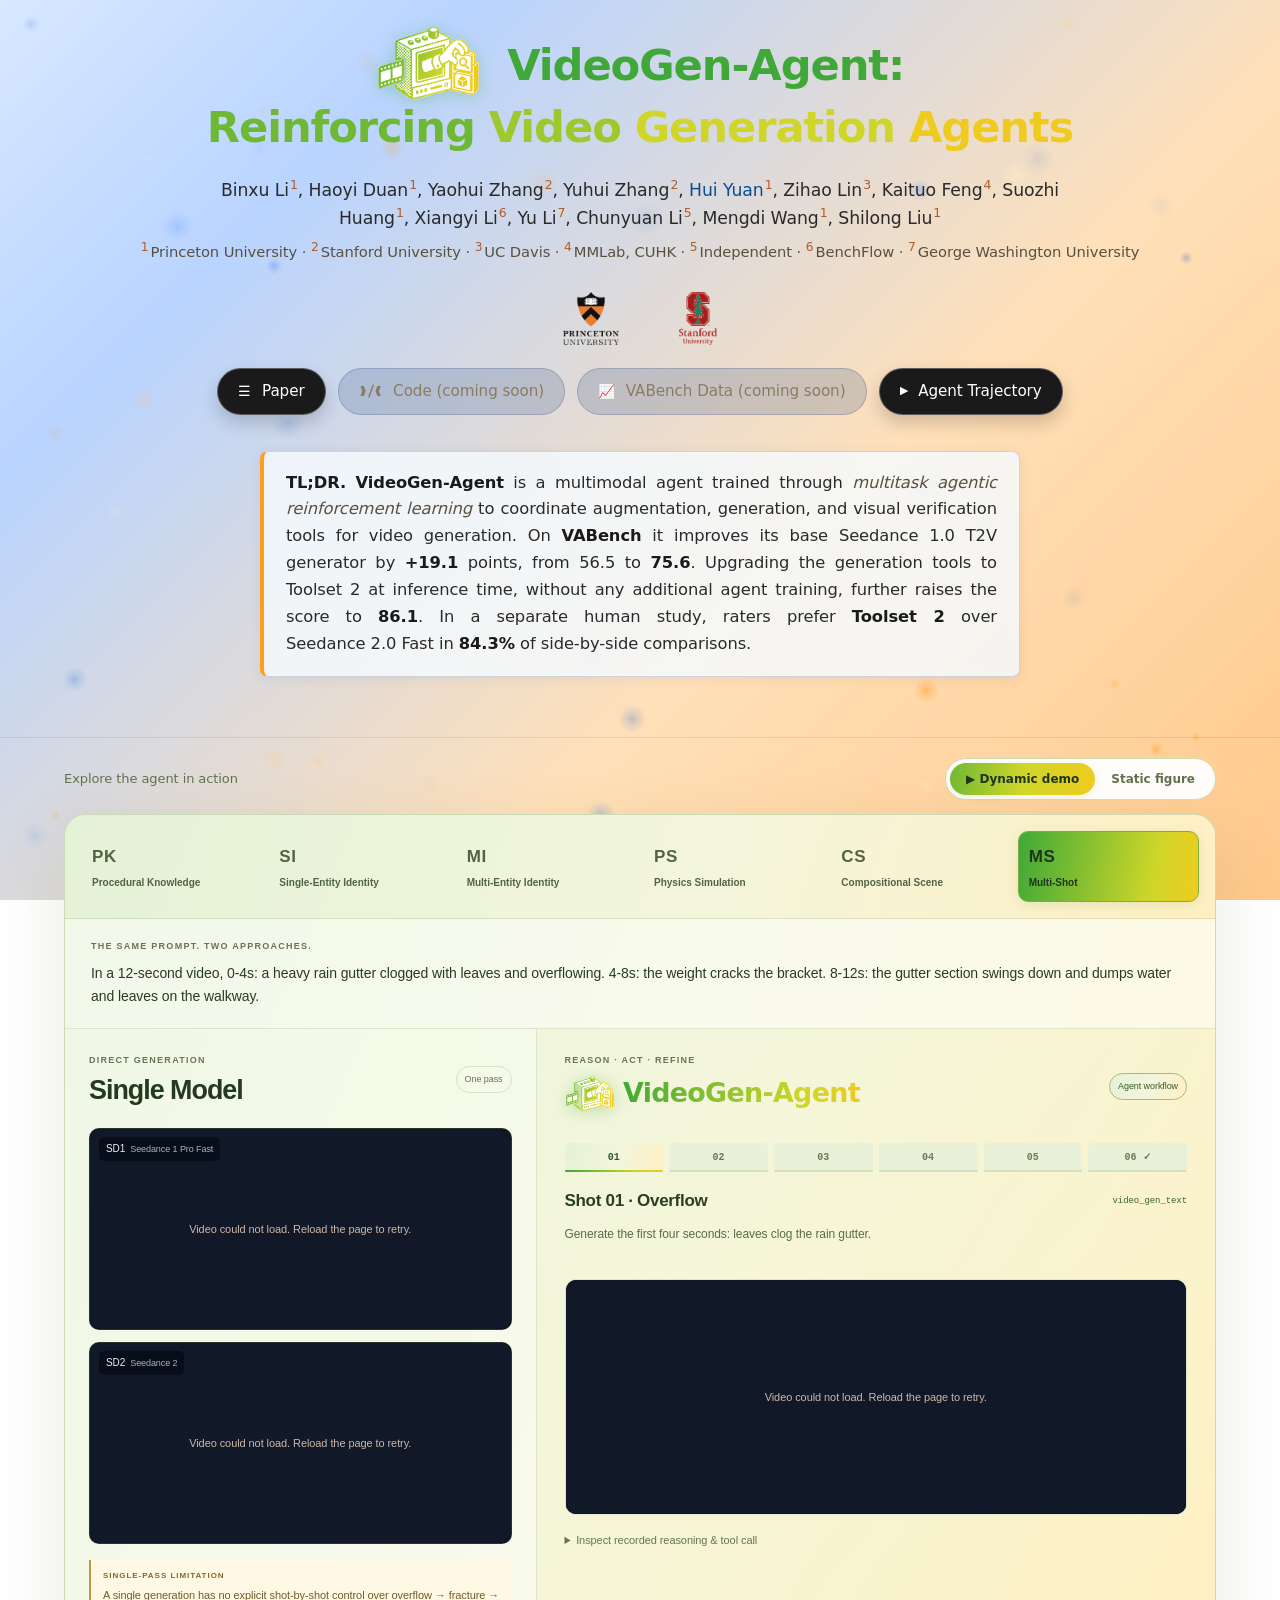
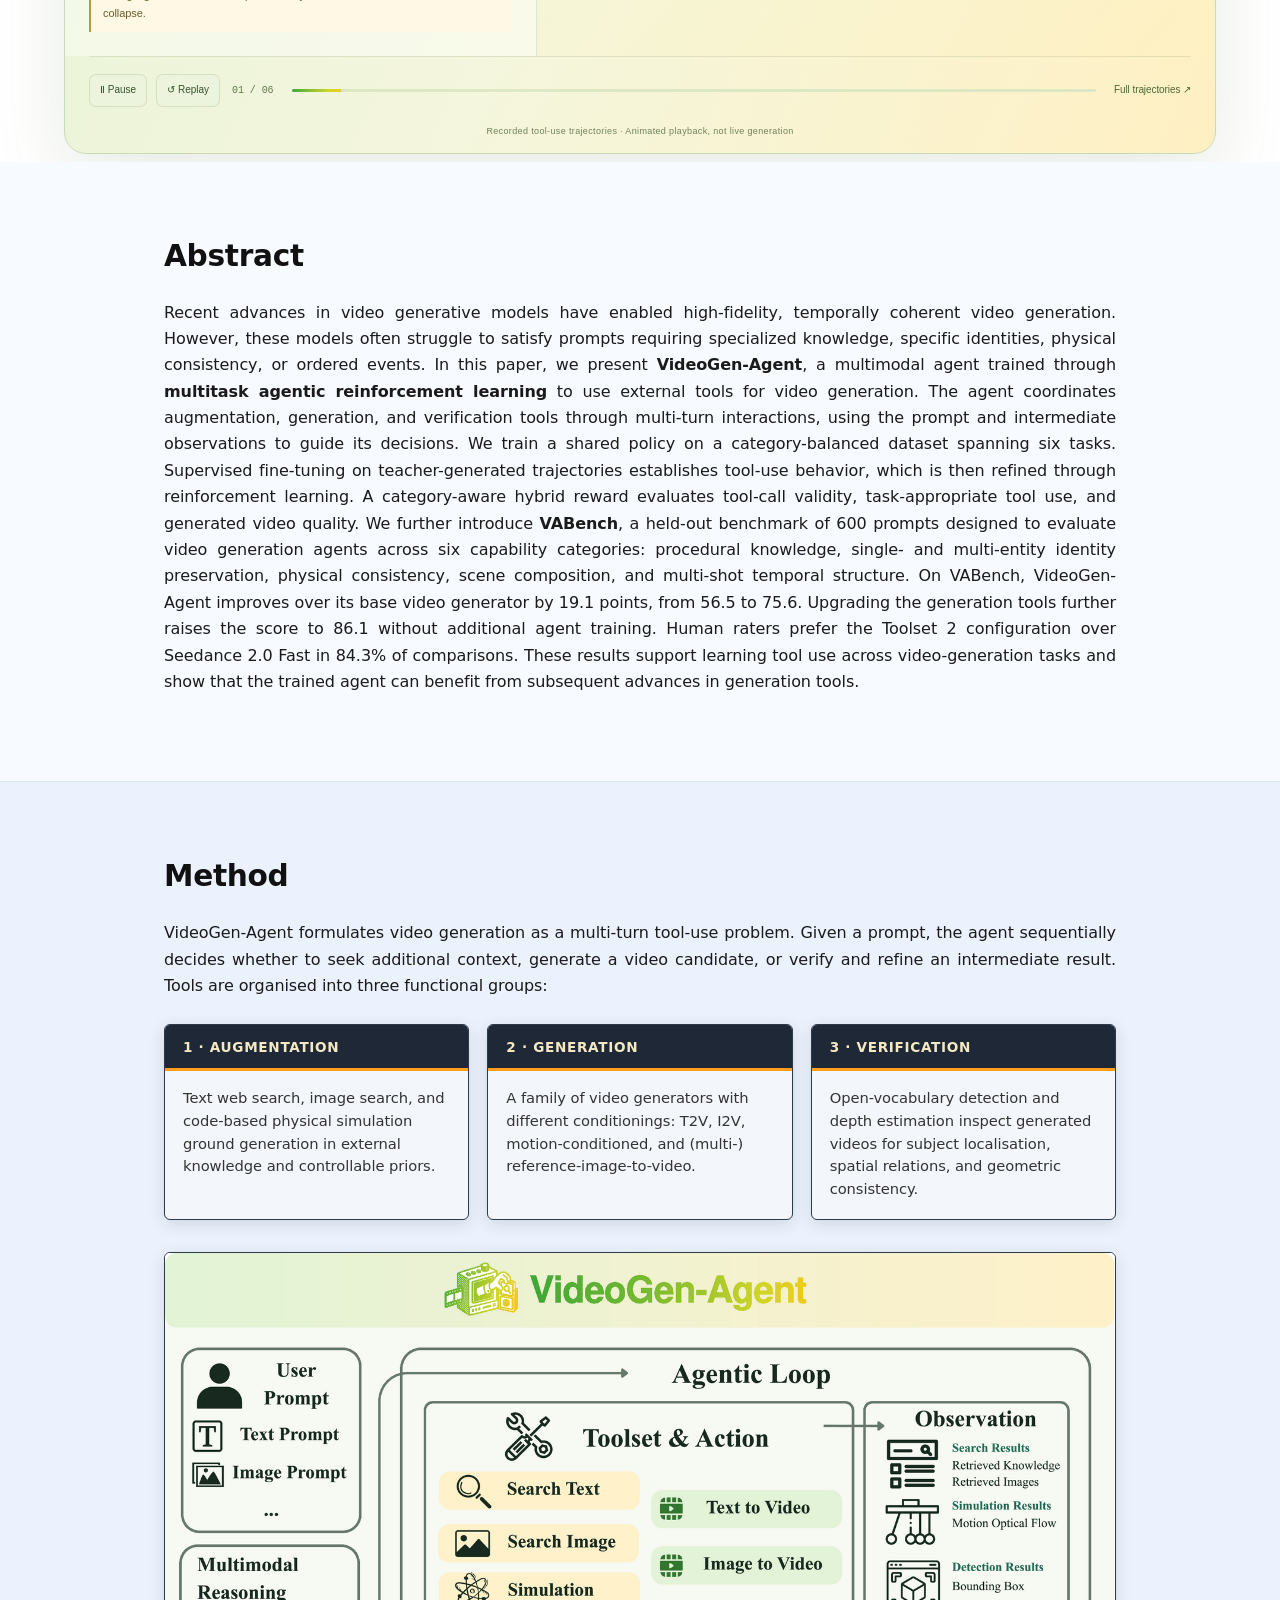
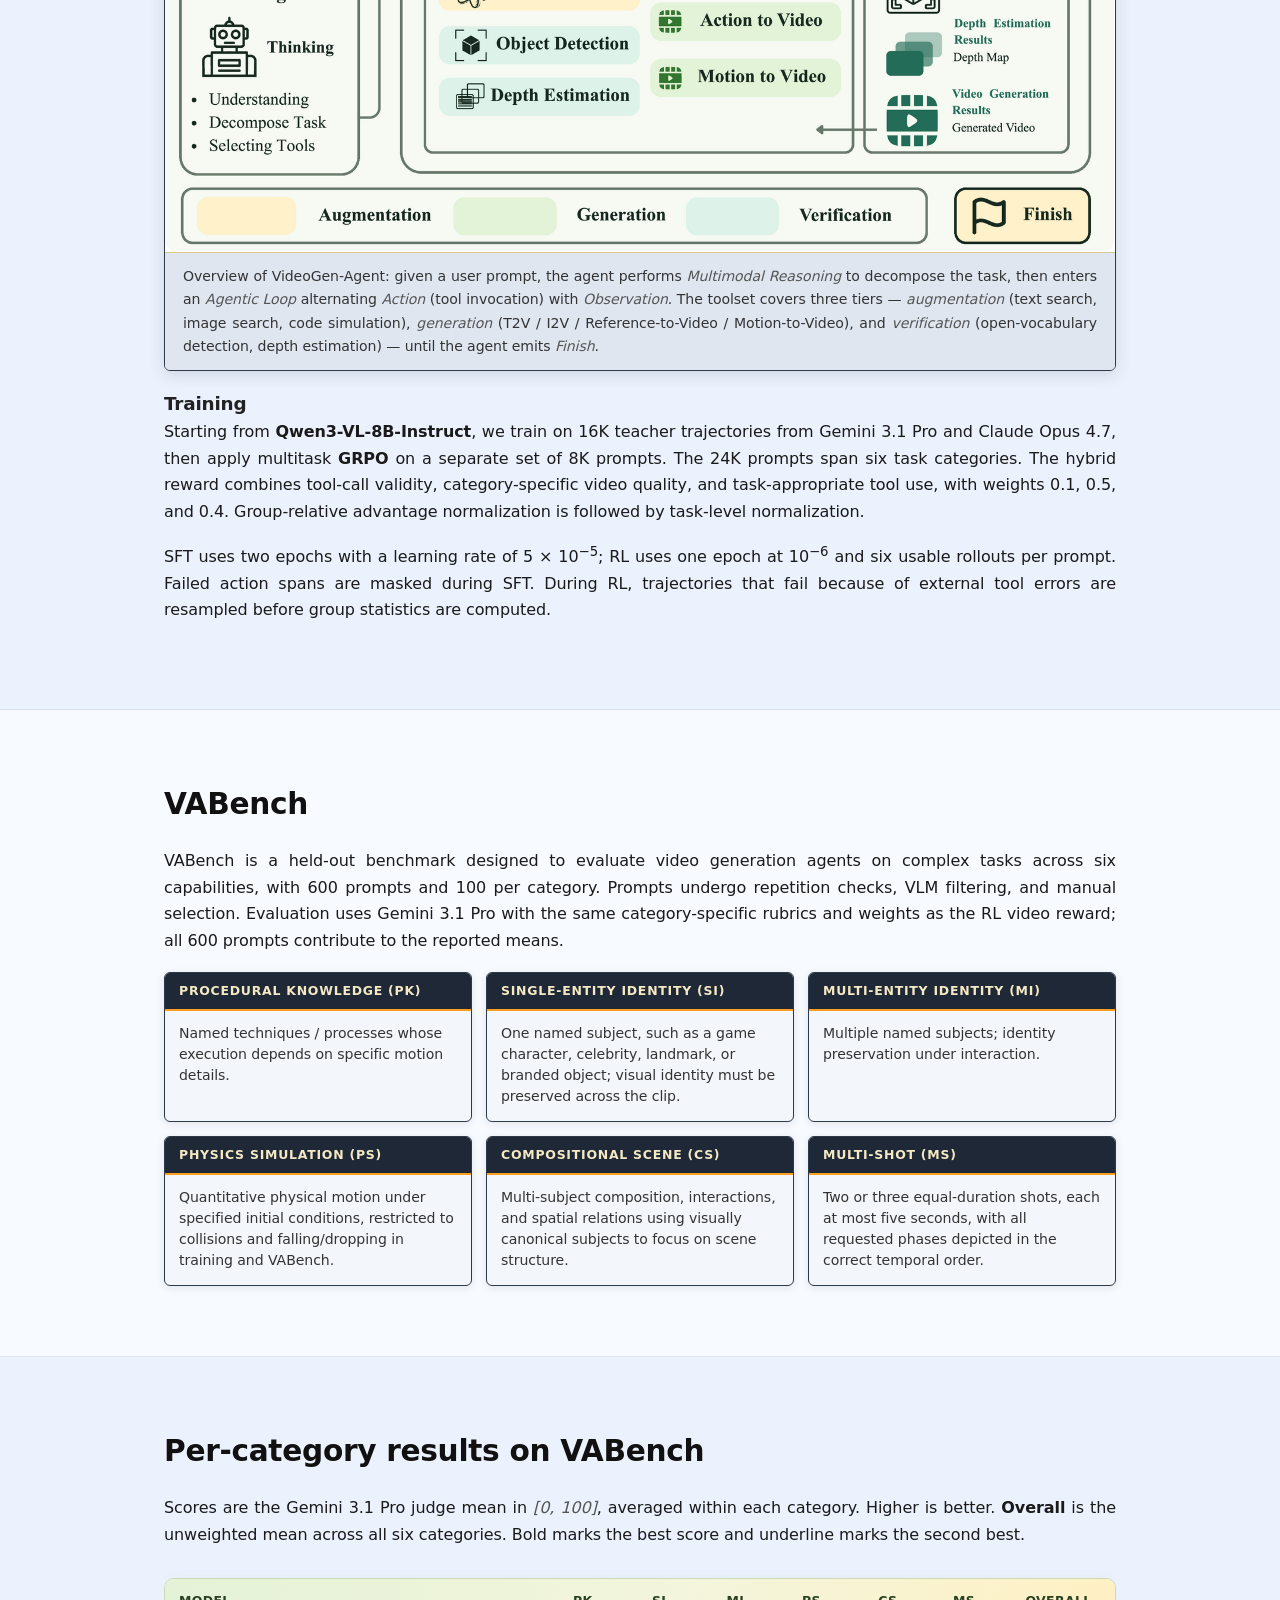
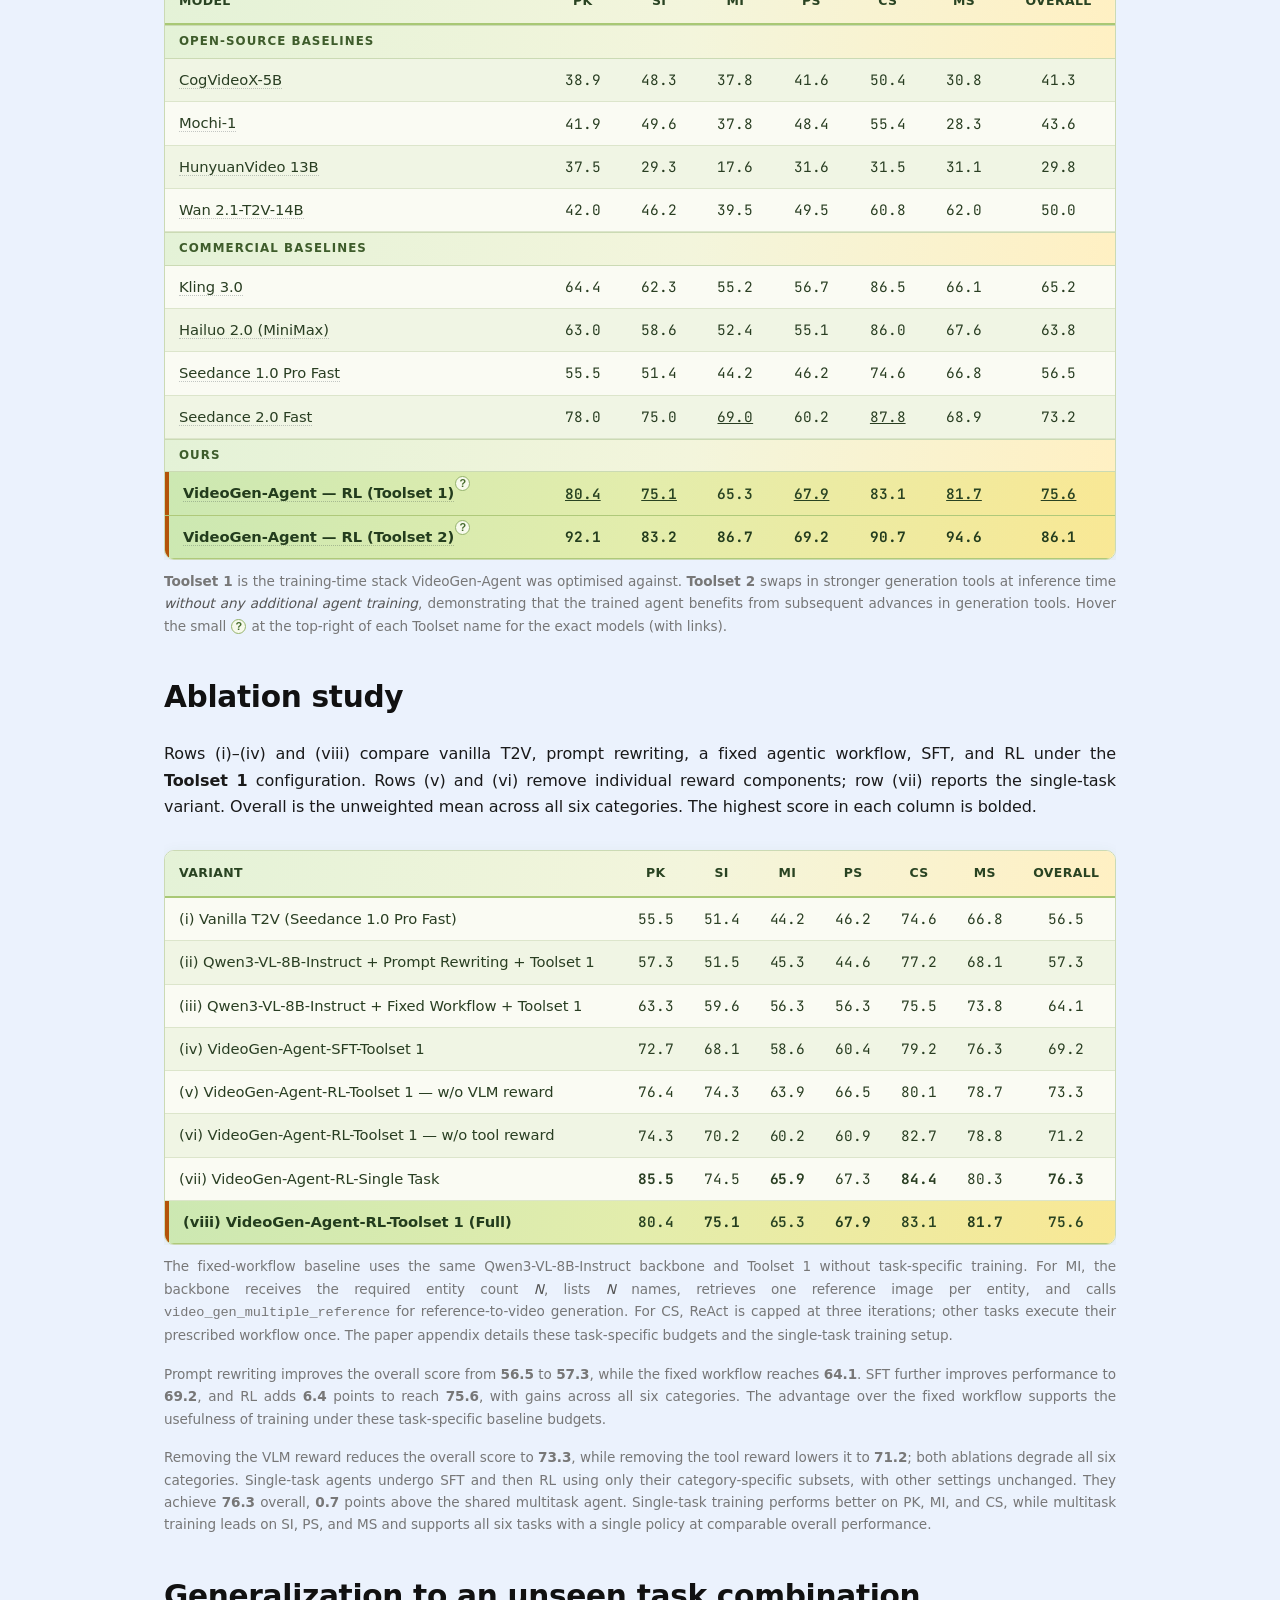
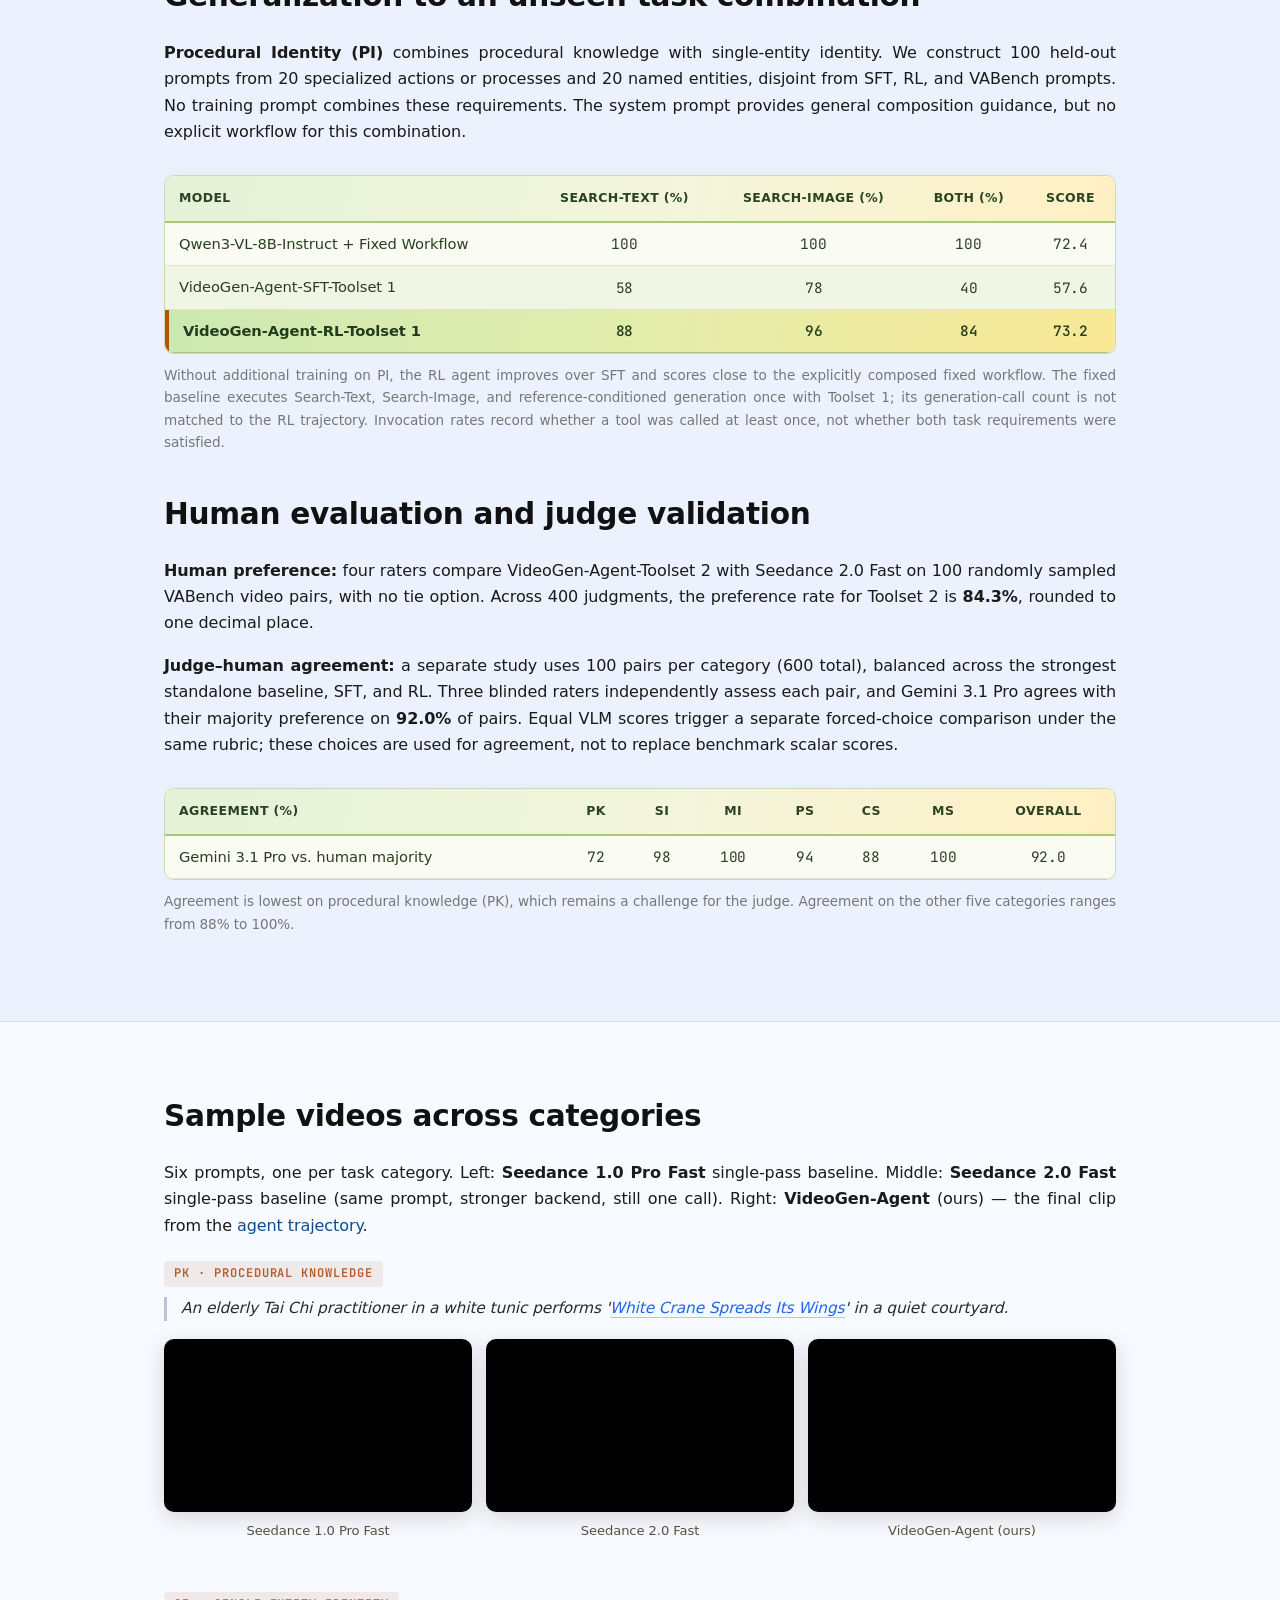
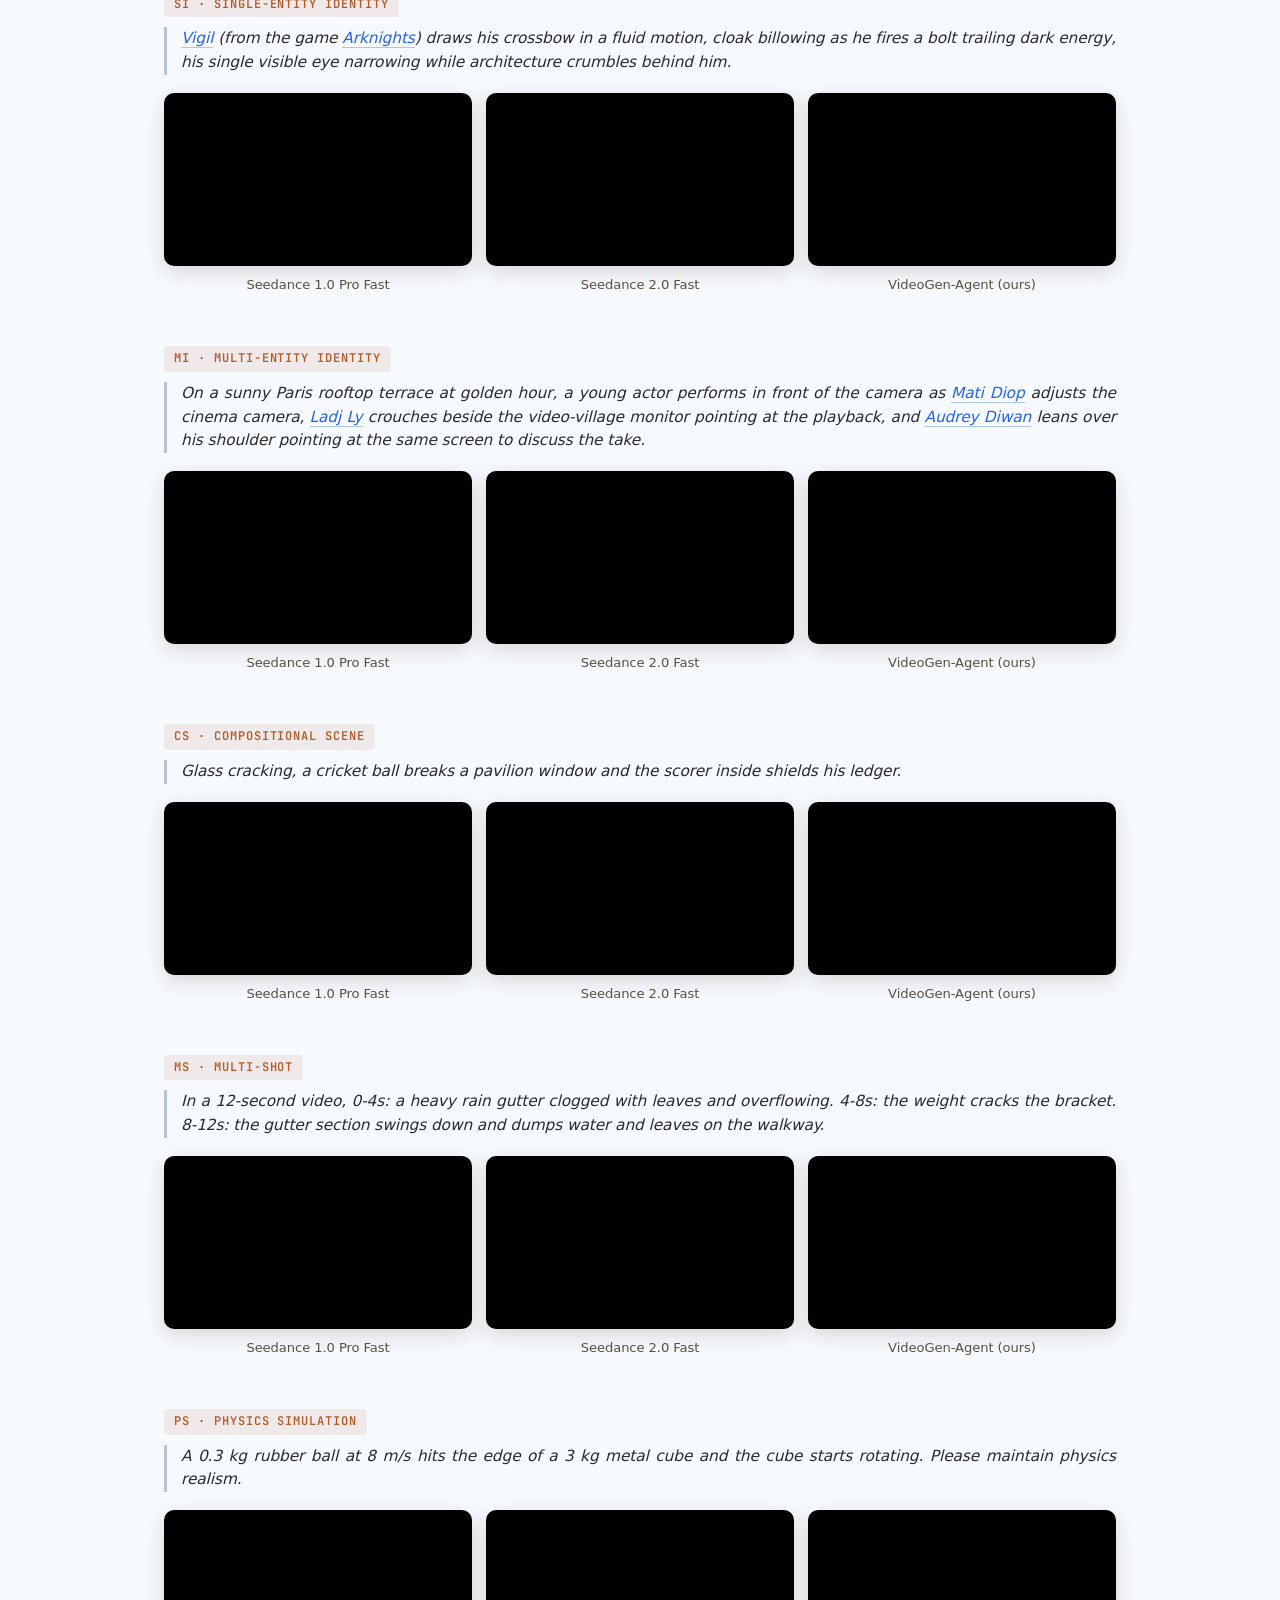
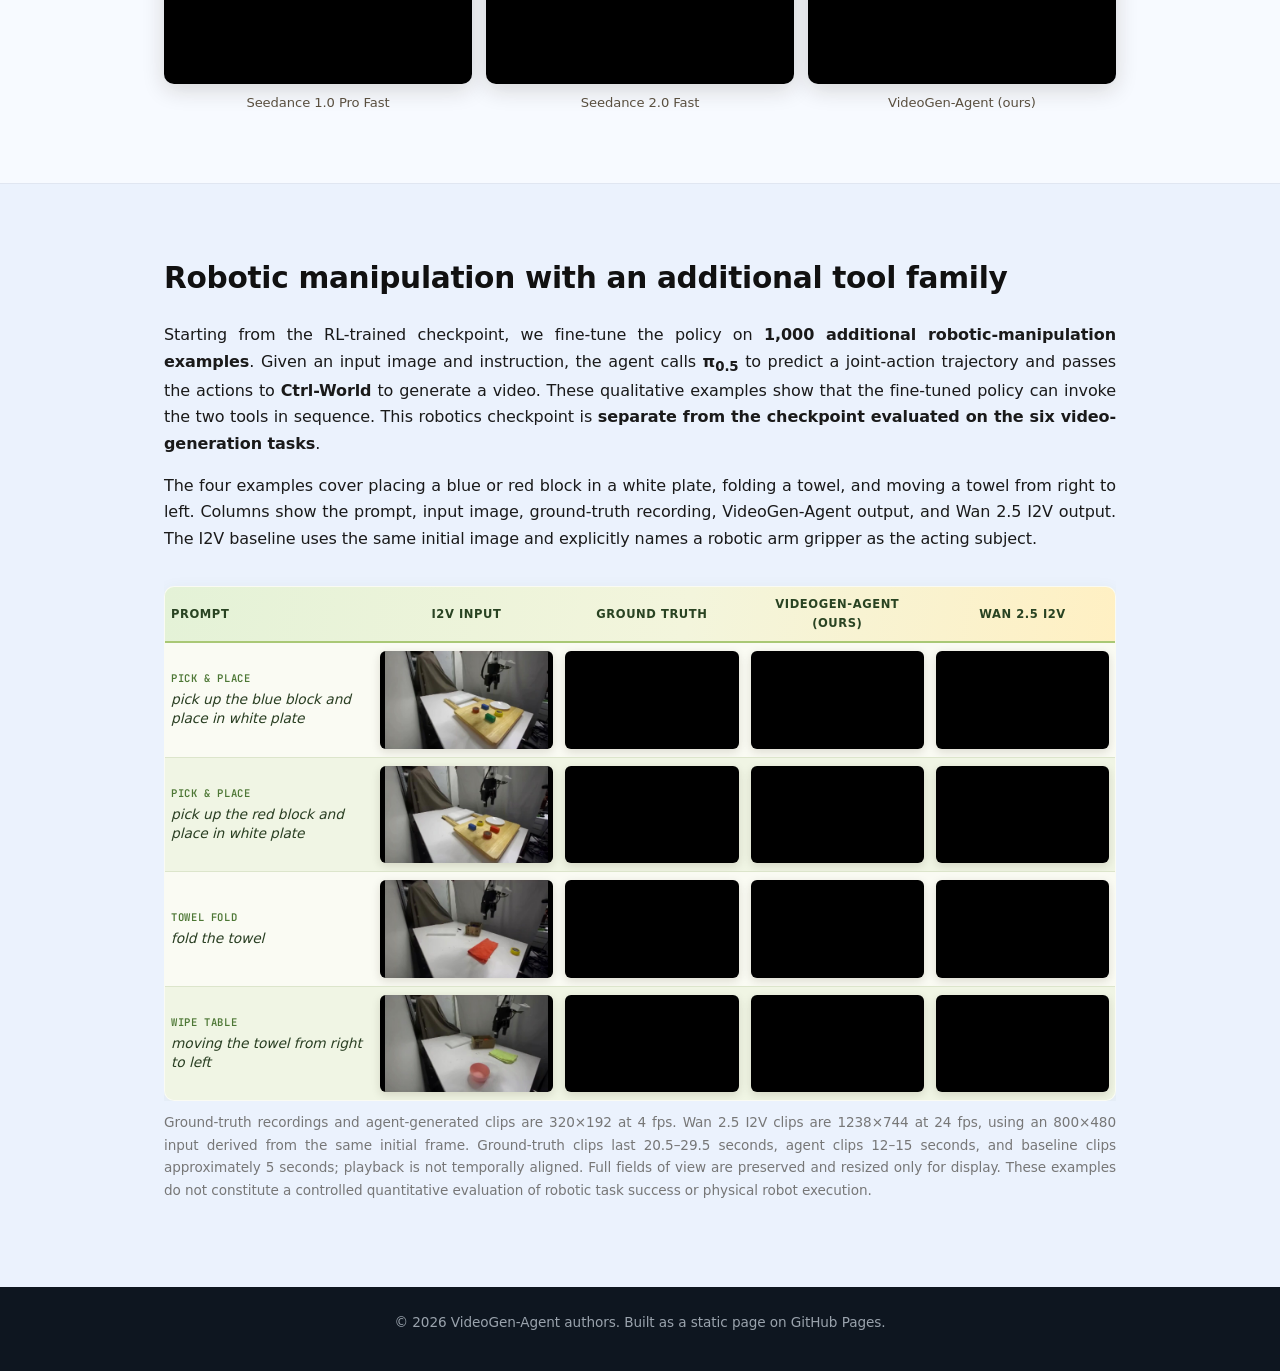
==== index.html @ 7acc80dd "Correct Toolset 2 human preference description" ====
<!DOCTYPE html>
<html lang="en">
<head>
<meta charset="UTF-8" />
<meta name="viewport" content="width=device-width, initial-scale=1" />
<title>VideoGen-Agent: Reinforcing Video Generation Agents</title>
<meta name="description" content="VideoGen-Agent: an agentic reinforcement-learning framework for video generation that performs multi-step reasoning and tool use to ground every aspect of synthesis." />
<link rel="preconnect" href="https://api.fontshare.com" />
<link rel="preconnect" href="https://fonts.googleapis.com" />
<link rel="preconnect" href="https://fonts.gstatic.com" crossorigin />
<link href="https://api.fontshare.com/v2/css?f[]=satoshi@300,400,500,700,900&display=swap" rel="stylesheet" />
<link href="https://fonts.googleapis.com/css2?family=JetBrains+Mono:wght@400;500&display=swap" rel="stylesheet" />
<link rel="stylesheet" href="css/style.css?v=green-yellow-tables-v1" />
<link rel="icon" type="image/svg+xml" href="images/logo.svg" />
<link rel="icon" type="image/png" sizes="32x32"  href="images/favicon-32.png" />
<link rel="icon" type="image/png" sizes="16x16"  href="images/favicon-16.png" />
<link rel="apple-touch-icon" sizes="180x180"     href="apple-touch-icon.png" />
<link rel="shortcut icon" href="favicon.ico" />
<link rel="stylesheet" href="css/trajectory-demo.css?v=green-yellow-v2">
<script src="js/demo-data.js" defer></script>
<script src="js/trajectory-demo.js?v=green-yellow-v2" defer></script>
</head>
<body>
<canvas id="bg-particles" aria-hidden="true"></canvas>

<header class="hero">
  <div class="container">
    <h1 class="title">
      <img class="brand-mark" src="images/logo.svg" alt="VideoGen-Agent logo" />
      <span class="title-w1">VideoGen-Agent:</span><br />
      <span class="title-w2">Reinforcing</span>
      <span class="title-w3">Video</span>
      <span class="title-w4">Generation</span>
      <span class="title-w5">Agents</span>
    </h1>
    <p class="authors">
      Binxu Li<sup>1</sup>, Haoyi Duan<sup>1</sup>, Yaohui Zhang<sup>2</sup>,
      Yuhui Zhang<sup>2</sup>, <a href="https://hhhhuiyuan.github.io/" target="_blank" rel="noopener">Hui Yuan</a><sup>1</sup>,
      Zihao Lin<sup>3</sup>, Kaituo Feng<sup>4</sup>, Suozhi Huang<sup>1</sup>,
      Xiangyi Li<sup>6</sup>, Yu Li<sup>7</sup>, Chunyuan Li<sup>5</sup>,
      Mengdi Wang<sup>1</sup>, Shilong Liu<sup>1</sup>
    </p>
    <p class="affiliations">
      <sup>1</sup>Princeton University&nbsp;&middot;
      <sup>2</sup>Stanford University&nbsp;&middot;
      <sup>3</sup>UC&nbsp;Davis&nbsp;&middot;
      <sup>4</sup>MMLab, CUHK&nbsp;&middot;
      <sup>5</sup>Independent&nbsp;&middot;
      <sup>6</sup>BenchFlow&nbsp;&middot;
      <sup>7</sup>George Washington University
    </p>
    <div class="affil-logos affil-logos-inline">
      <img src="images/logos/princeton_new.png"  alt="Princeton University" />
      <img src="images/logos/stanford_new.png"   alt="Stanford University" />
    </div>
    <div class="links">
      <a class="btn" href="https://arxiv.org/pdf/2609.24997" target="_blank" rel="noopener">
        <span class="icon">&#9776;</span>&nbsp;Paper
      </a>
      <a class="btn disabled" href="#" title="Code — coming soon" aria-disabled="true">
        <span class="icon">&#10097;&#47;&#10096;</span>&nbsp;Code&nbsp;(coming soon)
      </a>
      <a class="btn disabled" href="#" title="VABench dataset — coming soon" aria-disabled="true">
        <span class="icon">&#128200;</span>&nbsp;VABench Data&nbsp;(coming soon)
      </a>
      <a class="btn" href="workflows.html" target="_blank" rel="noopener">
        <span class="icon">&#9654;</span>&nbsp;Agent Trajectory
      </a>
    </div>
    <p class="tldr">
      <strong>TL;DR.</strong> <strong>VideoGen-Agent</strong> is a multimodal
      agent trained through <em>multitask agentic reinforcement learning</em>
      to coordinate augmentation, generation, and visual verification tools for
      video generation. On <strong>VABench</strong> it improves its base
      Seedance&nbsp;1.0 T2V generator by <strong>+19.1</strong> points, from
      56.5 to <strong>75.6</strong>. Upgrading the generation tools to Toolset&nbsp;2
      at inference time, without any additional agent training, further raises the
      score to <strong>86.1</strong>. In a separate human study, raters prefer
      <strong>Toolset&nbsp;2</strong> over Seedance&nbsp;2.0&nbsp;Fast in
      <strong>84.3%</strong> of side-by-side comparisons.
    </p>
  </div>
</header>

<main>

<!-- Teaser: switchable between the animated MS-#5125 agent-loop composite
     (dynamic, default) and the paper's pre-abstract static figure. -->
<div class="teaser-wrap">
  <div class="container">
    <div class="demo-mode-bar"><span>Explore the agent in action</span><div role="group" aria-label="Demo view"><button type="button" data-demo-mode="dynamic" aria-pressed="true">▶ Dynamic demo</button><button type="button" data-demo-mode="static" aria-pressed="false">Static figure</button></div></div>

    <div class="teaser-media" data-mode="dynamic">
      <section id="trajectory-demo" class="trajectory-demo" aria-label="Interactive comparison of Single Model and VideoGen-Agent">
        <nav class="demo-tabs" aria-label="Choose a task"></nav>
        <div class="demo-prompt"><span class="demo-eyebrow">THE SAME PROMPT. TWO APPROACHES.</span><p id="demo-prompt-text"></p></div>
        <div class="demo-comparison">
          <section class="demo-baseline"><header class="demo-column-head"><div><span class="demo-eyebrow">DIRECT GENERATION</span><h2>Single Model</h2></div><span class="demo-pill">One pass</span></header><div id="demo-baseline-videos"></div><p class="demo-critique" id="demo-critique"></p></section>
          <section class="demo-agent"><header class="demo-column-head"><div><span class="demo-eyebrow">REASON · ACT · REFINE</span><h2 class="agent-brand-h"><img class="brand-mark" src="images/logo.svg" alt="" /><span class="title-w1">VideoGen-Agent</span></h2></div><span class="demo-pill demo-live">Agent workflow</span></header><div class="demo-step-nav" aria-label="Trajectory steps"></div><div id="demo-step-stage"></div></section>
        </div>
        <footer class="demo-controls"><div class="demo-transport"><button type="button" id="demo-play">Pause</button><button type="button" id="demo-replay">↺ Replay</button><span id="demo-position"></span></div><div class="demo-track" role="progressbar" aria-label="Trajectory progress" aria-valuemin="0" aria-valuemax="100"><span></span></div><a href="workflows.html" target="_blank" rel="noopener">Full trajectories ↗</a></footer>
        <p class="demo-caption">Recorded tool-use trajectories · Animated playback, not live generation</p>
      </section>
      <noscript><p>Enable JavaScript for the interactive demo, or <a href="workflows.html">view all six recorded workflows</a>.</p></noscript>

      <!-- Static view: latest four-column paper figure, including its own header. -->
      <div class="teaser-static">
        <img src="images/demo-green-yellow-v2.png"
             alt="Six task examples comparing User Prompt, Single Model, Agentic Tool Use, and VideoGen-Agent"
             class="teaser-img" />
      </div>
    </div>
  </div>
</div>



<!-- ────────────────────────────────── ABSTRACT ────────────────────────────────── -->
<section id="abstract" class="block">
  <div class="container">
    <h2>Abstract</h2>
    <p>Recent advances in video generative models have enabled high-fidelity, temporally coherent video generation. However, these models often struggle to satisfy prompts requiring specialized knowledge, specific identities, physical consistency, or ordered events. In this paper, we present <strong>VideoGen-Agent</strong>, a multimodal agent trained through <strong>multitask agentic reinforcement learning</strong> to use external tools for video generation. The agent coordinates augmentation, generation, and verification tools through multi-turn interactions, using the prompt and intermediate observations to guide its decisions. We train a shared policy on a category-balanced dataset spanning six tasks. Supervised fine-tuning on teacher-generated trajectories establishes tool-use behavior, which is then refined through reinforcement learning. A category-aware hybrid reward evaluates tool-call validity, task-appropriate tool use, and generated video quality. We further introduce <strong>VABench</strong>, a held-out benchmark of 600 prompts designed to evaluate video generation agents across six capability categories: procedural knowledge, single- and multi-entity identity preservation, physical consistency, scene composition, and multi-shot temporal structure. On VABench, VideoGen-Agent improves over its base video generator by 19.1 points, from 56.5 to 75.6. Upgrading the generation tools further raises the score to 86.1 without additional agent training. Human raters prefer the Toolset&nbsp;2 configuration over Seedance&nbsp;2.0&nbsp;Fast in 84.3% of comparisons. These results support learning tool use across video-generation tasks and show that the trained agent can benefit from subsequent advances in generation tools.</p>
  </div>
</section>

<!-- ────────────────────────────────── METHOD ────────────────────────────────── -->
<section id="method" class="block alt">
  <div class="container">
    <h2>Method</h2>
    <p>
      VideoGen-Agent formulates video generation as a multi-turn tool-use problem. Given a
      prompt, the agent sequentially decides whether to seek additional context, generate
      a video candidate, or verify and refine an intermediate result. Tools are organised
      into three functional groups:
    </p>
    <div class="tool-groups">
      <div class="tg-card">
        <h3>1 &middot; Augmentation</h3>
        <p>
          Text web search, image search, and code-based physical simulation ground
          generation in external knowledge and controllable priors.
        </p>
      </div>
      <div class="tg-card">
        <h3>2 &middot; Generation</h3>
        <p>
          A family of video generators with different conditionings: T2V, I2V,
          motion-conditioned, and (multi-) reference-image-to-video.
        </p>
      </div>
      <div class="tg-card">
        <h3>3 &middot; Verification</h3>
        <p>
          Open-vocabulary detection and depth estimation inspect generated
          videos for subject localisation, spatial relations, and geometric
          consistency.
        </p>
      </div>
    </div>
    <figure class="method-figure">
      <img src="images/main_fig.png" alt="VideoGen-Agent framework overview" />
      <figcaption>Overview of VideoGen-Agent: given a user prompt, the agent performs <em>Multimodal Reasoning</em> to decompose the task, then enters an <em>Agentic Loop</em> alternating <em>Action</em> (tool invocation) with <em>Observation</em>. The toolset covers three tiers — <em>augmentation</em> (text search, image search, code simulation), <em>generation</em> (T2V / I2V / Reference-to-Video / Motion-to-Video), and <em>verification</em> (open-vocabulary detection, depth estimation) — until the agent emits <em>Finish</em>.</figcaption>
    </figure>
    <h3>Training</h3>
    <p>Starting from <strong>Qwen3-VL-8B-Instruct</strong>, we train on 16K teacher trajectories from Gemini&nbsp;3.1&nbsp;Pro and Claude&nbsp;Opus&nbsp;4.7, then apply multitask <strong>GRPO</strong> on a separate set of 8K prompts. The 24K prompts span six task categories. The hybrid reward combines tool-call validity, category-specific video quality, and task-appropriate tool use, with weights 0.1, 0.5, and 0.4. Group-relative advantage normalization is followed by task-level normalization.</p>
    <p>SFT uses two epochs with a learning rate of 5&nbsp;&times;&nbsp;10<sup>&minus;5</sup>; RL uses one epoch at 10<sup>&minus;6</sup> and six usable rollouts per prompt. Failed action spans are masked during SFT. During RL, trajectories that fail because of external tool errors are resampled before group statistics are computed.</p>
  </div>
</section>

<!-- ────────────────────────────────── VABENCH ────────────────────────────────── -->
<section id="benchmark" class="block">
  <div class="container">
    <h2>VABench</h2>
    <p>VABench is a held-out benchmark designed to evaluate video generation agents on complex tasks across six capabilities, with 600 prompts and 100 per category. Prompts undergo repetition checks, VLM filtering, and manual selection. Evaluation uses Gemini&nbsp;3.1&nbsp;Pro with the same category-specific rubrics and weights as the RL video reward; all 600 prompts contribute to the reported means.</p>
    <div class="cat-grid">
      <div class="cat-card"><h3>Procedural Knowledge (PK)</h3><p>Named techniques / processes whose execution depends on specific motion details.</p></div>
      <div class="cat-card"><h3>Single-Entity Identity (SI)</h3><p>One named subject, such as a game character, celebrity, landmark, or branded object; visual identity must be preserved across the clip.</p></div>
      <div class="cat-card"><h3>Multi-Entity Identity (MI)</h3><p>Multiple named subjects; identity preservation under interaction.</p></div>
      <div class="cat-card"><h3>Physics Simulation (PS)</h3><p>Quantitative physical motion under specified initial conditions, restricted to collisions and falling/dropping in training and VABench.</p></div>
      <div class="cat-card"><h3>Compositional Scene (CS)</h3><p>Multi-subject composition, interactions, and spatial relations using visually canonical subjects to focus on scene structure.</p></div>
      <div class="cat-card"><h3>Multi-Shot (MS)</h3><p>Two or three equal-duration shots, each at most five seconds, with all requested phases depicted in the correct temporal order.</p></div>
    </div>
  </div>
</section>

<!-- ────────────────────────────────── RESULTS ────────────────────────────────── -->
<section id="results" class="block alt">
  <div class="container">
    <h2>Per-category results on VABench</h2>
    <p>Scores are the Gemini&nbsp;3.1&nbsp;Pro judge mean in <em>[0, 100]</em>, averaged within each category. Higher is better. <strong>Overall</strong> is the unweighted mean across all six categories. Bold marks the best score and underline marks the second best.</p>
    <div class="table-wrap">
      <table class="results">
        <thead>
          <tr>
            <th>Model</th>
            <th>PK</th>
            <th>SI</th>
            <th>MI</th>
            <th>PS</th>
            <th>CS</th>
            <th>MS</th>
            <th>Overall</th>
          </tr>
        </thead>
        <tbody>
          <tr class="group-head"><td colspan="8">Open-source baselines</td></tr>
          <tr>
            <td><a href="https://huggingface.co/THUDM/CogVideoX-5b" target="_blank" rel="noopener">CogVideoX-5B</a></td><td>38.9</td><td>48.3</td><td>37.8</td><td>41.6</td><td>50.4</td><td>30.8</td><td>41.3</td>
          </tr>
          <tr>
            <td><a href="https://huggingface.co/genmo/mochi-1-preview" target="_blank" rel="noopener">Mochi-1</a></td><td>41.9</td><td>49.6</td><td>37.8</td><td>48.4</td><td>55.4</td><td>28.3</td><td>43.6</td>
          </tr>
          <tr>
            <td><a href="https://huggingface.co/tencent/HunyuanVideo" target="_blank" rel="noopener">HunyuanVideo&nbsp;13B</a></td><td>37.5</td><td>29.3</td><td>17.6</td><td>31.6</td><td>31.5</td><td>31.1</td><td>29.8</td>
          </tr>
          <tr>
            <td><a href="https://huggingface.co/Wan-AI/Wan2.1-T2V-14B" target="_blank" rel="noopener">Wan 2.1-T2V-14B</a></td><td>42.0</td><td>46.2</td><td>39.5</td><td>49.5</td><td>60.8</td><td>62.0</td><td>50.0</td>
          </tr>
          <tr class="group-head"><td colspan="8">Commercial baselines</td></tr>
          <tr>
            <td><a href="https://kling.kuaishou.com/en" target="_blank" rel="noopener">Kling 3.0</a></td><td>64.4</td><td>62.3</td><td>55.2</td><td>56.7</td><td>86.5</td><td>66.1</td><td>65.2</td>
          </tr>
          <tr>
            <td><a href="https://hailuoai.video/" target="_blank" rel="noopener">Hailuo 2.0 (MiniMax)</a></td><td>63.0</td><td>58.6</td><td>52.4</td><td>55.1</td><td>86.0</td><td>67.6</td><td>63.8</td>
          </tr>
          <tr>
            <td><a href="https://www.volcengine.com/product/doubao" target="_blank" rel="noopener">Seedance&nbsp;1.0 Pro Fast</a></td><td>55.5</td><td>51.4</td><td>44.2</td><td>46.2</td><td>74.6</td><td>66.8</td><td>56.5</td>
          </tr>
          <tr>
            <td><a href="https://www.volcengine.com/product/doubao" target="_blank" rel="noopener">Seedance&nbsp;2.0 Fast</a></td><td>78.0</td><td>75.0</td><td><u>69.0</u></td><td>60.2</td><td><u>87.8</u></td><td>68.9</td><td>73.2</td>
          </tr>
          <tr class="group-head"><td colspan="8">Ours</td></tr>
          <tr class="ours">
            <td>
              <span class="toolset-cell">
                <a href="https://github.com/AndyCA111/VideoGen_Agent" target="_blank" rel="noopener"><strong>VideoGen-Agent — RL&nbsp;(Toolset&nbsp;1)</strong></a><span class="qhelp"><span class="qhelp-badge" tabindex="0" role="button" aria-label="Toolset 1 models">?</span><span class="qhelp-body" role="tooltip"><span class="qhelp-title">Toolset 1 &mdash; models used</span><ul><li><span class="qk">T2V&nbsp;/&nbsp;I2V</span><a href="https://www.volcengine.com/product/doubao/seedance" target="_blank" rel="noopener">Seedance&nbsp;1.0&nbsp;Pro&nbsp;Fast</a></li><li><span class="qk">Motion-to-Video</span><a href="https://huggingface.co/Wan-AI/Wan2.1-VACE-1.3B" target="_blank" rel="noopener">Wan2.1-VACE-1.3B</a></li><li><span class="qk">Ref-to-Video</span><a href="https://huggingface.co/Wan-AI/Wan2.1-VACE-1.3B" target="_blank" rel="noopener">Wan2.1-VACE-1.3B</a></li><li><span class="qk">Text search</span><span>Bing Search</span></li><li><span class="qk">Image search</span><span>Bing Image Search</span></li><li><span class="qk">Physics sim</span><span>Custom physics simulator</span></li><li><span class="qk">Detection</span><a href="https://github.com/IDEA-Research/GroundingDINO" target="_blank" rel="noopener">Grounding&nbsp;DINO&nbsp;1.5</a></li><li><span class="qk">Depth</span><a href="https://github.com/DepthAnything/Depth-Anything-V2" target="_blank" rel="noopener">Depth&nbsp;Anything&nbsp;V2 (ViT-L)</a></li></ul></span></span>
              </span>
            </td>
            <td><u>80.4</u></td><td><u>75.1</u></td><td>65.3</td><td><u>67.9</u></td><td>83.1</td><td><u>81.7</u></td><td><u>75.6</u></td>
          </tr>
          <tr class="ours">
            <td>
              <span class="toolset-cell">
                <a href="https://github.com/AndyCA111/VideoGen_Agent" target="_blank" rel="noopener"><strong>VideoGen-Agent — RL&nbsp;(Toolset&nbsp;2)</strong></a><span class="qhelp"><span class="qhelp-badge" tabindex="0" role="button" aria-label="Toolset 2 models">?</span><span class="qhelp-body" role="tooltip"><span class="qhelp-title">Toolset 2 &mdash; models used</span><ul><li><span class="qk">T2V&nbsp;/&nbsp;I2V</span><a href="https://www.volcengine.com/product/doubao/seedance" target="_blank" rel="noopener">Seedance&nbsp;2.0&nbsp;Fast</a></li><li><span class="qk">Ref-to-Video</span><a href="https://www.volcengine.com/product/doubao/seedance" target="_blank" rel="noopener">Seedance&nbsp;2.0&nbsp;Fast (R2V)</a></li><li><span class="qk">Motion-to-Video</span><a href="https://huggingface.co/Wan-AI/Wan2.1-VACE-14B" target="_blank" rel="noopener">Wan2.1-VACE-14B</a></li><li><span class="qk">Text search</span><span>Bing Search</span></li><li><span class="qk">Image search</span><span>Bing Image Search</span></li><li><span class="qk">Physics sim</span><span>Custom physics simulator</span></li><li><span class="qk">Detection</span><a href="https://github.com/IDEA-Research/GroundingDINO" target="_blank" rel="noopener">Grounding&nbsp;DINO&nbsp;1.5</a></li><li><span class="qk">Depth</span><a href="https://github.com/DepthAnything/Depth-Anything-V2" target="_blank" rel="noopener">Depth&nbsp;Anything&nbsp;V2 (ViT-L)</a></li></ul></span></span>
              </span>
            </td>
            <td><strong>92.1</strong></td><td><strong>83.2</strong></td><td><strong>86.7</strong></td><td><strong>69.2</strong></td><td><strong>90.7</strong></td><td><strong>94.6</strong></td><td><strong>86.1</strong></td>
          </tr>
        </tbody>
      </table>
    </div>
    <p class="note"><strong>Toolset&nbsp;1</strong> is the training-time stack VideoGen-Agent was optimised against. <strong>Toolset&nbsp;2</strong> swaps in stronger generation tools at inference time <em>without any additional agent training</em>, demonstrating that the trained agent benefits from subsequent advances in generation tools. Hover the small <span class="qhelp-badge-inline">?</span> at the top-right of each Toolset name for the exact models (with links).</p>

    <h2 style="margin-top:36px;">Ablation study</h2>
    <p>Rows (i)&ndash;(iv) and (viii) compare vanilla T2V, prompt rewriting, a fixed agentic workflow, SFT, and RL under the <strong>Toolset&nbsp;1</strong> configuration. Rows (v) and (vi) remove individual reward components; row (vii) reports the single-task variant. Overall is the unweighted mean across all six categories. The highest score in each column is bolded.</p>
    <div class="table-wrap">
      <table class="results">
        <thead>
          <tr>
            <th>Variant</th>
            <th>PK</th>
            <th>SI</th>
            <th>MI</th>
            <th>PS</th>
            <th>CS</th>
            <th>MS</th>
            <th>Overall</th>
          </tr>
        </thead>
        <tbody>
          <tr>
            <td>(i) Vanilla T2V (Seedance&nbsp;1.0 Pro Fast)</td><td>55.5</td><td>51.4</td><td>44.2</td><td>46.2</td><td>74.6</td><td>66.8</td><td>56.5</td>
          </tr>
          <tr>
            <td>(ii) Qwen3-VL-8B-Instruct + Prompt Rewriting + Toolset&nbsp;1</td><td>57.3</td><td>51.5</td><td>45.3</td><td>44.6</td><td>77.2</td><td>68.1</td><td>57.3</td>
          </tr>
          <tr>
            <td>(iii) Qwen3-VL-8B-Instruct + Fixed Workflow + Toolset&nbsp;1</td><td>63.3</td><td>59.6</td><td>56.3</td><td>56.3</td><td>75.5</td><td>73.8</td><td>64.1</td>
          </tr>
          <tr>
            <td>(iv) VideoGen-Agent-SFT-Toolset&nbsp;1</td><td>72.7</td><td>68.1</td><td>58.6</td><td>60.4</td><td>79.2</td><td>76.3</td><td>69.2</td>
          </tr>
          <tr>
            <td>(v) VideoGen-Agent-RL-Toolset&nbsp;1 &mdash; w/o VLM reward</td><td>76.4</td><td>74.3</td><td>63.9</td><td>66.5</td><td>80.1</td><td>78.7</td><td>73.3</td>
          </tr>
          <tr>
            <td>(vi) VideoGen-Agent-RL-Toolset&nbsp;1 &mdash; w/o tool reward</td><td>74.3</td><td>70.2</td><td>60.2</td><td>60.9</td><td>82.7</td><td>78.8</td><td>71.2</td>
          </tr>
          <tr>
            <td>(vii) VideoGen-Agent-RL-Single Task</td><td><strong>85.5</strong></td><td>74.5</td><td><strong>65.9</strong></td><td>67.3</td><td><strong>84.4</strong></td><td>80.3</td><td><strong>76.3</strong></td>
          </tr>
          <tr class="ours">
            <td>(viii) <strong>VideoGen-Agent-RL-Toolset&nbsp;1 (Full)</strong></td><td>80.4</td><td><strong>75.1</strong></td><td>65.3</td><td><strong>67.9</strong></td><td>83.1</td><td><strong>81.7</strong></td><td>75.6</td>
          </tr>
        </tbody>
      </table>
    </div>
    <p class="note">The fixed-workflow baseline uses the same Qwen3-VL-8B-Instruct backbone and Toolset&nbsp;1 without task-specific training. For MI, the backbone receives the required entity count <em>N</em>, lists <em>N</em> names, retrieves one reference image per entity, and calls <code>video_gen_multiple_reference</code> for reference-to-video generation. For CS, ReAct is capped at three iterations; other tasks execute their prescribed workflow once. The paper appendix details these task-specific budgets and the single-task training setup.</p>
    <p class="note">Prompt rewriting improves the overall score from <strong>56.5</strong> to <strong>57.3</strong>, while the fixed workflow reaches <strong>64.1</strong>. SFT further improves performance to <strong>69.2</strong>, and RL adds <strong>6.4</strong> points to reach <strong>75.6</strong>, with gains across all six categories. The advantage over the fixed workflow supports the usefulness of training under these task-specific baseline budgets.</p>
    <p class="note">Removing the VLM reward reduces the overall score to <strong>73.3</strong>, while removing the tool reward lowers it to <strong>71.2</strong>; both ablations degrade all six categories. Single-task agents undergo SFT and then RL using only their category-specific subsets, with other settings unchanged. They achieve <strong>76.3</strong> overall, <strong>0.7</strong> points above the shared multitask agent. Single-task training performs better on PK, MI, and CS, while multitask training leads on SI, PS, and MS and supports all six tasks with a single policy at comparable overall performance.</p>
    <h2 style="margin-top:36px;">Generalization to an unseen task combination</h2>
    <p><strong>Procedural Identity (PI)</strong> combines procedural knowledge with single-entity identity. We construct 100 held-out prompts from 20 specialized actions or processes and 20 named entities, disjoint from SFT, RL, and VABench prompts. No training prompt combines these requirements. The system prompt provides general composition guidance, but no explicit workflow for this combination.</p>
    <div class="table-wrap">
      <table class="results" aria-label="Procedural Identity results">
        <thead><tr><th>Model</th><th>Search-Text (%)</th><th>Search-Image (%)</th><th>Both (%)</th><th>Score</th></tr></thead>
        <tbody>
          <tr><td>Qwen3-VL-8B-Instruct + Fixed Workflow</td><td>100</td><td>100</td><td>100</td><td>72.4</td></tr>
          <tr><td>VideoGen-Agent-SFT-Toolset&nbsp;1</td><td>58</td><td>78</td><td>40</td><td>57.6</td></tr>
          <tr class="ours"><td>VideoGen-Agent-RL-Toolset&nbsp;1</td><td>88</td><td>96</td><td>84</td><td>73.2</td></tr>
        </tbody>
      </table>
    </div>
    <p class="note">Without additional training on PI, the RL agent improves over SFT and scores close to the explicitly composed fixed workflow. The fixed baseline executes Search-Text, Search-Image, and reference-conditioned generation once with Toolset&nbsp;1; its generation-call count is not matched to the RL trajectory. Invocation rates record whether a tool was called at least once, not whether both task requirements were satisfied.</p>

    <h2 style="margin-top:36px;">Human evaluation and judge validation</h2>
    <p><strong>Human preference:</strong> four raters compare VideoGen-Agent-Toolset&nbsp;2 with Seedance&nbsp;2.0&nbsp;Fast on 100 randomly sampled VABench video pairs, with no tie option. Across 400 judgments, the preference rate for Toolset&nbsp;2 is <strong>84.3%</strong>, rounded to one decimal place.</p>
    <p><strong>Judge&ndash;human agreement:</strong> a separate study uses 100 pairs per category (600 total), balanced across the strongest standalone baseline, SFT, and RL. Three blinded raters independently assess each pair, and Gemini&nbsp;3.1&nbsp;Pro agrees with their majority preference on <strong>92.0%</strong> of pairs. Equal VLM scores trigger a separate forced-choice comparison under the same rubric; these choices are used for agreement, not to replace benchmark scalar scores.</p>
    <div class="table-wrap">
      <table class="results" aria-label="Judge-human agreement">
        <thead><tr><th>Agreement (%)</th><th>PK</th><th>SI</th><th>MI</th><th>PS</th><th>CS</th><th>MS</th><th>Overall</th></tr></thead>
        <tbody><tr><td>Gemini&nbsp;3.1&nbsp;Pro vs. human majority</td><td>72</td><td>98</td><td>100</td><td>94</td><td>88</td><td>100</td><td>92.0</td></tr></tbody>
      </table>
    </div>
    <p class="note">Agreement is lowest on procedural knowledge (PK), which remains a challenge for the judge. Agreement on the other five categories ranges from 88% to 100%.</p>

  </div>
</section>

<!-- ────────────────────────────────── GALLERY ────────────────────────────────── -->
<section id="gallery" class="block">
  <div class="container">
    <h2>Sample videos across categories</h2>
    <p>Six prompts, one per task category. Left: <strong>Seedance 1.0 Pro Fast</strong> single-pass baseline. Middle: <strong>Seedance 2.0 Fast</strong> single-pass baseline (same prompt, stronger backend, still one call). Right: <strong>VideoGen-Agent</strong> (ours) — the final clip from the <a href="workflows.html" target="_blank" rel="noopener">agent trajectory</a>.</p>

    <div class="vid-stack">

      <div class="vid-block">
        <div class="vid-cat">PK &middot; Procedural Knowledge</div>
        <p class="prompt">An elderly Tai Chi practitioner in a white tunic performs '<a href="https://en.wikipedia.org/wiki/24-form_tai_chi_chuan" target="_blank" rel="noopener">White Crane Spreads Its Wings</a>' in a quiet courtyard.</p>
        <div class="vid-triple">
          <figure>
            <video src="videos/seedance_baselines/kp_1.mp4" autoplay loop muted playsinline></video>
            <figcaption>Seedance 1.0 Pro Fast</figcaption>
          </figure>
          <figure>
            <video src="videos/seedance_baselines/kp_1_sd2.mp4" autoplay loop muted playsinline></video>
            <figcaption>Seedance 2.0 Fast</figcaption>
          </figure>
          <figure>
            <video src="test_videos_v2/seedance2_agent_kp1.mp4" autoplay loop muted playsinline></video>
            <figcaption>VideoGen-Agent (ours)</figcaption>
          </figure>
        </div>
      </div>

      <div class="vid-block">
        <div class="vid-cat">SI &middot; Single-Entity Identity</div>
        <p class="prompt"><a href="https://arknights.fandom.com/wiki/Vigil" target="_blank" rel="noopener">Vigil</a> (from the game <a href="https://www.arknights.global/" target="_blank" rel="noopener">Arknights</a>) draws his crossbow in a fluid motion, cloak billowing as he fires a bolt trailing dark energy, his single visible eye narrowing while architecture crumbles behind him.</p>
        <div class="vid-triple">
          <figure>
            <video src="videos/seedance_baselines/vks_3472.mp4" autoplay loop muted playsinline></video>
            <figcaption>Seedance 1.0 Pro Fast</figcaption>
          </figure>
          <figure>
            <video src="videos/seedance_baselines/vks_3472_sd2.mp4" autoplay loop muted playsinline></video>
            <figcaption>Seedance 2.0 Fast</figcaption>
          </figure>
          <figure>
            <video src="test_videos_vks/v5_compare/agent_r2v/3472.mp4" autoplay loop muted playsinline></video>
            <figcaption>VideoGen-Agent (ours)</figcaption>
          </figure>
        </div>
      </div>

      <div class="vid-block">
        <div class="vid-cat">MI &middot; Multi-Entity Identity</div>
        <p class="prompt">On a sunny Paris rooftop terrace at golden hour, a young actor performs in front of the camera as <a href="https://en.wikipedia.org/wiki/Mati_Diop" target="_blank" rel="noopener">Mati Diop</a> adjusts the cinema camera, <a href="https://en.wikipedia.org/wiki/Ladj_Ly" target="_blank" rel="noopener">Ladj Ly</a> crouches beside the video-village monitor pointing at the playback, and <a href="https://en.wikipedia.org/wiki/Audrey_Diwan" target="_blank" rel="noopener">Audrey Diwan</a> leans over his shoulder pointing at the same screen to discuss the take.</p>
        <div class="vid-triple">
          <figure>
            <video src="videos/seedance_baselines/vkm_10004.mp4" autoplay loop muted playsinline></video>
            <figcaption>Seedance 1.0 Pro Fast</figcaption>
          </figure>
          <figure>
            <video src="videos/seedance_baselines/vkm_10004_sd2.mp4" autoplay loop muted playsinline></video>
            <figcaption>Seedance 2.0 Fast</figcaption>
          </figure>
          <figure>
            <video src="videos/agent_seedance2/vkm_10004.mp4" autoplay loop muted playsinline></video>
            <figcaption>VideoGen-Agent (ours)</figcaption>
          </figure>
        </div>
      </div>

      <div class="vid-block">
        <div class="vid-cat">CS &middot; Compositional Scene</div>
        <p class="prompt">Glass cracking, a cricket ball breaks a pavilion window and the scorer inside shields his ledger.</p>
        <div class="vid-triple">
          <figure>
            <video src="test_videos_dino/cricket_direct.mp4" autoplay loop muted playsinline></video>
            <figcaption>Seedance 1.0 Pro Fast</figcaption>
          </figure>
          <figure>
            <video src="videos/seedance_baselines/cs_1125_sd2.mp4" autoplay loop muted playsinline></video>
            <figcaption>Seedance 2.0 Fast</figcaption>
          </figure>
          <figure>
            <video src="test_videos_dino/cricket_refined.mp4" autoplay loop muted playsinline></video>
            <figcaption>VideoGen-Agent (ours)</figcaption>
          </figure>
        </div>
      </div>

      <div class="vid-block">
        <div class="vid-cat">MS &middot; Multi-Shot</div>
        <p class="prompt">In a 12-second video, 0-4s: a heavy rain gutter clogged with leaves and overflowing. 4-8s: the weight cracks the bracket. 8-12s: the gutter section swings down and dumps water and leaves on the walkway.</p>
        <div class="vid-triple">
          <figure>
            <video src="videos/seedance_baselines/tg_5125.mp4" autoplay loop muted playsinline></video>
            <figcaption>Seedance 1.0 Pro Fast</figcaption>
          </figure>
          <figure>
            <video src="videos/agent_trajectory/ms5125_baseline_sd2.mp4" autoplay loop muted playsinline></video>
            <figcaption>Seedance 2.0 Fast</figcaption>
          </figure>
          <figure>
            <video src="test_videos_tg/seedance2_agent_5125.mp4" autoplay loop muted playsinline></video>
            <figcaption>VideoGen-Agent (ours)</figcaption>
          </figure>
        </div>
      </div>

      <div class="vid-block">
        <div class="vid-cat">PS &middot; Physics Simulation</div>
        <p class="prompt">A 0.3&nbsp;kg rubber ball at 8&nbsp;m/s hits the edge of a 3&nbsp;kg metal cube and the cube starts rotating. Please maintain physics realism.</p>
        <div class="vid-triple">
          <figure>
            <video src="videos/seedance_baselines/ps_10002.mp4" autoplay loop muted playsinline></video>
            <figcaption>Seedance 1.0 Pro Fast</figcaption>
          </figure>
          <figure>
            <video src="videos/seedance_baselines/ps_10002_sd2.mp4" autoplay loop muted playsinline></video>
            <figcaption>Seedance 2.0 Fast</figcaption>
          </figure>
          <figure>
            <video src="test_videos_ps_sim/p785_vace.mp4" autoplay loop muted playsinline></video>
            <figcaption>VideoGen-Agent (ours)</figcaption>
          </figure>
        </div>
      </div>

    </div>
  </div>
</section>

<!-- ────────────────────────────────── ROBOTICS GENERALIZATION ────────────────────────────────── -->
<section id="robotics" class="block alt">
  <div class="container">
    <h2>Robotic manipulation with an additional tool family</h2>
    <p>Starting from the RL-trained checkpoint, we fine-tune the policy on <strong>1,000 additional robotic-manipulation examples</strong>. Given an input image and instruction, the agent calls <strong>&pi;<sub>0.5</sub></strong> to predict a joint-action trajectory and passes the actions to <strong>Ctrl-World</strong> to generate a video. These qualitative examples show that the fine-tuned policy can invoke the two tools in sequence. This robotics checkpoint is <strong>separate from the checkpoint evaluated on the six video-generation tasks</strong>.</p>
    <p>The four examples cover placing a blue or red block in a white plate, folding a towel, and moving a towel from right to left. Columns show the prompt, input image, ground-truth recording, VideoGen-Agent output, and Wan&nbsp;2.5 I2V output. The I2V baseline uses the same initial image and explicitly names a robotic arm gripper as the acting subject.</p>

    <div class="table-wrap">
      <table class="robot-grid">
        <colgroup>
          <col style="width: 22%">
          <col style="width: 19.5%">
          <col style="width: 19.5%">
          <col style="width: 19.5%">
          <col style="width: 19.5%">
        </colgroup>
        <thead>
          <tr>
            <th>Prompt</th>
            <th>I2V input</th>
            <th>Ground truth</th>
            <th>VideoGen-Agent (ours)</th>
            <th>Wan 2.5 I2V</th>
          </tr>
        </thead>
        <tbody>
          <tr>
            <td class="prompt-cell"><span class="cat-tag">Pick &amp; Place</span>pick up the blue block and place in white plate</td>
            <td class="media-cell" data-label="I2V input"><img src="test_videos_robot/pickplace_0_wan_input.jpg" alt=""></td>
            <td class="media-cell" data-label="Ground truth"><video src="test_videos_robot/pickplace_0_gt.mp4" autoplay loop muted playsinline></video></td>
            <td class="media-cell" data-label="VideoGen-Agent"><video src="test_videos_robot/pickplace_0.mp4" autoplay loop muted playsinline></video></td>
            <td class="media-cell" data-label="Wan 2.5 I2V"><video src="test_videos_robot/pickplace_0_wan2.5_i2v.mp4" autoplay loop muted playsinline></video></td>
          </tr>
          <tr>
            <td class="prompt-cell"><span class="cat-tag">Pick &amp; Place</span>pick up the red block and place in white plate</td>
            <td class="media-cell" data-label="I2V input"><img src="test_videos_robot/pickplace_1_wan_input.jpg" alt=""></td>
            <td class="media-cell" data-label="Ground truth"><video src="test_videos_robot/pickplace_1_gt.mp4" autoplay loop muted playsinline></video></td>
            <td class="media-cell" data-label="VideoGen-Agent"><video src="test_videos_robot/pickplace_1.mp4" autoplay loop muted playsinline></video></td>
            <td class="media-cell" data-label="Wan 2.5 I2V"><video src="test_videos_robot/pickplace_1_wan2.5_i2v.mp4" autoplay loop muted playsinline></video></td>
          </tr>
          <tr>
            <td class="prompt-cell"><span class="cat-tag">Towel Fold</span>fold the towel</td>
            <td class="media-cell" data-label="I2V input"><img src="test_videos_robot/towel_fold_0_wan_input.jpg" alt=""></td>
            <td class="media-cell" data-label="Ground truth"><video src="test_videos_robot/towel_fold_0_gt.mp4" autoplay loop muted playsinline></video></td>
            <td class="media-cell" data-label="VideoGen-Agent"><video src="test_videos_robot/towel_fold_0.mp4" autoplay loop muted playsinline></video></td>
            <td class="media-cell" data-label="Wan 2.5 I2V"><video src="test_videos_robot/towel_fold_0_wan2.5_i2v.mp4" autoplay loop muted playsinline></video></td>
          </tr>
          <tr>
            <td class="prompt-cell"><span class="cat-tag">Wipe Table</span>moving the towel from right to left</td>
            <td class="media-cell" data-label="I2V input"><img src="test_videos_robot/wipe_table_0_wan_input.jpg" alt=""></td>
            <td class="media-cell" data-label="Ground truth"><video src="test_videos_robot/wipe_table_0_gt.mp4" autoplay loop muted playsinline></video></td>
            <td class="media-cell" data-label="VideoGen-Agent"><video src="test_videos_robot/wipe_table_0.mp4" autoplay loop muted playsinline></video></td>
            <td class="media-cell" data-label="Wan 2.5 I2V"><video src="test_videos_robot/wipe_table_0_wan2.5_i2v.mp4" autoplay loop muted playsinline></video></td>
          </tr>
        </tbody>
      </table>
    </div>

    <p class="note">Ground-truth recordings and agent-generated clips are 320&times;192 at 4&nbsp;fps. Wan&nbsp;2.5 I2V clips are 1238&times;744 at 24&nbsp;fps, using an 800&times;480 input derived from the same initial frame. Ground-truth clips last 20.5&ndash;29.5 seconds, agent clips 12&ndash;15 seconds, and baseline clips approximately 5 seconds; playback is not temporally aligned. Full fields of view are preserved and resized only for display. These examples do not constitute a controlled quantitative evaluation of robotic task success or physical robot execution.</p>
  </div>
</section>

</main>

<footer>
  <div class="container">
    <p>&copy; 2026 VideoGen-Agent authors. Built as a static page on GitHub Pages.</p>
  </div>
</footer>

<script src="js/particles.js?v=1" defer></script>
<script src="js/qhelp.js?v=2" defer></script>
</body>
</html>
---- css/style.css ----
/* ─────────────────────────────── reset / base ─────────────────────────────── */
* { box-sizing: border-box; margin: 0; padding: 0; }

html { scroll-behavior: smooth; }

body {
  font-family: "Satoshi", -apple-system, BlinkMacSystemFont, "Segoe UI", "Inter", system-ui, sans-serif;
  font-weight: 400;
  line-height: 1.65;
  color: #1a1a1a;
  letter-spacing: -0.005em;
  /* Sky-blue → sunset-orange diagonal gradient (with a soft warm mid-tone). */
  background:
    linear-gradient(135deg,
      #d8e8ff  0%,
      #b9d4ff 22%,
      #ffe0b9 62%,
      #ffc98a 100%);
  background-attachment: fixed;
  min-height: 100vh;
  -webkit-font-smoothing: antialiased;
  -moz-osx-font-smoothing: grayscale;
  position: relative;
}

/* Particle canvas sits fixed behind all content but above the gradient. */
#bg-particles {
  position: fixed;
  inset: 0;
  width: 100vw;
  height: 100vh;
  z-index: 0;
  pointer-events: none;
}
body > *:not(#bg-particles) { position: relative; z-index: 1; }

.container {
  max-width: 1080px;
  margin: 0 auto;
  padding: 0 24px;
}

a { color: #0c4d92; text-decoration: none; transition: color .15s ease; }
a:hover { color: #1466b8; text-decoration: underline; }

h1, h2, h3 { font-weight: 700; letter-spacing: -0.01em; }
h2 { font-size: 1.85rem; margin-bottom: 1.2rem; color: #111; }
h3 { font-size: 1.15rem; color: #222; }

p { margin-bottom: 1rem; }

em { color: #555; }

/* ─────────────────────────────── HERO (cream / paper) ─────────────────────────────── */
.hero {
  /* transparent — body gradient shows through */
  background: transparent;
  border-bottom: 1px solid rgba(30, 60, 120, 0.10);
  padding: 24px 0 60px;      /* tighter top so logos sit near the very top */
}

.hero .container { text-align: center; }

/* Brand mark: pixel-tool-picker icon (1241×916, ~1.35:1) sitting inline to
   the LEFT of the first title line ("VideoGen-Agent:"). Height tracks the
   title's font-size via em so it scales automatically across breakpoints. */
.brand-mark {
  display: inline-block;
  height: 1.8em;
  width: auto;
  vertical-align: -0.5em;       /* align to text baseline of the H1 */
  margin: 0 0.28em 0 0;
  filter: drop-shadow(0 2px 8px rgba(63, 168, 56, 0.30));
}

.title {
  font-size: 2.7rem;
  line-height: 1.18;
  font-weight: 700;
  letter-spacing: -0.025em;
  margin-bottom: 22px;
  color: #1a1a1a;                     /* fallback if per-word spans somehow miss */
}

/* Per-word colors match the paper's title 5-stop green→yellow gradient
   (TechReport.tex lines 282–286: titlegA..titlegE) */
.title .title-w1 { color: #3FA838; }   /* deep green   (VideoGen-Agent:) */
.title .title-w2 { color: #6FB833; }   /* yellow-green (Reinforcing) */
.title .title-w3 { color: #9FC72E; }   /* chartreuse   (Video) */
.title .title-w4 { color: #CFD629; }   /* lime-yellow  (Generation) */
.title .title-w5 { color: #F0CB1F; }   /* warm yellow  (Agents) */

/* Keep legacy .highlight rule harmless in case any other page still uses it */
.title .highlight { color: #3FA838; }

.authors {
  font-size: 1.08rem;
  color: #2a2a2a;
  margin: 0 auto 6px;
  line-height: 1.55;
  max-width: 860px;              /* narrower than title's ~1080px container */
}
.authors sup { font-size: 0.72em; color: #b15c2a; font-weight: 500; padding-left: 1px; }

.affiliations {
  font-size: 0.92rem;
  color: #5a5040;
  margin-bottom: 28px;
  line-height: 1.55;
}
.affiliations sup { color: #b15c2a; font-weight: 500; padding-right: 2px; }

.links {
  display: flex; gap: 12px; flex-wrap: wrap; justify-content: center;
  margin-bottom: 36px;
}

.btn {
  display: inline-flex; align-items: center; gap: 6px;
  padding: 10px 20px;
  border-radius: 999px;
  background: #1a1a1a;
  color: #fff;
  font-weight: 500;
  font-size: 0.95rem;
  transition: background .15s ease, transform .15s ease;
  border: 1px solid rgba(255,255,255,0.28);
  box-shadow: 0 8px 18px rgba(0,0,0,0.18);
}
.btn:hover { background: #000; text-decoration: none; transform: translateY(-1px); }
.btn .icon { font-family: "JetBrains Mono", monospace; font-size: 0.9em; }
.btn.disabled {
  background: rgba(30, 60, 120, 0.18); color: #8a7c63; border-color: rgba(30, 60, 120, 0.22);
  cursor: not-allowed; pointer-events: none;
  box-shadow: none;
}

.tldr {
  max-width: 760px;
  margin: 0 auto;
  font-size: 1.02rem;
  color: #2a2a2a;
  background: rgba(245, 249, 253, 0.85);
  border: 1px solid rgba(30, 60, 120, 0.18);
  border-left: 4px solid #ff9d1c;
  padding: 18px 22px;
  text-align: left;
  border-radius: 8px;
  backdrop-filter: blur(6px);
  box-shadow: 0 2px 12px rgba(30, 60, 120, 0.08);
}
.tldr strong { color: #1a1a1a; }
.tldr em { color: #5a5040; }

/* ─────────────────────────────── BLOCKS ─────────────────────────────── */
.block {
  padding: 70px 0;
  border-bottom: 1px solid rgba(30, 60, 120, 0.10);
  background: rgba(247, 250, 255, 0.94);      /* nearly-solid cool white */
  backdrop-filter: blur(10px);
}
.block.alt { background: rgba(234, 242, 253, 0.94); }
.block:last-of-type { border-bottom: none; }

/* Content-block containers (Abstract → Robotics → Footer) match the teaser image width */
.block .container,
footer .container {
  max-width: 1000px;                /* aligns with .teaser-wrap .container above */
}

/* Justified body text (both sides aligned) inside content blocks + hero TL;DR */
.block p,
.block li,
.method-figure figcaption,
.case-figure figcaption,
.tldr {
  text-align: justify;
  text-justify: inter-word;
  hyphens: auto;
  -webkit-hyphens: auto;
}
/* Center-align stays for the hero header (title / authors / buttons / affil logos)
   — but TL;DR gets justified two-side alignment like the rest of the body prose. */
.hero .container,
.hero .container p { text-align: center; }
.hero .container p.tldr {
  text-align: justify;
  text-justify: inter-word;
  hyphens: auto;
  -webkit-hyphens: auto;
}
/* Table cells and gallery captions stay centered */
table.results td, table.results th,
.vid-cat, .vid-pair figcaption,
.cat-card p, .tg-card p { text-align: initial; }
.cat-card p, .tg-card p { text-align: left; }

/* ─────────────────────────────── AFFILIATION LOGOS (above title) ─────────────────────────────── */
.affil-logos {
  display: flex;
  align-items: center;
  justify-content: center;
  flex-wrap: wrap;
  gap: 42px;
  margin: 0 0 22px;
  padding: 0 12px;
}
/* Wide variant: sits outside .container so it can be broader than the title */
.affil-logos.affil-logos-wide {
  max-width: 1600px;             /* ~50% wider than .container (1080px) and wider than the abstract block */
  margin: 0 auto 30px;
  padding: 0 24px;               /* slim padding so the logos really breathe out */
  gap: 110px;                    /* much larger inter-logo spacing so the row spreads out */
  justify-content: space-around; /* distribute logos across the wide row instead of clumping */
}
/* Inline variant: sits between authors/affiliations and the buttons row */
.affil-logos.affil-logos-inline {
  gap: 60px;
  margin: 6px auto 22px;
}
.affil-logos.affil-logos-inline img {
  height: 54px;
  max-width: 220px;
}
.affil-logos img {
  height: 72px;
  width: auto;
  max-width: 340px;              /* raised for wide banner logos like CUHK (5.7:1 AR) */
  object-fit: contain;
  opacity: 0.92;
  transition: opacity 0.15s ease, transform 0.15s ease;
}
.affil-logos img:hover {
  opacity: 1;
  transform: translateY(-2px);
}
@media (max-width: 900px) {
  .affil-logos { gap: 28px; }
  .affil-logos.affil-logos-wide { gap: 48px; }
  .affil-logos img { height: 56px; max-width: 240px; }
}
@media (max-width: 700px) {
  .affil-logos { gap: 20px; }
  .affil-logos.affil-logos-wide { gap: 30px; }
  .affil-logos img { height: 44px; max-width: 180px; }
}

/* ─────────────────────────────── TEASER (transparent, floats on gradient) ─────────────────────────────── */
.teaser-wrap {
  padding: 20px 0 8px;
}
.teaser-wrap .container {
  max-width: 1000px;          /* slightly narrower than main container (1080px) to match Abstract text column */
  margin: 0 auto;
  padding: 0 24px;
}
.teaser-img {
  display: block;
  width: 100%;
  height: auto;
  background: transparent;    /* PNG is already alpha; leave the page gradient behind */
  border: none;
  border-radius: 0;
  box-shadow: none;
}

/* One tiny icon button that swaps between the dynamic and static teaser views. */
.teaser-wrap .container { position: relative; }
.teaser-switch {
  position: absolute;
  top: 4px;
  right: 24px;
  width: 34px;
  height: 34px;
  padding: 0;
  display: inline-flex;
  align-items: center;
  justify-content: center;
  color: #4a5568;
  background: rgba(255, 255, 255, 0.9);
  border: 1px solid rgba(30, 60, 120, 0.22);
  border-radius: 50%;
  cursor: pointer;
  box-shadow: 0 2px 6px rgba(20, 30, 55, 0.10);
  transition: color 120ms ease, background 120ms ease, transform 160ms ease;
  z-index: 3;
}
.teaser-switch:hover {
  color: #1e2836;
  background: #ffffff;
}
.teaser-switch:active { transform: rotate(180deg); }
.teaser-switch svg { display: block; }

/* Only one of the two views is rendered, controlled by data-mode. */
.teaser-media[data-mode="dynamic"] .teaser-static { display: none; }
.teaser-media[data-mode="static"]  .teaser-video  { display: none; }
.teaser-video {
  display: block;
  width: 100%;
  height: auto;
  background: transparent;   /* video is transparent-bg WebM VP9 alpha */
  border-radius: 0;
  box-shadow: none;
}

/* 3-column titles sitting above the teaser image, aligned to the raster columns.
   Column proportions (measured from demo.png at 2525×1207 after cropping the
   old raster titles): User Prompt ≈ 0..500 (19.8 %), Tool Use ≈ 500..1370
   (34.5 %), Generated Video ≈ 1370..2525 (45.7 %). */
.teaser-cols {
  display: grid;
  grid-template-columns: 19.8% 34.5% 45.7%;
  align-items: end;
  margin: 0 0 10px;
  padding: 0;
  color: #1e2836;
}
.teaser-col {
  font-family: "Satoshi", -apple-system, BlinkMacSystemFont, sans-serif;
  font-weight: 700;
  font-size: 1.02rem;
  line-height: 1.25;
  text-align: center;
  letter-spacing: -0.005em;
  padding: 0 4px;
}
.teaser-col .teaser-sub {
  font-weight: 400;
  font-size: 0.82rem;
  color: rgba(30, 40, 55, 0.65);
  margin-left: 4px;
  letter-spacing: 0;
}
@media (max-width: 720px) {
  .teaser-col { font-size: 0.85rem; }
  .teaser-col .teaser-sub { display: block; font-size: 0.72rem; margin-left: 0; }
}

/* ─────────────────────────────── METHOD: tool groups ─────────────────────────────── */
/* Same design language as the results table:
   ivory body, dark-slate outline + shadow, dark title bar, orange-amber accent */
.tool-groups {
  display: grid;
  grid-template-columns: repeat(3, 1fr);
  gap: 18px;
  margin: 24px 0 32px;
}

.tg-card {
  background: #f3f6fb;                    /* cool ivory (was HELM ivory) */
  border: 1px solid #2c3a4a;              /* dark slate outline */
  border-radius: 6px;
  padding: 0;                             /* padding pushed into inner elements */
  transition: transform .15s ease, box-shadow .15s ease;
  box-shadow: 0 4px 16px rgba(30, 40, 55, 0.14);
  overflow: hidden;
  position: relative;
}
.tg-card:hover { transform: translateY(-2px); box-shadow: 0 6px 18px rgba(30, 40, 55, 0.20); }
.tg-card h3 {
  background: #1e2836;                    /* dark slate header (matches thead) */
  color: #f5e9c4;                         /* warm cream text */
  font-size: 0.85rem;
  font-weight: 600;
  letter-spacing: 0.05em;
  text-transform: uppercase;
  margin: 0;
  padding: 11px 18px 10px;
  border-bottom: 3px solid #ff9d1c;       /* HF-orange accent stripe */
}
.tg-card p {
  font-size: 0.92rem;
  color: #333;
  margin: 0;
  padding: 16px 18px 18px;
  line-height: 1.55;
}

.method-figure {
  margin: 30px 0 18px;
  background: #f3f6fb;
  border: 1px solid #2c3a4a;
  border-radius: 6px;
  overflow: hidden;
  box-shadow: 0 4px 16px rgba(30, 40, 55, 0.14);
}
.method-figure img { width: 100%; height: auto; display: block; background: #fff; }
.method-figure figcaption {
  font-size: 0.88rem;
  color: #333;
  padding: 12px 18px;
  background: #dfe6f0;                    /* matches group-head strip */
  border-top: 1px solid #d9c98a;
}

/* ─────────────────────────────── BENCHMARK: 6 cats grid ─────────────────────────────── */
.cat-grid {
  display: grid;
  grid-template-columns: repeat(3, 1fr);
  gap: 14px;
  margin-top: 18px;
}

.cat-card {
  background: #f3f6fb;
  border: 1px solid #2c3a4a;
  border-radius: 6px;
  padding: 0;
  overflow: hidden;
  box-shadow: 0 2px 8px rgba(30, 40, 55, 0.10);
  transition: transform .15s ease, box-shadow .15s ease;
}
.cat-card:hover { transform: translateY(-2px); box-shadow: 0 4px 14px rgba(30, 40, 55, 0.18); }
.cat-card h3 {
  background: #1e2836;
  color: #f5e9c4;
  font-size: 0.78rem;
  font-weight: 600;
  letter-spacing: 0.06em;
  text-transform: uppercase;
  margin: 0;
  padding: 8px 14px 7px;
  border-bottom: 2px solid #ff9d1c;
}
.cat-card p {
  font-size: 0.88rem;
  color: #333;
  margin: 0;
  padding: 12px 14px 14px;
  line-height: 1.5;
}

/* ─────────────────────────────── RESULTS TABLE ─────────────────────────────── */
.table-wrap { overflow-x: auto; }

/* Results table — Terminal-Bench + HELM inspired:
   dark slate header (high contrast), ivory body (warm not white),
   monospace numbers, orange-amber "Ours" accent (HF-style). */
table.results {
  width: 100%;
  border-collapse: separate;
  border-spacing: 0;
  font-size: 0.92rem;
  background: #f3f6fb;                  /* cool ivory */
  border: 1px solid #2c3a4a;            /* dark slate outline (matches header) */
  border-radius: 6px;
  overflow: hidden;
  margin-top: 14px;
  box-shadow: 0 4px 16px rgba(30, 40, 55, 0.14);
}
table.results thead {
  background: #1e2836;                  /* Terminal-Bench-style dark slate */
}
table.results thead th {
  color: #f5e9c4;                       /* warm cream text on dark header */
  font-weight: 600;
  letter-spacing: 0.03em;
  text-transform: uppercase;
  font-size: 0.78rem;
  padding-top: 12px;
  padding-bottom: 12px;
  border-bottom: none;
}
table.results th, table.results td {
  padding: 9px 14px;
  text-align: center;
  border-bottom: 1px solid rgba(44, 58, 74, 0.10);
}
table.results td:first-child, table.results th:first-child { text-align: left; }

/* Numbers monospace (JetBrains Mono already loaded on the site) — every td EXCEPT the first (model-name) column */
table.results tbody td:not(:first-child) {
  font-family: "JetBrains Mono", ui-monospace, "SF Mono", Menlo, monospace;
  font-variant-numeric: tabular-nums;
  font-size: 0.90rem;
  color: #1b2432;
}

/* Very subtle alternating stripes so long tables stay readable */
table.results tbody tr:nth-child(odd) td { background: rgba(247, 250, 255, 0.95); }
table.results tbody tr:nth-child(even) td { background: rgba(234, 242, 253, 0.85); }

/* Hover: subtle dark tint */
table.results tbody tr:hover td { background: rgba(44, 58, 74, 0.06); }

/* Group-head — Stanford-HELM style small-caps burgundy label */
table.results tr.group-head td,
table.results tr.group-head:hover td {
  background: #dfe6f0;
  font-size: 0.74rem;
  text-transform: uppercase;
  letter-spacing: 0.09em;
  color: #8b3a1f;                       /* burgundy label */
  text-align: left;
  font-weight: 700;
  padding: 6px 14px;
  border-bottom: 1px solid #d9c98a;
  border-top: 1px solid #d9c98a;
  font-family: inherit;
}
table.results tr.muted td { color: #7a7060; font-style: italic; }

/* ─────────────────── Toolset help badge (?) + hover panel ─────────────────── */

/* Cell that hosts both the label anchor and the top-right ? badge */
.toolset-cell {
  display: inline-block;
  position: relative;
  padding-right: 14px;                /* room so the badge doesn't overlap text */
}

/* Wrapper that anchors the badge and, on hover, reveals the panel */
.qhelp {
  position: absolute;
  top: -6px;
  right: -2px;
  line-height: 1;
}

/* The circled question-mark badge — top-right superscript */
.qhelp-badge,
.qhelp-badge-inline {
  display: inline-flex;
  align-items: center;
  justify-content: center;
  width: 15px;
  height: 15px;
  border-radius: 50%;
  border: 1px solid rgba(30, 60, 120, 0.55);
  background: rgba(247, 250, 255, 0.95);
  color: rgba(30, 60, 120, 0.85);
  font-family: -apple-system, BlinkMacSystemFont, "Segoe UI", sans-serif;
  font-size: 0.68rem;
  font-weight: 700;
  line-height: 1;
  cursor: help;
  user-select: none;
  transition: color .12s, border-color .12s, background .12s, transform .12s;
}
.qhelp-badge:hover,
.qhelp-badge:focus,
.qhelp:hover .qhelp-badge {
  color: #fff;
  border-color: #0c4d92;
  background: #0c4d92;
  outline: none;
  transform: scale(1.10);
}

/* Small in-text version (used in the note paragraph, no wrapper) */
.qhelp-badge-inline { vertical-align: 1px; margin: 0 1px; }

/* The hover panel — position:fixed so it escapes the table's overflow:hidden.
   JS in index.html positions it near the badge on hover. */
.qhelp-body {
  position: fixed;
  min-width: 300px;
  max-width: 380px;
  padding: 12px 14px;
  background: #1e2836;
  color: #f6faff;
  border-radius: 10px;
  box-shadow: 0 8px 26px rgba(0, 0, 0, 0.32);
  font-family: -apple-system, BlinkMacSystemFont, "Segoe UI", sans-serif;
  font-size: 0.80rem;
  line-height: 1.55;
  text-align: left;
  font-weight: 400;
  opacity: 0;
  visibility: hidden;
  pointer-events: none;
  transition: opacity .12s ease, visibility .12s ease;
  z-index: 1000;
  /* JS sets left/top to badge coords on hover */
  left: 0; top: 0;
}
/* Only the JS-added .on class shows the panel — without it the pure CSS
   :hover rule would flash the panel at the viewport top-left corner
   (its default position:fixed origin) before the JS could reposition it. */
.qhelp-body.on {
  opacity: 1;
  visibility: visible;
  pointer-events: auto;
}
.qhelp-body::before {
  content: "";
  position: absolute;
  right: 14px;
  top: -6px;
  border: 6px solid transparent;
  border-bottom-color: #1e2836;
}

/* Title strip inside the panel */
.qhelp-title {
  display: block;
  font-size: 0.72rem;
  font-weight: 700;
  text-transform: uppercase;
  letter-spacing: 0.10em;
  color: #ffb454;
  margin-bottom: 8px;
}

.qhelp-body ul {
  list-style: none;
  margin: 0;
  padding: 0;
}
.qhelp-body li {
  display: grid;
  grid-template-columns: 96px 1fr;
  gap: 10px;
  padding: 4px 0;
  border-bottom: 1px solid rgba(255, 255, 255, 0.08);
}
.qhelp-body li:last-child { border-bottom: none; }
.qhelp-body .qk {
  color: #9ac5ff;
  font-size: 0.72rem;
  font-weight: 500;
  align-self: center;
}
.qhelp-body a {
  color: #ffb454;
  text-decoration: none;
  border-bottom: 1px dotted rgba(255, 180, 84, 0.45);
}
.qhelp-body a:hover { color: #ffd08a; border-bottom-style: solid; }
.qhelp-body .qval-plain { color: rgba(246, 250, 255, 0.65); font-style: italic; }

/* "Ours" row — HF-orange / amber accent, bold contrast */
table.results tr.ours td,
table.results tr.ours:hover td {
  background: linear-gradient(180deg, #ffb454 0%, #ff9d1c 100%);   /* HF-orange amber */
  color: #2b1500;
  border-bottom-color: #d97706;
  font-weight: 600;
}
table.results tr.ours td strong { color: #1a0a00; }
table.results tr.ours td:first-child { color: #1a0a00; }

/* Search-target links inside gallery prompts (named entities the agent looks up) */
.vid-block .prompt a {
  color: #2563eb;                            /* clean modern blue on cream */
  text-decoration: none;
  border-bottom: 1px solid rgba(37, 99, 235, 0.35);
  transition: color 0.15s ease, border-bottom-color 0.15s ease;
}
.vid-block .prompt a:hover {
  color: #1d4ed8;                            /* slightly darker on hover */
  border-bottom-color: #1d4ed8;
  text-decoration: none;
}

/* Model-name links inside results table: subtle underline-on-hover, inherit row color */
table.results td a {
  color: inherit;
  text-decoration: none;
  border-bottom: 1px dotted rgba(30, 40, 55, 0.25);
  transition: border-bottom-color 0.15s ease, color 0.15s ease;
}
table.results td a:hover {
  color: #0c4d92;
  border-bottom-color: #0c4d92;
  text-decoration: none;
}
table.results tr.ours td a:hover {
  color: #1a0a00;
  border-bottom-color: #7a3a00;
}
/* Add a subtle left-edge marker on Ours row */
table.results tr.ours td:first-child {
  box-shadow: inset 4px 0 0 #b45309;
  padding-left: 18px;
}

p.note { font-size: 0.85rem; color: #777; margin-top: 10px; }

/* ─────────────────────────────── GALLERY ─────────────────────────────── */
/* GALLERY — no card panel; cat badge + prompt as plain text, then 2 videos side-by-side. */
.vid-stack {
  display: flex;
  flex-direction: column;
  gap: 48px;
  margin-top: 20px;
}

.vid-block { /* no bg, no border — just a stacking container */ }

.vid-cat {
  display: inline-block;
  font-family: "JetBrains Mono", monospace;
  font-size: 0.75rem;
  font-weight: 600;
  text-transform: uppercase;
  letter-spacing: 0.08em;
  color: #b15c2a;
  background: rgba(177, 92, 42, 0.10);
  padding: 3px 10px;
  border-radius: 4px;
  margin-bottom: 10px;
}

.vid-block .prompt {
  font-size: 0.96rem;
  color: #2a2a2a;
  font-style: italic;
  margin-bottom: 18px;
  padding-left: 14px;
  border-left: 3px solid rgba(30, 60, 120, 0.28);
  line-height: 1.55;
}

.vid-pair {
  display: grid;
  grid-template-columns: 1fr 1fr;
  gap: 18px;
}

/* 3-column variant for GT / agentic / baseline triplets (robotics section). */
.vid-triple {
  display: grid;
  grid-template-columns: 1fr 1fr 1fr;
  gap: 14px;
}
.vid-triple figure { margin: 0; }
.vid-triple video {
  width: 100%;
  display: block;
  border-radius: 10px;
  background: #000;
  aspect-ratio: 16 / 9;
  object-fit: contain;
  box-shadow: 0 6px 22px rgba(40, 26, 8, 0.16);
}
.vid-triple figcaption {
  font-size: 0.82rem;
  color: #5a5040;
  text-align: center;
  margin-top: 8px;
  font-weight: 500;
}

/* Compact robotics table: prompt | I2V input | GT | agentic | I2V baseline. */
table.robot-grid {
  width: 100%;
  border-collapse: collapse;
  margin-top: 18px;
  font-size: 0.88rem;
  table-layout: fixed;
}
.robot-grid th, .robot-grid td {
  padding: 8px 6px;
  border-bottom: 1px solid rgba(30, 60, 120, 0.18);
  vertical-align: middle;
}
.robot-grid thead th {
  text-align: center;
  font-weight: 600;
  color: #5a5040;
  font-size: 0.72rem;
  letter-spacing: 0.05em;
  text-transform: uppercase;
  background: rgba(233, 241, 251, 0.55);
  border-bottom: 1.5px solid rgba(30, 60, 120, 0.30);
}
.robot-grid th:first-child, .robot-grid td:first-child { text-align: left; }
.robot-grid td.prompt-cell {
  font-style: italic;
  font-size: 0.86rem;
  color: #2a2a2a;
  line-height: 1.4;
  padding-right: 10px;
}
.robot-grid td.prompt-cell .cat-tag {
  display: block;
  font-family: "JetBrains Mono", monospace;
  font-style: normal;
  font-size: 0.66rem;
  font-weight: 600;
  text-transform: uppercase;
  letter-spacing: 0.06em;
  color: #b15c2a;
  margin-bottom: 4px;
}
.robot-grid td.media-cell { text-align: center; }
.robot-grid video,
.robot-grid img {
  width: 100%;
  aspect-ratio: 16 / 9;
  object-fit: contain;
  background: #000;
  border-radius: 6px;
  display: block;
  box-shadow: 0 3px 10px rgba(40, 26, 8, 0.14);
}
@media (max-width: 700px) {
  .robot-grid, .robot-grid thead, .robot-grid tbody, .robot-grid th, .robot-grid td, .robot-grid tr {
    display: block;
  }
  .robot-grid thead { display: none; }
  .robot-grid tr {
    margin-bottom: 24px;
    border-bottom: 1px solid rgba(30, 60, 120, 0.18);
    padding-bottom: 14px;
  }
  .robot-grid td { border: none; padding: 6px 0; }
  .robot-grid td.media-cell::before {
    content: attr(data-label);
    display: block;
    font-size: 0.72rem;
    font-weight: 600;
    text-transform: uppercase;
    letter-spacing: 0.05em;
    color: #5a5040;
    margin-bottom: 4px;
  }
}

/* 4-column variant: GT | agentic | I2V input image | I2V output video (robotics). */
.vid-quad {
  display: grid;
  grid-template-columns: 1fr 1fr 1fr 1fr;
  gap: 12px;
}
.vid-quad figure { margin: 0; }
.vid-quad video,
.vid-quad img {
  width: 100%;
  display: block;
  border-radius: 10px;
  background: #000;
  aspect-ratio: 16 / 9;
  object-fit: contain;
  box-shadow: 0 6px 22px rgba(40, 26, 8, 0.16);
}
.vid-quad figcaption {
  font-size: 0.80rem;
  color: #5a5040;
  text-align: center;
  margin-top: 8px;
  font-weight: 500;
}

.vid-pair figure {
  margin: 0;
  /* The "white panel" is now the video itself — no surrounding card. */
}

.vid-pair video {
  width: 100%;
  display: block;
  border-radius: 10px;
  background: #000;
  aspect-ratio: 16 / 9;
  /* contain = no crop; native-ratio difference becomes black bars,
     but the visible video frame is identical 16:9 for every cell.    */
  object-fit: contain;
  box-shadow: 0 6px 22px rgba(40, 26, 8, 0.16);
}

.vid-pair figcaption {
  font-size: 0.84rem;
  color: #5a5040;
  text-align: center;
  margin-top: 8px;
  font-weight: 500;
}

/* ─────────────────────────────── TRAJECTORY ─────────────────────────────── */
.traj-grid {
  display: grid;
  grid-template-columns: repeat(2, 1fr);
  gap: 18px;
  margin-top: 20px;
}

.traj-card {
  background: #f6fafd;
  border: 1px solid rgba(30, 60, 120, 0.18);
  border-radius: 10px;
  padding: 18px 18px 16px;
}

.traj-cat {
  display: inline-block;
  font-family: "JetBrains Mono", monospace;
  font-size: 0.74rem;
  font-weight: 600;
  text-transform: uppercase;
  letter-spacing: 0.06em;
  color: #b15c2a;
  background: rgba(177, 92, 42, 0.10);
  padding: 3px 9px;
  border-radius: 4px;
  margin-bottom: 10px;
}

.trajectory {
  background: #0e1620;
  color: #d4dae3;
  padding: 16px 18px;
  border-radius: 8px;
  font-family: "JetBrains Mono", monospace;
  font-size: 0.76rem;
  line-height: 1.65;
  overflow-x: auto;
  white-space: pre;
  margin: 0;
}

/* ─────────────────────────────── BIBTEX ─────────────────────────────── */
.bibtex {
  background: #f3f5f8;
  border: 1px solid #e6e8eb;
  padding: 18px 22px;
  border-radius: 8px;
  font-family: "JetBrains Mono", monospace;
  font-size: 0.85rem;
  line-height: 1.55;
  color: #1a1a1a;
  overflow-x: auto;
}

/* ─────────────────────────────── FOOTER ─────────────────────────────── */
footer {
  background: #0e1620;
  color: #9aa3ad;
  text-align: center;
  padding: 24px 0;
  font-size: 0.85rem;
}
footer a { color: #b9c6da; }

/* ─────────────────────────────── RESPONSIVE ─────────────────────────────── */
@media (max-width: 900px) {
  .title { font-size: 2.1rem; }
  h2 { font-size: 1.55rem; }
  .tool-groups, .cat-grid, .traj-grid { grid-template-columns: 1fr; }
  .vid-pair { grid-template-columns: 1fr; }
  .vid-triple { grid-template-columns: 1fr; }
  .vid-quad { grid-template-columns: 1fr 1fr; }
  .block { padding: 50px 0; }
  .hero { padding: 60px 0 40px; }
}
@media (max-width: 540px) {
  .title { font-size: 1.7rem; }
  .container { padding: 0 16px; }
  .btn { padding: 9px 14px; font-size: 0.88rem; }
}

/* Paper-aligned green-yellow tables: results, ablation, and robotics. */
:root {
  --table-gradient: linear-gradient(100deg, #e4f2d7 0%, #f3f5dc 55%, #fff0c3 100%);
  --table-highlight: linear-gradient(100deg, #cce8b2 0%, #e3edac 50%, #f9e895 100%);
  --table-ink: #293e22;
  --table-line: #cbdab4;
}
table.results, table.robot-grid {
  background: #fafbf3;
  color: var(--table-ink);
  border: 1px solid var(--table-line);
  border-radius: 10px;
  overflow: hidden;
  box-shadow: 0 4px 16px #466b2714;
}
table.results thead, table.robot-grid thead { background: var(--table-gradient); }
table.results thead th, table.robot-grid thead th {
  background: transparent;
  color: #294322;
  border-bottom: 2px solid #a9c875;
}
table.results th, table.results td, .robot-grid th, .robot-grid td { border-bottom-color: #dce5cb; }
table.results tbody td:not(:first-child) { color: var(--table-ink); }
table.results tbody tr:nth-child(odd) td { background: #fafbf3; }
table.results tbody tr:nth-child(even) td { background: #f0f5e4; }
table.results tbody tr:hover td { background: #e6efce; }
table.results tbody tr.group-head td, table.results tbody tr.group-head:hover td {
  background: var(--table-gradient);
  color: #3e5c2b;
  border-color: var(--table-line);
}
table.results tbody tr.ours { background: var(--table-highlight); }
table.results tbody tr.ours:hover { background: linear-gradient(100deg,#c1e2a2,#dce899 50%,#f5df7c); }
table.results tbody tr.ours td, table.results tbody tr.ours:hover td {
  background: transparent;
  color: #294322;
  border-bottom-color: #afc97a;
}
table.results tbody tr.ours td strong, table.results tbody tr.ours td:first-child { color: #233c1d; }
table.results td a:hover, table.results tr.ours td a:hover { color: #356c28; border-bottom-color: #629444; }
.robot-grid tbody tr:nth-child(odd) { background: #fafbf3; }
.robot-grid tbody tr:nth-child(even) { background: #f0f5e4; }
.robot-grid td.prompt-cell { color: var(--table-ink); }
.robot-grid td.prompt-cell .cat-tag { color: #4d7735; }
.qhelp-badge, .qhelp-badge-inline { background: #f7faec; color: #466b2e; border-color: #95b36c; }
.qhelp-badge:hover, .qhelp-badge:focus, .qhelp:hover .qhelp-badge { background: #487833; color: #fff; border-color: #487833; }
.qhelp-body { background: #f4f7e6; color: #304726; border: 1px solid var(--table-line); box-shadow: 0 8px 26px #34531e30; }
.qhelp-body::before { border-bottom-color: #f4f7e6; }
.qhelp-title { color: #41682d; }
.qhelp-body li { border-bottom-color: #d6e1bf; }
.qhelp-body .qk { color: #60754b; }
table.results td .qhelp-body a, .qhelp-body a { color: #3d7129; border-bottom-color: #9aba76; }
table.results td .qhelp-body a:hover, .qhelp-body a:hover { color: #244f1c; }
.qhelp-body .qval-plain { color: #657852; }
@media(max-width:700px) {
  .robot-grid tr { border-bottom-color: var(--table-line); }
  .robot-grid td.media-cell::before { color: #4b6937; }
}
---- css/trajectory-demo.css ----
/* Scoped interactive teaser. No framework or external font dependency. */
.teaser-wrap .container{max-width:1200px}
.demo-mode-bar{display:flex;align-items:center;justify-content:space-between;gap:16px;margin:0 0 14px;font:500 13px/1.4 system-ui,sans-serif;color:#61714e}
.demo-mode-bar>div{display:flex;padding:4px;border:1px solid #cedcb5;border-radius:30px;background:#fffffff0}
.demo-mode-bar button{border:0;background:transparent;color:#61714e;border-radius:24px;padding:9px 16px;cursor:pointer;font:600 12px system-ui,sans-serif}
.demo-mode-bar button[aria-pressed=true]{background:#36652c;color:white;box-shadow:0 2px 8px #17294220}
.teaser-media[data-mode=static] .trajectory-demo{display:none}
.trajectory-demo{--accent:#367b2c;color:#20351d;background:linear-gradient(115deg,#e4f2d7 0%,#f4f6dd 52%,#fff0c3 100%);border:1px solid #cadab7;border-radius:22px;overflow:hidden;box-shadow:0 24px 70px #466b2720;font-family:Inter,-apple-system,BlinkMacSystemFont,"Segoe UI",sans-serif;text-align:left}
.trajectory-demo *{box-sizing:border-box}
.trajectory-demo button{font:inherit;cursor:pointer}
.trajectory-demo button:focus-visible,.trajectory-demo a:focus-visible,.trajectory-demo summary:focus-visible{outline:2px solid var(--accent);outline-offset:4px}
.demo-tabs{display:grid;grid-template-columns:repeat(6,minmax(0,1fr));gap:6px;padding:16px;border-bottom:1px solid #75904a30;background:#e6f3d8}
.demo-tabs button{min-width:0;text-align:left;border:1px solid transparent;border-radius:10px;padding:11px 10px;background:transparent;color:#526344;transition:background .2s,border-color .2s}
.demo-tabs button:hover{background:#edf4de;color:#20351d}
.demo-tabs button[aria-pressed=true]{background:color-mix(in srgb,var(--accent) 12%,transparent);border-color:color-mix(in srgb,var(--accent) 50%,transparent);color:var(--accent)}
.demo-tabs b{font-size:17px;letter-spacing:.04em;display:block;margin-bottom:5px}
.demo-tabs span{display:block;font-size:10px;line-height:1.4;font-weight:550}
.demo-prompt{padding:20px 26px 18px;border-bottom:1px solid #75904a30;min-height:110px}
.demo-eyebrow{display:block;font-size:9px;font-weight:650;letter-spacing:.14em;color:#667653}
.demo-prompt p{margin:8px 0 0;font-size:14px;line-height:1.65;color:#293b24;max-width:100%;font-weight:450}
.demo-comparison{display:grid;grid-template-columns:minmax(0,.82fr) minmax(0,1.18fr)}
.demo-baseline,.demo-agent{min-width:0;padding:24px}
.demo-baseline{background:#f5f8ed;border-right:1px solid #75904a30}
.demo-agent{background:linear-gradient(140deg,#f7f9eb,transparent)}
.demo-column-head{display:flex;justify-content:space-between;gap:8px;align-items:center;margin-bottom:22px}
.trajectory-demo h2{font-family:Inter,-apple-system,BlinkMacSystemFont,"Segoe UI",sans-serif;font-size:clamp(21px,2.1vw,27px);font-weight:650;letter-spacing:-1px;line-height:1.15;margin:7px 0 0;color:#253920;border:0;padding:0;text-transform:none}
.demo-agent h2{color:var(--accent)}
/* Brand-styled VideoGen-Agent heading — matches the site H1 title exactly:
   Satoshi 700 + deep-green #3FA838 + small brand-mark logo to the left. */
.demo-agent h2.agent-brand-h{display:inline-flex;align-items:center;gap:.28em;font-family:"Satoshi",-apple-system,BlinkMacSystemFont,"Segoe UI","Inter",system-ui,sans-serif;font-weight:700;letter-spacing:-.025em;color:#3FA838}
.demo-agent h2.agent-brand-h .brand-mark{display:inline-block;height:1.4em;width:auto;margin:0;filter:drop-shadow(0 2px 8px rgba(63,168,56,.30))}
.demo-agent h2.agent-brand-h .title-w1{color:#3FA838}
.demo-pill{font-size:9px;color:#657453;border:1px solid #80995940;padding:5px 8px;border-radius:20px;white-space:nowrap}
.demo-live{color:var(--accent);border-color:color-mix(in srgb,var(--accent) 28%,transparent)}
.demo-baseline figure{margin:0 0 12px;position:relative;overflow:hidden;border:1px solid #93a56b40;border-radius:10px;background:#080c13}
.demo-baseline video{display:block;width:100%;aspect-ratio:2.1;object-fit:contain;background:#070b11}
.demo-baseline figcaption{position:absolute;top:8px;left:9px;border-radius:5px;padding:4px 7px;background:#080d18d9;color:#e6edf9;font-size:10px;z-index:1}
.demo-baseline figcaption span{color:#a6b2c9;margin-left:5px;font-size:9px}
.demo-missing{aspect-ratio:2.1;display:flex;flex-direction:column;align-items:center;justify-content:center;gap:9px;background:repeating-linear-gradient(135deg,transparent,transparent 12px,#f7f9eb 12px,#f7f9eb 13px);color:#7e8ba1;font-size:11px}
.demo-missing strong{font-size:22px;letter-spacing:.12em;color:#4a586f;font-weight:500}
.demo-critique{border-left:2px solid #b9983f;background:#f7f0d6;color:#6d5d2e;padding:10px 12px;margin:16px 0 0;font-size:11px;line-height:1.6}
.demo-critique::before{content:'SINGLE-PASS LIMITATION';display:block;font-size:8px;letter-spacing:.12em;color:#806929;font-weight:700;margin-bottom:4px}
.demo-step-nav{display:flex;gap:6px;margin-bottom:15px}
.demo-step-nav button{position:relative;flex:1;min-width:0;border:0;border-radius:4px;height:29px;background:#eaf1d9;color:#6a7855;font:600 10px ui-monospace,monospace}
.demo-step-nav button::after{content:'';height:2px;position:absolute;bottom:0;left:0;right:0;background:#75904a30;border-radius:2px}
.demo-step-nav button.done{color:var(--accent)}
.demo-step-nav button.done::after,.demo-step-nav button[aria-current=step]::after{background:var(--accent)}
.demo-step-nav button[aria-current=step]{color:var(--accent);background:color-mix(in srgb,var(--accent) 12%,transparent)}
.demo-stage-inner{animation:demo-enter .45s ease both}
.demo-step-heading{display:flex;align-items:center;justify-content:space-between;gap:8px;margin-bottom:10px}
.demo-step-heading h3{font-size:17px;font-weight:550;letter-spacing:-.3px;margin:0;color:#293e22}
.demo-tool{color:var(--accent);font:9px ui-monospace,monospace;max-width:48%;overflow-wrap:anywhere}
.demo-step-description{font-size:12px;line-height:1.65;color:#596c48;margin:0 0 14px;min-height:40px}
.demo-artifact{border:1px solid #93a56b40;border-radius:11px;overflow:hidden;background:#f7f9ef;position:relative;height:236px;display:flex;align-items:center;justify-content:center}
.demo-artifact video{height:100%;width:100%;object-fit:contain;display:block;background:#070b11}
.demo-artifact .demo-images{width:100%;height:100%;display:flex;gap:6px;padding:10px;align-items:center;justify-content:center}
.demo-images img{width:calc(33.333% - 4px);max-height:100%;object-fit:contain;border-radius:6px;min-width:0}
.demo-images img:only-child{width:100%;height:100%}
.demo-evidence{width:100%;height:100%;padding:18px;overflow:auto;font:11px/1.8 ui-monospace,monospace;color:#3a502f;white-space:pre-wrap;margin:0;background:radial-gradient(ellipse at top right,#e2eebd,transparent 70%)}
.demo-evidence-label{font:9px system-ui,sans-serif;letter-spacing:.15em;color:var(--accent);display:block;margin-bottom:12px}
.demo-trace{margin-top:13px;color:#65774e;font-size:11px}
.demo-trace summary{cursor:pointer;padding:3px 0;width:fit-content}
.demo-trace[open]{padding:12px;background:#ffffffb3;border:1px solid #879f5330;border-radius:8px}
.demo-trace p{font-size:11px;line-height:1.7;margin:10px 0;color:#435937}
.demo-trace pre{font:10px/1.6 ui-monospace,monospace;white-space:pre-wrap;overflow-wrap:anywhere;max-height:150px;overflow:auto;color:#526942}
.demo-controls{background:transparent;color:#37522b;display:flex;align-items:center;gap:18px;margin:0 24px;padding:17px 0;border-top:1px solid #75904a30}
.demo-transport{display:flex;align-items:center;gap:9px;flex-shrink:0}
.demo-transport button{background:#edf4de;border:1px solid #97ad7145;color:#37522b;font-size:10px;padding:7px 10px;border-radius:7px;min-width:55px}
.demo-transport button:hover{background:#e1edc5}
#demo-position{color:#66784f;font:10px ui-monospace,monospace;margin-left:3px}
.demo-track{height:3px;flex:1;background:#dce7c3;border-radius:8px;overflow:hidden}
.demo-track span{display:block;width:0;height:100%;background:var(--accent);box-shadow:0 0 10px var(--accent);transition:width .15s linear}
.demo-controls a{color:#4b6937;font-size:10px;text-decoration:none;white-space:nowrap}
.demo-caption{font-size:9px;letter-spacing:.04em;text-align:center;color:#71825b;margin:0;padding:0 12px 14px}
.demo-media-error{font-size:11px;color:#cdb7a8;text-align:center;padding:12px;position:absolute;inset:0;display:grid;place-content:center;background:#111827}
@keyframes demo-enter{from{opacity:0;transform:translateY(7px)}to{opacity:1;transform:translateY(0)}}
@media(min-width:1000px){.demo-agent{padding-left:28px;padding-right:28px}}
@media(max-width:700px){.teaser-wrap .container{padding:0 12px}.demo-tabs{grid-template-columns:repeat(3,minmax(0,1fr));padding:10px;gap:5px}.demo-tabs button{padding:8px}.demo-tabs b{font-size:14px}.demo-tabs span{font-size:9px}.demo-prompt{padding:16px;min-height:0}.demo-prompt p{font-size:12px}.demo-comparison{grid-template-columns:1fr}.demo-baseline{border-right:0;border-bottom:1px solid #75904a30}.demo-baseline,.demo-agent{padding:18px}.demo-column-head{margin-bottom:15px}#demo-baseline-videos{display:grid;grid-template-columns:repeat(2,minmax(0,1fr));gap:8px}.demo-baseline figure{margin:0}.demo-baseline video,.demo-missing{aspect-ratio:1.5}.demo-baseline figcaption span{display:none}.demo-missing{font-size:9px}.demo-missing strong{font-size:17px}.demo-critique{margin-top:10px}.demo-artifact{height:220px}.demo-controls{margin:0 18px;gap:10px;flex-wrap:wrap}.demo-track{min-width:40px}.demo-controls a{margin-left:auto}.demo-mode-bar{font-size:11px;gap:6px}.demo-mode-bar button{font-size:10px;padding:8px 10px}.demo-mode-bar>span{max-width:100px}.demo-step-description{min-height:0}.demo-tool{font-size:8px}}
@media(prefers-reduced-motion:reduce){.demo-stage-inner{animation:none}.demo-track span{transition:none}}


/* Paper-aligned green-to-yellow palette shared by every task. */
.trajectory-demo{--brand-gradient:linear-gradient(100deg,#3fa838 0%,#6fb833 25%,#9fc72e 50%,#cfd629 75%,#f0cb1f 100%);--soft-gradient:linear-gradient(110deg,#e4f2d7,#f3f5dc 55%,#fff0c3)}
.demo-tabs{background:var(--soft-gradient)}
.demo-tabs button:hover{background:#ffffff80;color:#2b4825}
.demo-tabs button[aria-pressed=true]{background:var(--brand-gradient);color:#20351d;border-color:#7baf3d;box-shadow:0 3px 12px #557e2620}
.demo-prompt{background:#ffffff70}
.demo-baseline{background:#ffffff60}
.demo-agent{background:linear-gradient(135deg,#f1f7dd80,#fff1bf70)}
.demo-mode-bar button[aria-pressed=true]{background:linear-gradient(100deg,#6fb833,#cfd629,#f0cb1f);color:#20351d;box-shadow:0 2px 8px #557e2620}
.demo-agent h2.agent-brand-h .title-w1{background:var(--brand-gradient);background-clip:text;-webkit-background-clip:text;color:transparent;-webkit-text-fill-color:transparent}
.demo-live{color:#395b28;background:var(--soft-gradient);border-color:#a6bc72}
.demo-step-nav button[aria-current=step]{background:var(--soft-gradient);color:#2e5928}
.demo-step-nav button.done::after,.demo-step-nav button[aria-current=step]::after,.demo-track span{background:var(--brand-gradient)}
.demo-track span{box-shadow:0 0 8px #9fc72e50}
.demo-tool,.demo-evidence-label{color:#3a642b}
.demo-transport button:hover{background:var(--soft-gradient)}
.demo-critique{background:#fff8e4;color:#6d5d2e}
.teaser-static{padding:12px;background:#fff;border:1px solid #cedcb5;border-radius:16px;overflow:hidden}
@media(max-width:700px){.teaser-static{padding:6px;border-radius:10px}.demo-agent h2.agent-brand-h{font-size:21px}.demo-live{font-size:8px;padding:4px 6px}}
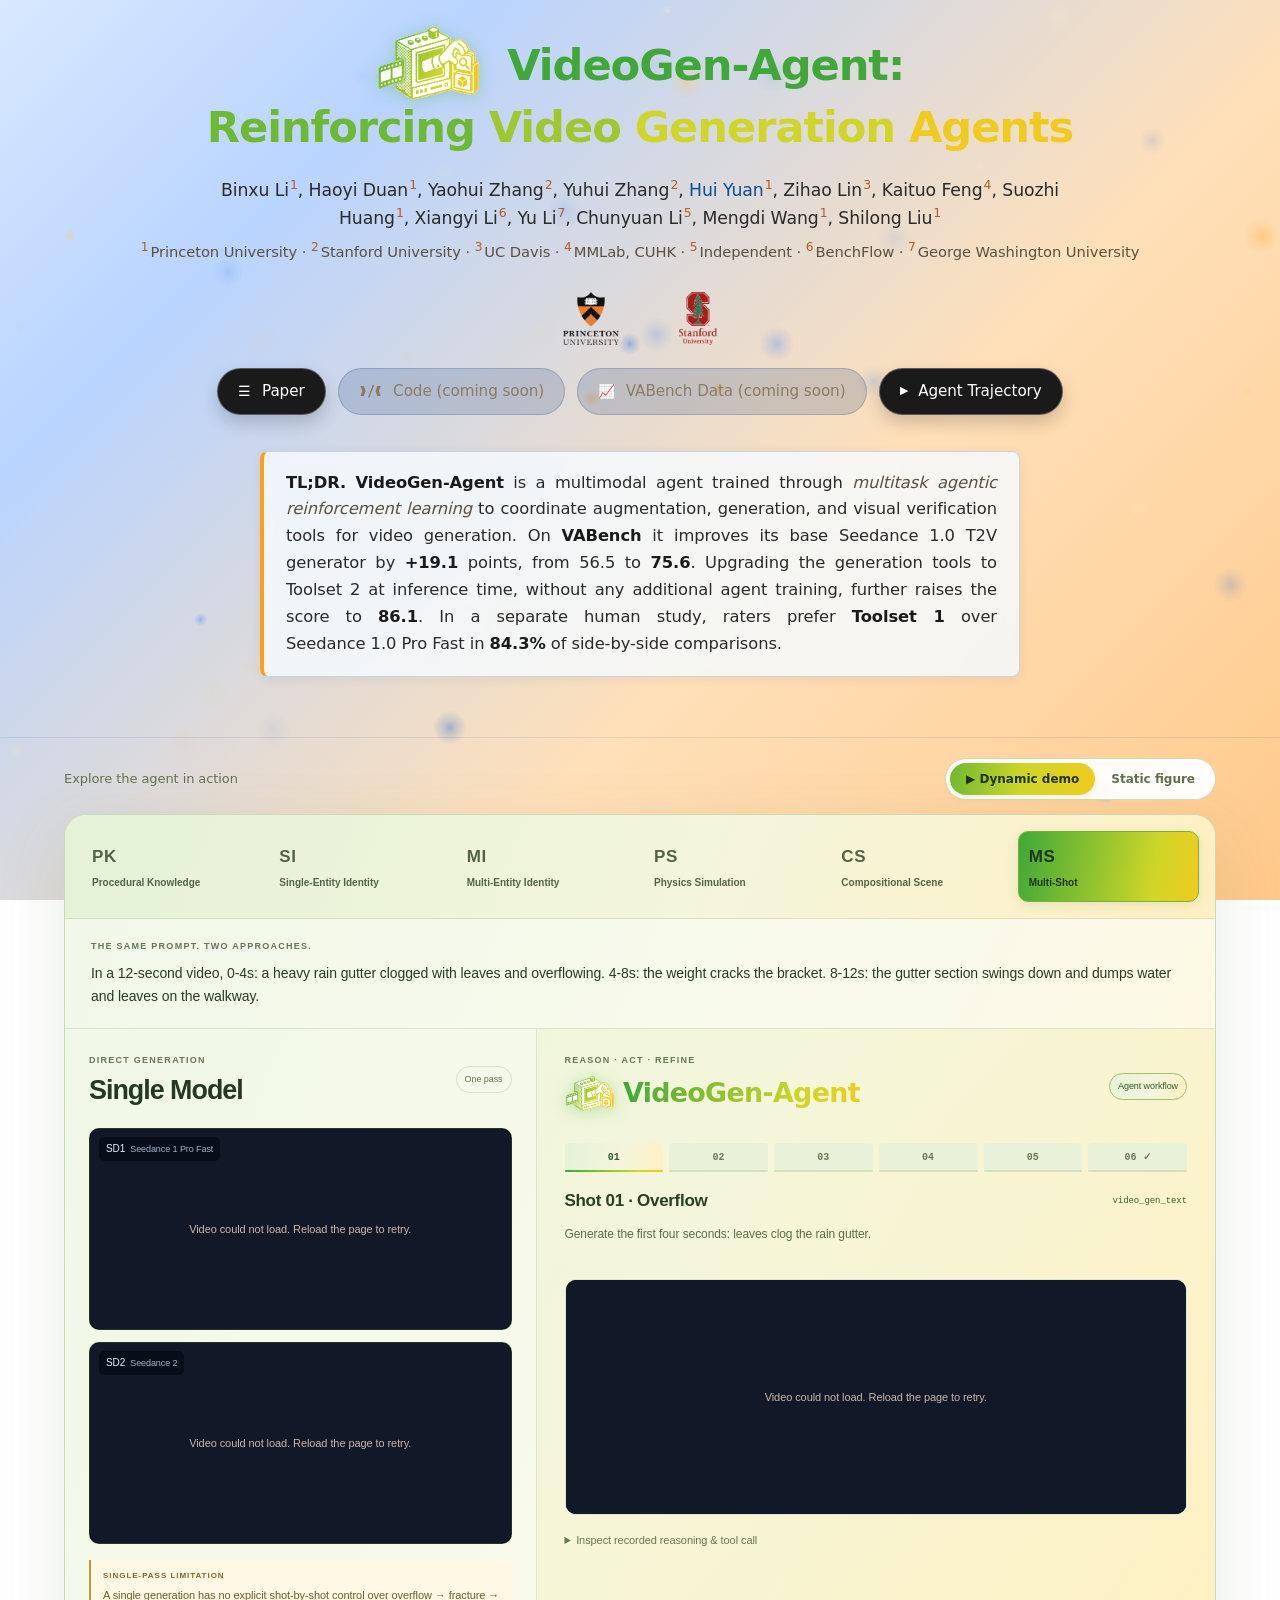
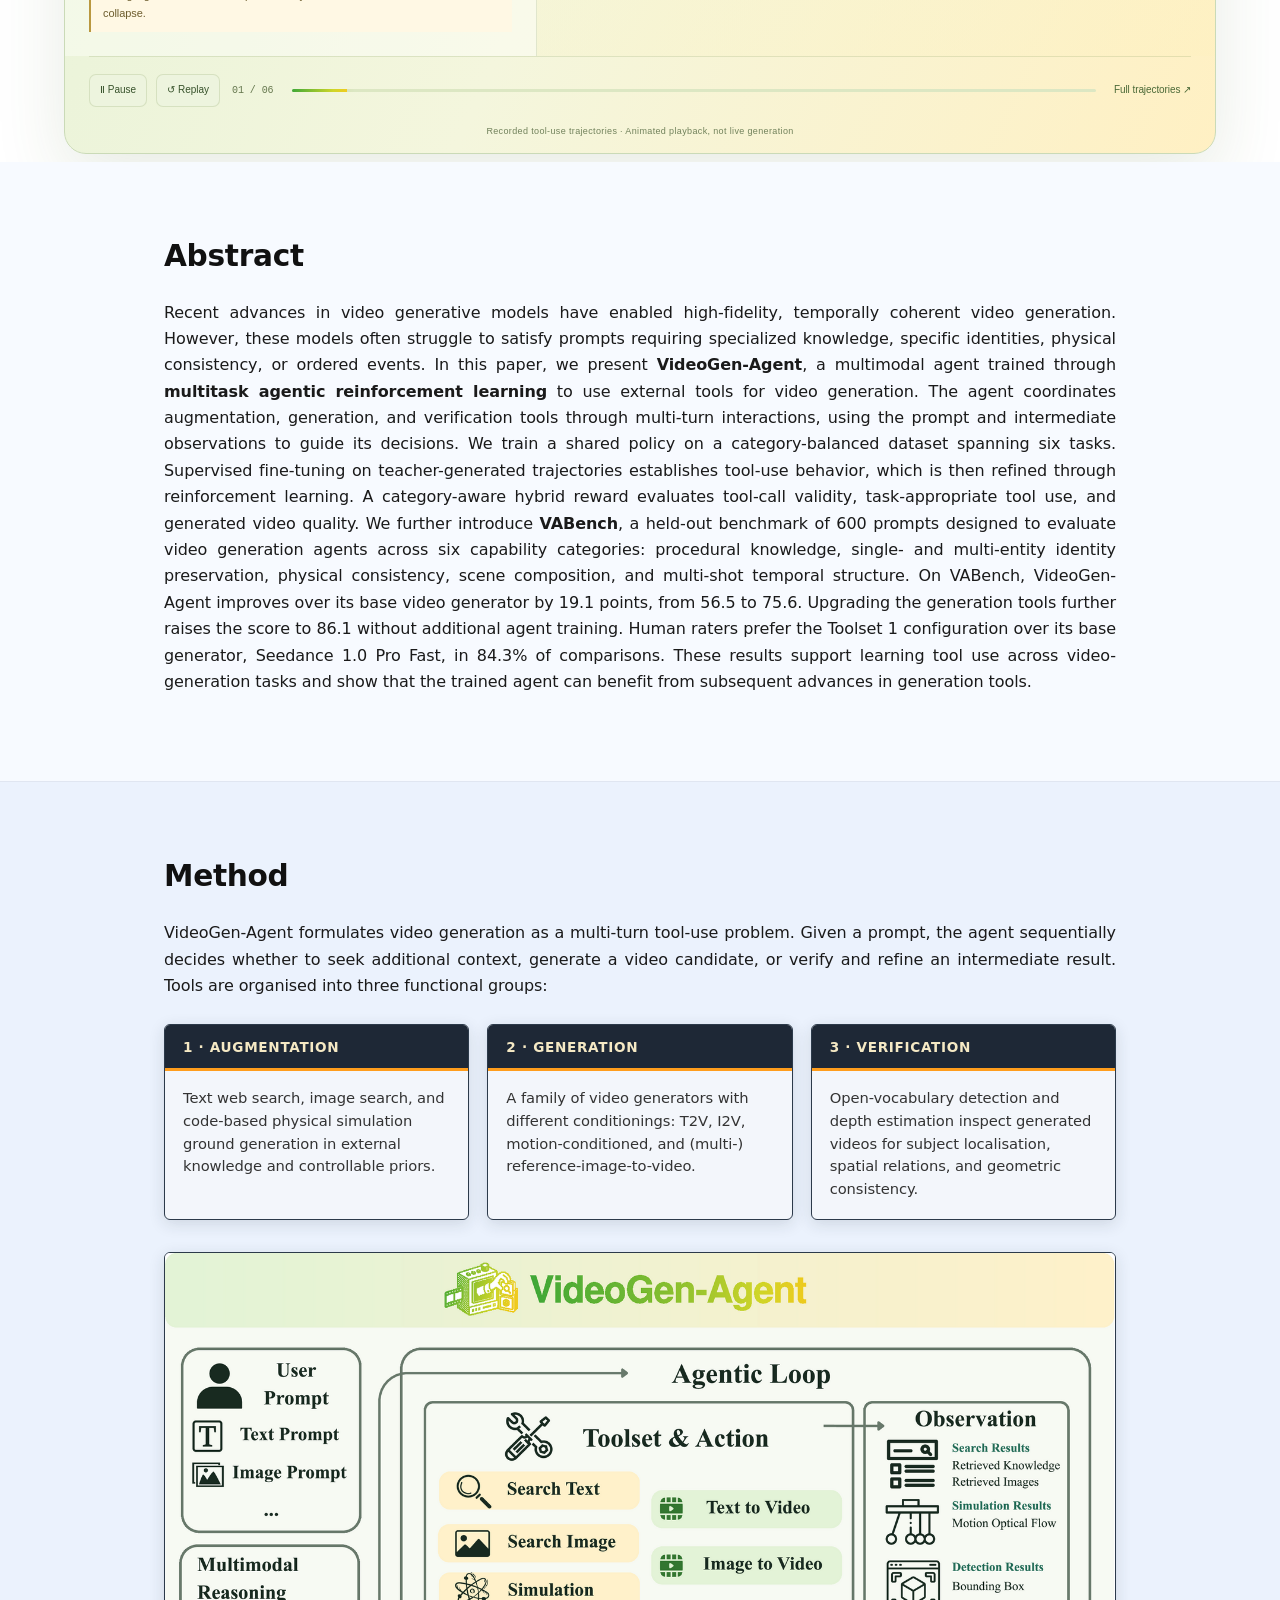
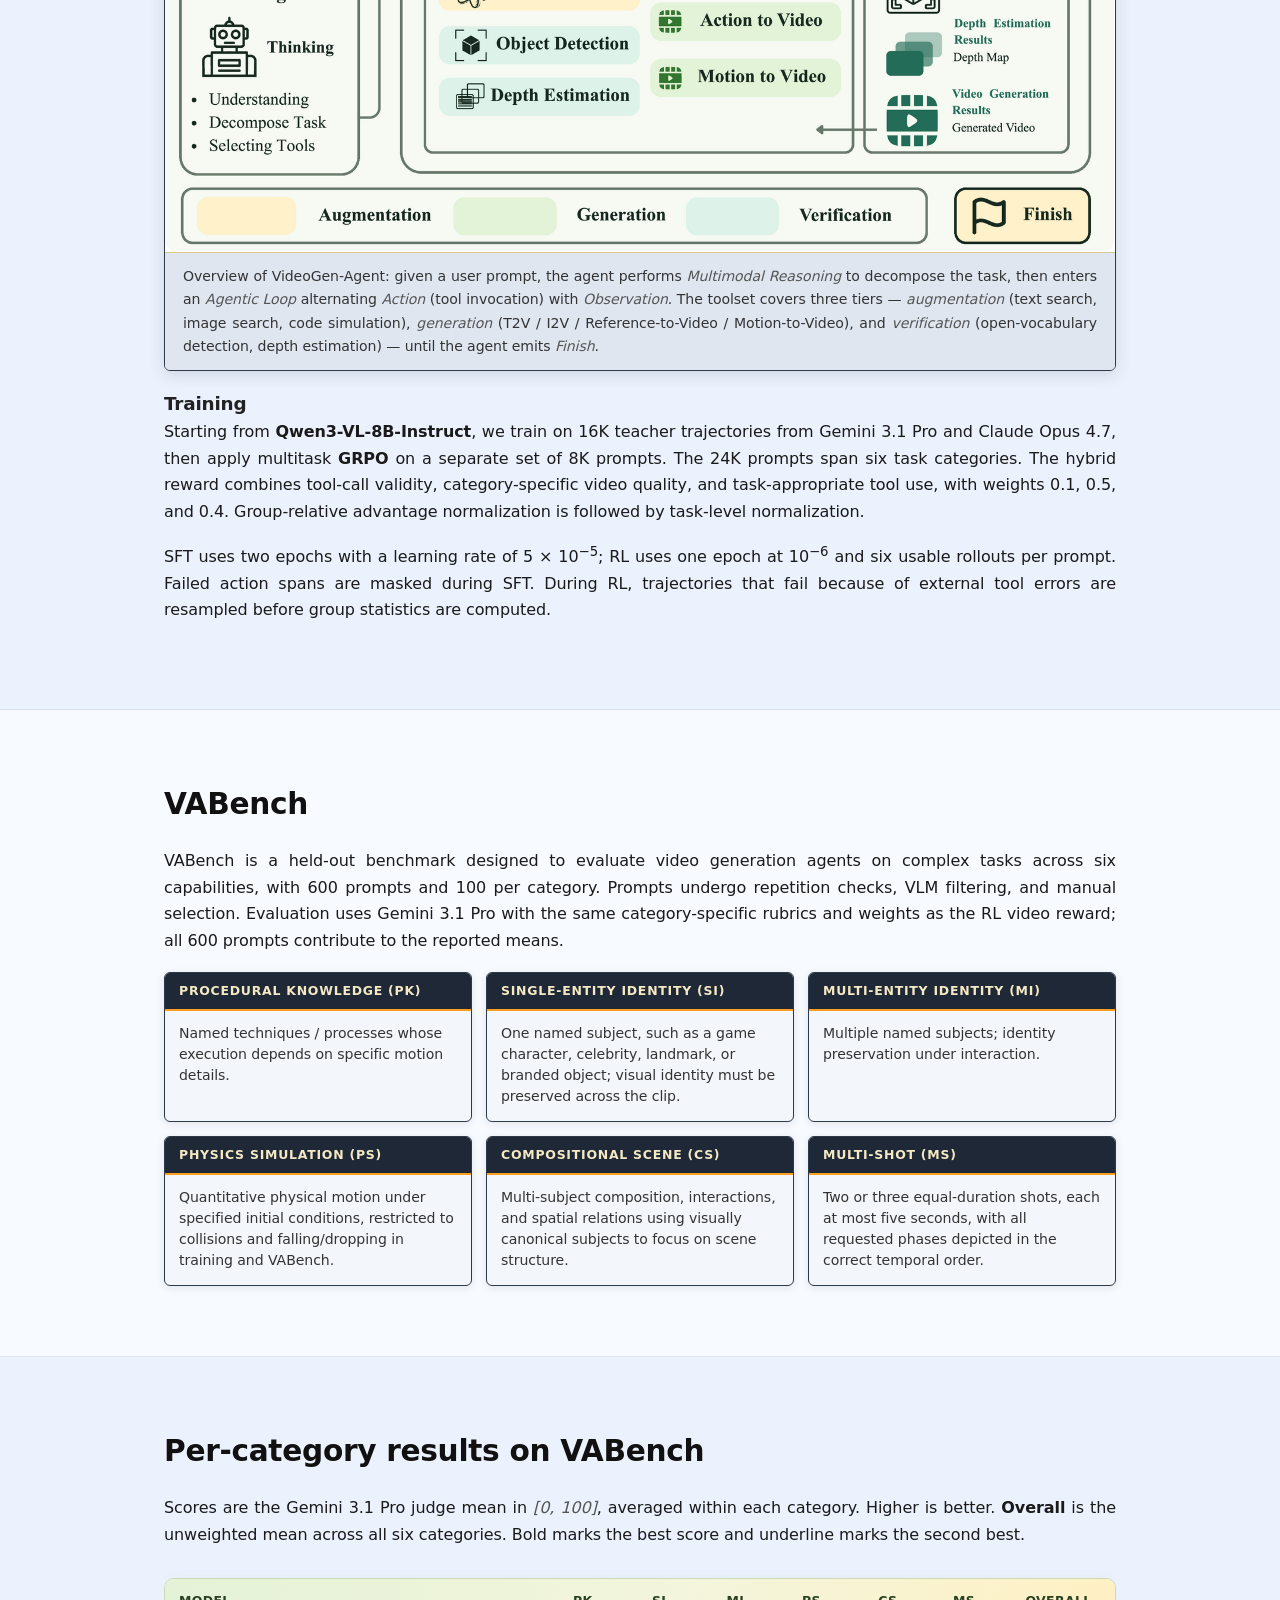
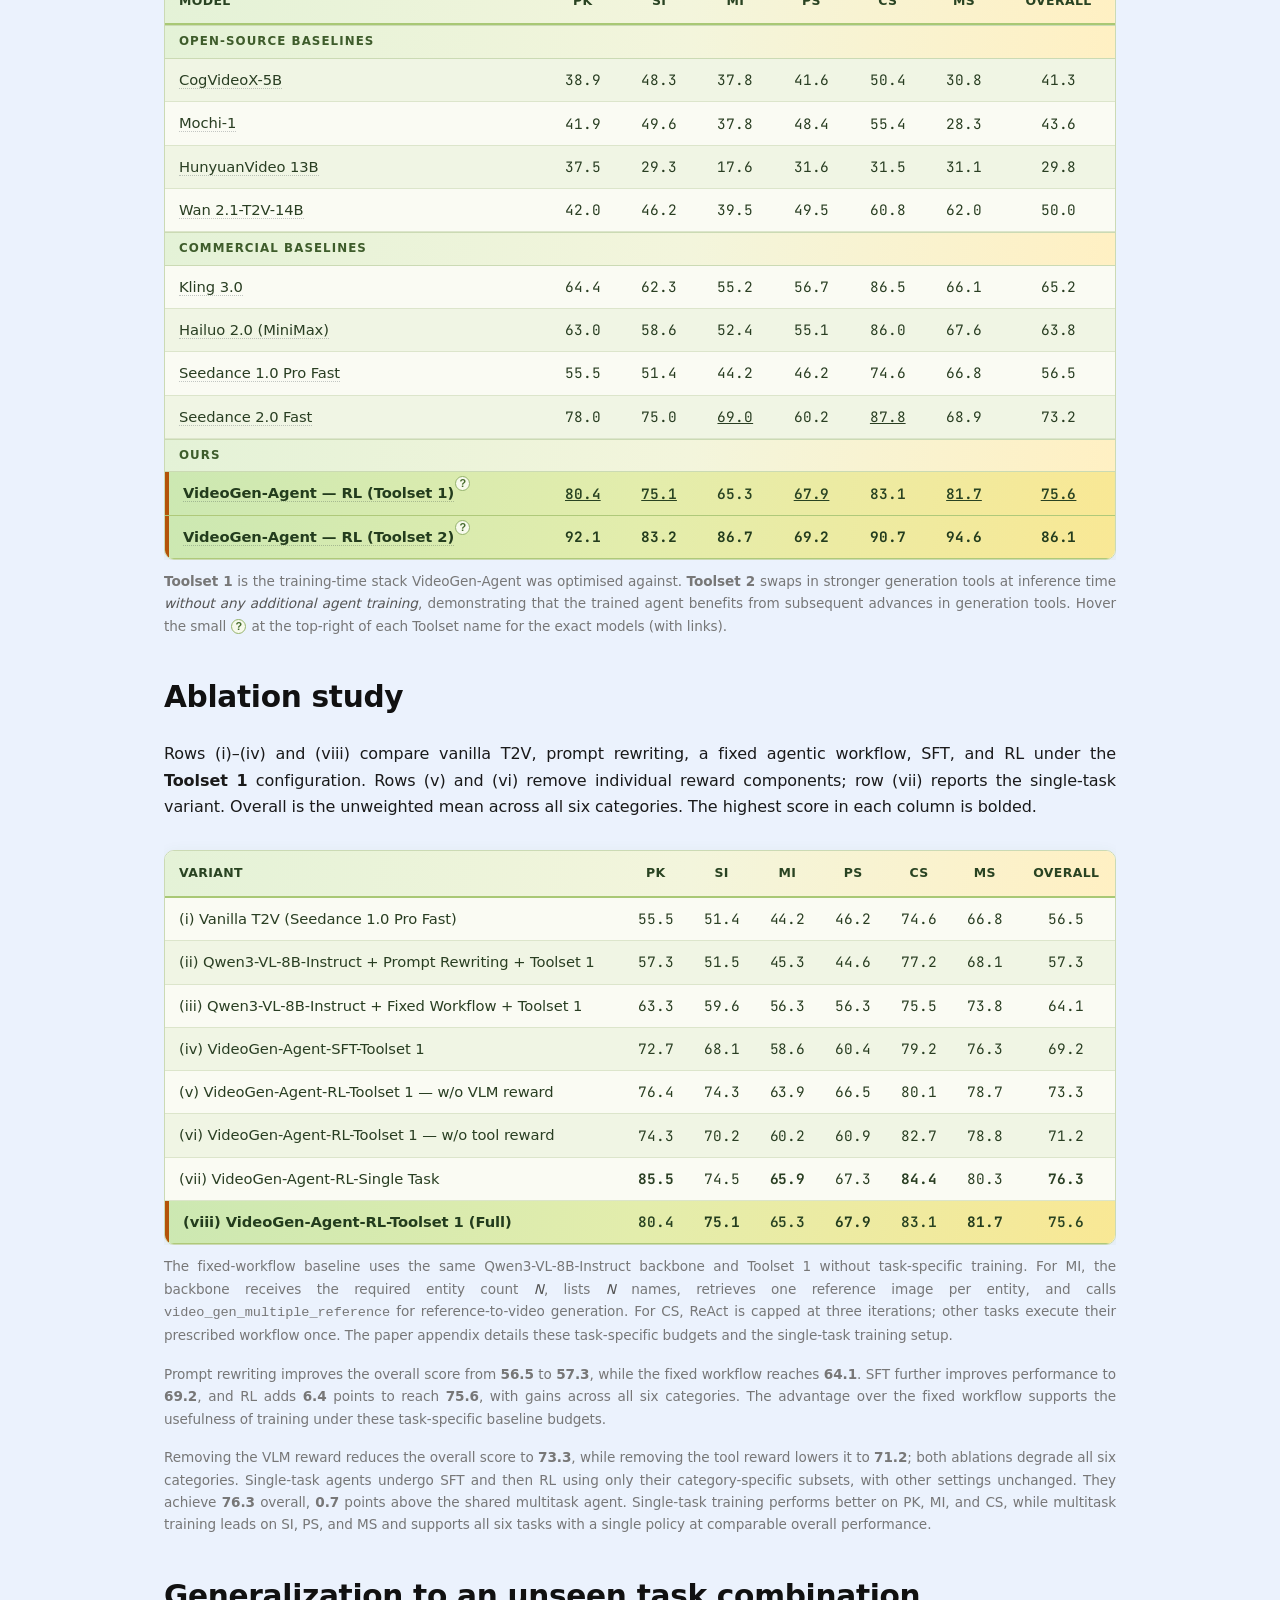
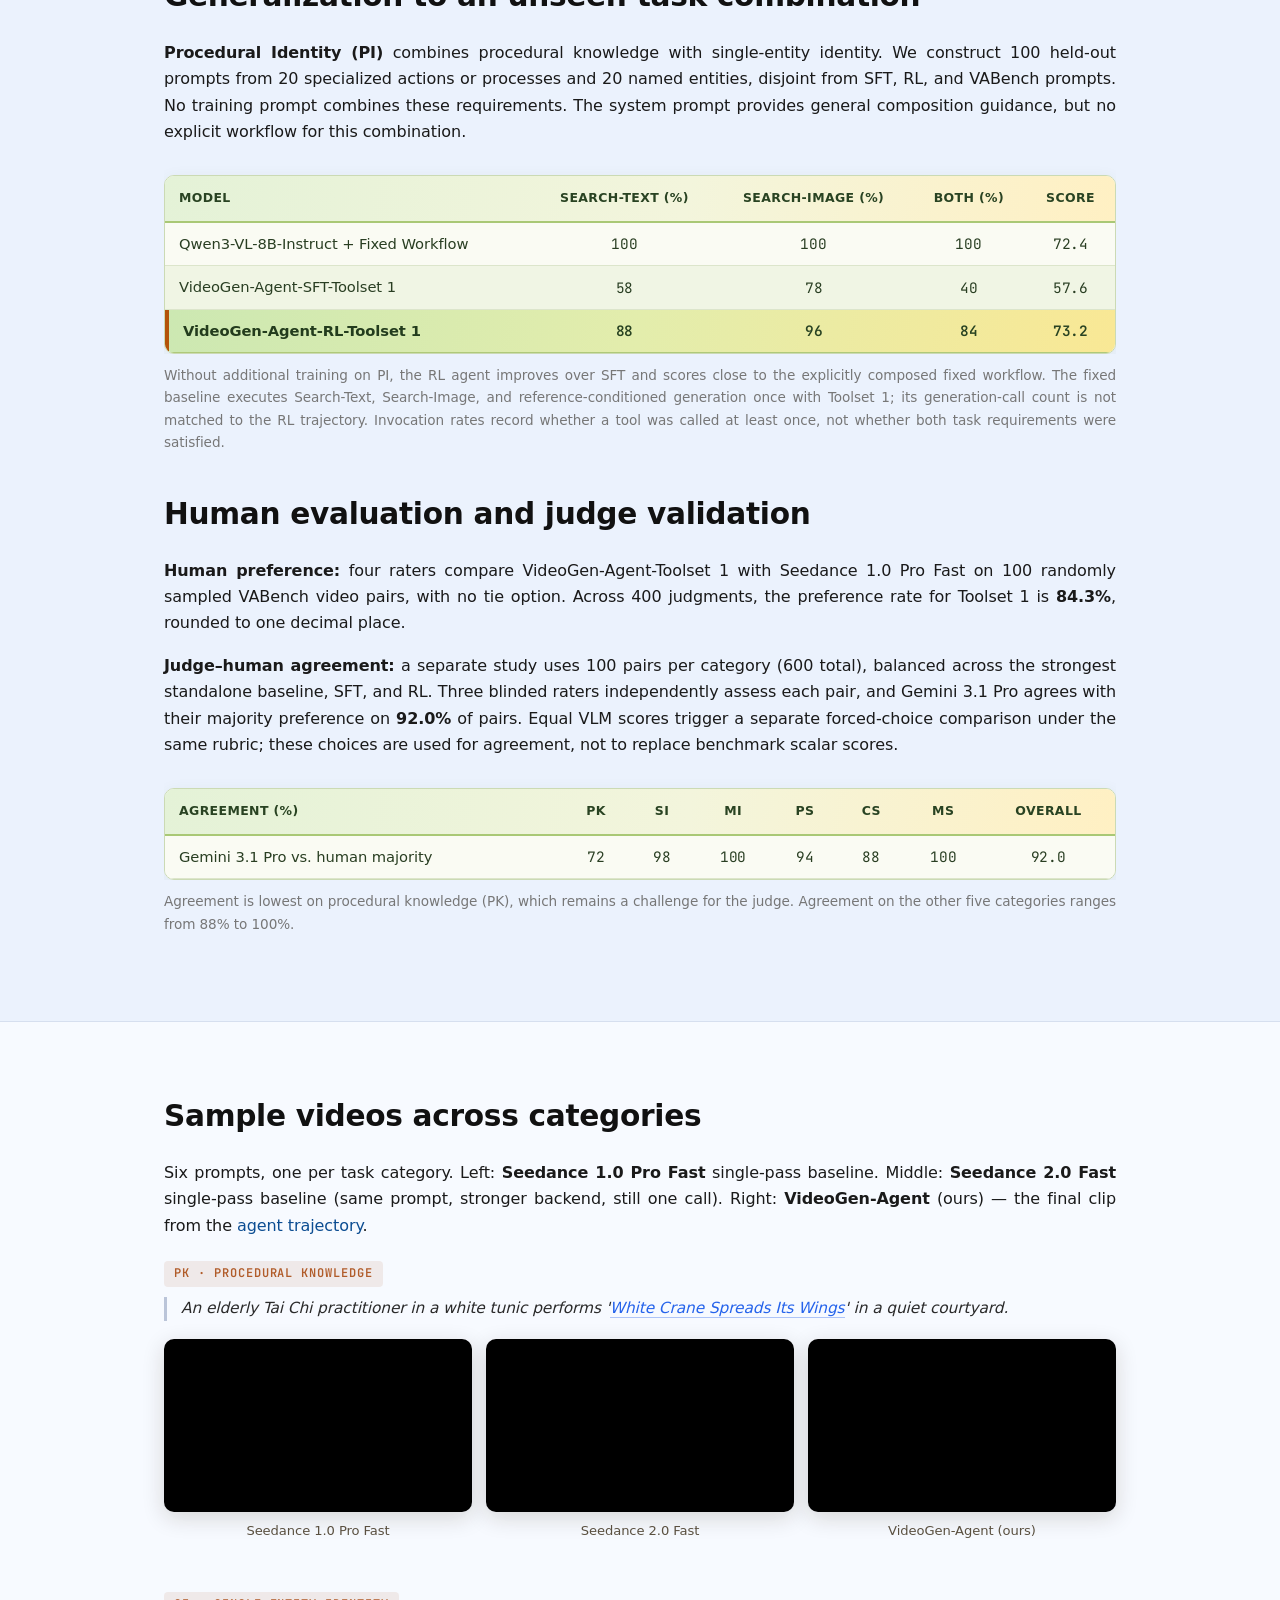
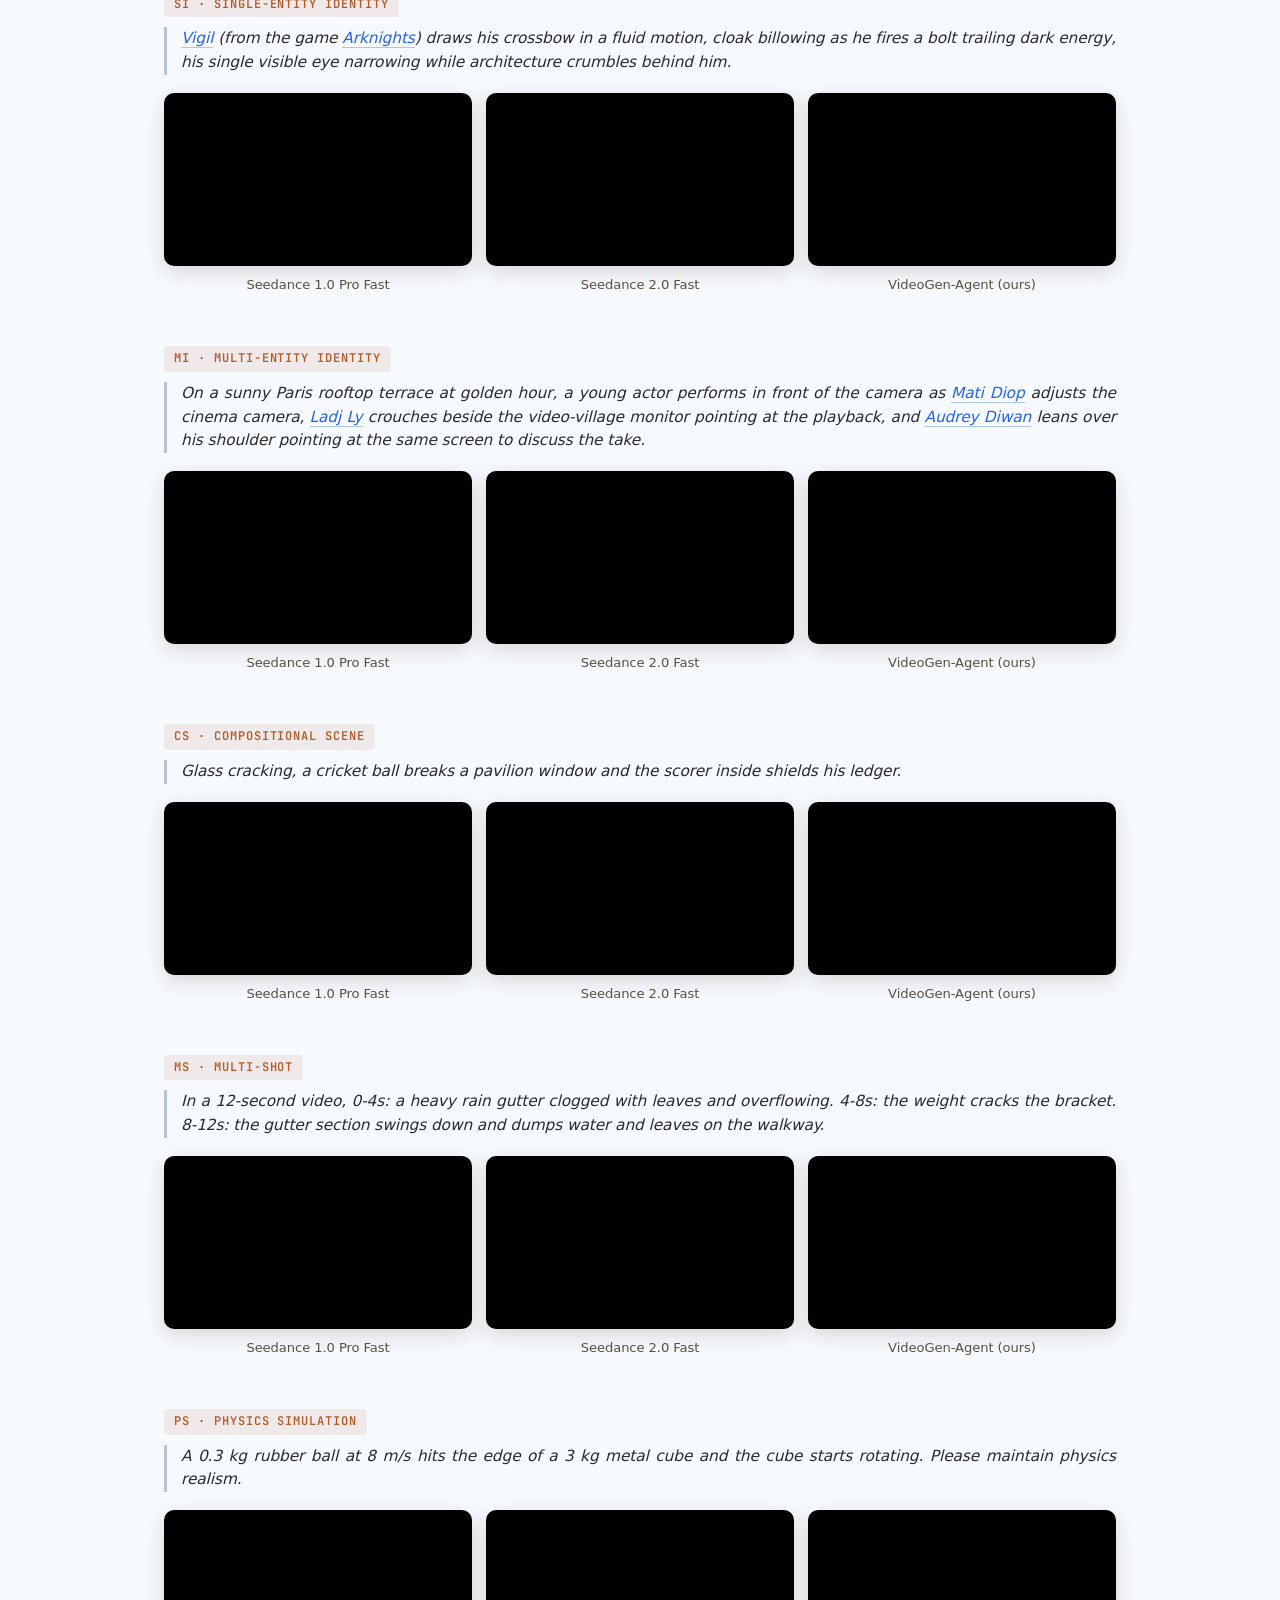
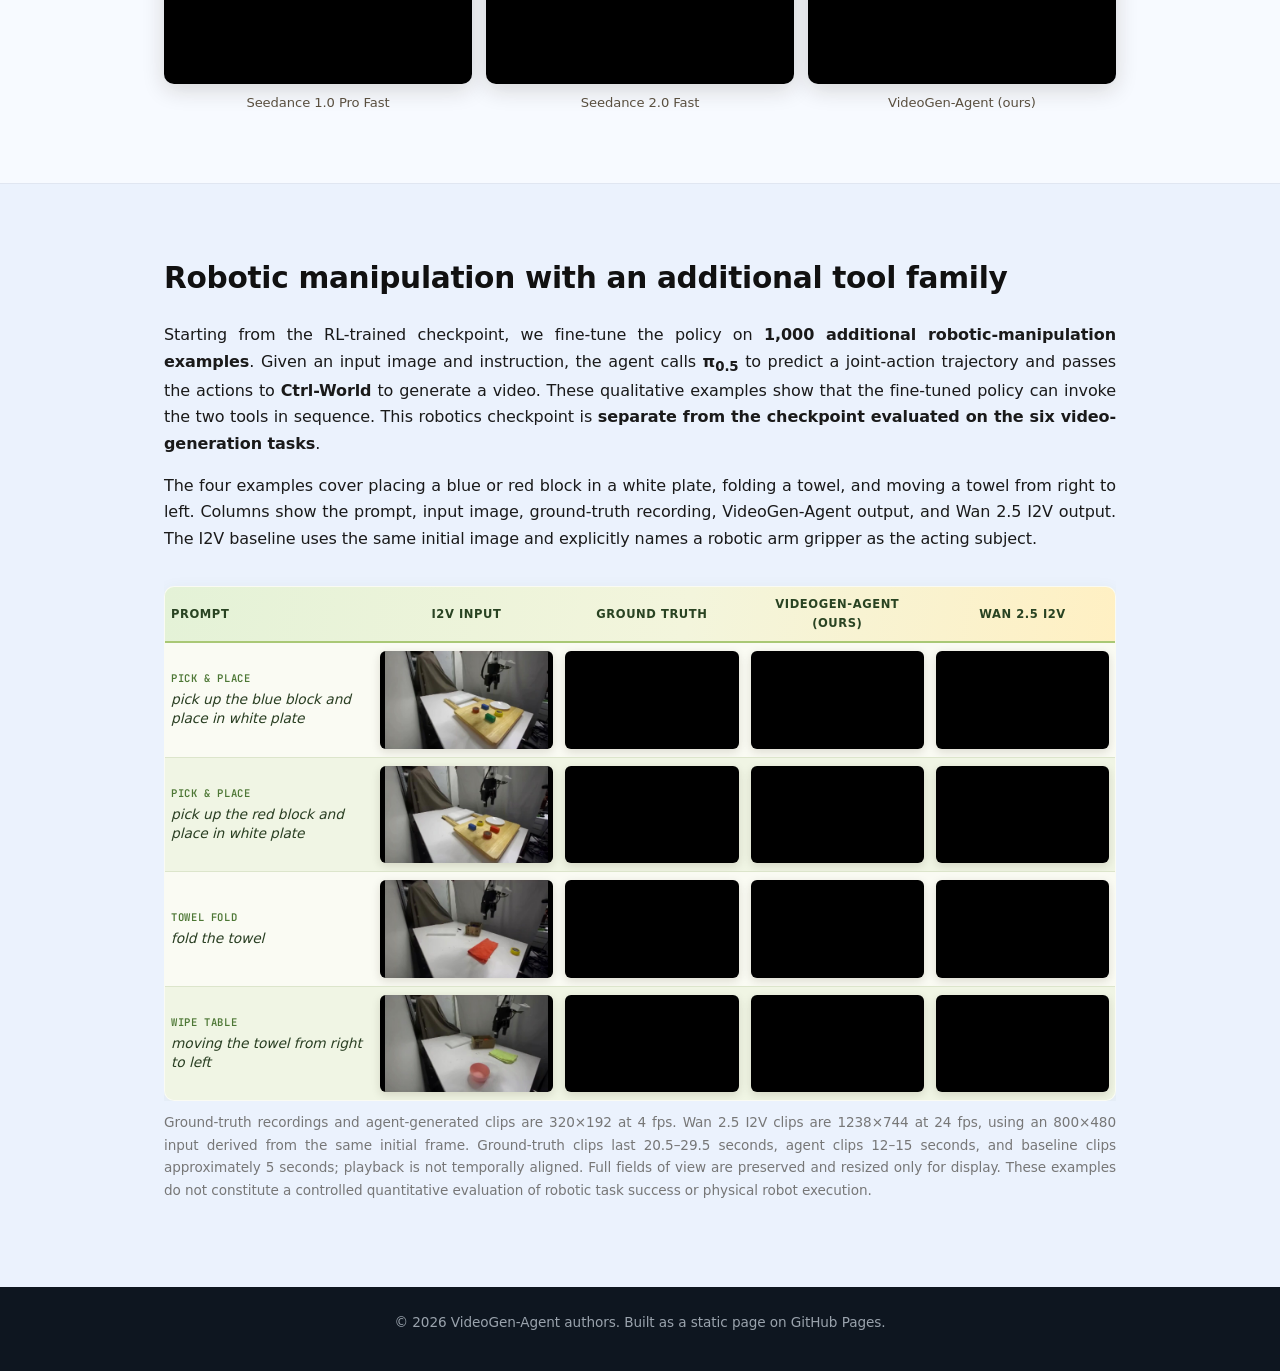
==== commit b63eb226: "Correct human preference comparison to Toolset 1 and Seedance 1.0" ====
--- a/index.html
+++ b/index.html
@@ -76,7 +76,7 @@
       56.5 to <strong>75.6</strong>. Upgrading the generation tools to Toolset&nbsp;2
       at inference time, without any additional agent training, further raises the
       score to <strong>86.1</strong>. In a separate human study, raters prefer
-      <strong>Toolset&nbsp;2</strong> over Seedance&nbsp;2.0&nbsp;Fast in
+      <strong>Toolset&nbsp;1</strong> over Seedance&nbsp;1.0&nbsp;Pro&nbsp;Fast in
       <strong>84.3%</strong> of side-by-side comparisons.
     </p>
   </div>
@@ -119,7 +119,7 @@
 <section id="abstract" class="block">
   <div class="container">
     <h2>Abstract</h2>
-    <p>Recent advances in video generative models have enabled high-fidelity, temporally coherent video generation. However, these models often struggle to satisfy prompts requiring specialized knowledge, specific identities, physical consistency, or ordered events. In this paper, we present <strong>VideoGen-Agent</strong>, a multimodal agent trained through <strong>multitask agentic reinforcement learning</strong> to use external tools for video generation. The agent coordinates augmentation, generation, and verification tools through multi-turn interactions, using the prompt and intermediate observations to guide its decisions. We train a shared policy on a category-balanced dataset spanning six tasks. Supervised fine-tuning on teacher-generated trajectories establishes tool-use behavior, which is then refined through reinforcement learning. A category-aware hybrid reward evaluates tool-call validity, task-appropriate tool use, and generated video quality. We further introduce <strong>VABench</strong>, a held-out benchmark of 600 prompts designed to evaluate video generation agents across six capability categories: procedural knowledge, single- and multi-entity identity preservation, physical consistency, scene composition, and multi-shot temporal structure. On VABench, VideoGen-Agent improves over its base video generator by 19.1 points, from 56.5 to 75.6. Upgrading the generation tools further raises the score to 86.1 without additional agent training. Human raters prefer the Toolset&nbsp;2 configuration over Seedance&nbsp;2.0&nbsp;Fast in 84.3% of comparisons. These results support learning tool use across video-generation tasks and show that the trained agent can benefit from subsequent advances in generation tools.</p>
+    <p>Recent advances in video generative models have enabled high-fidelity, temporally coherent video generation. However, these models often struggle to satisfy prompts requiring specialized knowledge, specific identities, physical consistency, or ordered events. In this paper, we present <strong>VideoGen-Agent</strong>, a multimodal agent trained through <strong>multitask agentic reinforcement learning</strong> to use external tools for video generation. The agent coordinates augmentation, generation, and verification tools through multi-turn interactions, using the prompt and intermediate observations to guide its decisions. We train a shared policy on a category-balanced dataset spanning six tasks. Supervised fine-tuning on teacher-generated trajectories establishes tool-use behavior, which is then refined through reinforcement learning. A category-aware hybrid reward evaluates tool-call validity, task-appropriate tool use, and generated video quality. We further introduce <strong>VABench</strong>, a held-out benchmark of 600 prompts designed to evaluate video generation agents across six capability categories: procedural knowledge, single- and multi-entity identity preservation, physical consistency, scene composition, and multi-shot temporal structure. On VABench, VideoGen-Agent improves over its base video generator by 19.1 points, from 56.5 to 75.6. Upgrading the generation tools further raises the score to 86.1 without additional agent training. Human raters prefer the Toolset&nbsp;1 configuration over its base generator, Seedance&nbsp;1.0&nbsp;Pro&nbsp;Fast, in 84.3% of comparisons. These results support learning tool use across video-generation tasks and show that the trained agent can benefit from subsequent advances in generation tools.</p>
   </div>
 </section>
 
@@ -313,7 +313,7 @@
     <p class="note">Without additional training on PI, the RL agent improves over SFT and scores close to the explicitly composed fixed workflow. The fixed baseline executes Search-Text, Search-Image, and reference-conditioned generation once with Toolset&nbsp;1; its generation-call count is not matched to the RL trajectory. Invocation rates record whether a tool was called at least once, not whether both task requirements were satisfied.</p>
 
     <h2 style="margin-top:36px;">Human evaluation and judge validation</h2>
-    <p><strong>Human preference:</strong> four raters compare VideoGen-Agent-Toolset&nbsp;2 with Seedance&nbsp;2.0&nbsp;Fast on 100 randomly sampled VABench video pairs, with no tie option. Across 400 judgments, the preference rate for Toolset&nbsp;2 is <strong>84.3%</strong>, rounded to one decimal place.</p>
+    <p><strong>Human preference:</strong> four raters compare VideoGen-Agent-Toolset&nbsp;1 with Seedance&nbsp;1.0&nbsp;Pro&nbsp;Fast on 100 randomly sampled VABench video pairs, with no tie option. Across 400 judgments, the preference rate for Toolset&nbsp;1 is <strong>84.3%</strong>, rounded to one decimal place.</p>
     <p><strong>Judge&ndash;human agreement:</strong> a separate study uses 100 pairs per category (600 total), balanced across the strongest standalone baseline, SFT, and RL. Three blinded raters independently assess each pair, and Gemini&nbsp;3.1&nbsp;Pro agrees with their majority preference on <strong>92.0%</strong> of pairs. Equal VLM scores trigger a separate forced-choice comparison under the same rubric; these choices are used for agreement, not to replace benchmark scalar scores.</p>
     <div class="table-wrap">
       <table class="results" aria-label="Judge-human agreement">
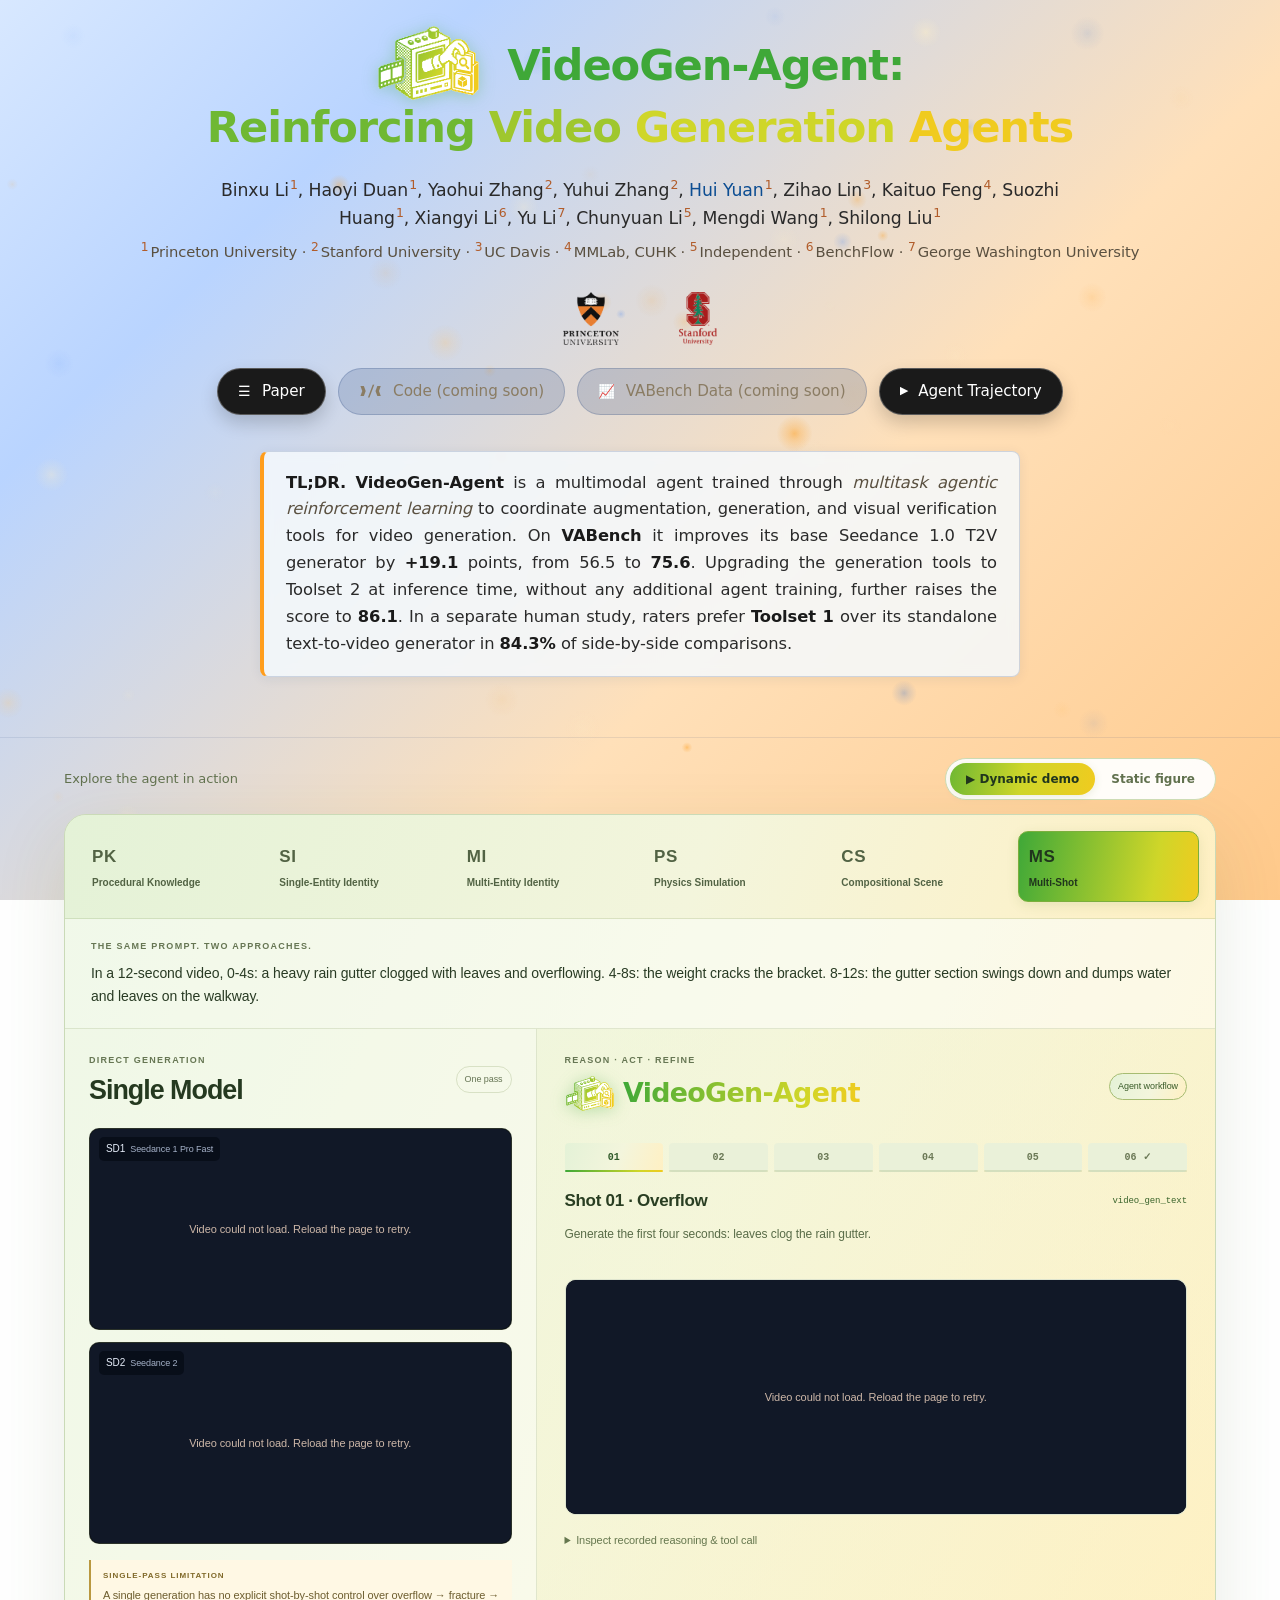
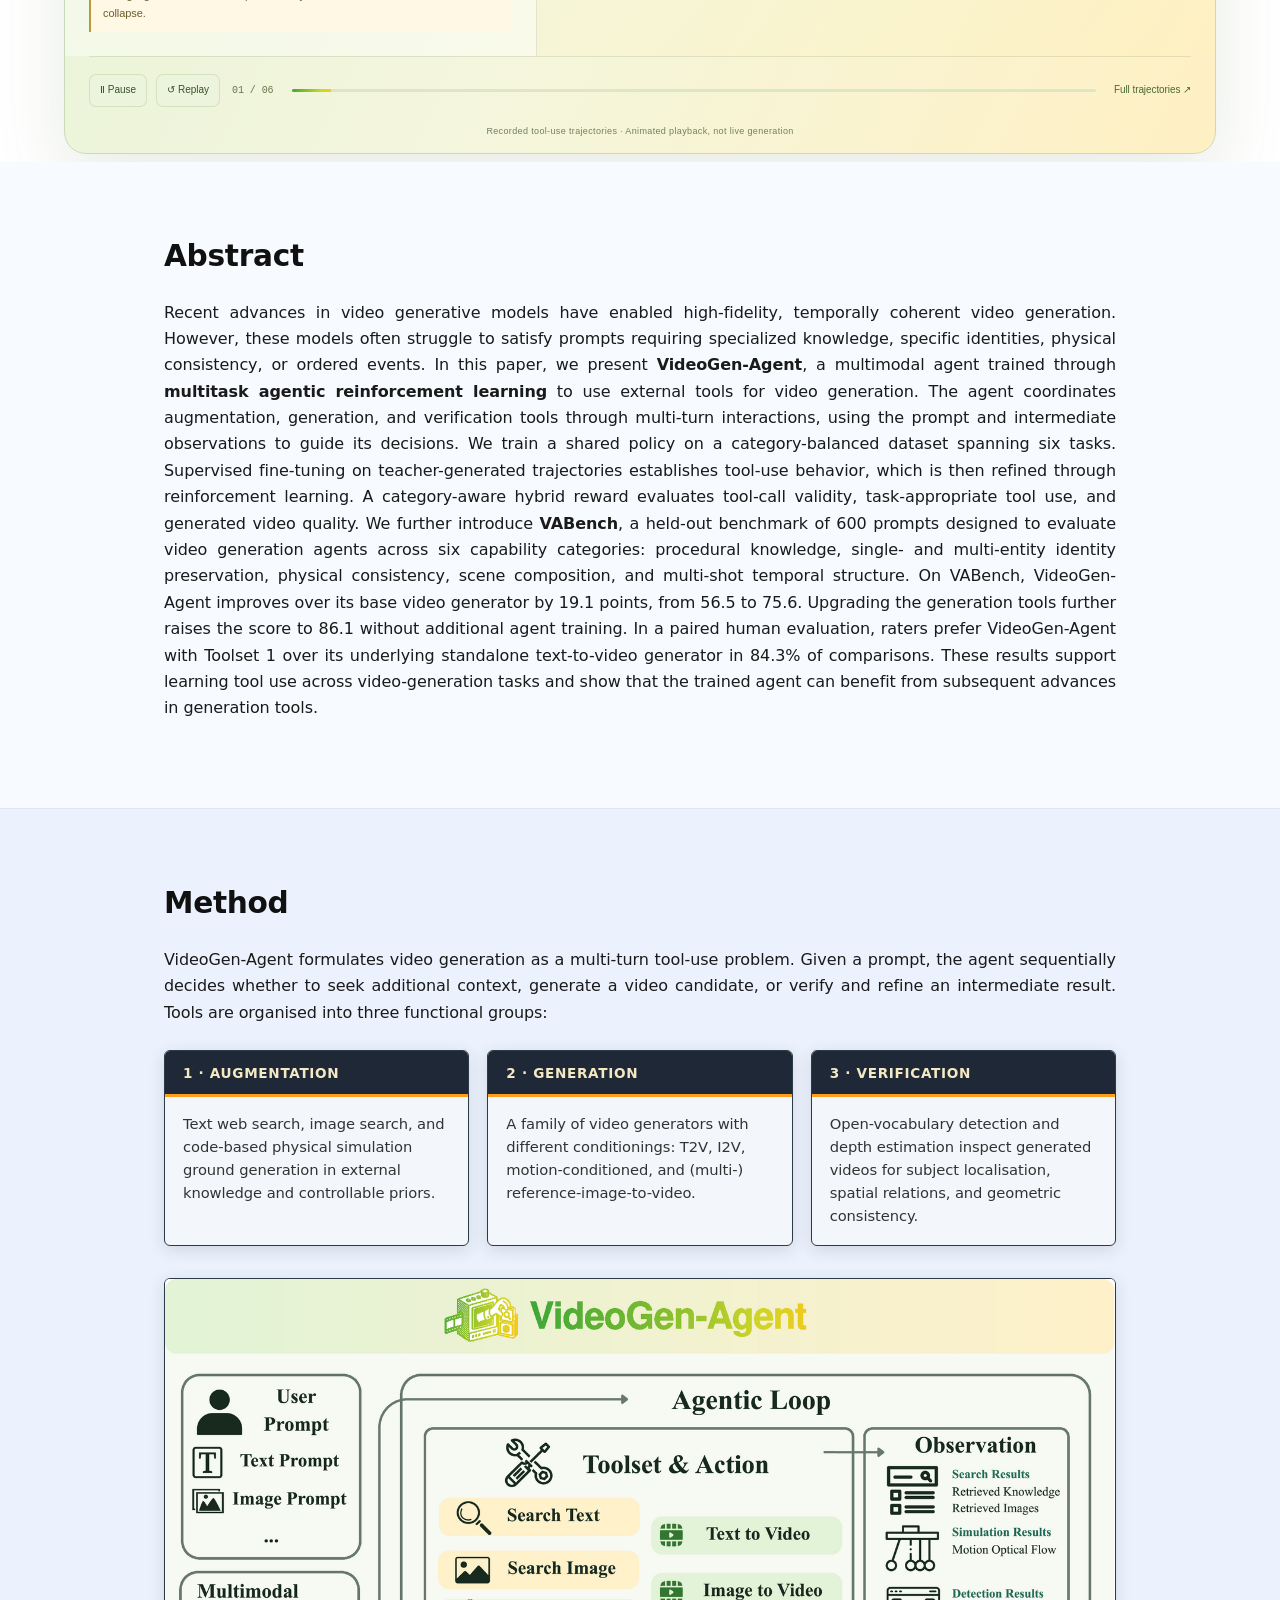
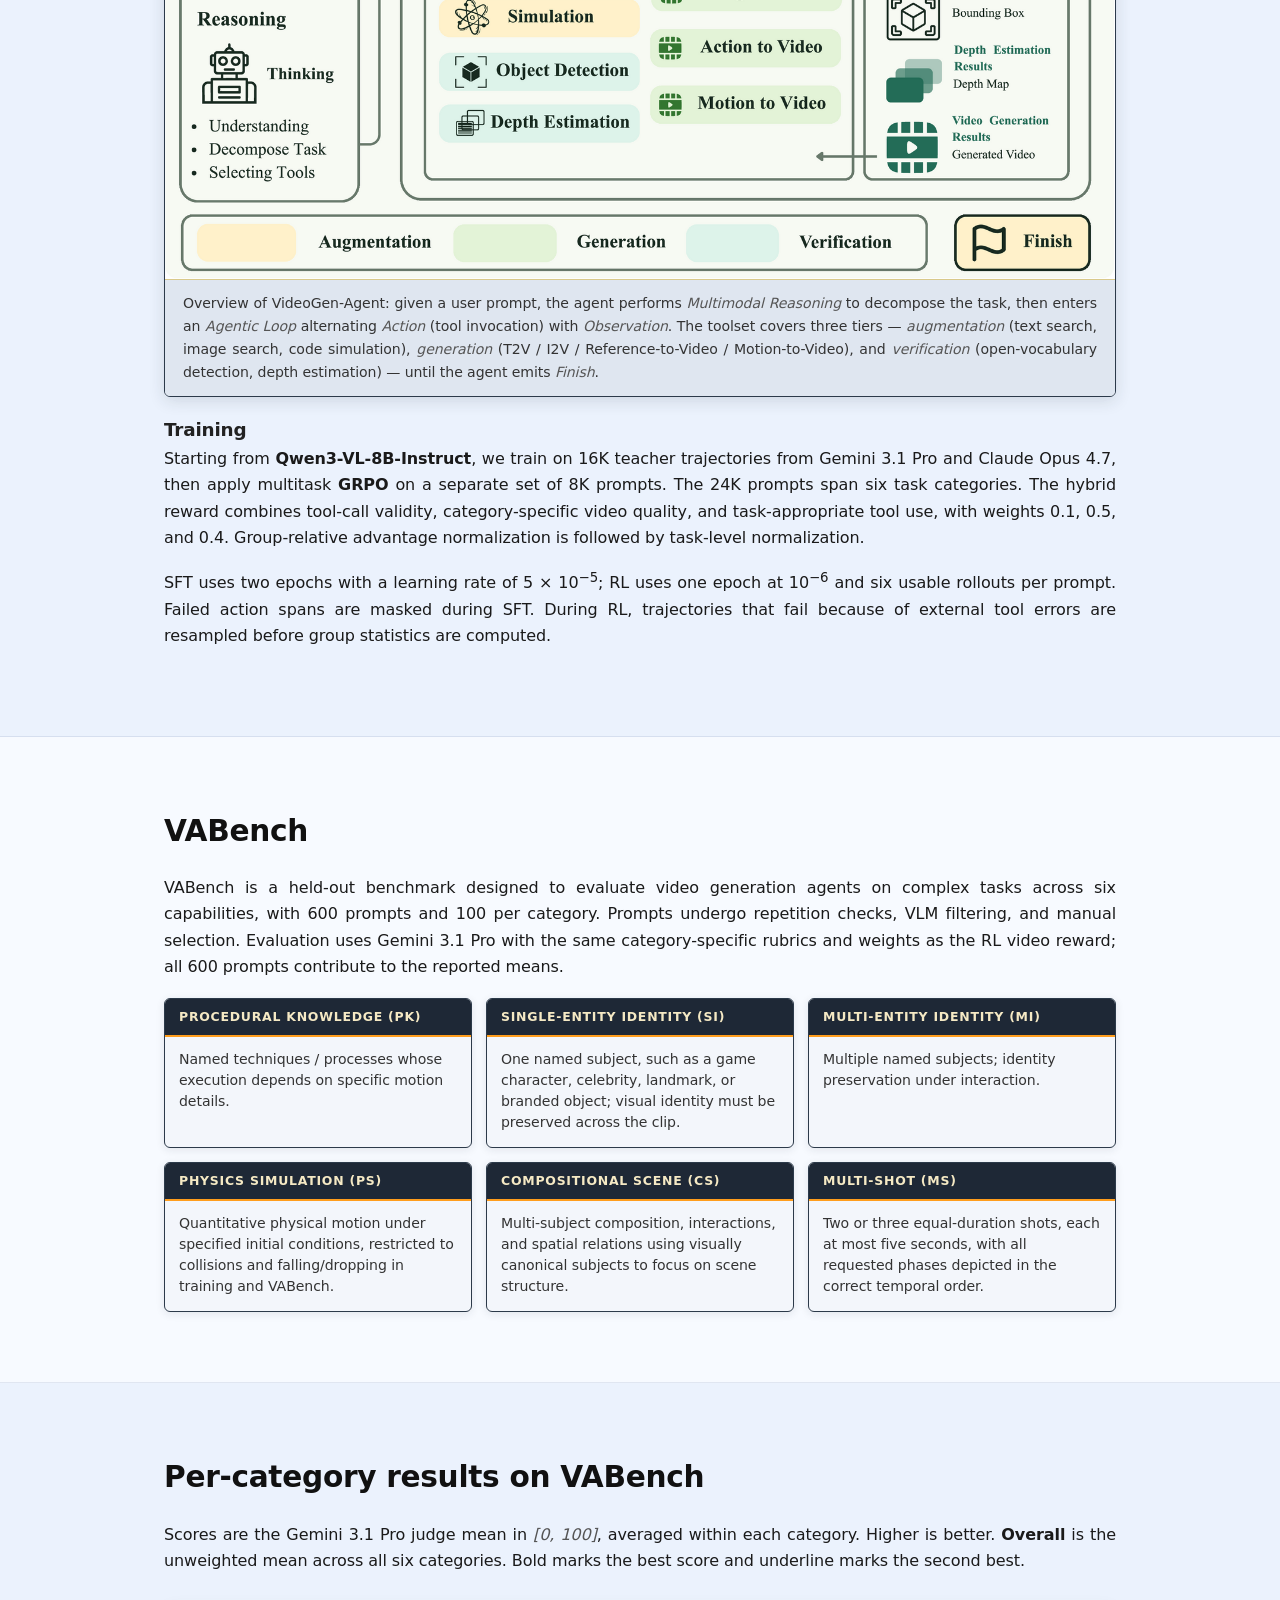
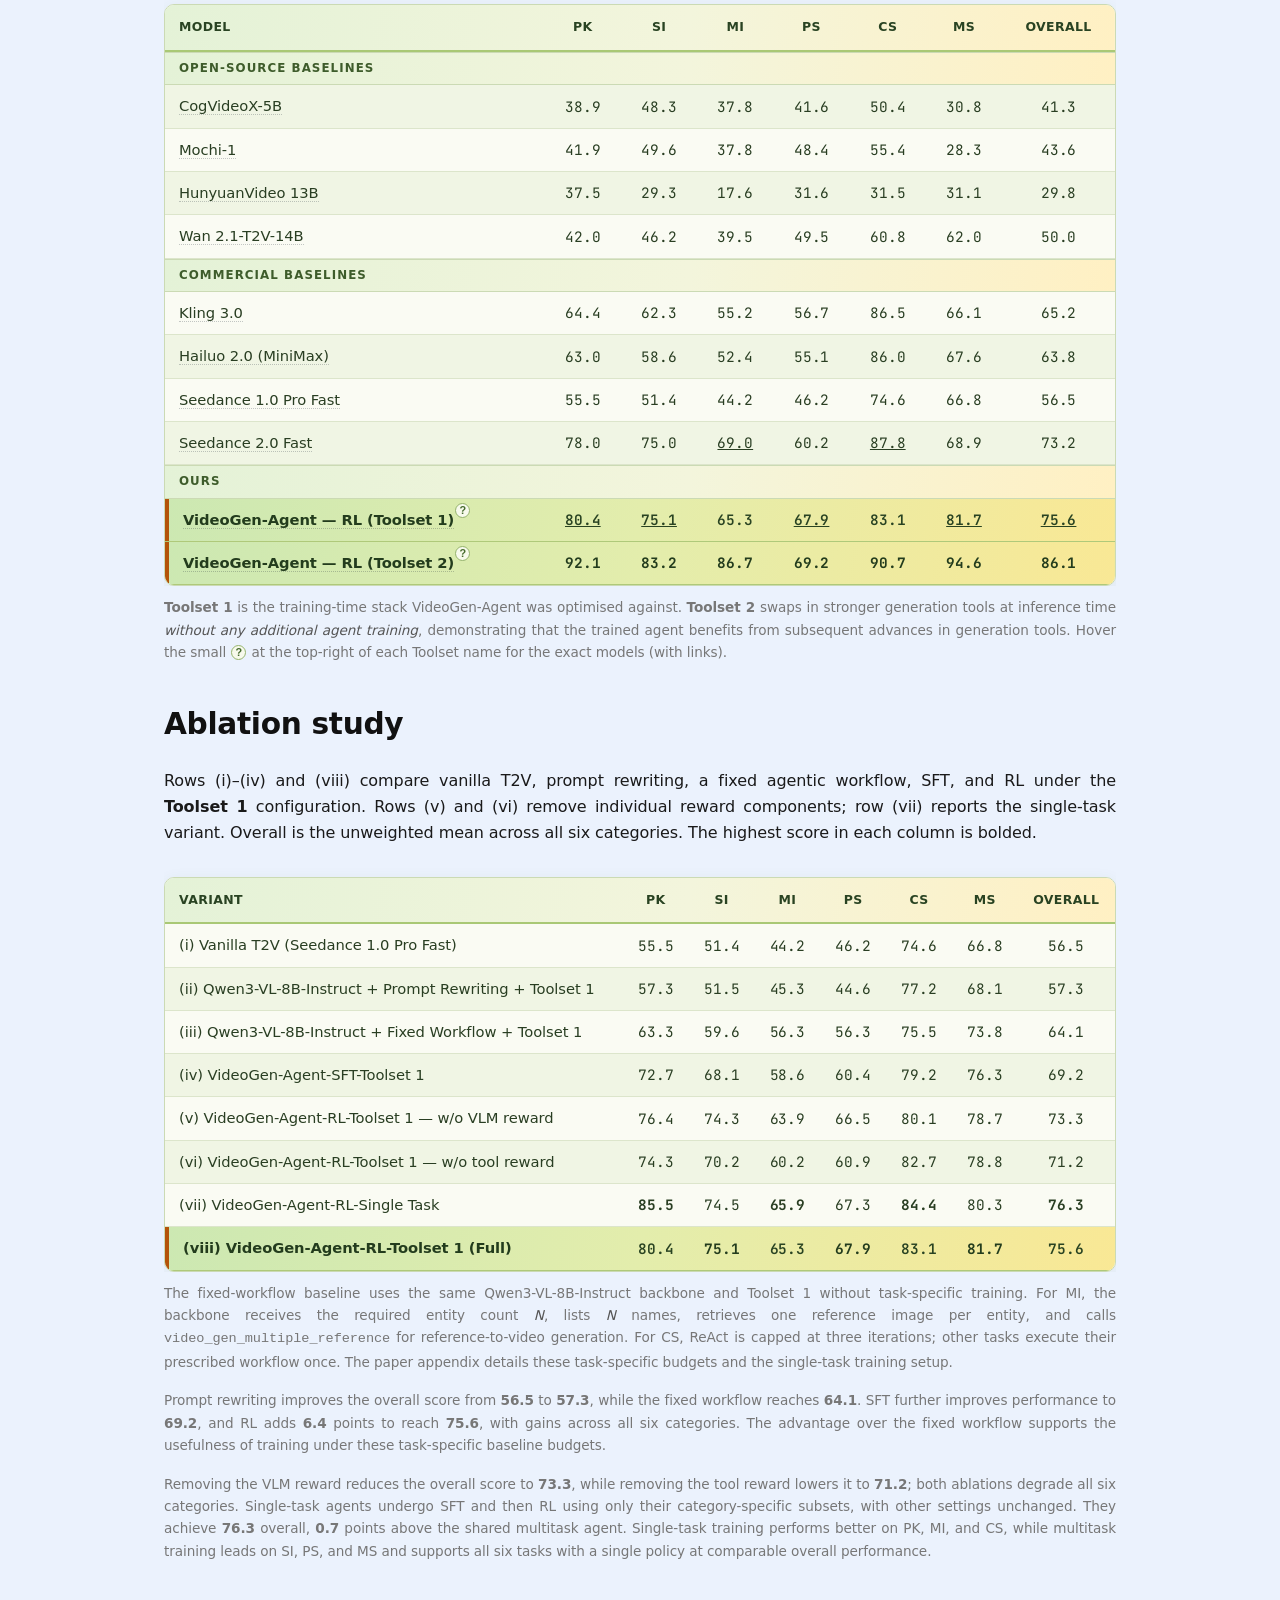
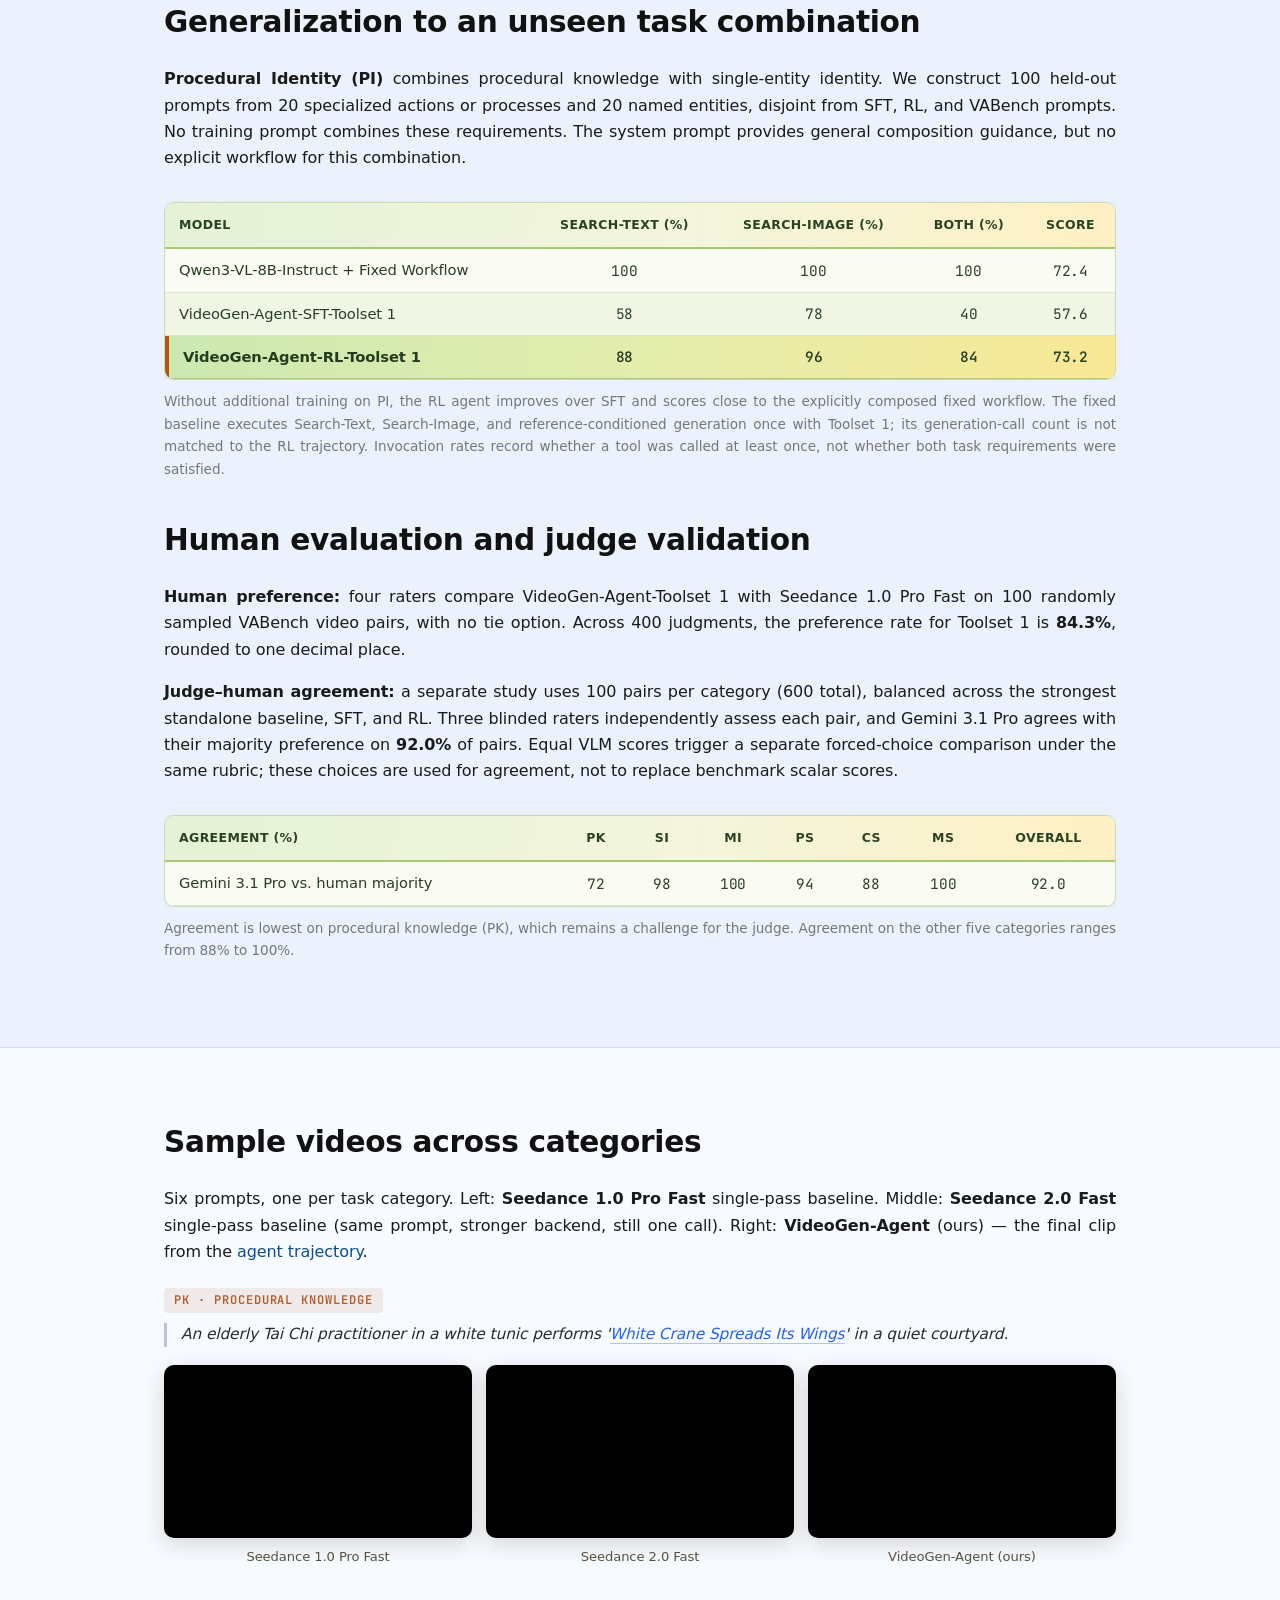
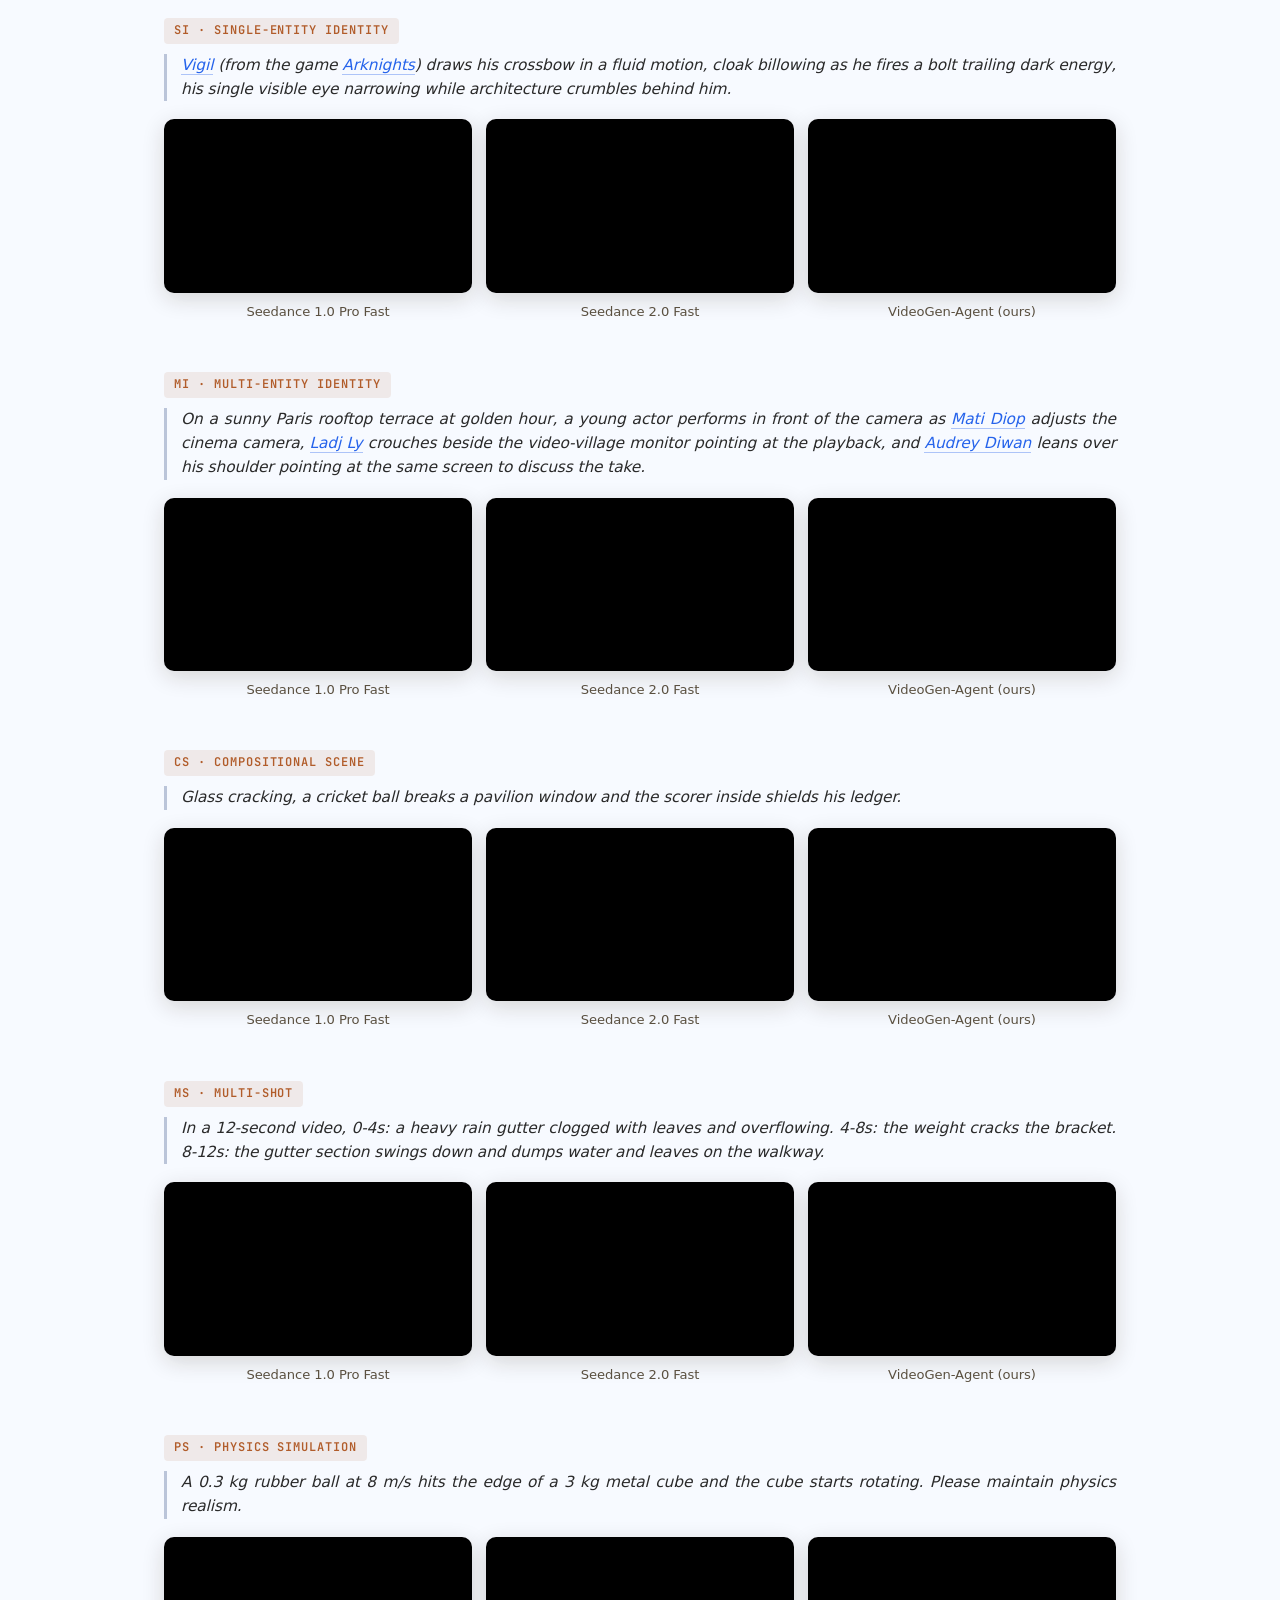
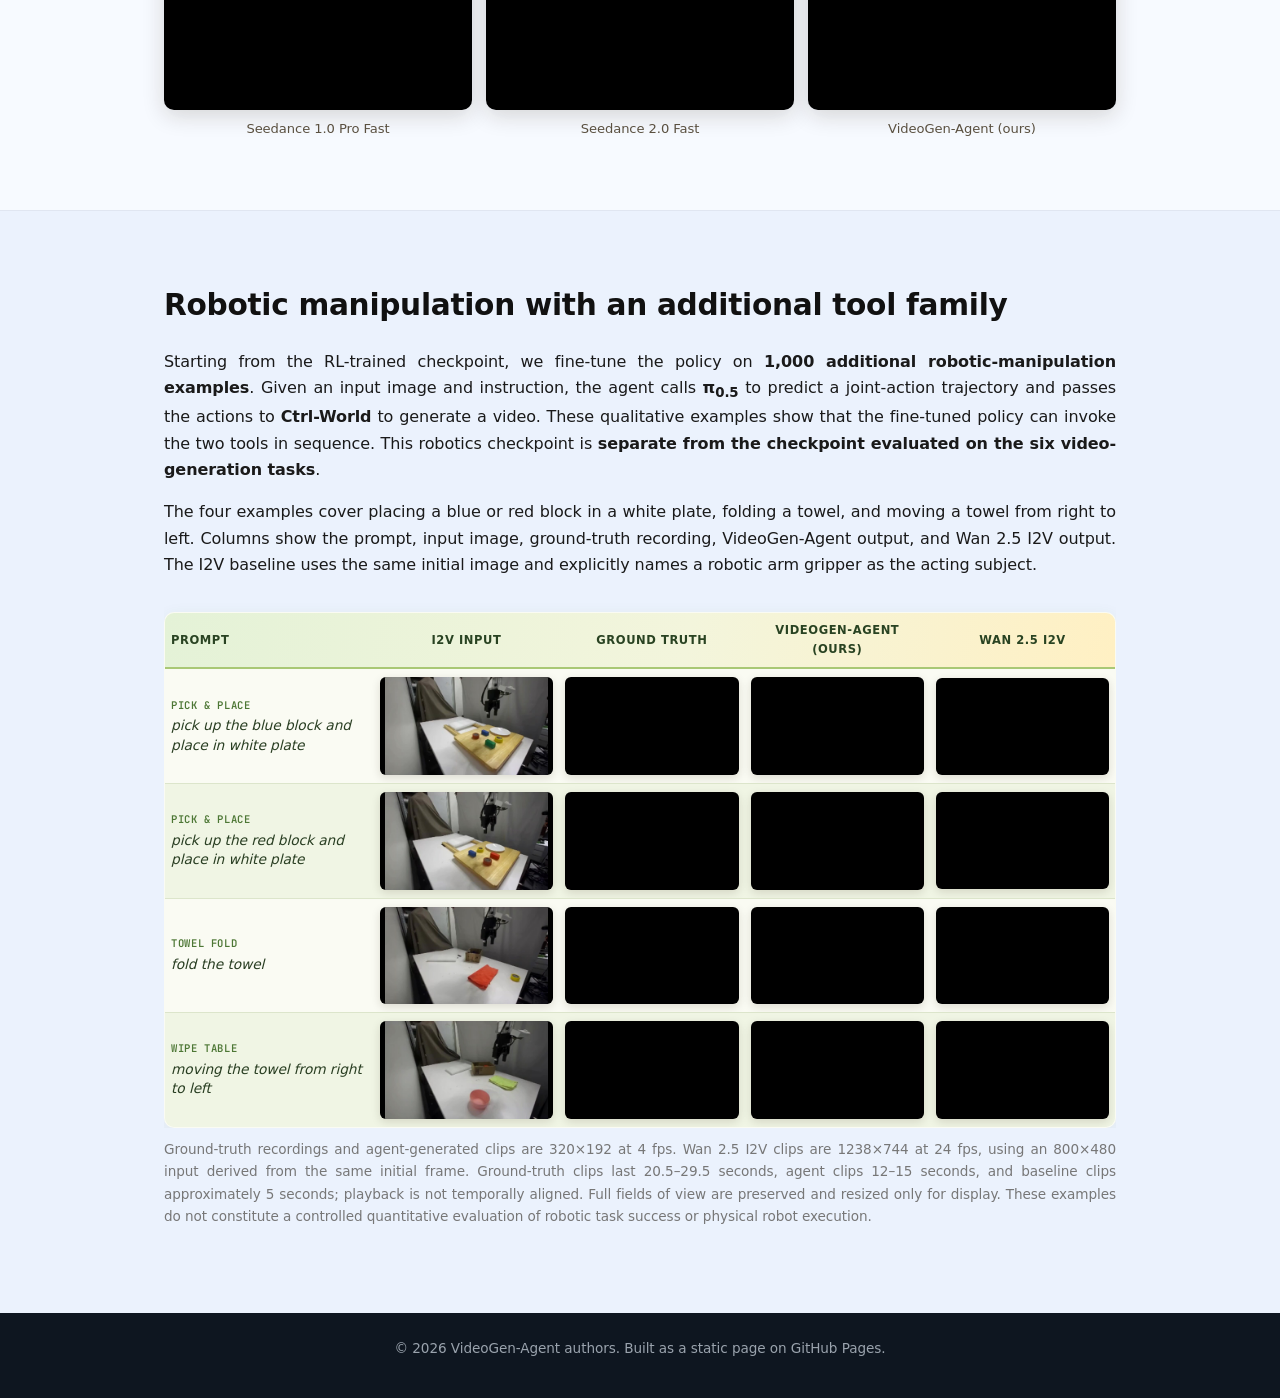
==== commit b5e1b1e2: "Use general T2V description in summary and abstract" ====
--- a/index.html
+++ b/index.html
@@ -76,7 +76,7 @@
       56.5 to <strong>75.6</strong>. Upgrading the generation tools to Toolset&nbsp;2
       at inference time, without any additional agent training, further raises the
       score to <strong>86.1</strong>. In a separate human study, raters prefer
-      <strong>Toolset&nbsp;1</strong> over Seedance&nbsp;1.0&nbsp;Pro&nbsp;Fast in
+      <strong>Toolset&nbsp;1</strong> over its standalone text-to-video generator in
       <strong>84.3%</strong> of side-by-side comparisons.
     </p>
   </div>
@@ -119,7 +119,7 @@
 <section id="abstract" class="block">
   <div class="container">
     <h2>Abstract</h2>
-    <p>Recent advances in video generative models have enabled high-fidelity, temporally coherent video generation. However, these models often struggle to satisfy prompts requiring specialized knowledge, specific identities, physical consistency, or ordered events. In this paper, we present <strong>VideoGen-Agent</strong>, a multimodal agent trained through <strong>multitask agentic reinforcement learning</strong> to use external tools for video generation. The agent coordinates augmentation, generation, and verification tools through multi-turn interactions, using the prompt and intermediate observations to guide its decisions. We train a shared policy on a category-balanced dataset spanning six tasks. Supervised fine-tuning on teacher-generated trajectories establishes tool-use behavior, which is then refined through reinforcement learning. A category-aware hybrid reward evaluates tool-call validity, task-appropriate tool use, and generated video quality. We further introduce <strong>VABench</strong>, a held-out benchmark of 600 prompts designed to evaluate video generation agents across six capability categories: procedural knowledge, single- and multi-entity identity preservation, physical consistency, scene composition, and multi-shot temporal structure. On VABench, VideoGen-Agent improves over its base video generator by 19.1 points, from 56.5 to 75.6. Upgrading the generation tools further raises the score to 86.1 without additional agent training. Human raters prefer the Toolset&nbsp;1 configuration over its base generator, Seedance&nbsp;1.0&nbsp;Pro&nbsp;Fast, in 84.3% of comparisons. These results support learning tool use across video-generation tasks and show that the trained agent can benefit from subsequent advances in generation tools.</p>
+    <p>Recent advances in video generative models have enabled high-fidelity, temporally coherent video generation. However, these models often struggle to satisfy prompts requiring specialized knowledge, specific identities, physical consistency, or ordered events. In this paper, we present <strong>VideoGen-Agent</strong>, a multimodal agent trained through <strong>multitask agentic reinforcement learning</strong> to use external tools for video generation. The agent coordinates augmentation, generation, and verification tools through multi-turn interactions, using the prompt and intermediate observations to guide its decisions. We train a shared policy on a category-balanced dataset spanning six tasks. Supervised fine-tuning on teacher-generated trajectories establishes tool-use behavior, which is then refined through reinforcement learning. A category-aware hybrid reward evaluates tool-call validity, task-appropriate tool use, and generated video quality. We further introduce <strong>VABench</strong>, a held-out benchmark of 600 prompts designed to evaluate video generation agents across six capability categories: procedural knowledge, single- and multi-entity identity preservation, physical consistency, scene composition, and multi-shot temporal structure. On VABench, VideoGen-Agent improves over its base video generator by 19.1 points, from 56.5 to 75.6. Upgrading the generation tools further raises the score to 86.1 without additional agent training. In a paired human evaluation, raters prefer VideoGen-Agent with Toolset&nbsp;1 over its underlying standalone text-to-video generator in 84.3% of comparisons. These results support learning tool use across video-generation tasks and show that the trained agent can benefit from subsequent advances in generation tools.</p>
   </div>
 </section>
 
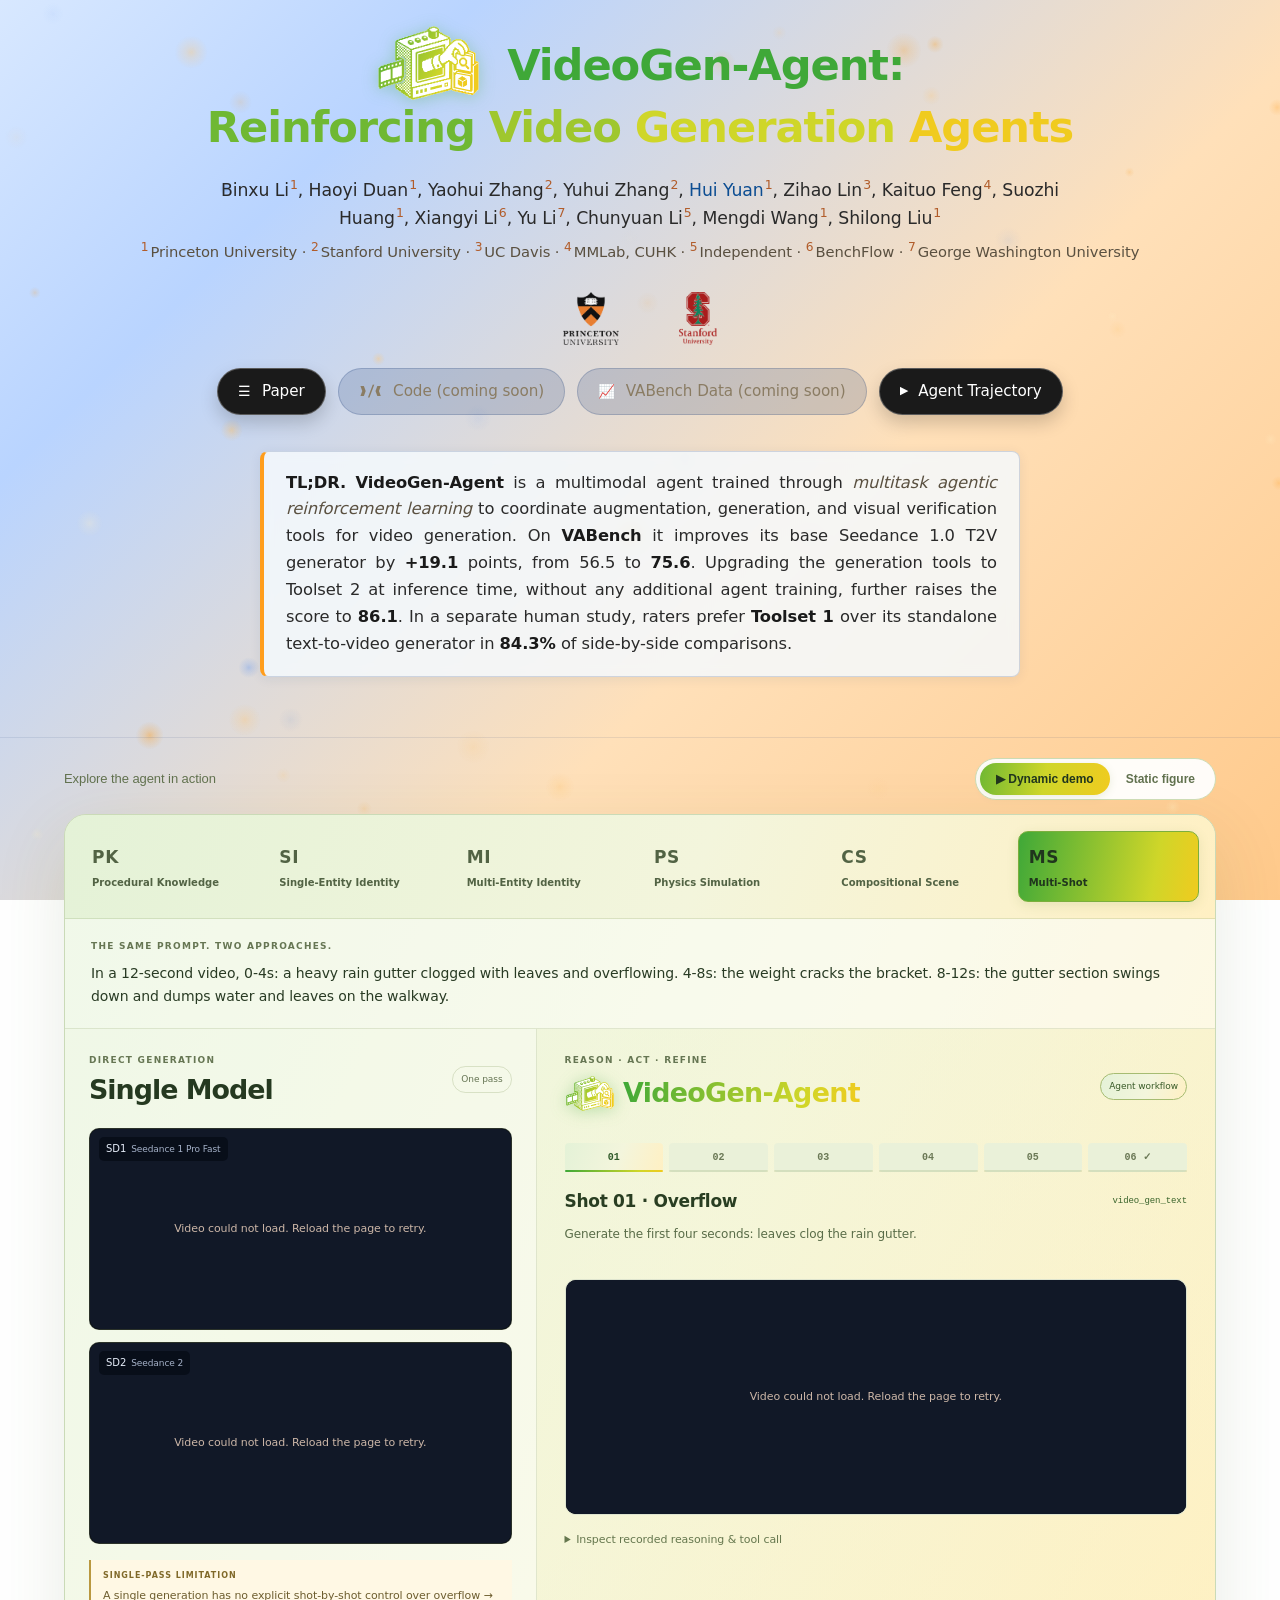
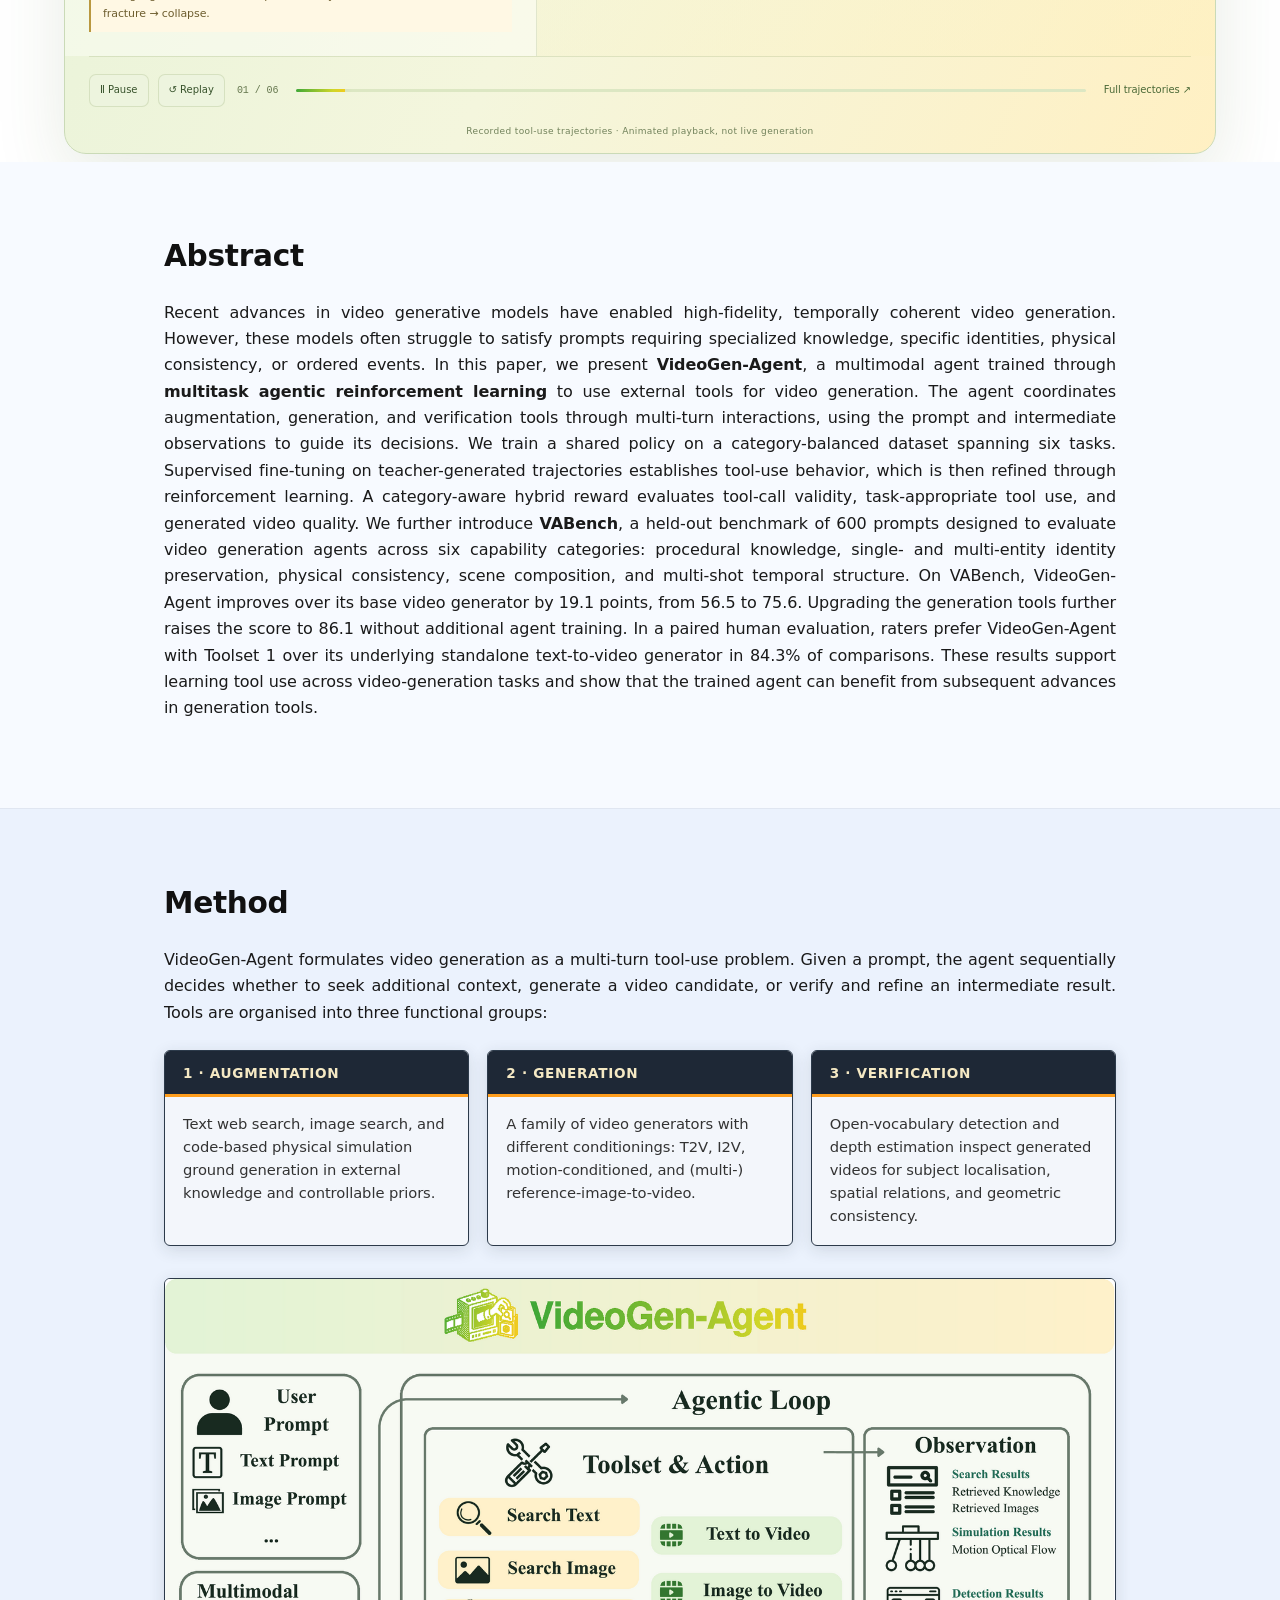
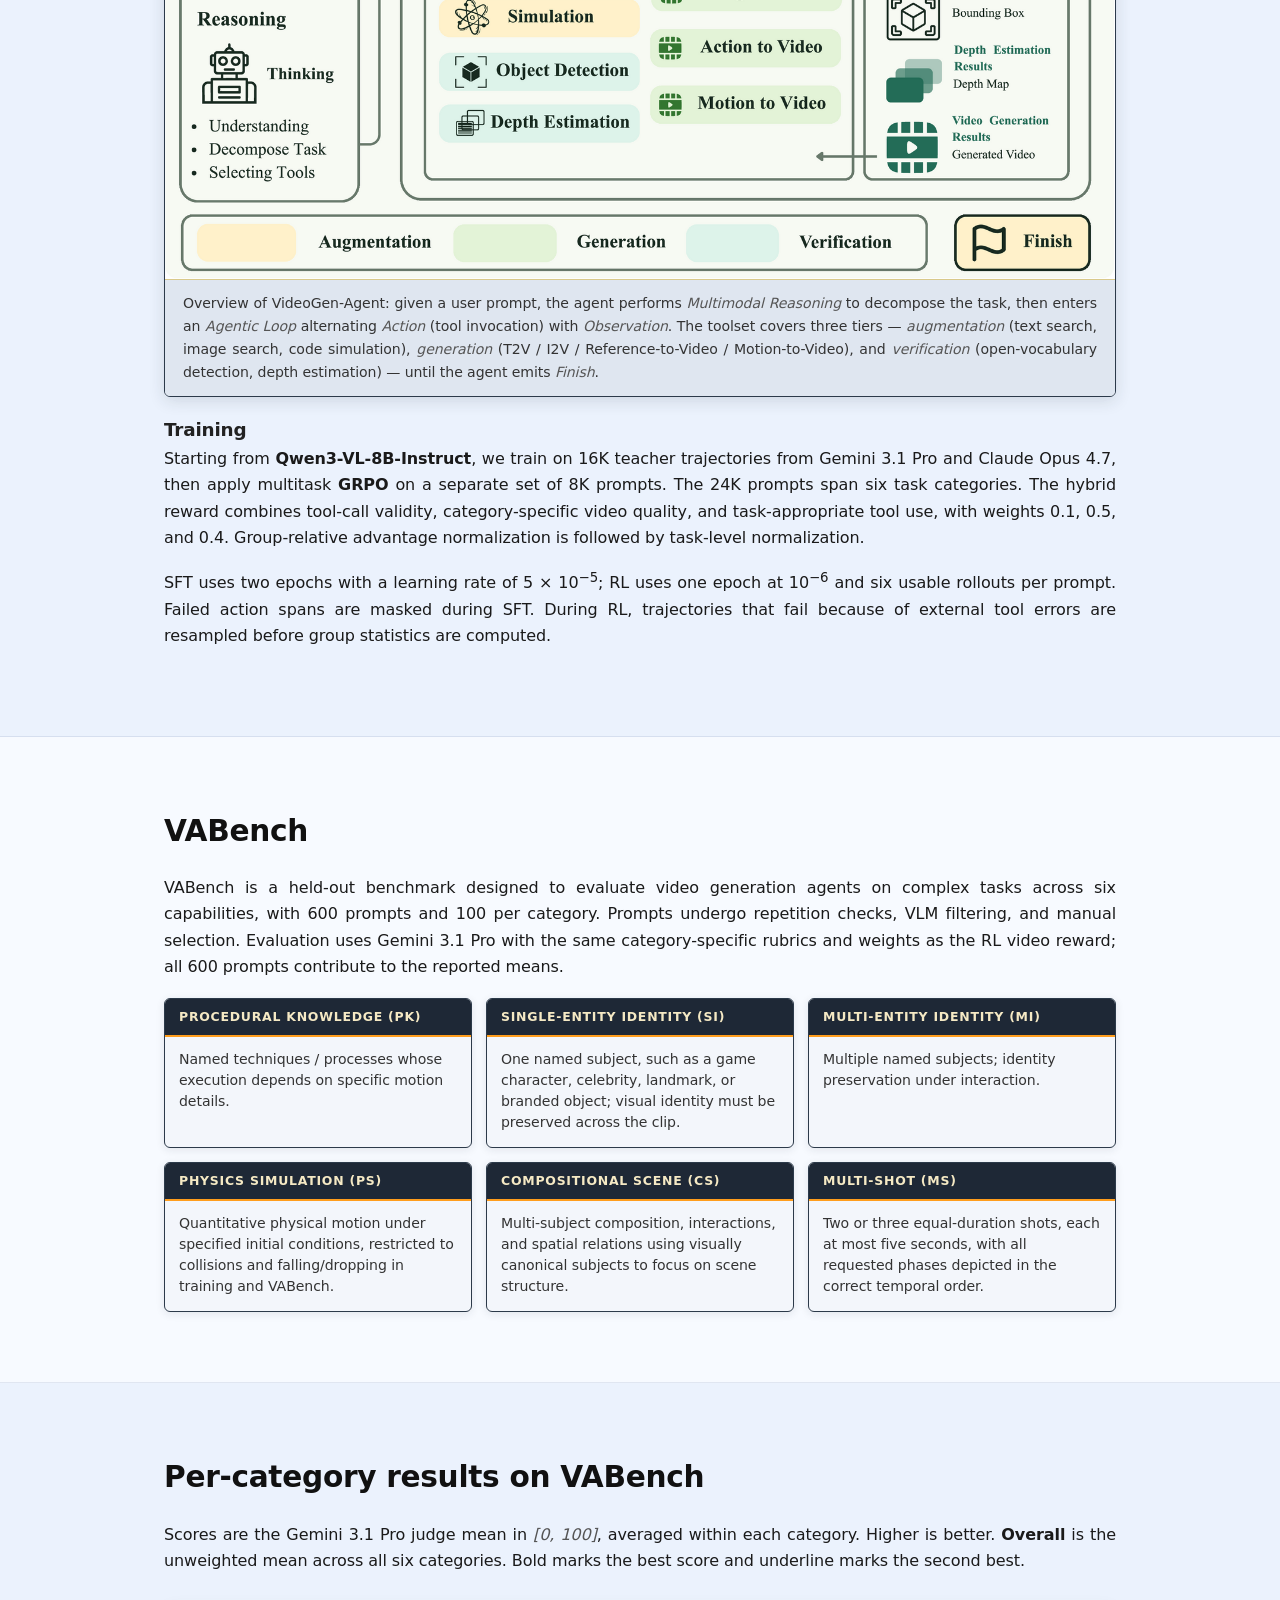
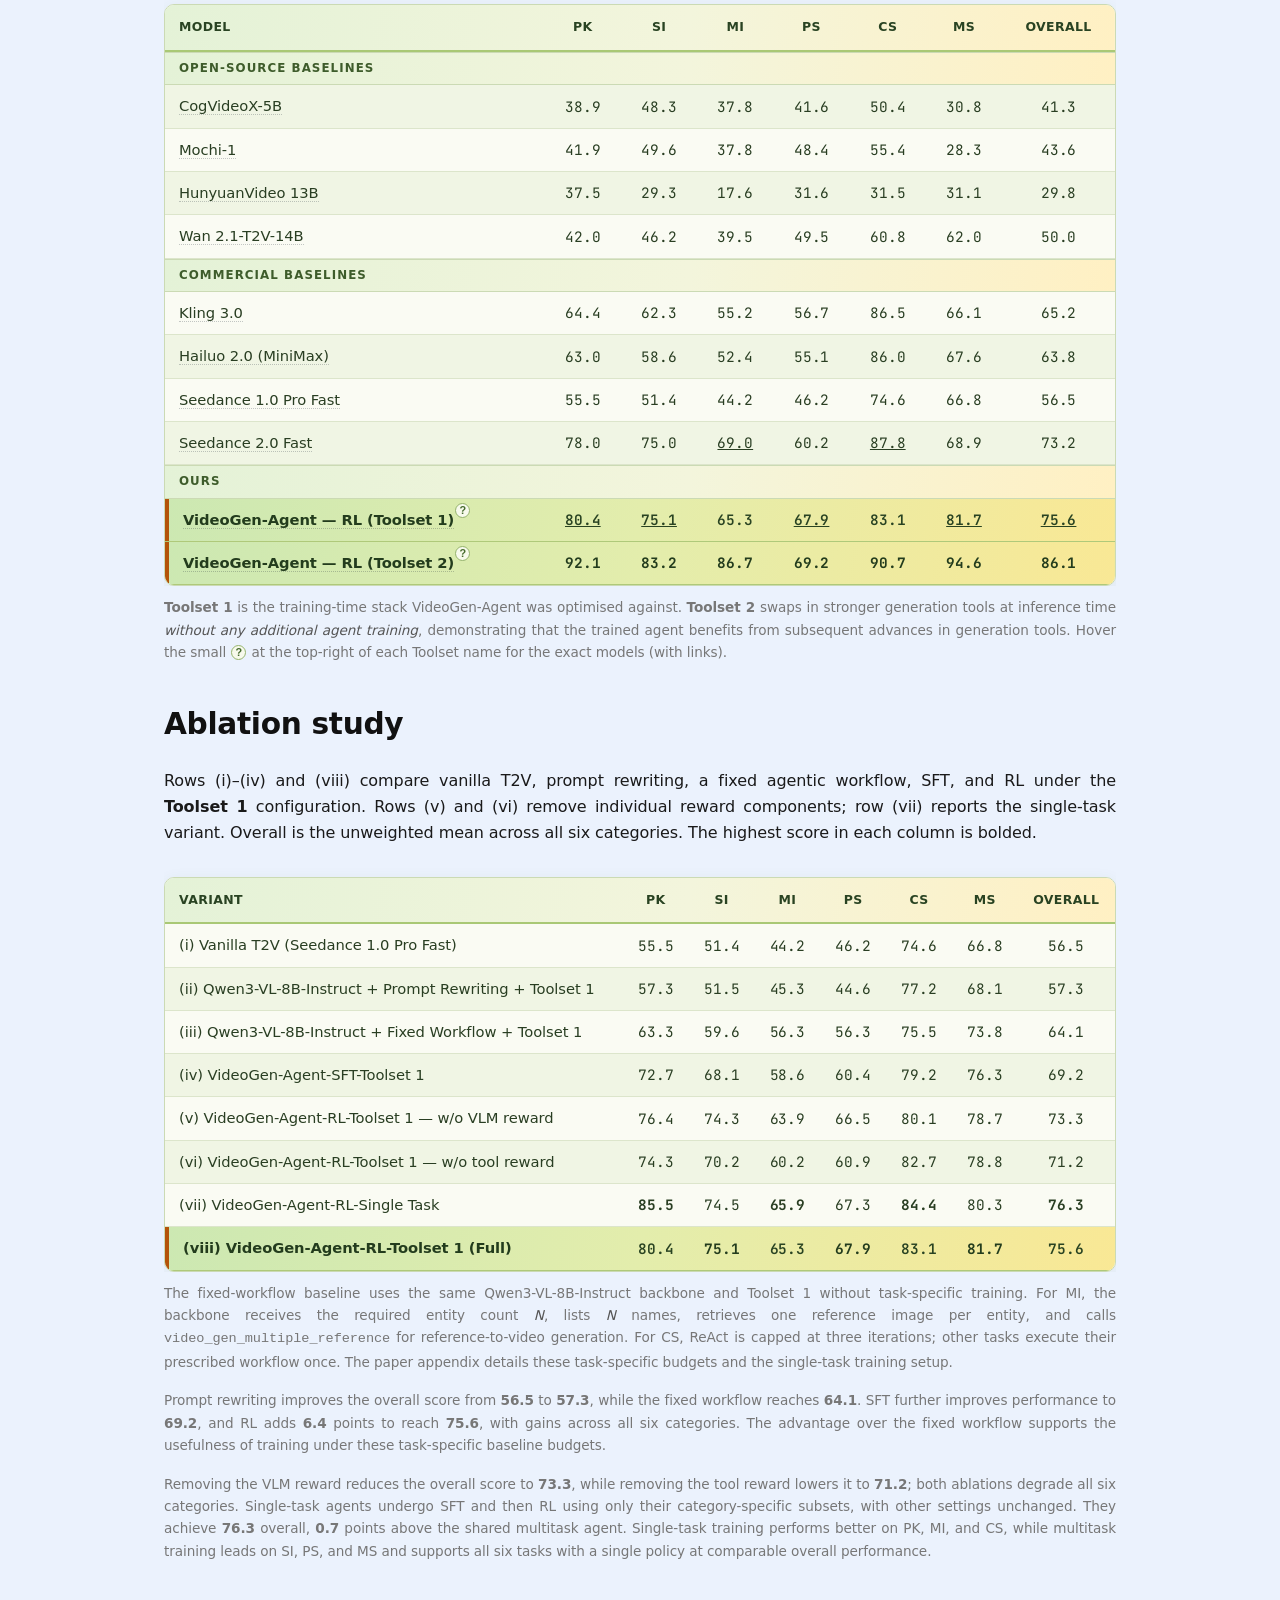
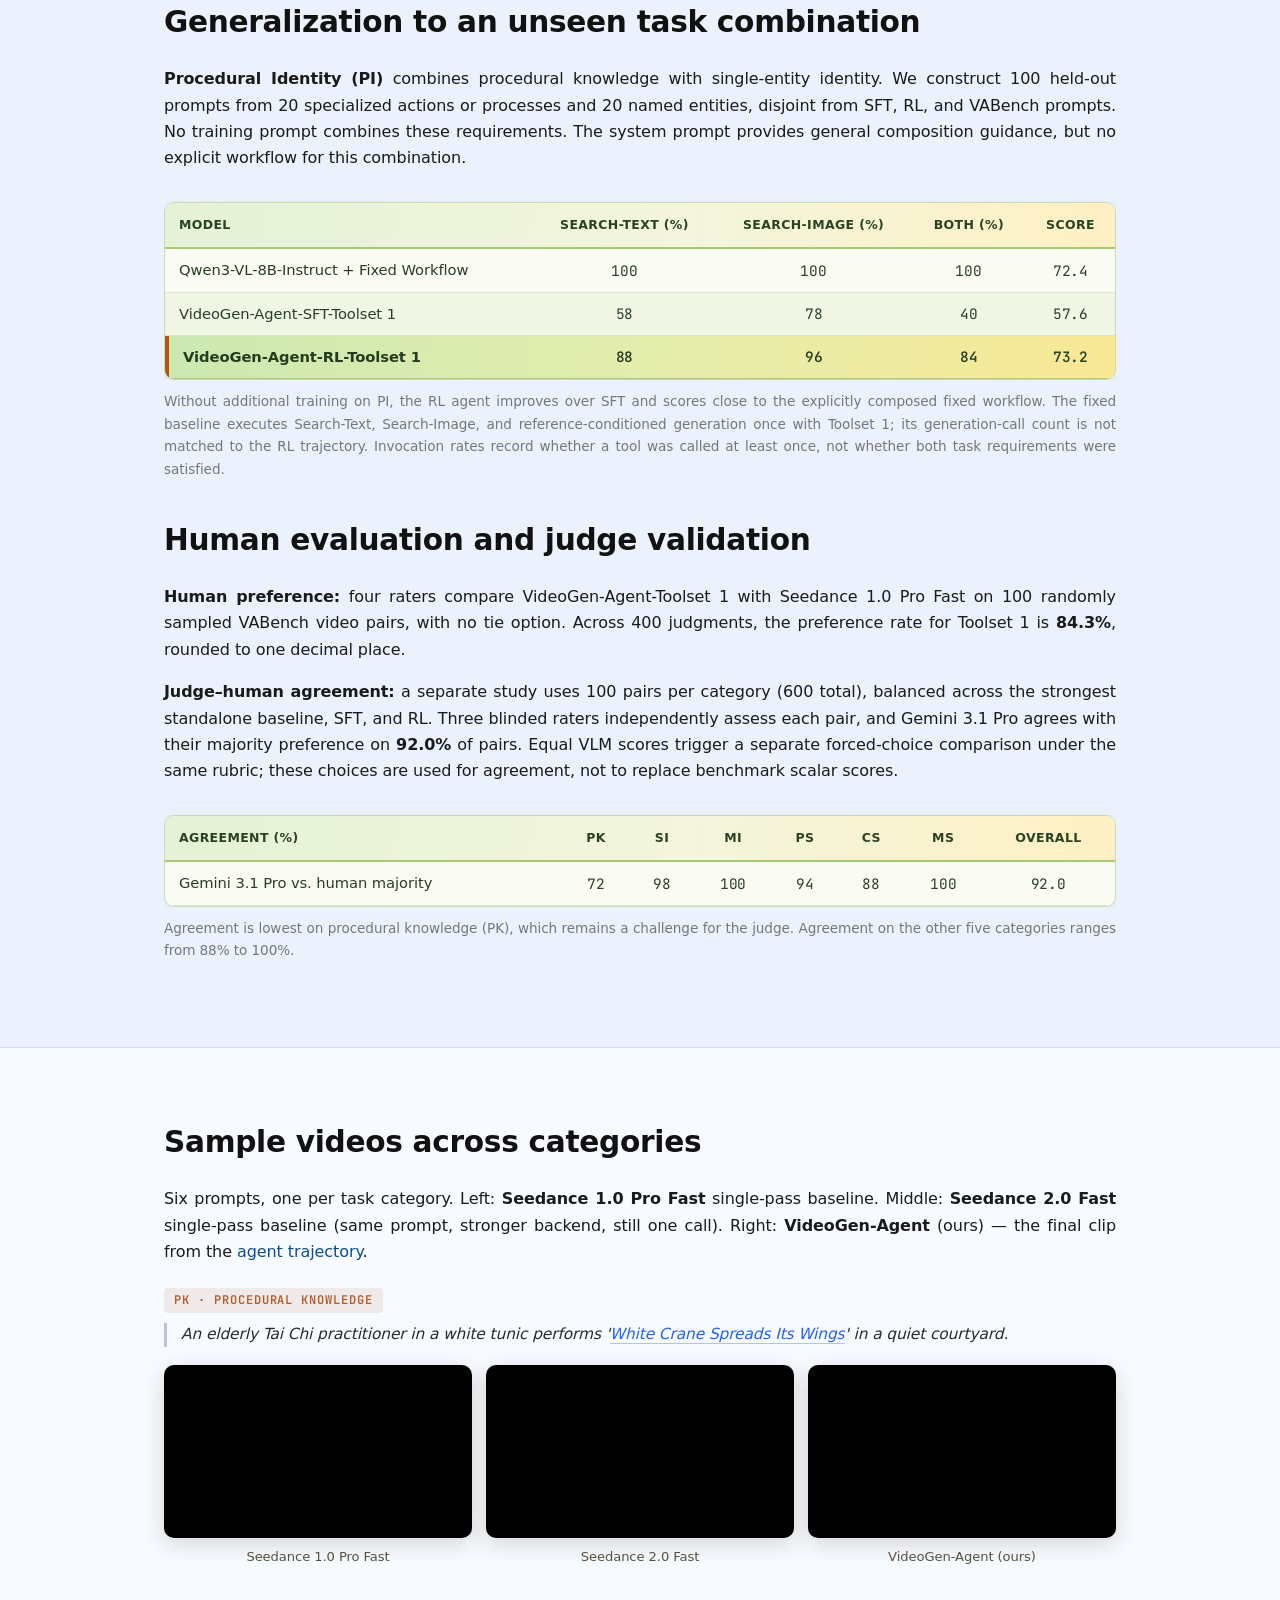
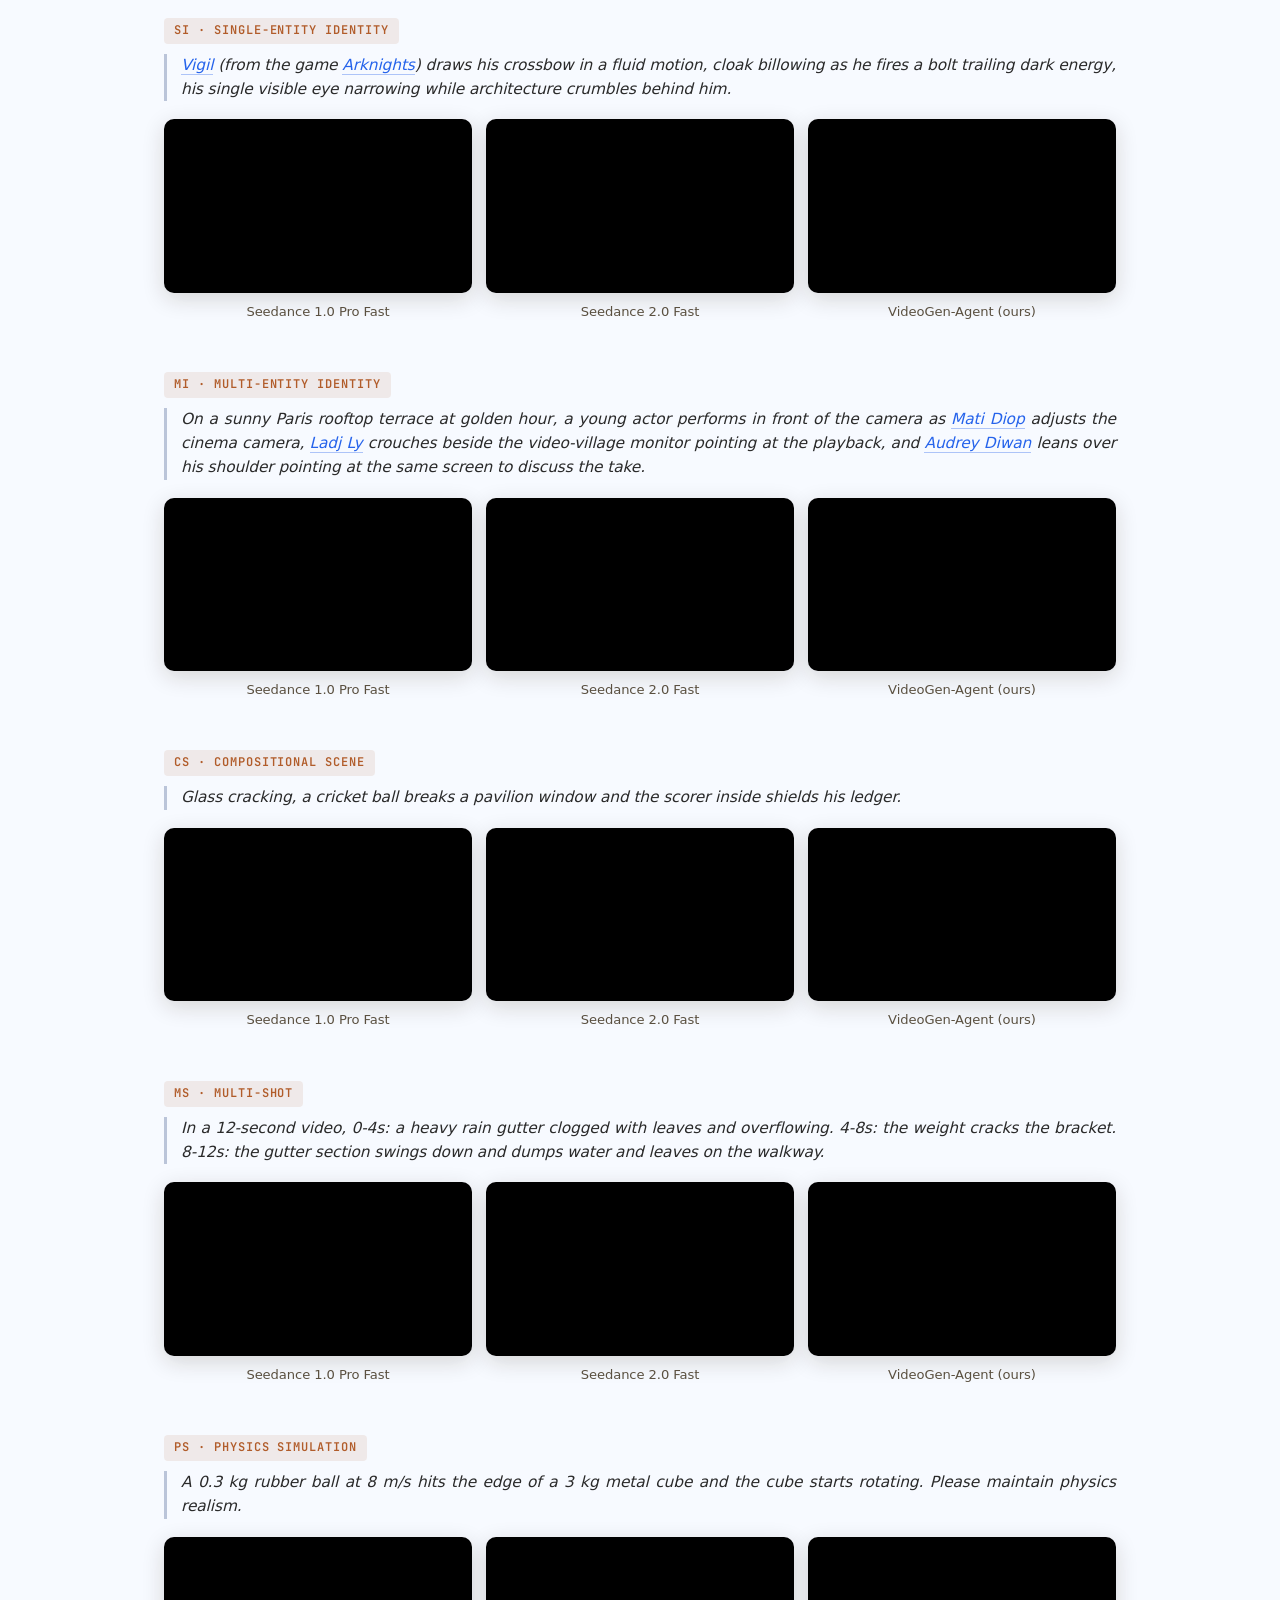
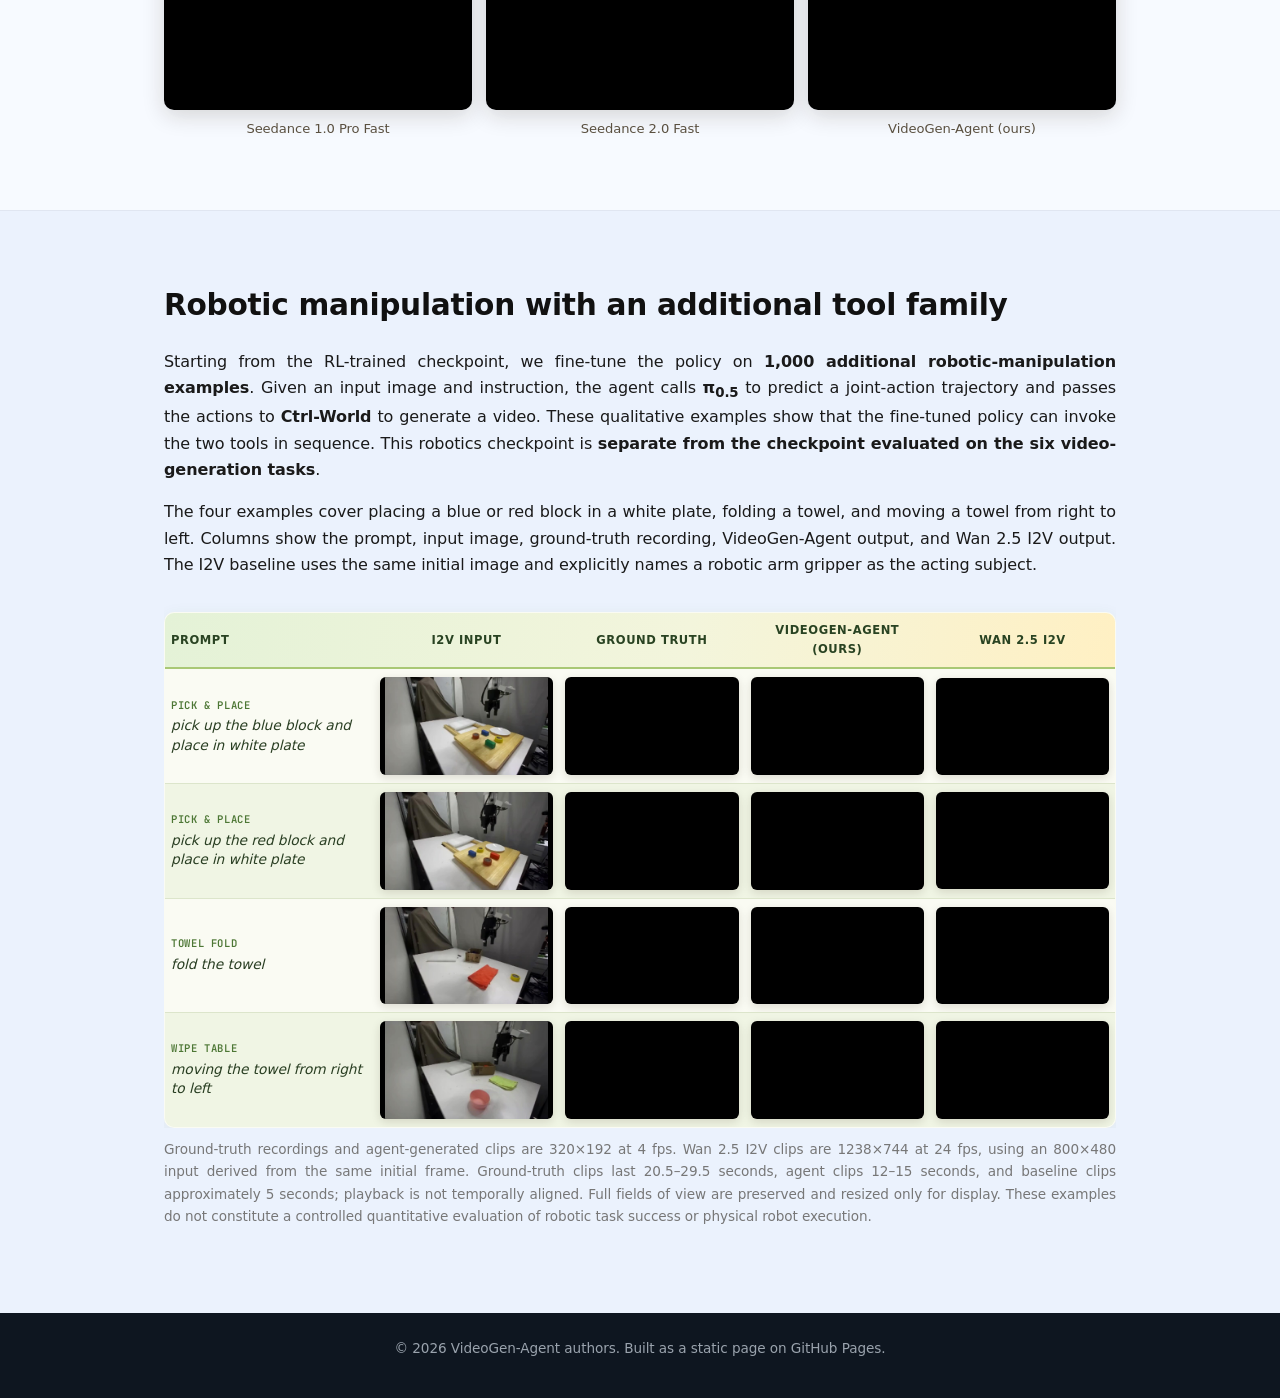
==== commit 63ad8618: "Match interactive demo typography to body font" ====
--- a/index.html
+++ b/index.html
@@ -16,7 +16,7 @@
 <link rel="icon" type="image/png" sizes="16x16"  href="images/favicon-16.png" />
 <link rel="apple-touch-icon" sizes="180x180"     href="apple-touch-icon.png" />
 <link rel="shortcut icon" href="favicon.ico" />
-<link rel="stylesheet" href="css/trajectory-demo.css?v=green-yellow-v2">
+<link rel="stylesheet" href="css/trajectory-demo.css?v=satoshi-v1">
 <script src="js/demo-data.js" defer></script>
 <script src="js/trajectory-demo.js?v=green-yellow-v2" defer></script>
 </head>
--- a/css/trajectory-demo.css
+++ b/css/trajectory-demo.css
@@ -1,11 +1,11 @@
 /* Scoped interactive teaser. No framework or external font dependency. */
 .teaser-wrap .container{max-width:1200px}
-.demo-mode-bar{display:flex;align-items:center;justify-content:space-between;gap:16px;margin:0 0 14px;font:500 13px/1.4 system-ui,sans-serif;color:#61714e}
+.demo-mode-bar{display:flex;align-items:center;justify-content:space-between;gap:16px;margin:0 0 14px;font:500 13px/1.4 "Satoshi",-apple-system,BlinkMacSystemFont,"Segoe UI",sans-serif;color:#61714e}
 .demo-mode-bar>div{display:flex;padding:4px;border:1px solid #cedcb5;border-radius:30px;background:#fffffff0}
-.demo-mode-bar button{border:0;background:transparent;color:#61714e;border-radius:24px;padding:9px 16px;cursor:pointer;font:600 12px system-ui,sans-serif}
+.demo-mode-bar button{border:0;background:transparent;color:#61714e;border-radius:24px;padding:9px 16px;cursor:pointer;font:600 12px "Satoshi",-apple-system,BlinkMacSystemFont,"Segoe UI",sans-serif}
 .demo-mode-bar button[aria-pressed=true]{background:#36652c;color:white;box-shadow:0 2px 8px #17294220}
 .teaser-media[data-mode=static] .trajectory-demo{display:none}
-.trajectory-demo{--accent:#367b2c;color:#20351d;background:linear-gradient(115deg,#e4f2d7 0%,#f4f6dd 52%,#fff0c3 100%);border:1px solid #cadab7;border-radius:22px;overflow:hidden;box-shadow:0 24px 70px #466b2720;font-family:Inter,-apple-system,BlinkMacSystemFont,"Segoe UI",sans-serif;text-align:left}
+.trajectory-demo{--accent:#367b2c;color:#20351d;background:linear-gradient(115deg,#e4f2d7 0%,#f4f6dd 52%,#fff0c3 100%);border:1px solid #cadab7;border-radius:22px;overflow:hidden;box-shadow:0 24px 70px #466b2720;font-family:inherit;text-align:left}
 .trajectory-demo *{box-sizing:border-box}
 .trajectory-demo button{font:inherit;cursor:pointer}
 .trajectory-demo button:focus-visible,.trajectory-demo a:focus-visible,.trajectory-demo summary:focus-visible{outline:2px solid var(--accent);outline-offset:4px}
@@ -23,7 +23,7 @@
 .demo-baseline{background:#f5f8ed;border-right:1px solid #75904a30}
 .demo-agent{background:linear-gradient(140deg,#f7f9eb,transparent)}
 .demo-column-head{display:flex;justify-content:space-between;gap:8px;align-items:center;margin-bottom:22px}
-.trajectory-demo h2{font-family:Inter,-apple-system,BlinkMacSystemFont,"Segoe UI",sans-serif;font-size:clamp(21px,2.1vw,27px);font-weight:650;letter-spacing:-1px;line-height:1.15;margin:7px 0 0;color:#253920;border:0;padding:0;text-transform:none}
+.trajectory-demo h2{font-family:inherit;font-size:clamp(21px,2.1vw,27px);font-weight:650;letter-spacing:-1px;line-height:1.15;margin:7px 0 0;color:#253920;border:0;padding:0;text-transform:none}
 .demo-agent h2{color:var(--accent)}
 /* Brand-styled VideoGen-Agent heading — matches the site H1 title exactly:
    Satoshi 700 + deep-green #3FA838 + small brand-mark logo to the left. */
@@ -57,7 +57,7 @@
 .demo-images img{width:calc(33.333% - 4px);max-height:100%;object-fit:contain;border-radius:6px;min-width:0}
 .demo-images img:only-child{width:100%;height:100%}
 .demo-evidence{width:100%;height:100%;padding:18px;overflow:auto;font:11px/1.8 ui-monospace,monospace;color:#3a502f;white-space:pre-wrap;margin:0;background:radial-gradient(ellipse at top right,#e2eebd,transparent 70%)}
-.demo-evidence-label{font:9px system-ui,sans-serif;letter-spacing:.15em;color:var(--accent);display:block;margin-bottom:12px}
+.demo-evidence-label{font:9px "Satoshi",-apple-system,BlinkMacSystemFont,"Segoe UI",sans-serif;letter-spacing:.15em;color:var(--accent);display:block;margin-bottom:12px}
 .demo-trace{margin-top:13px;color:#65774e;font-size:11px}
 .demo-trace summary{cursor:pointer;padding:3px 0;width:fit-content}
 .demo-trace[open]{padding:12px;background:#ffffffb3;border:1px solid #879f5330;border-radius:8px}
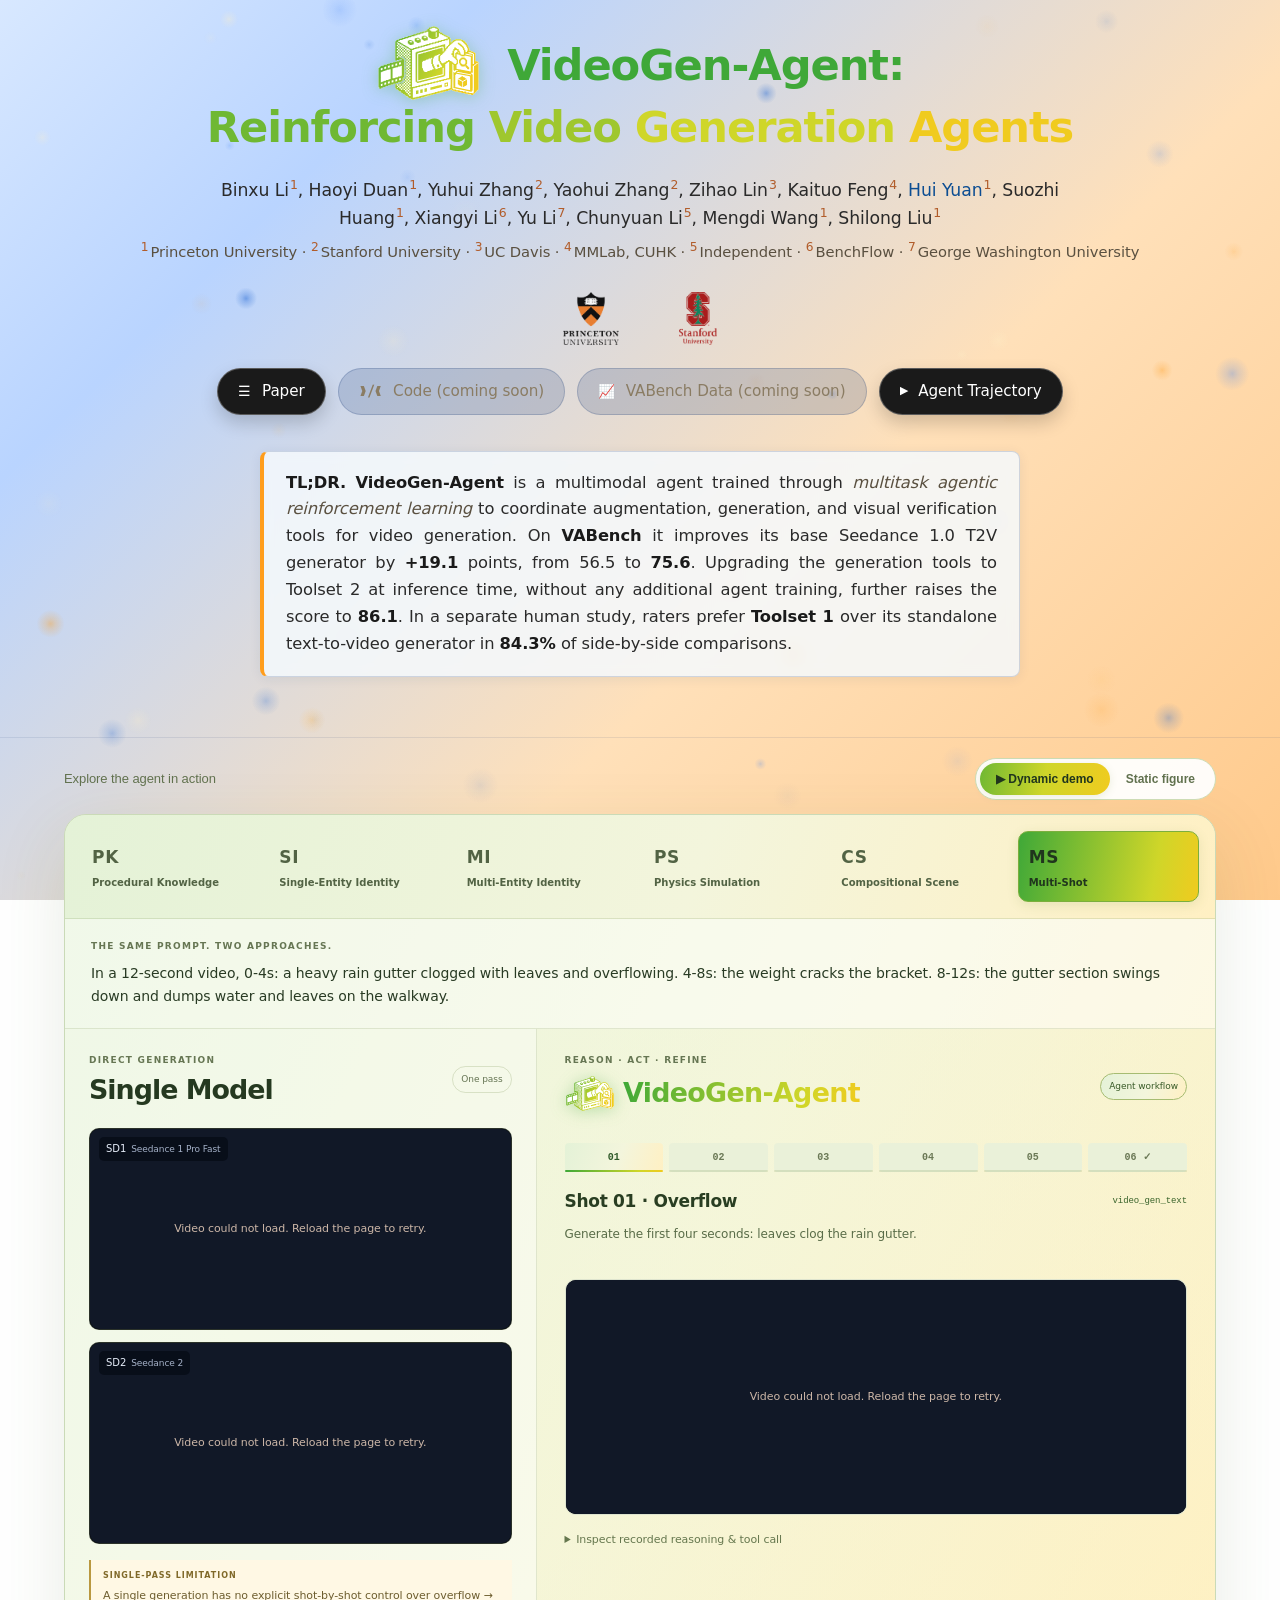
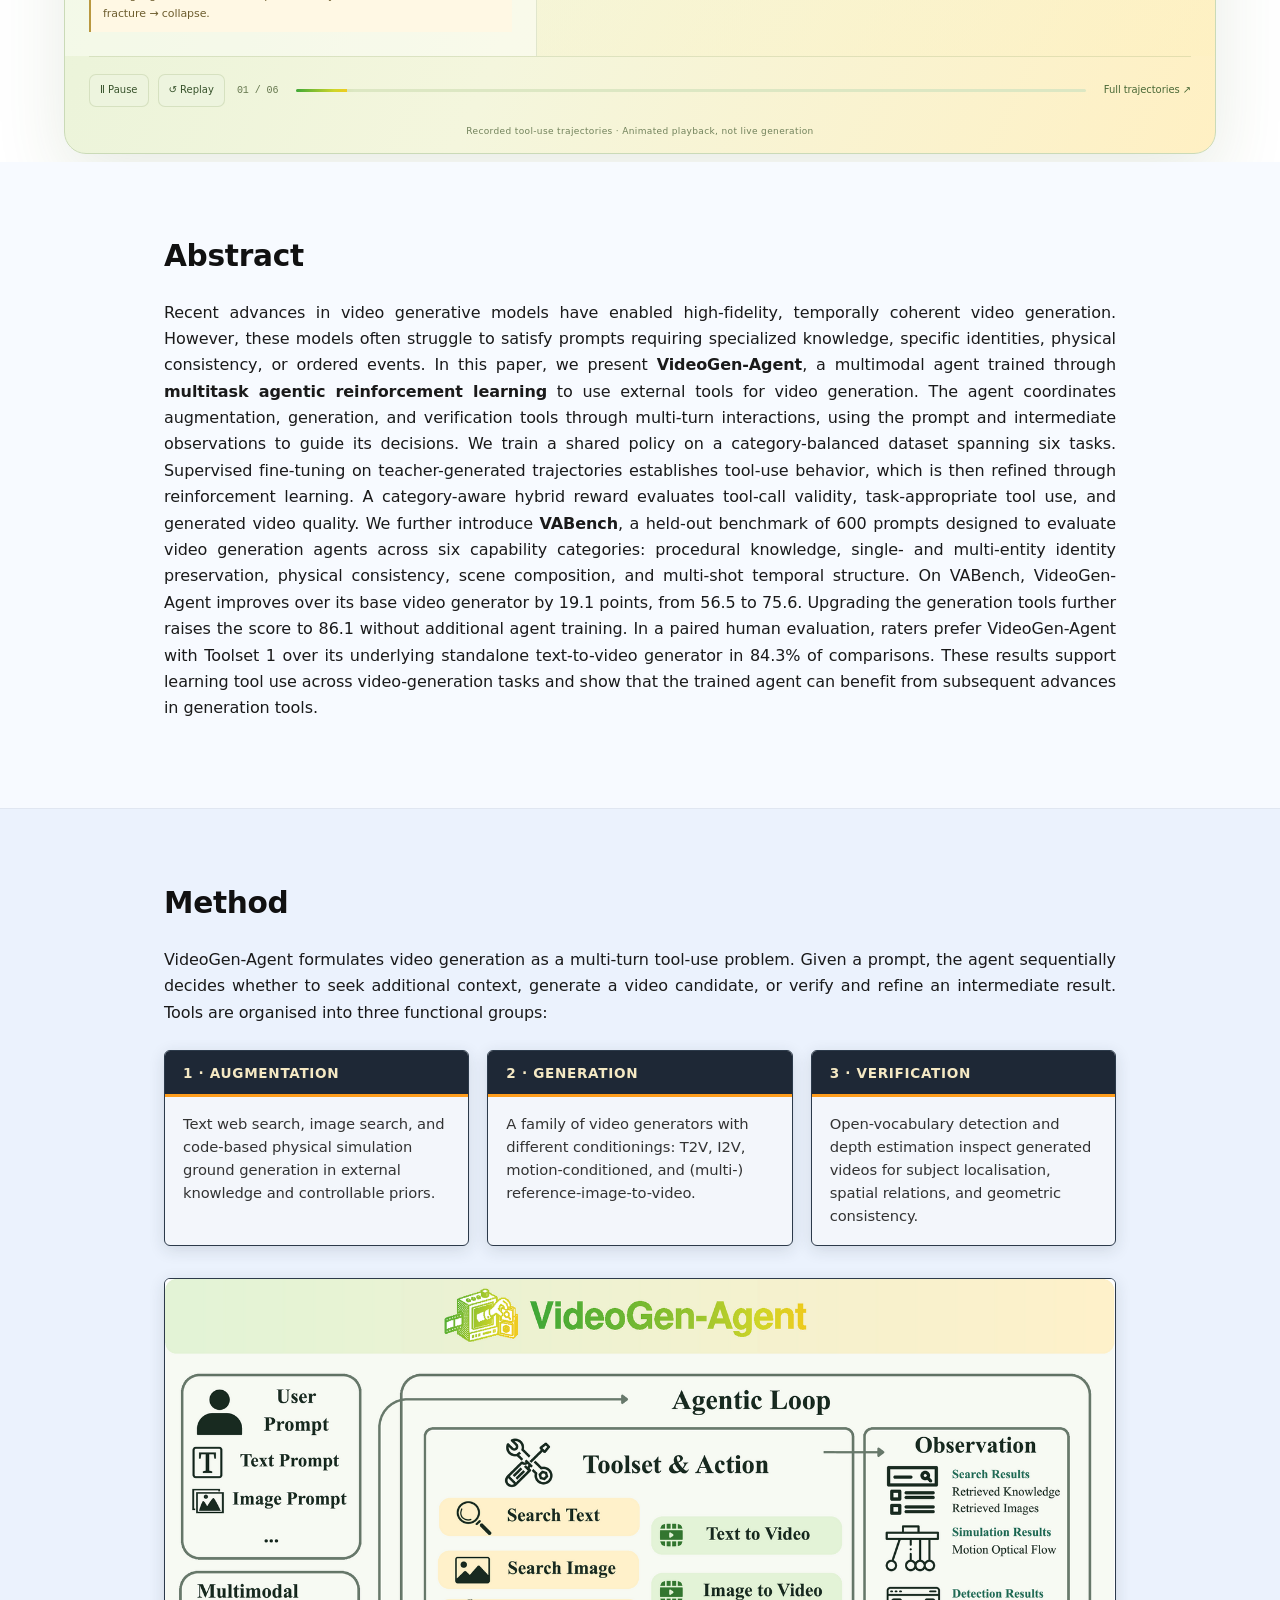
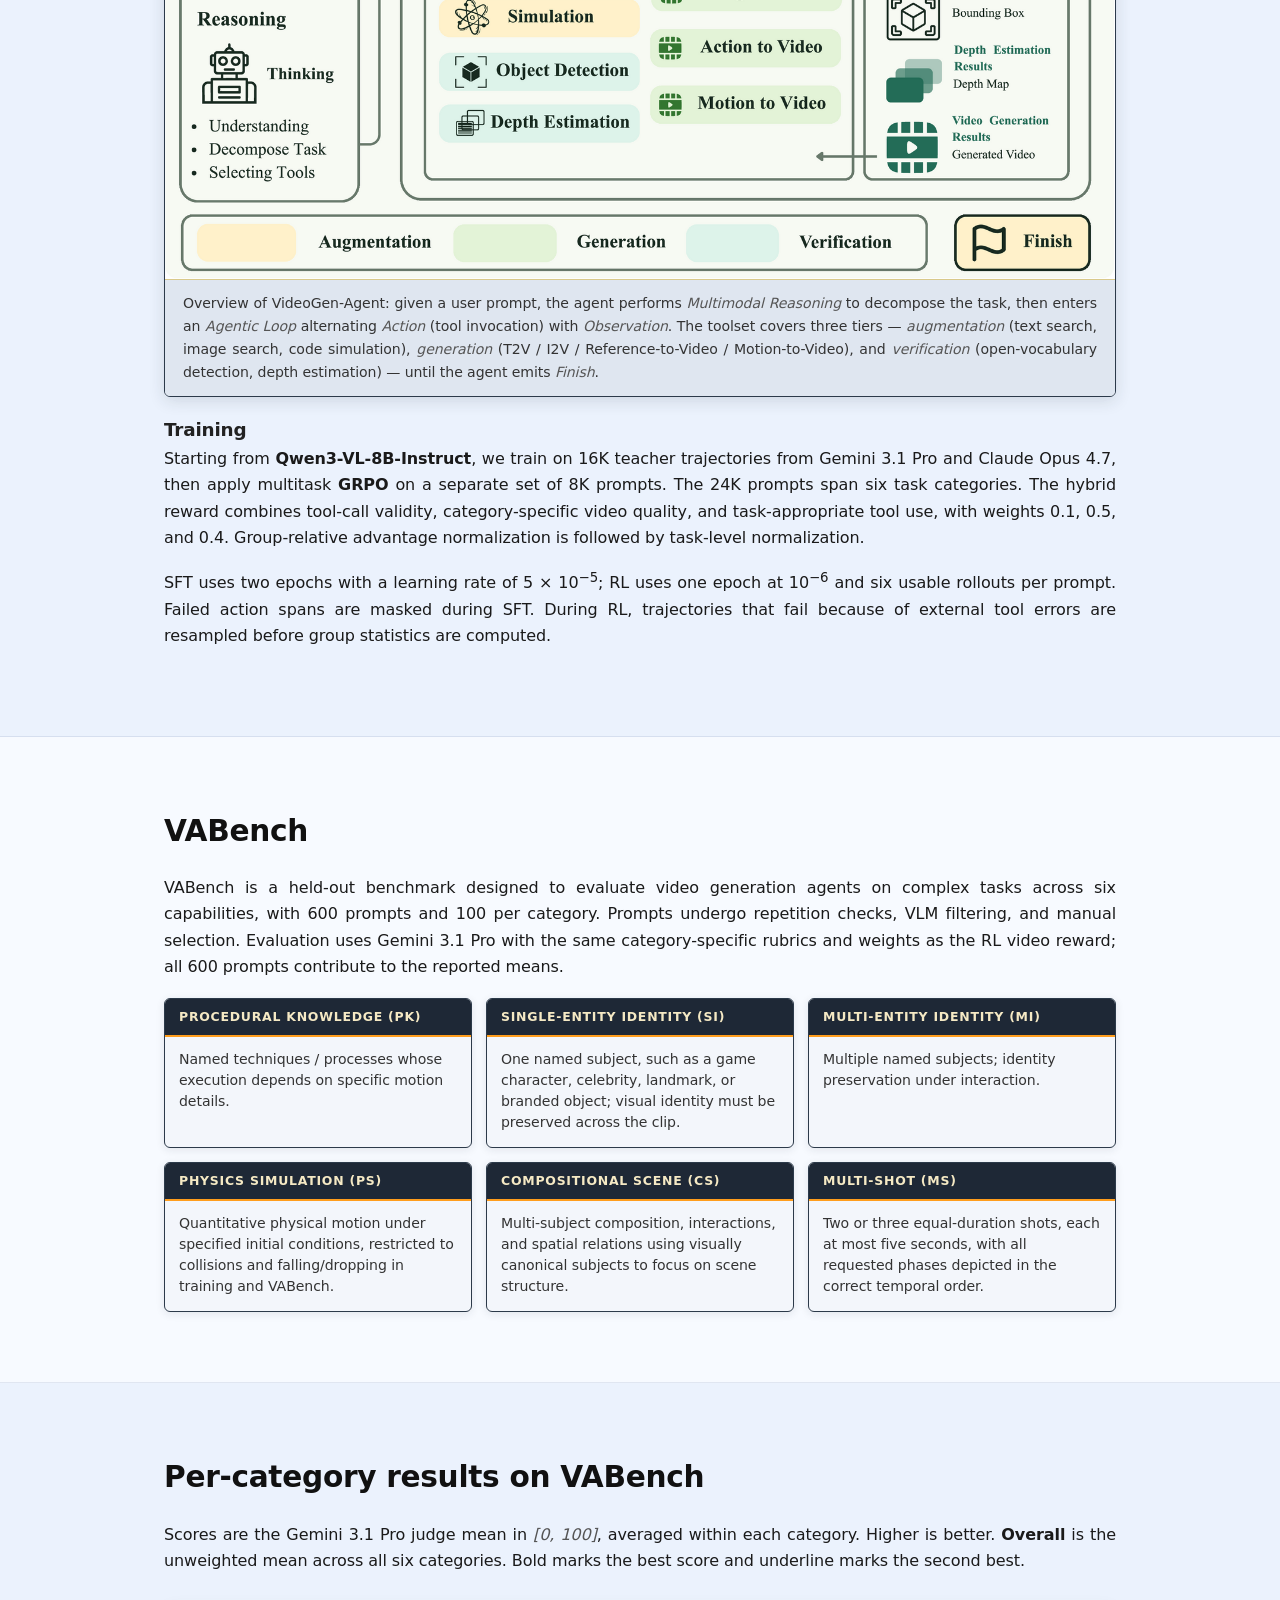
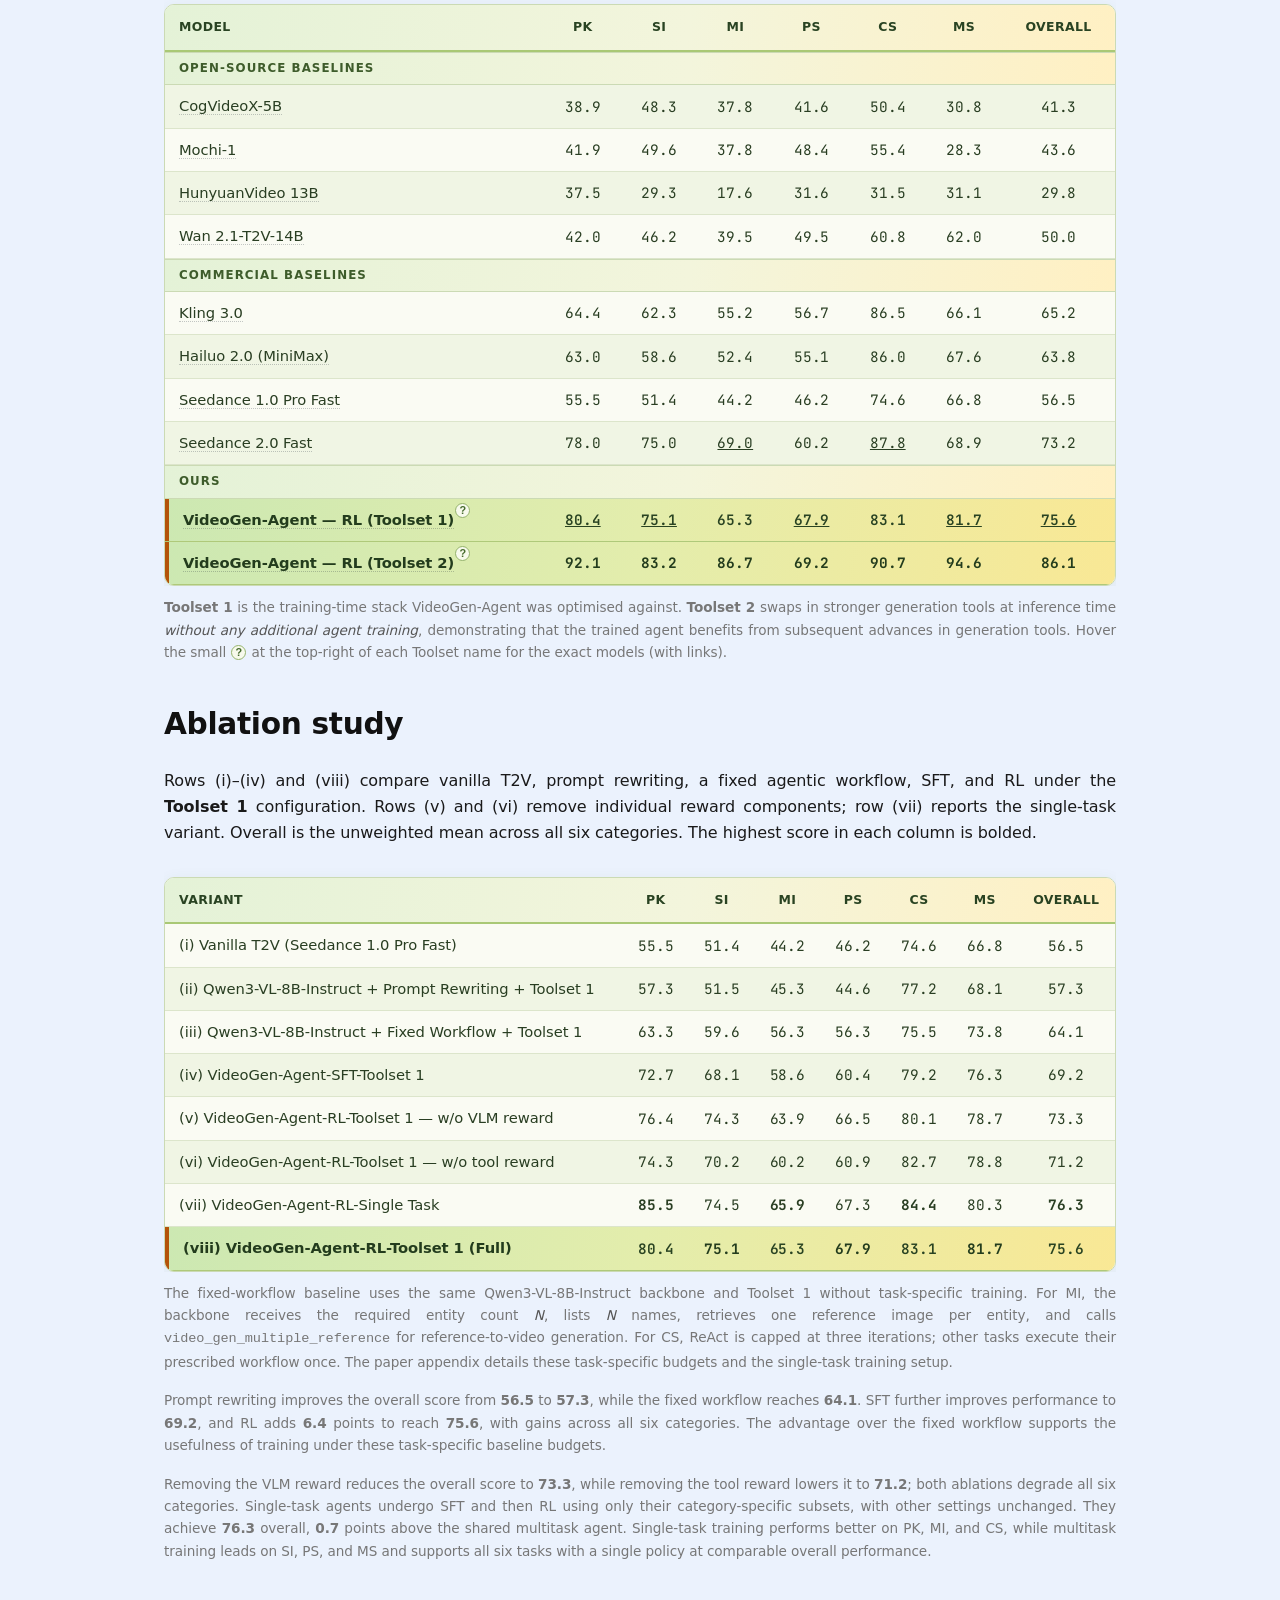
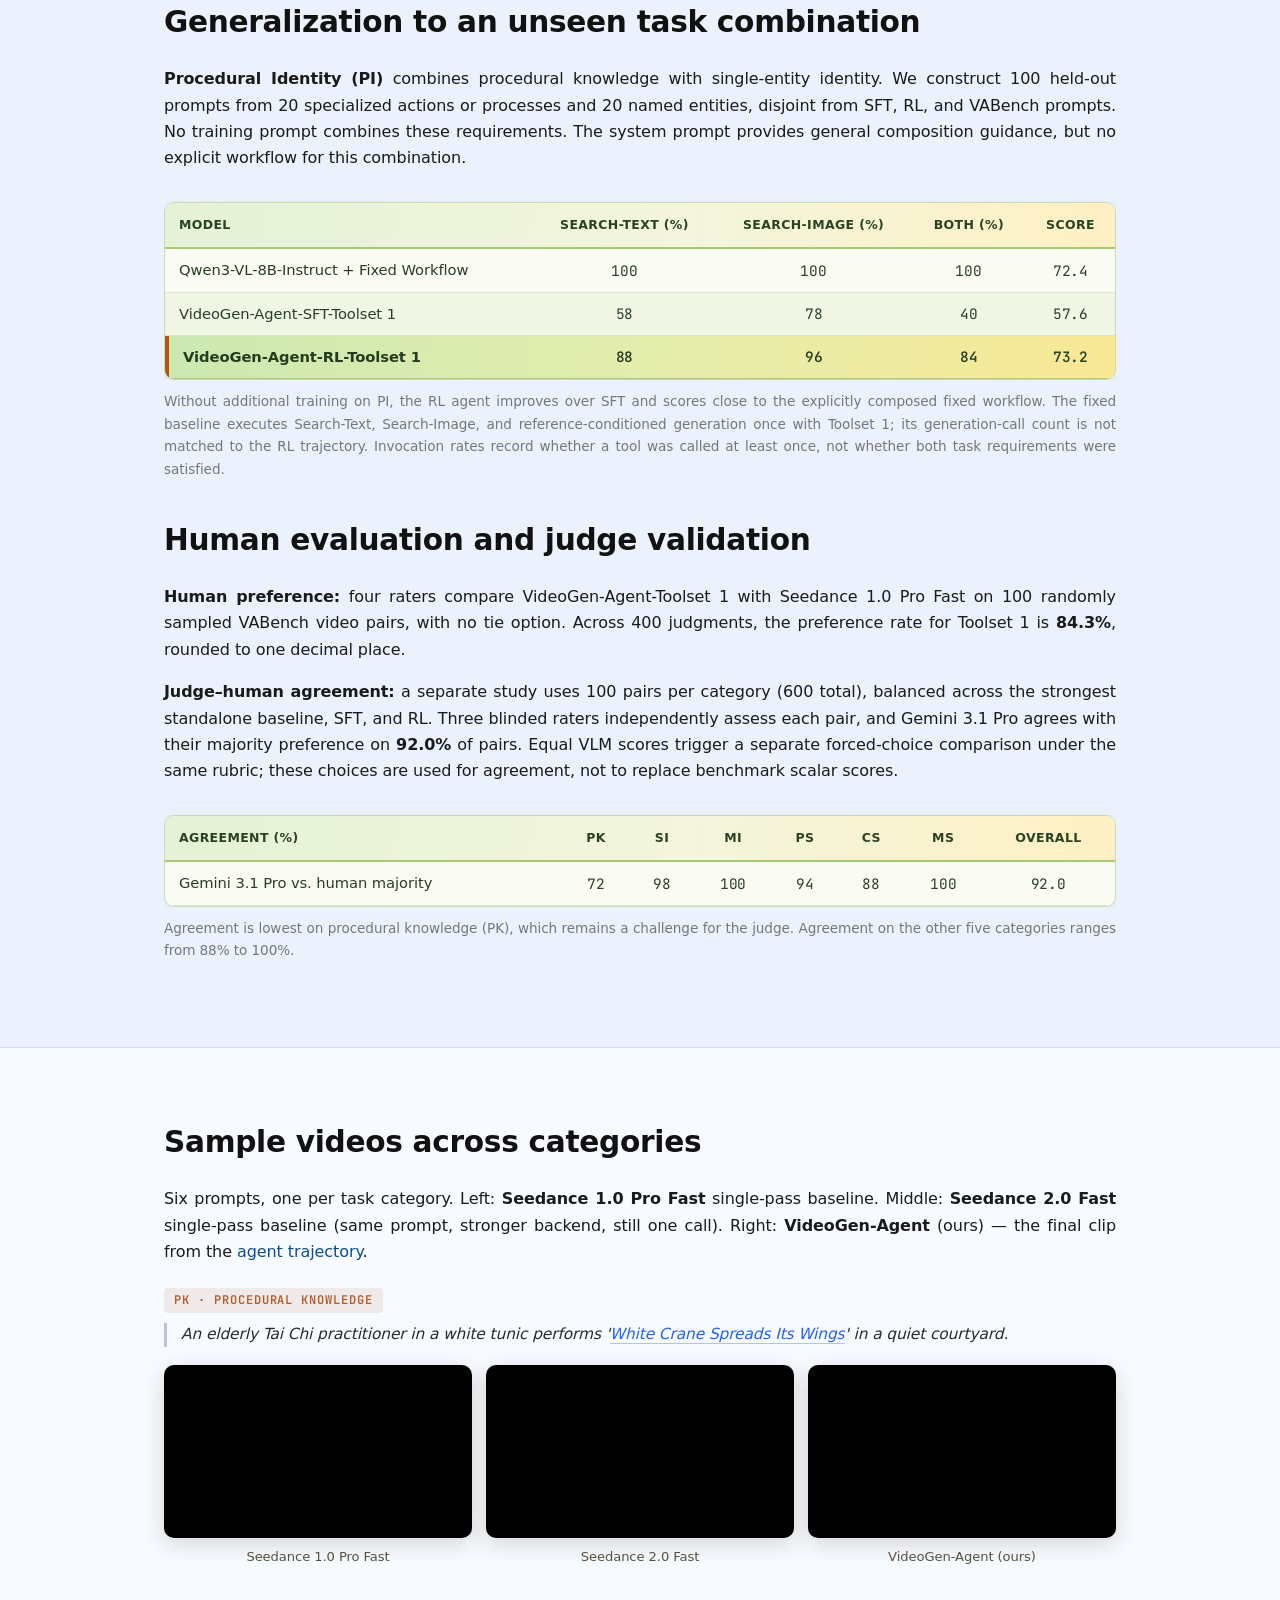
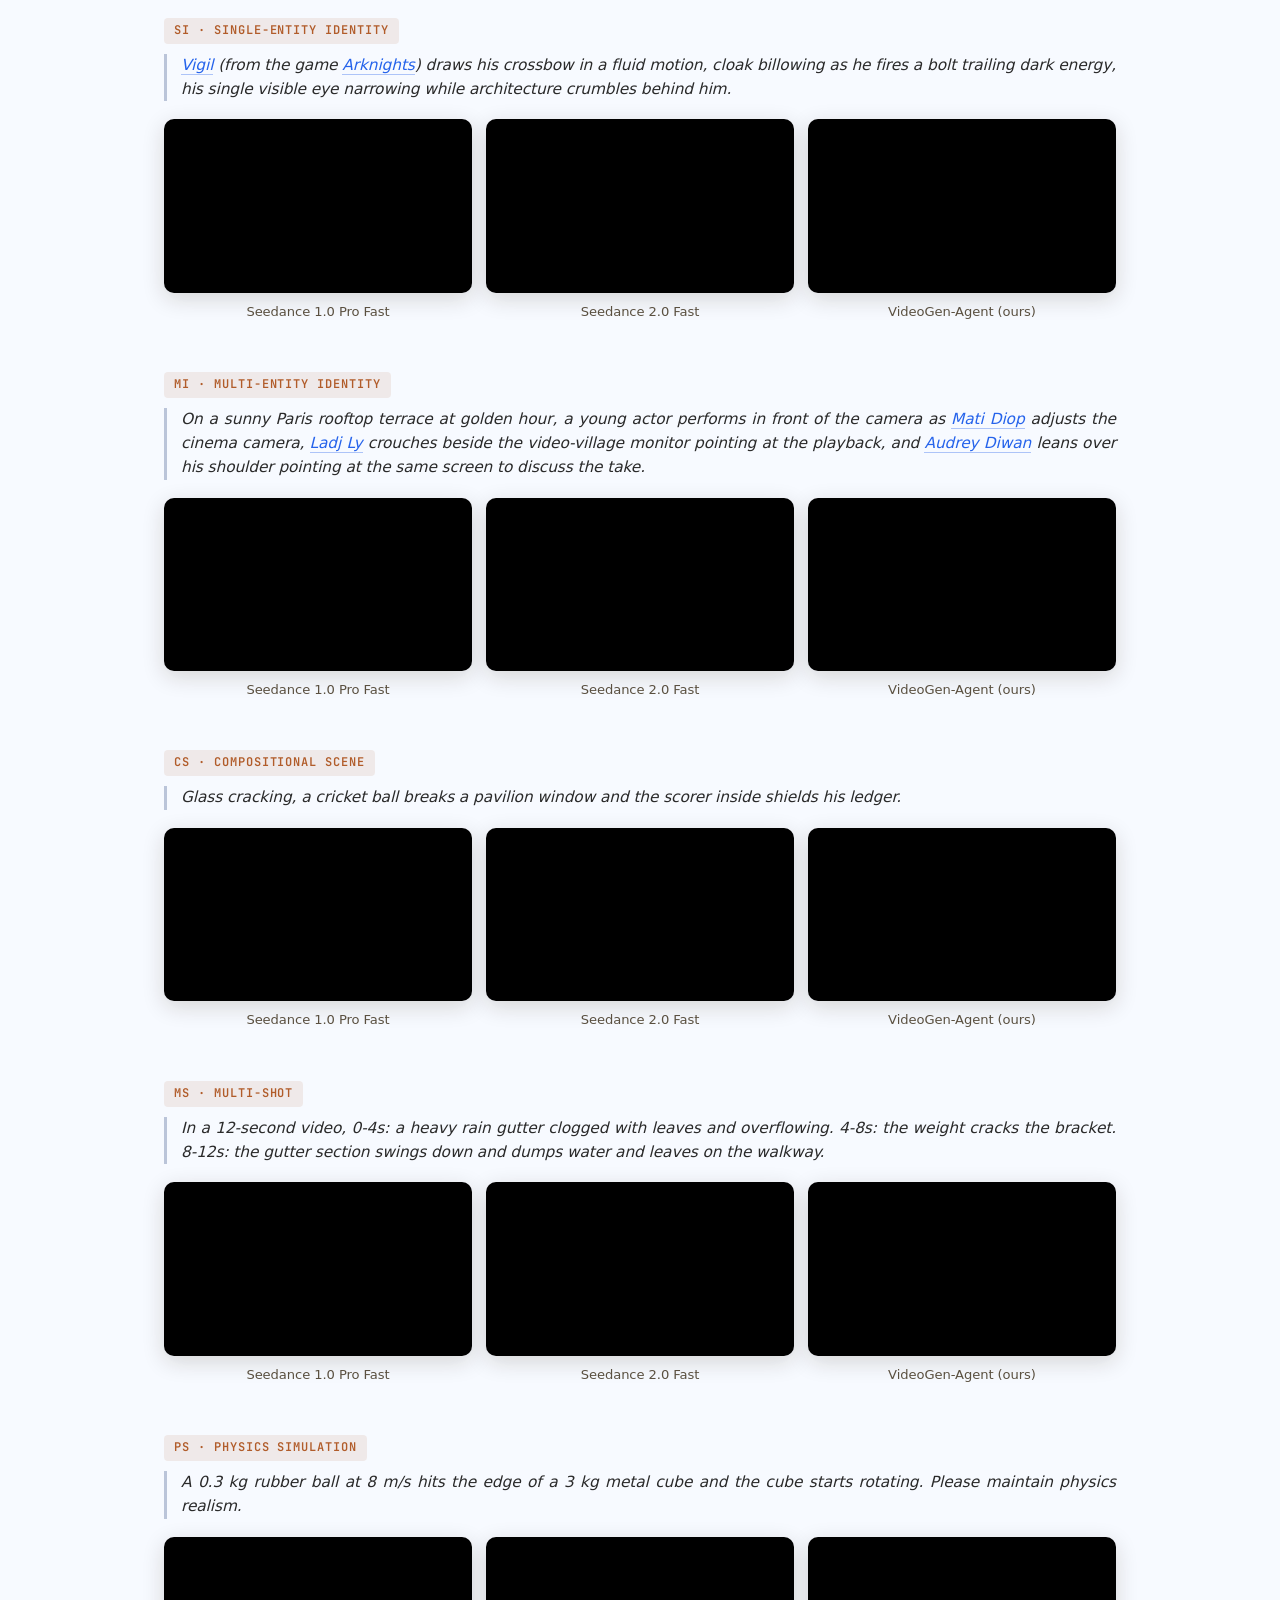
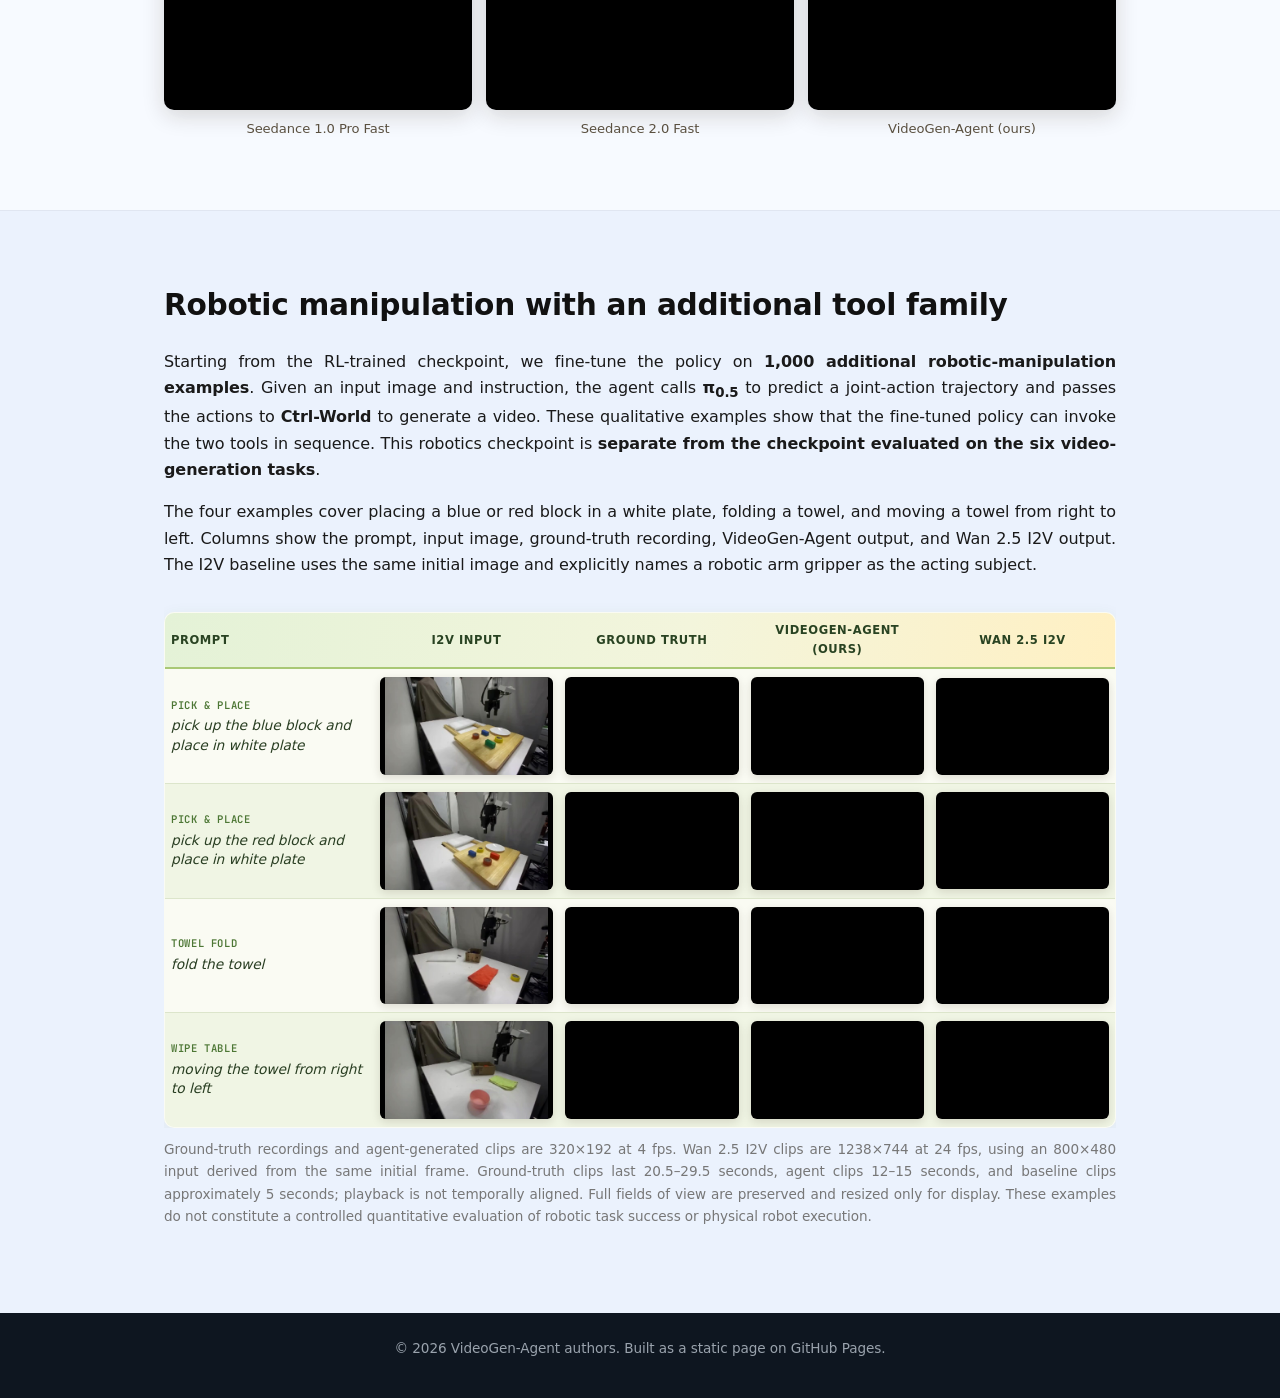
==== commit b3c7f03d: "Update author order to match revised manuscript" ====
--- a/index.html
+++ b/index.html
@@ -34,9 +34,9 @@
       <span class="title-w5">Agents</span>
     </h1>
     <p class="authors">
-      Binxu Li<sup>1</sup>, Haoyi Duan<sup>1</sup>, Yaohui Zhang<sup>2</sup>,
-      Yuhui Zhang<sup>2</sup>, <a href="https://hhhhuiyuan.github.io/" target="_blank" rel="noopener">Hui Yuan</a><sup>1</sup>,
-      Zihao Lin<sup>3</sup>, Kaituo Feng<sup>4</sup>, Suozhi Huang<sup>1</sup>,
+      Binxu Li<sup>1</sup>, Haoyi Duan<sup>1</sup>, Yuhui Zhang<sup>2</sup>,
+      Yaohui Zhang<sup>2</sup>, Zihao Lin<sup>3</sup>, Kaituo Feng<sup>4</sup>,
+      <a href="https://hhhhuiyuan.github.io/" target="_blank" rel="noopener">Hui Yuan</a><sup>1</sup>, Suozhi Huang<sup>1</sup>,
       Xiangyi Li<sup>6</sup>, Yu Li<sup>7</sup>, Chunyuan Li<sup>5</sup>,
       Mengdi Wang<sup>1</sup>, Shilong Liu<sup>1</sup>
     </p>
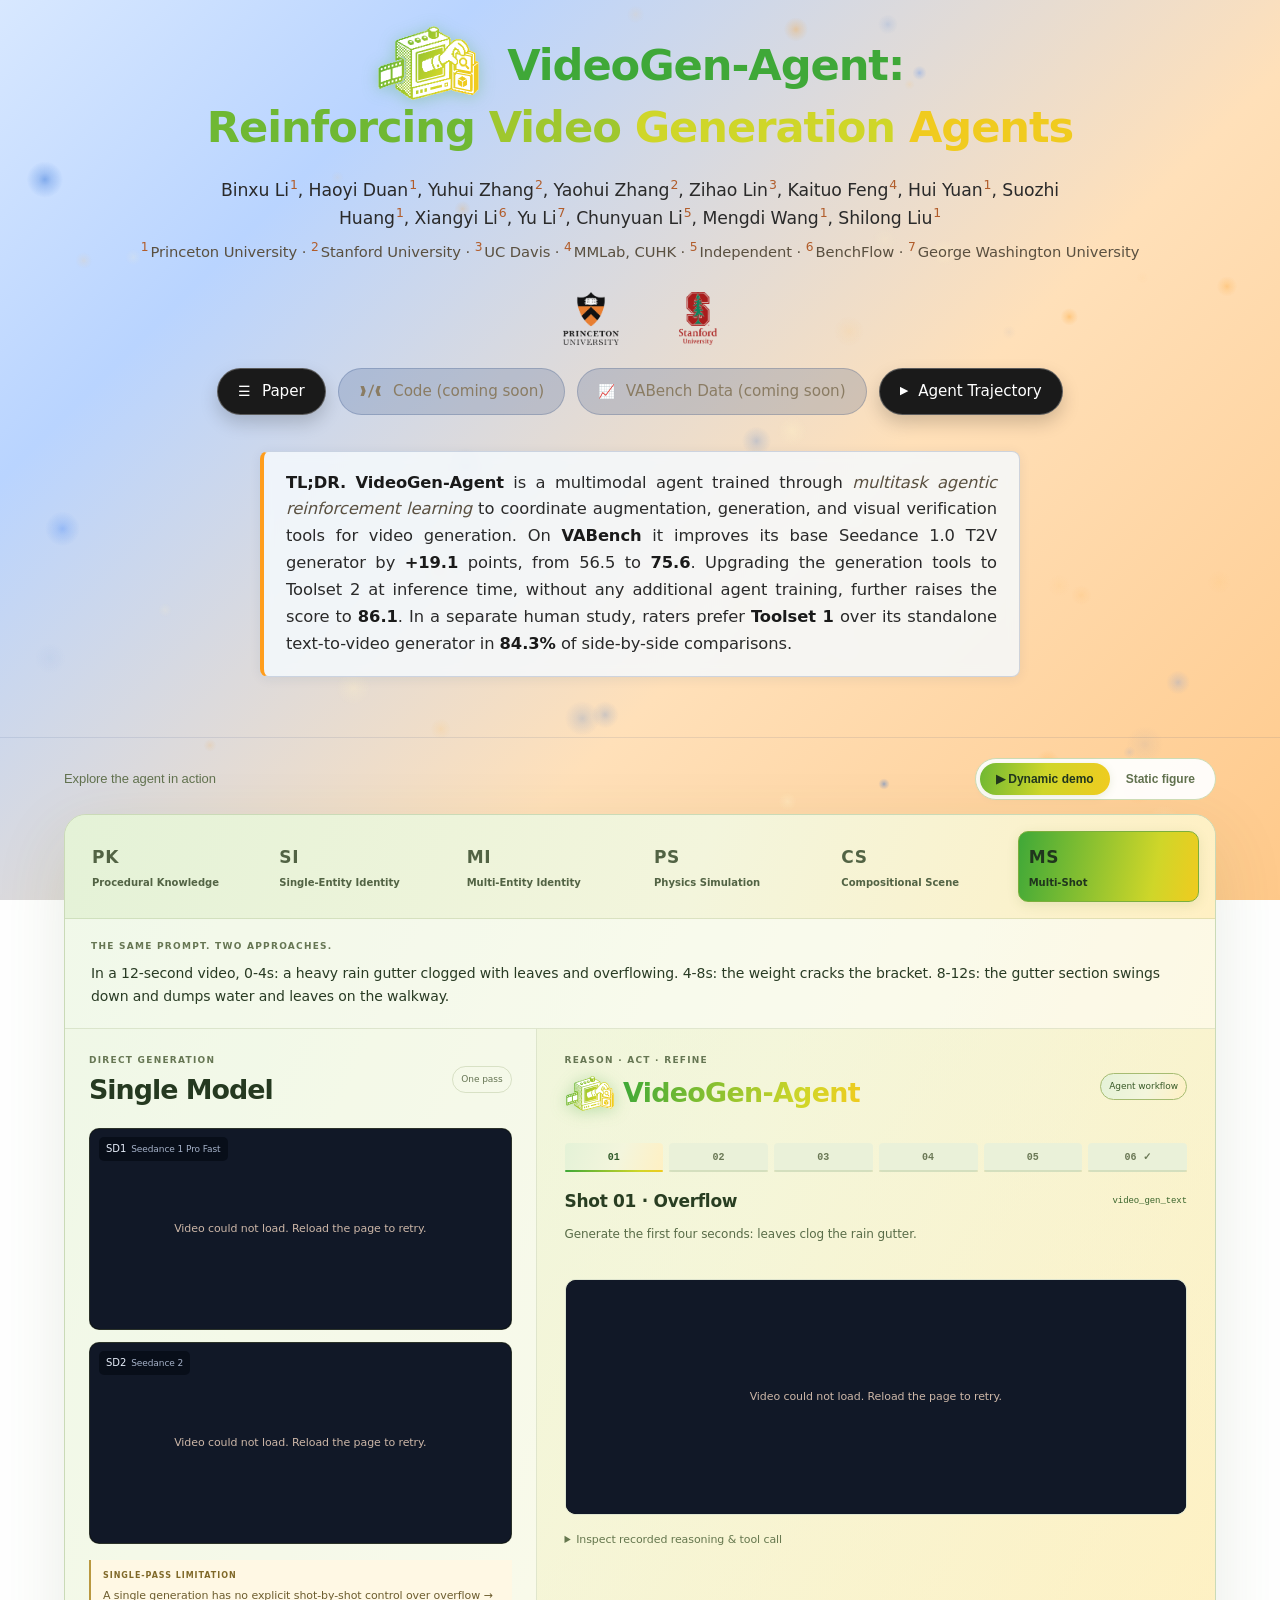
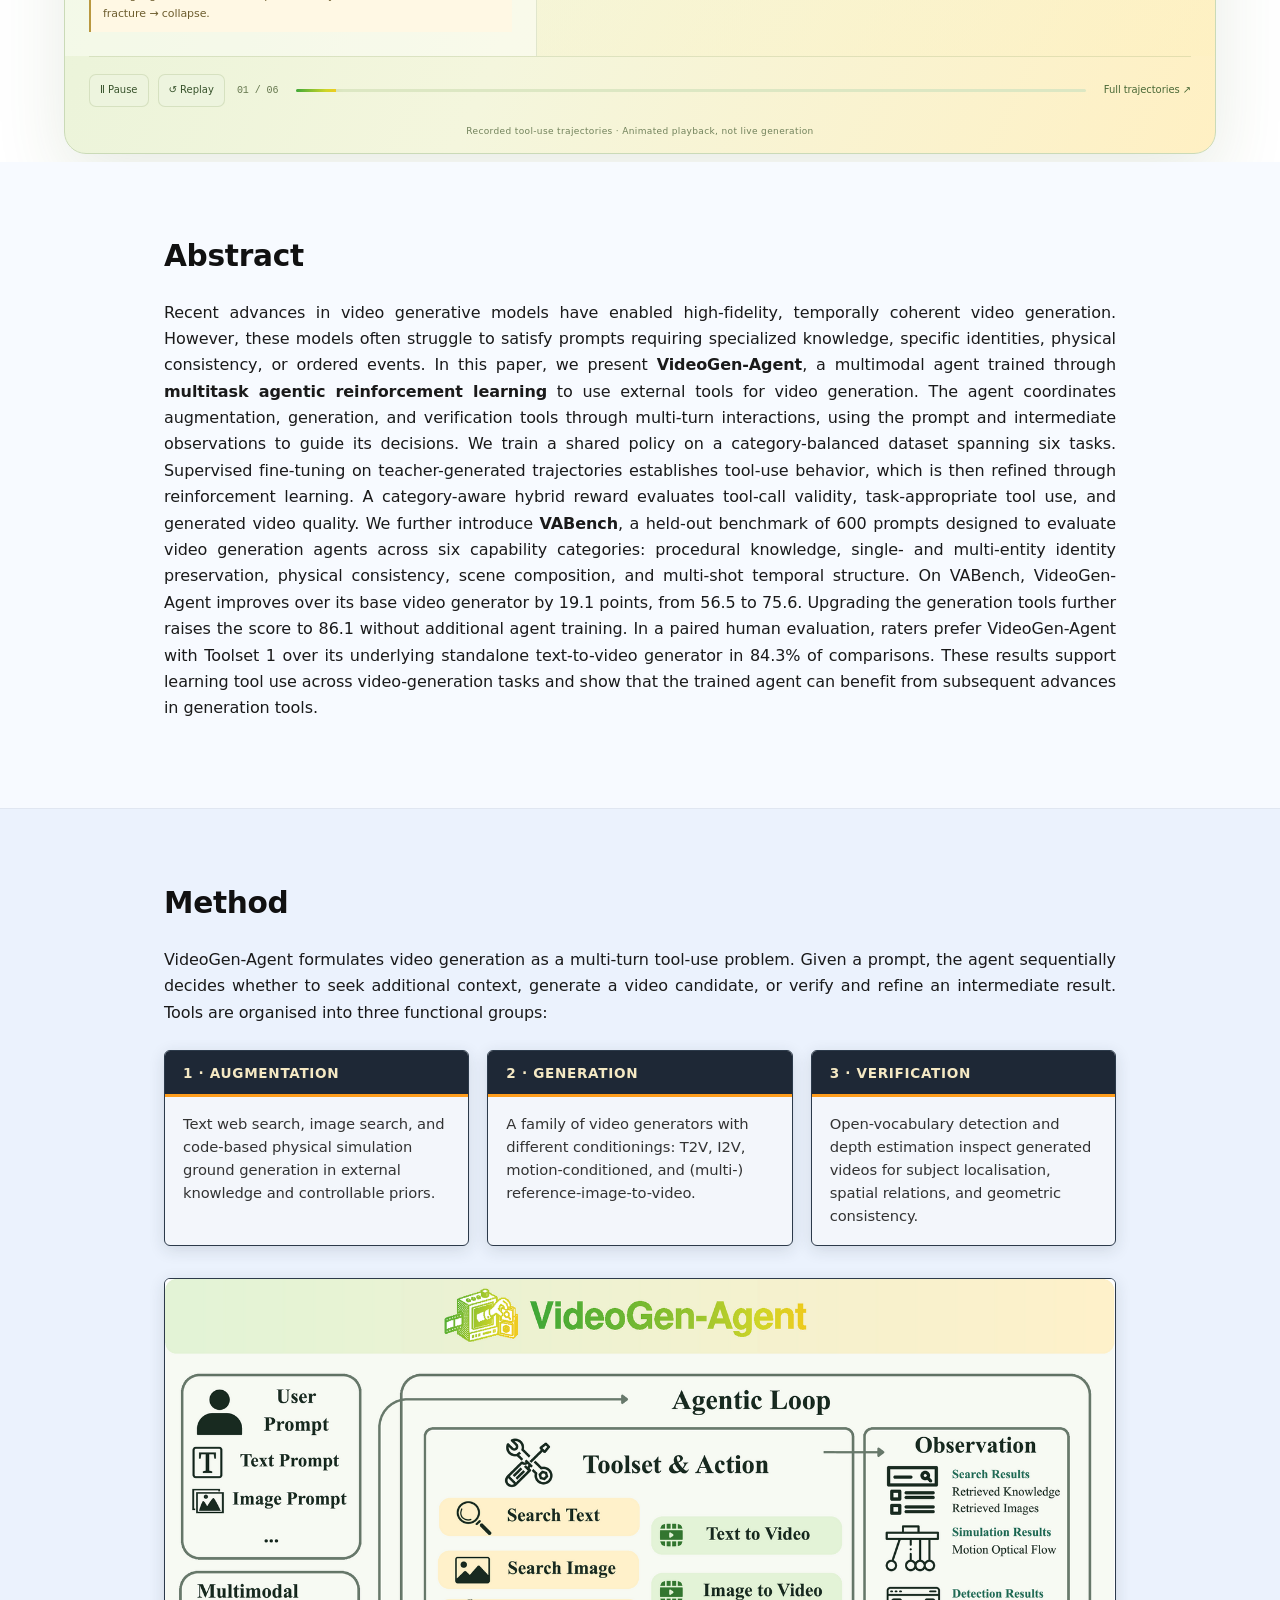
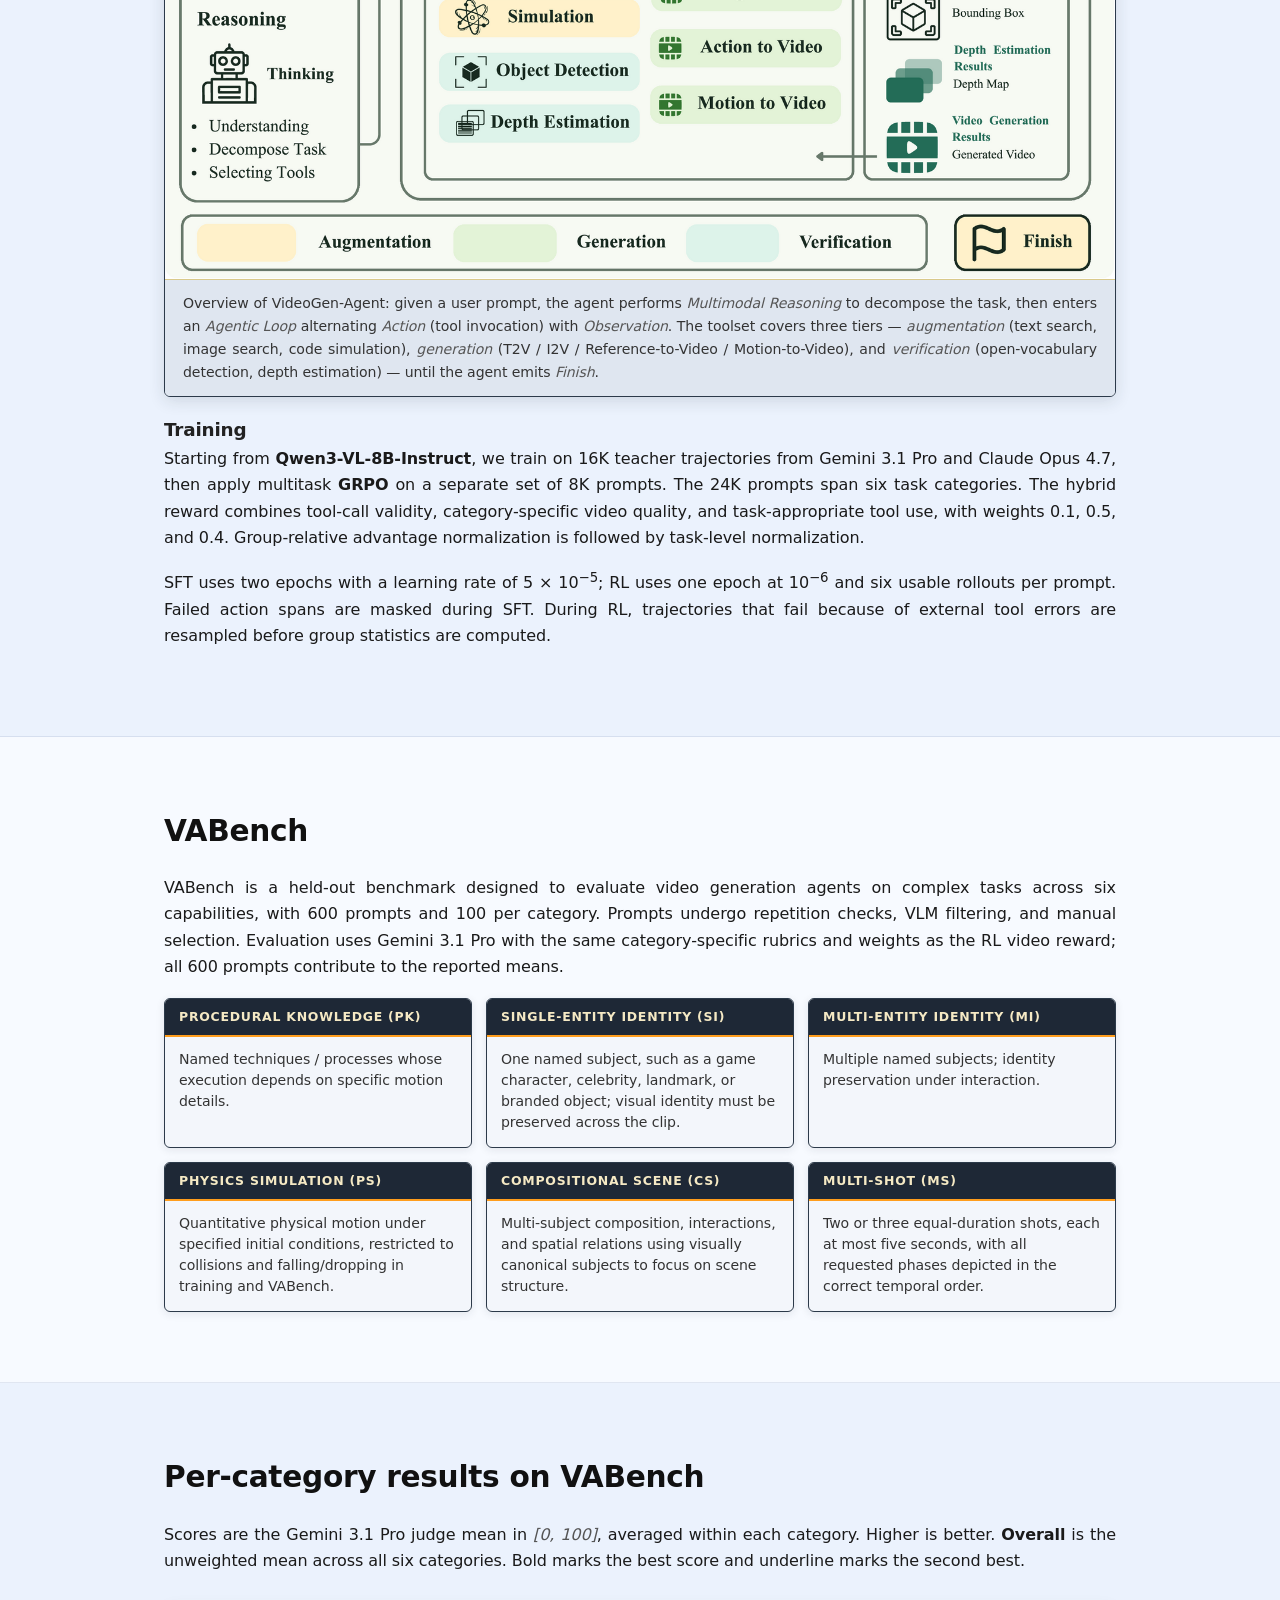
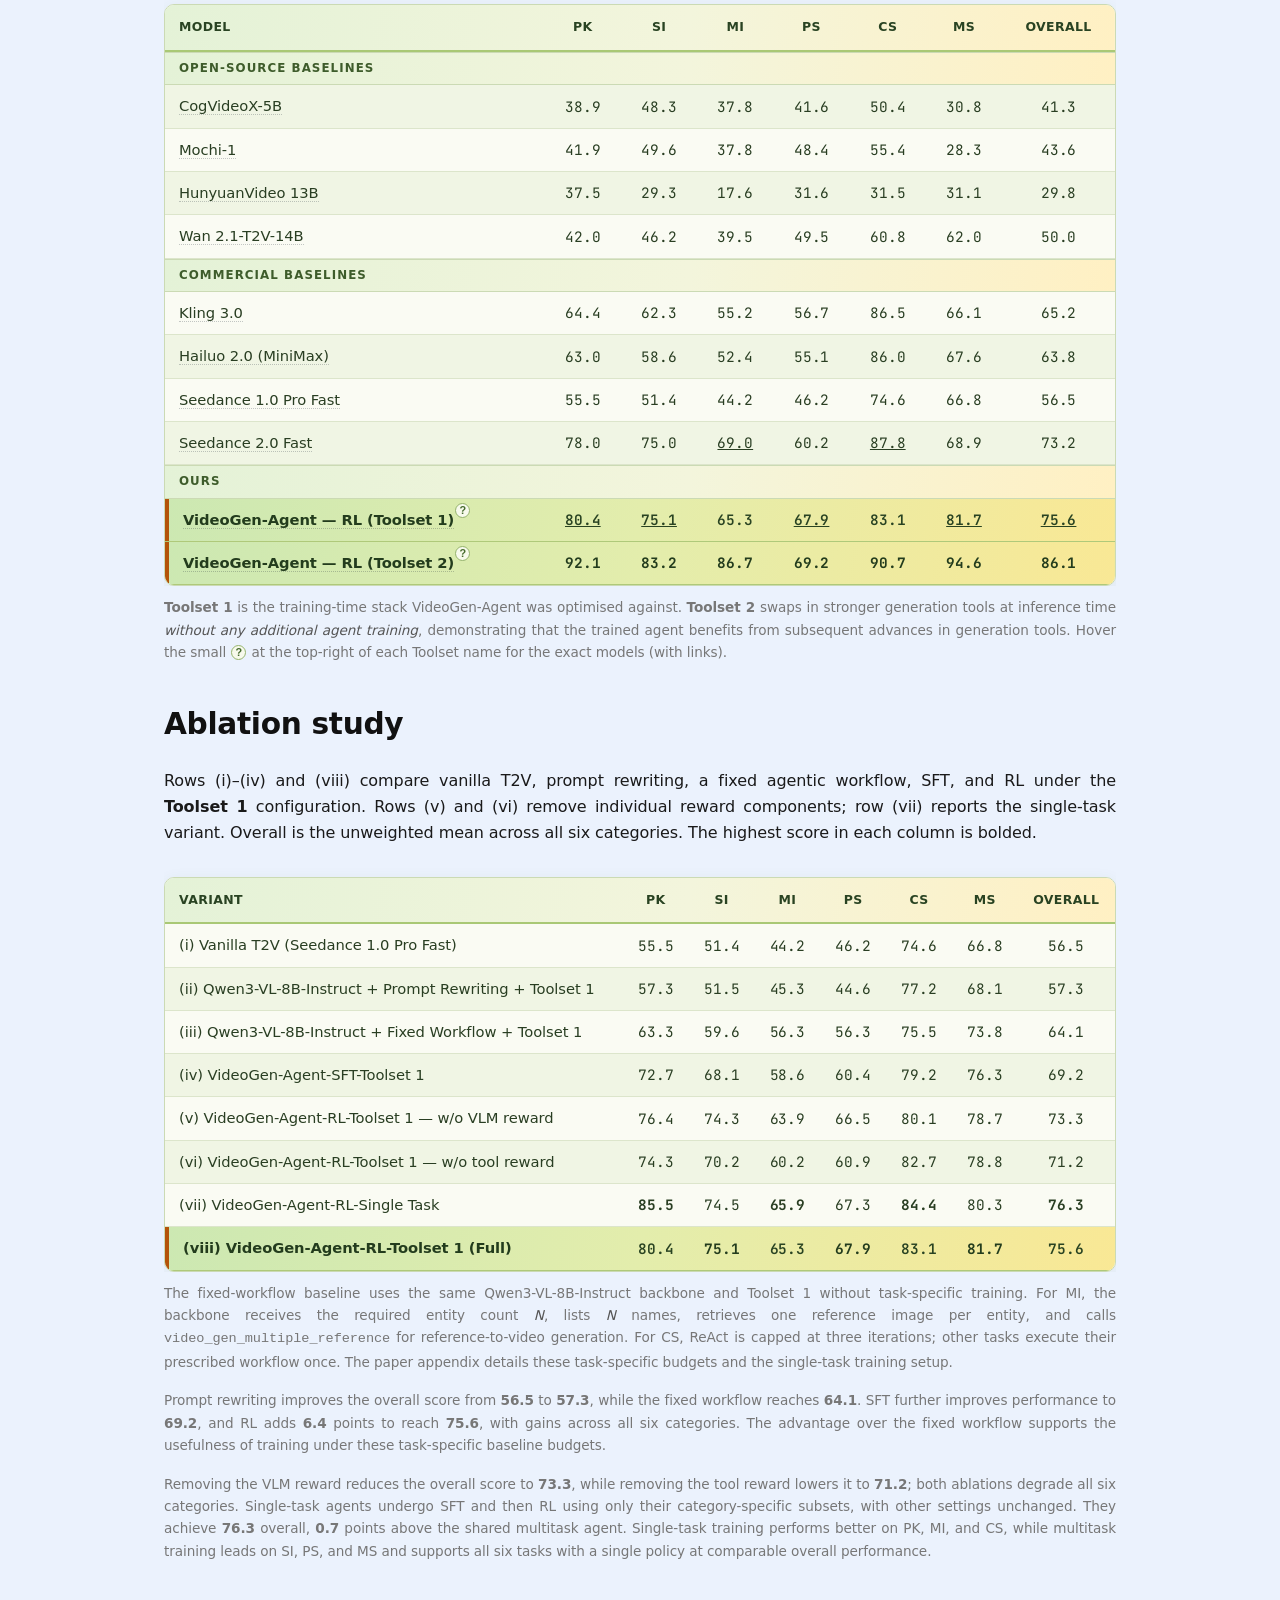
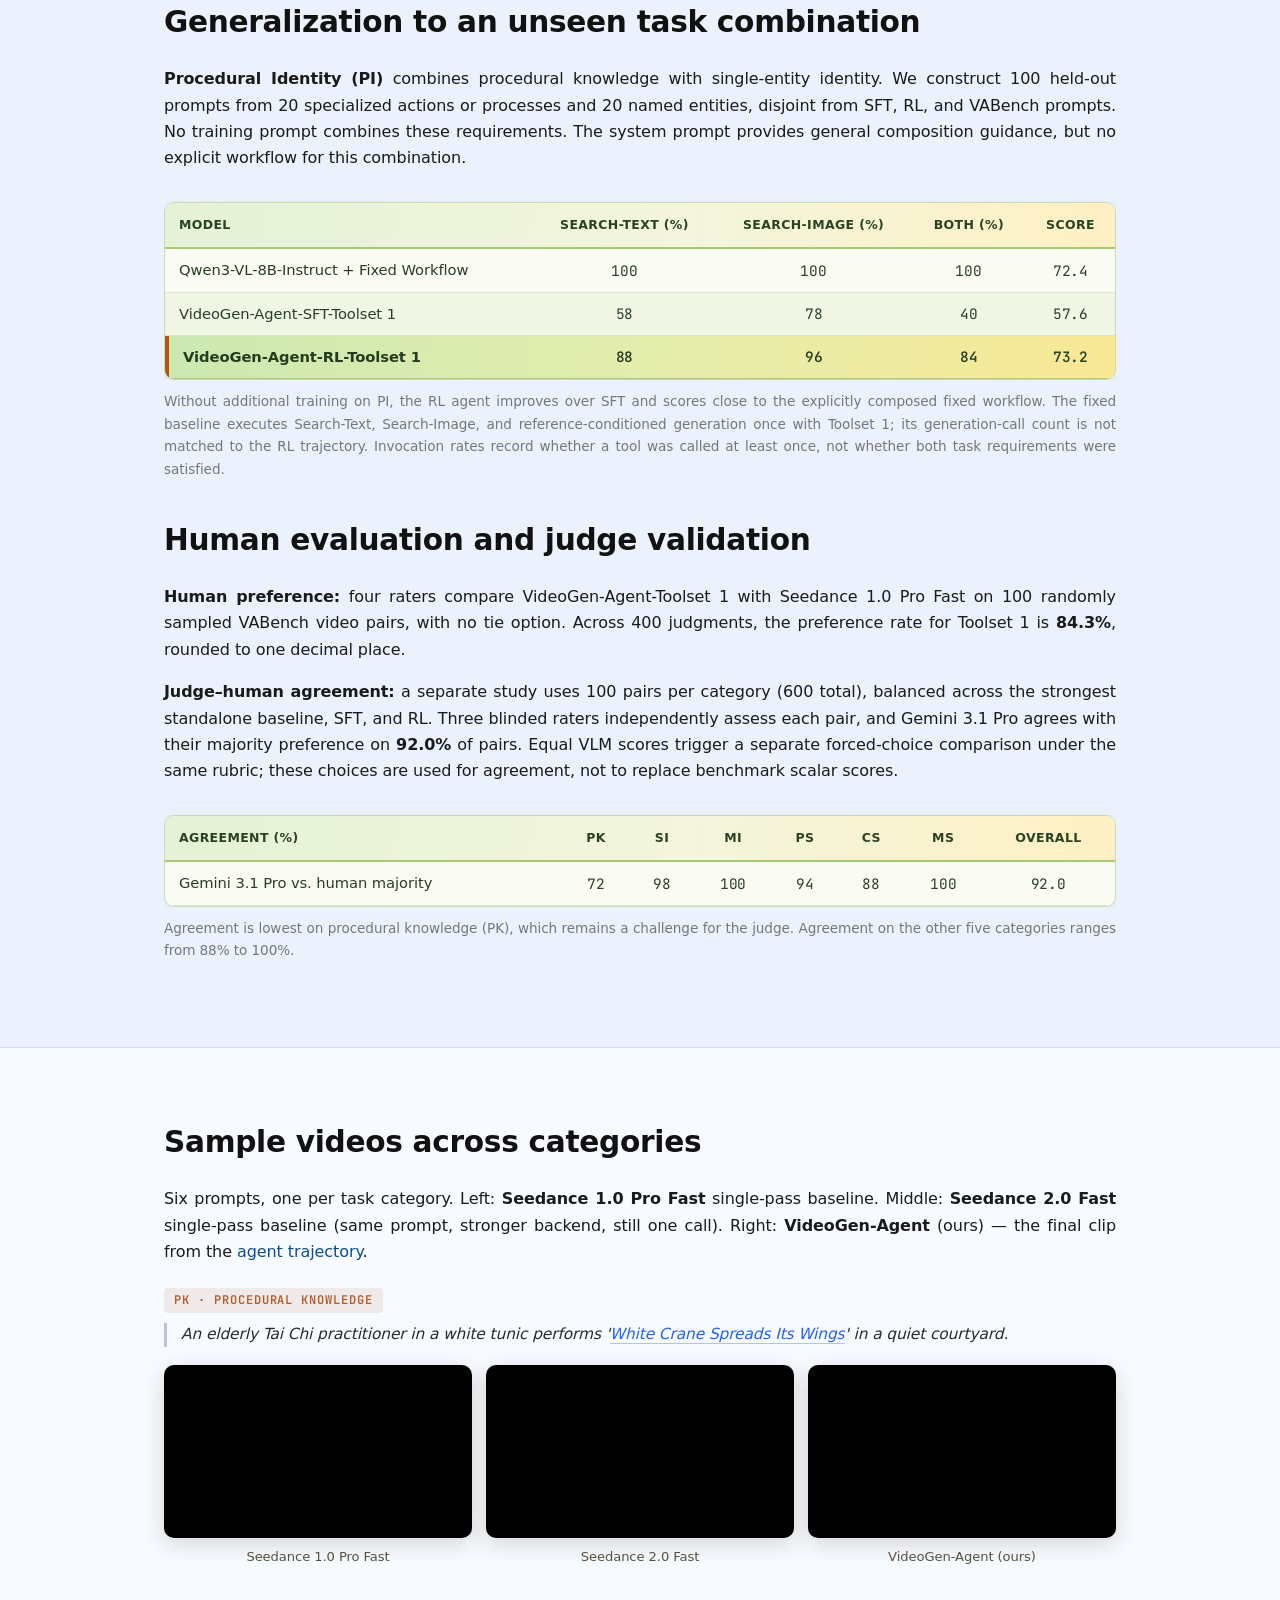
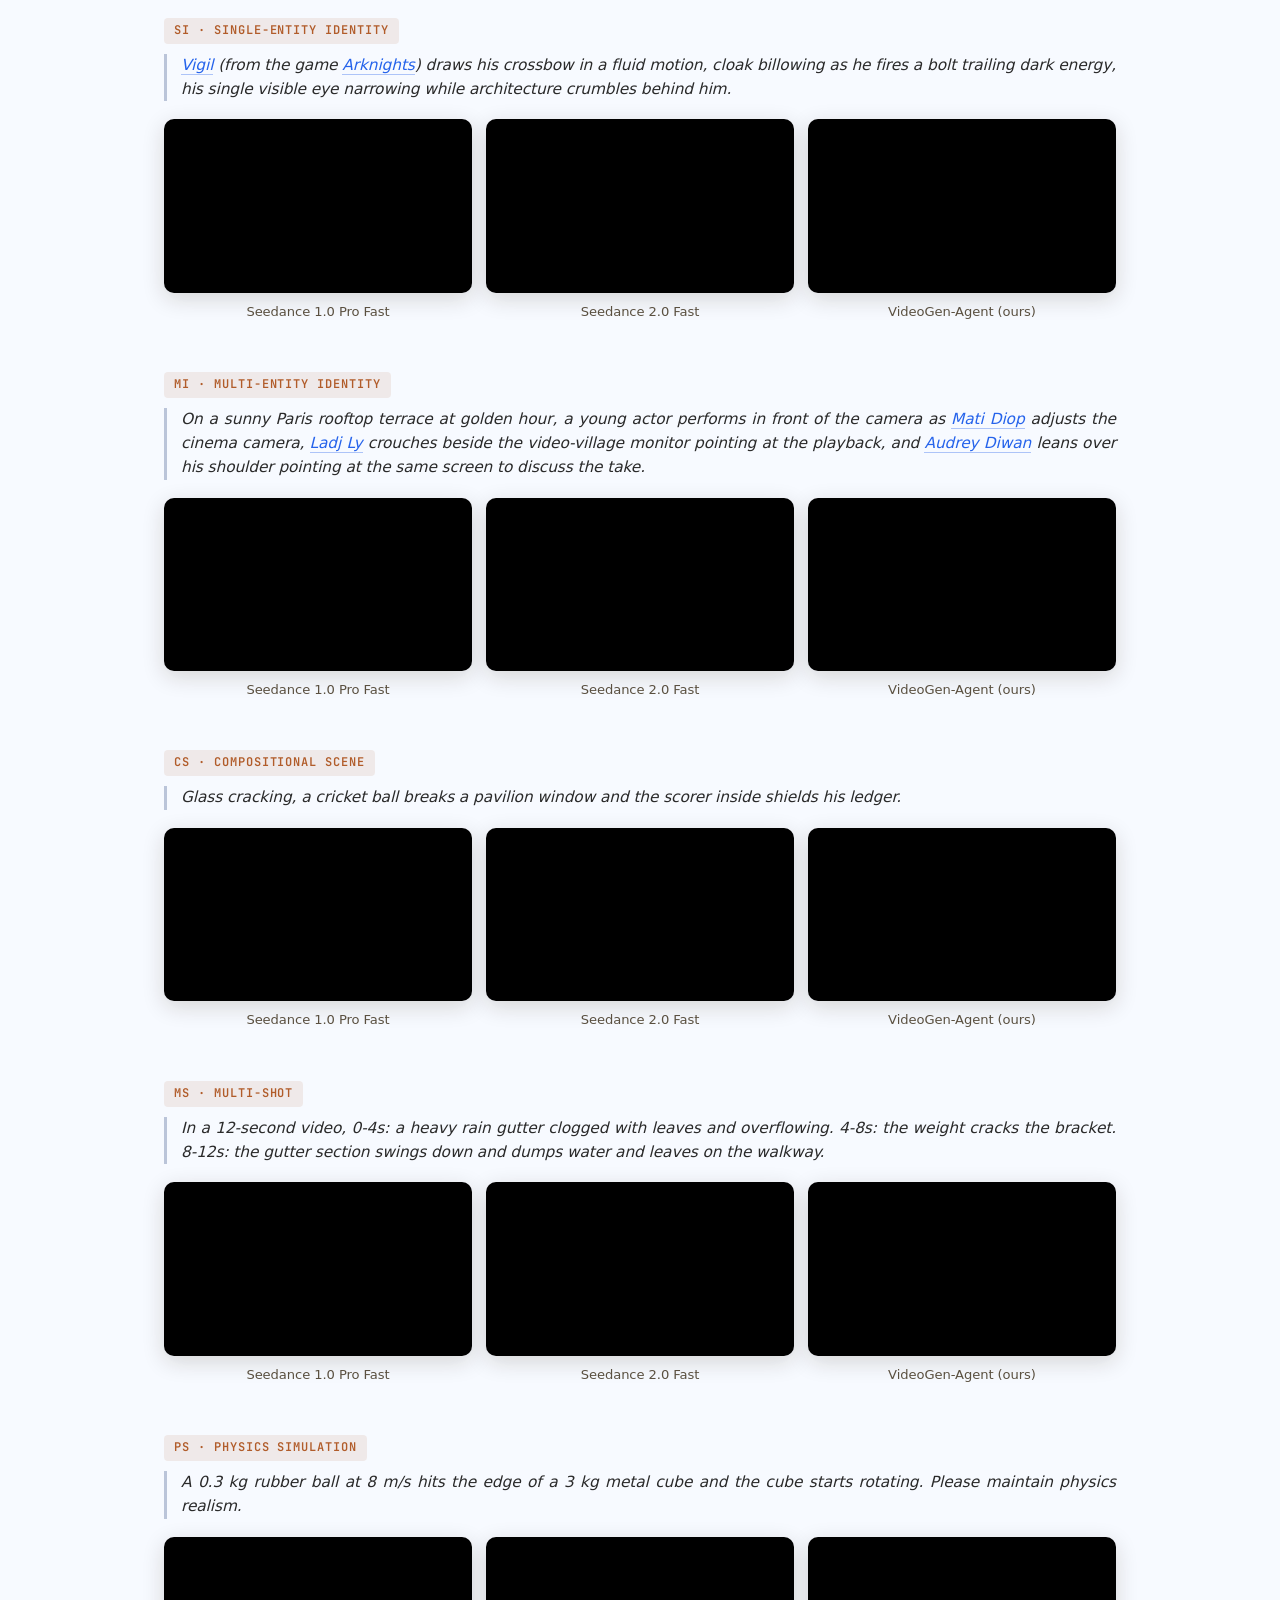
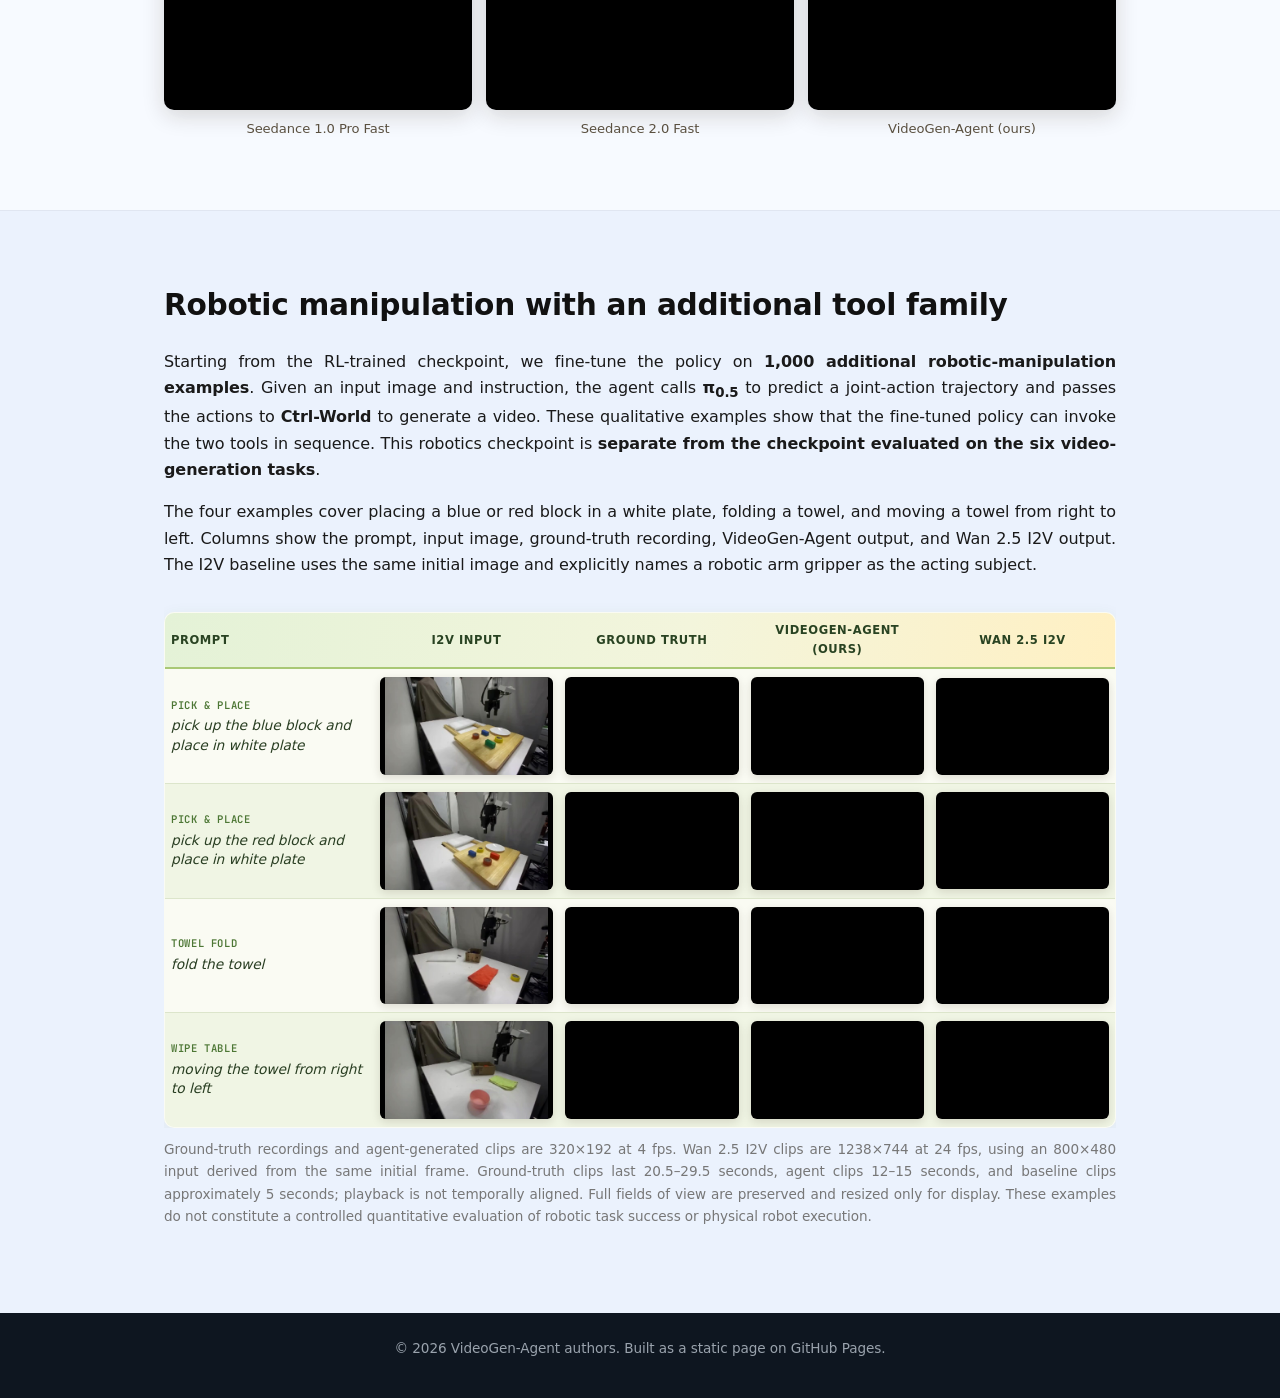
==== commit 1f49685d: "Remove Hui Yuan author hyperlink" ====
--- a/index.html
+++ b/index.html
@@ -36,7 +36,7 @@
     <p class="authors">
       Binxu Li<sup>1</sup>, Haoyi Duan<sup>1</sup>, Yuhui Zhang<sup>2</sup>,
       Yaohui Zhang<sup>2</sup>, Zihao Lin<sup>3</sup>, Kaituo Feng<sup>4</sup>,
-      <a href="https://hhhhuiyuan.github.io/" target="_blank" rel="noopener">Hui Yuan</a><sup>1</sup>, Suozhi Huang<sup>1</sup>,
+      Hui Yuan<sup>1</sup>, Suozhi Huang<sup>1</sup>,
       Xiangyi Li<sup>6</sup>, Yu Li<sup>7</sup>, Chunyuan Li<sup>5</sup>,
       Mengdi Wang<sup>1</sup>, Shilong Liu<sup>1</sup>
     </p>
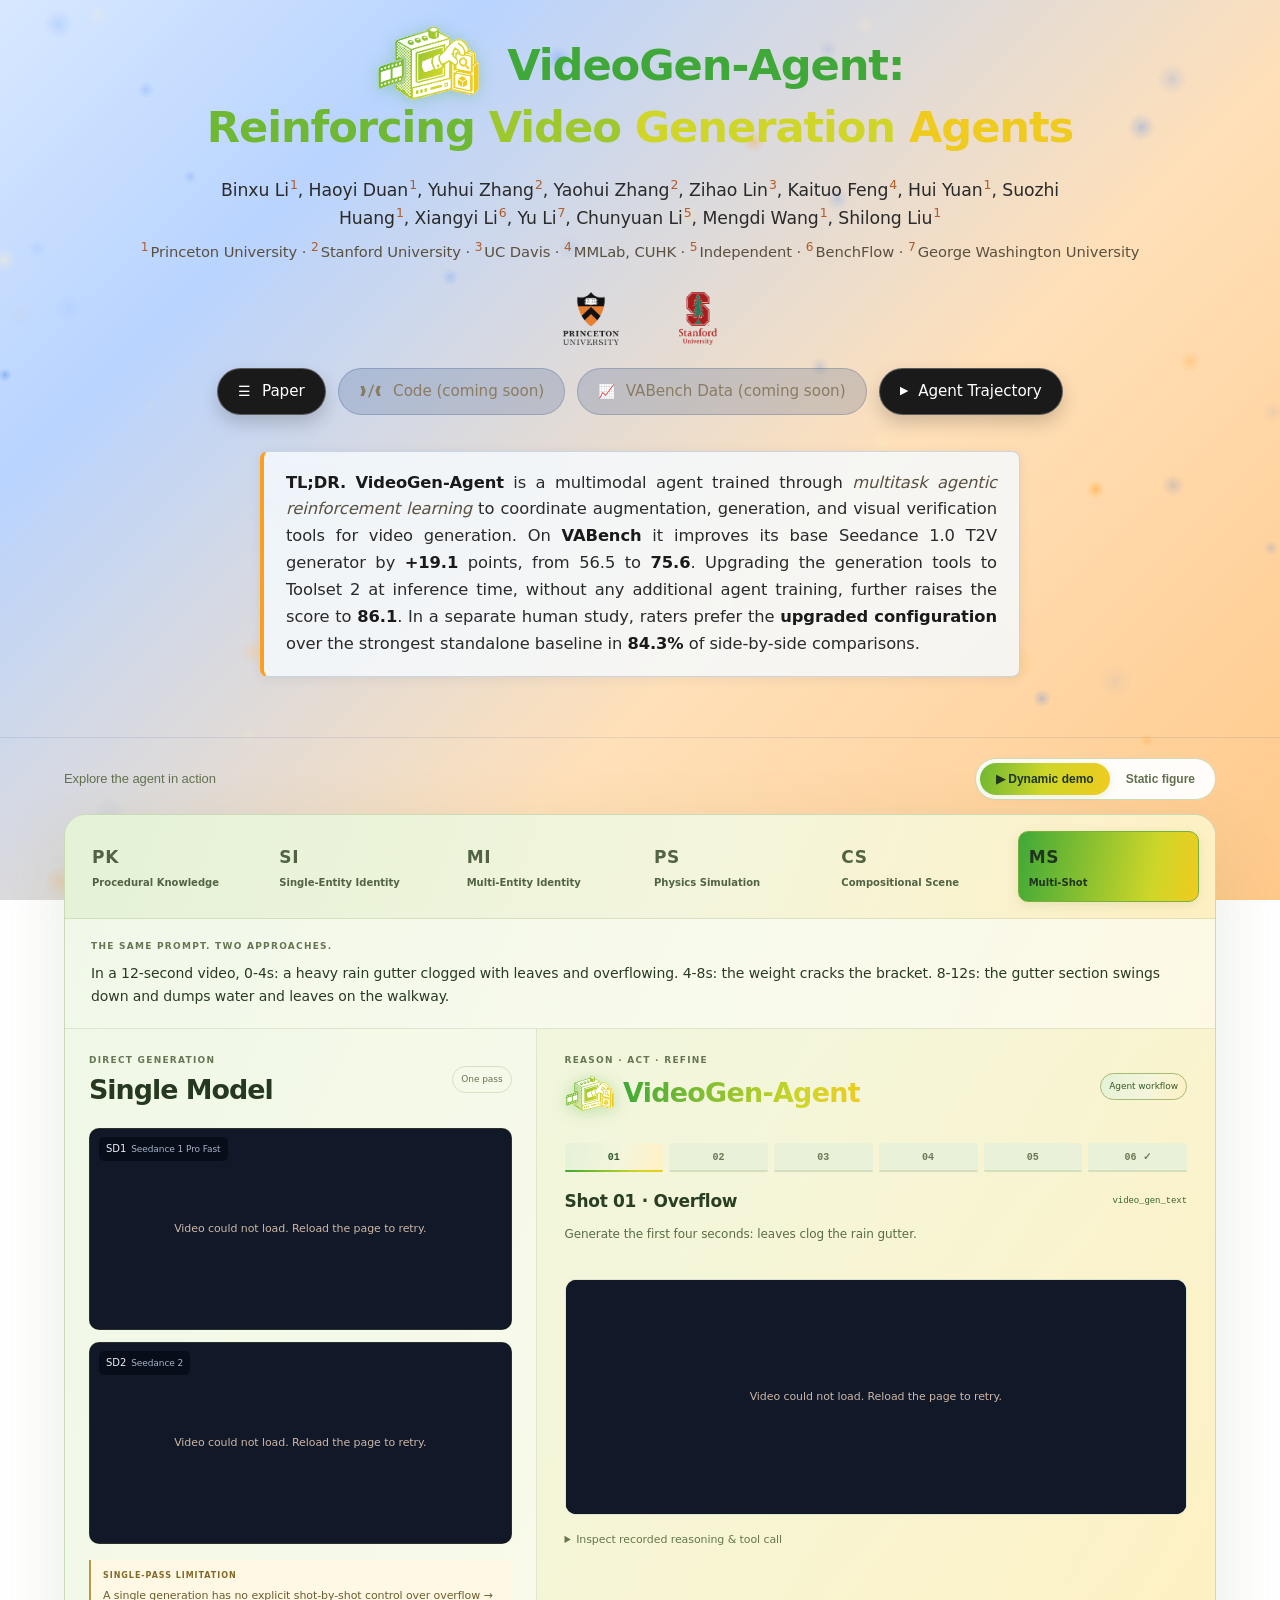
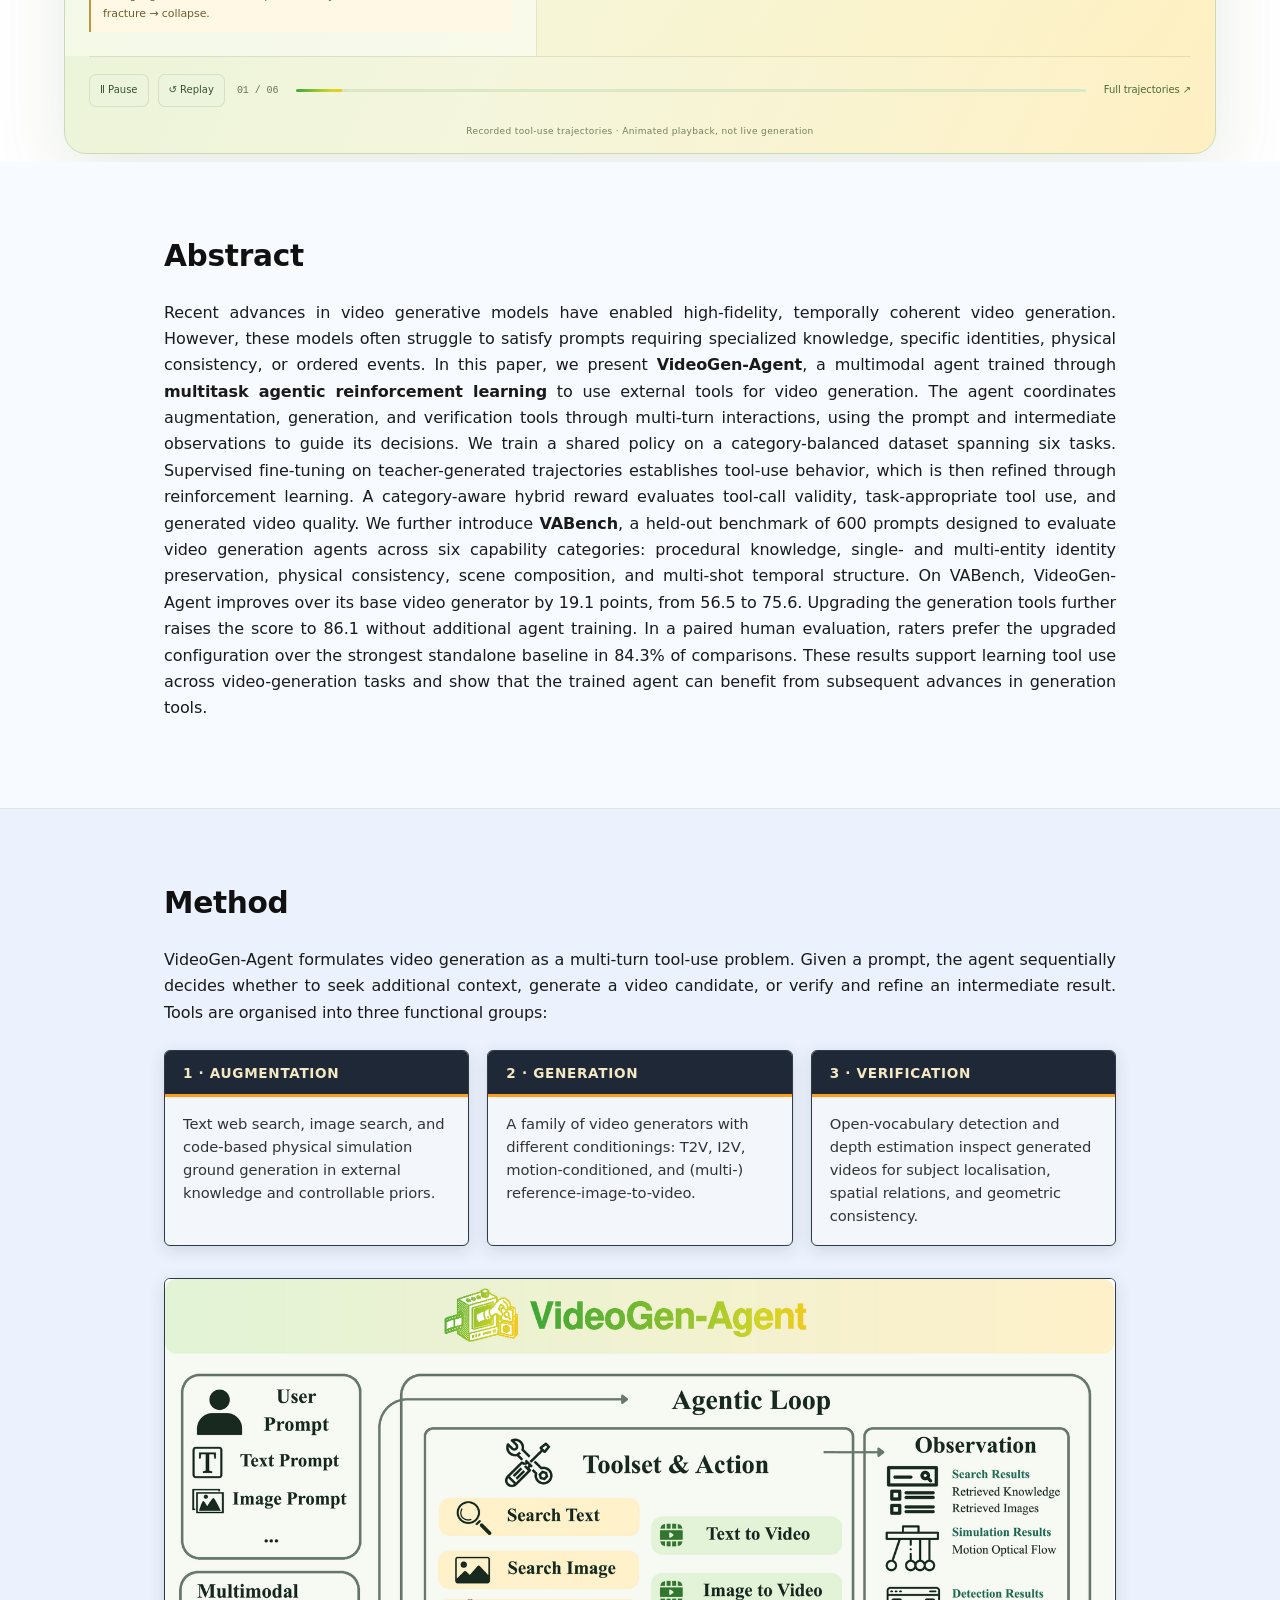
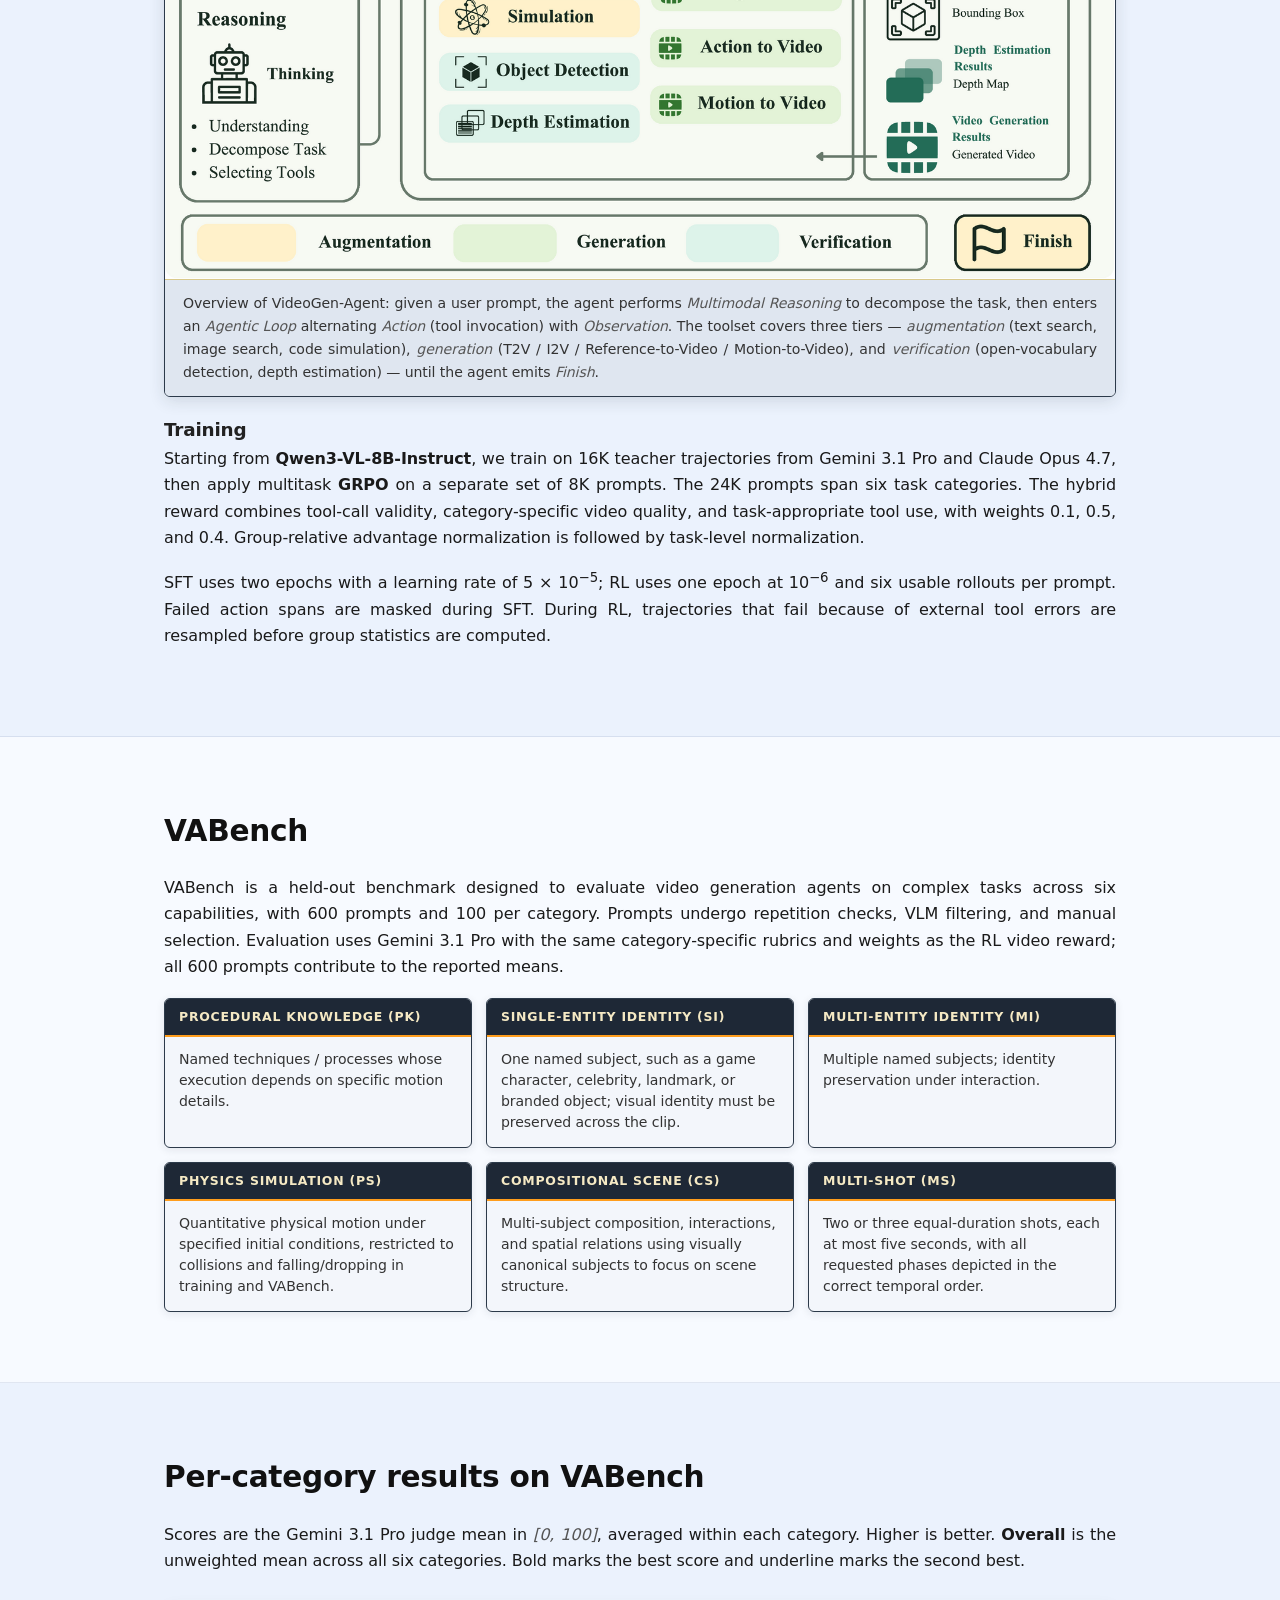
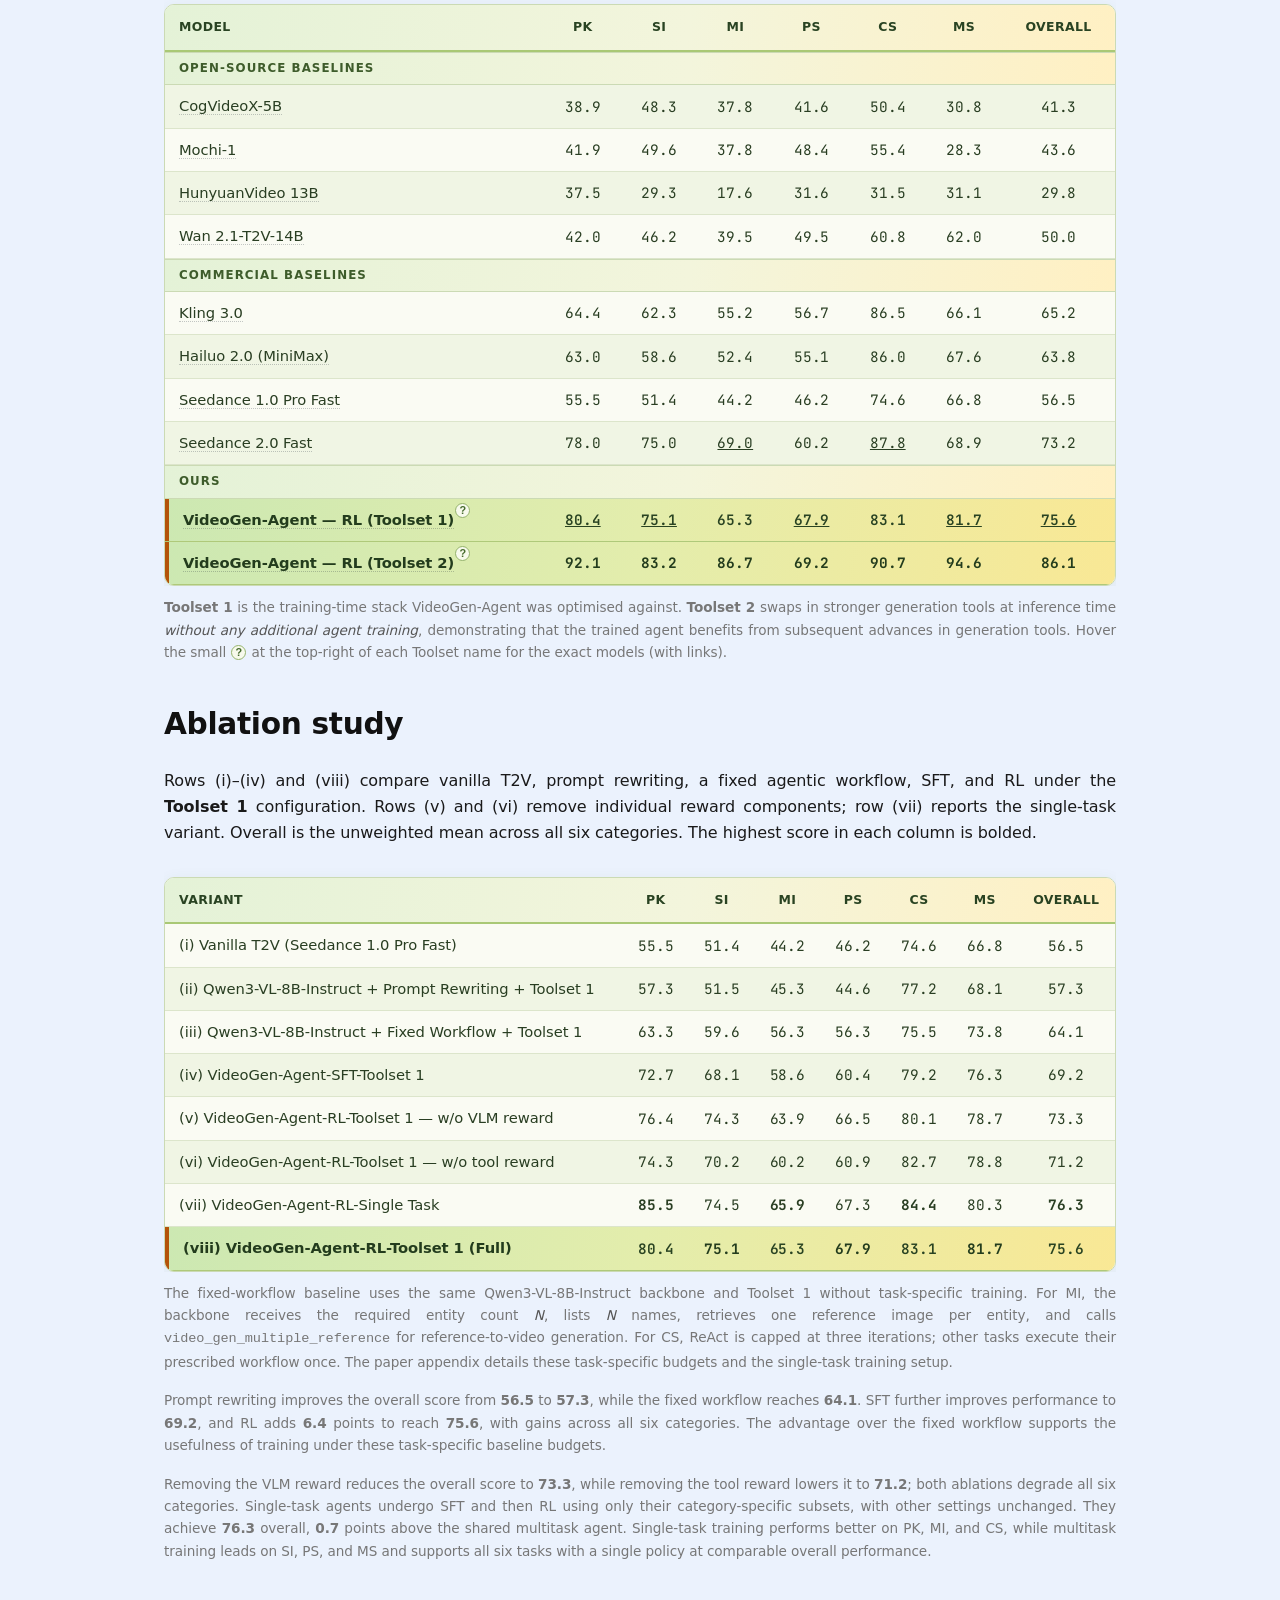
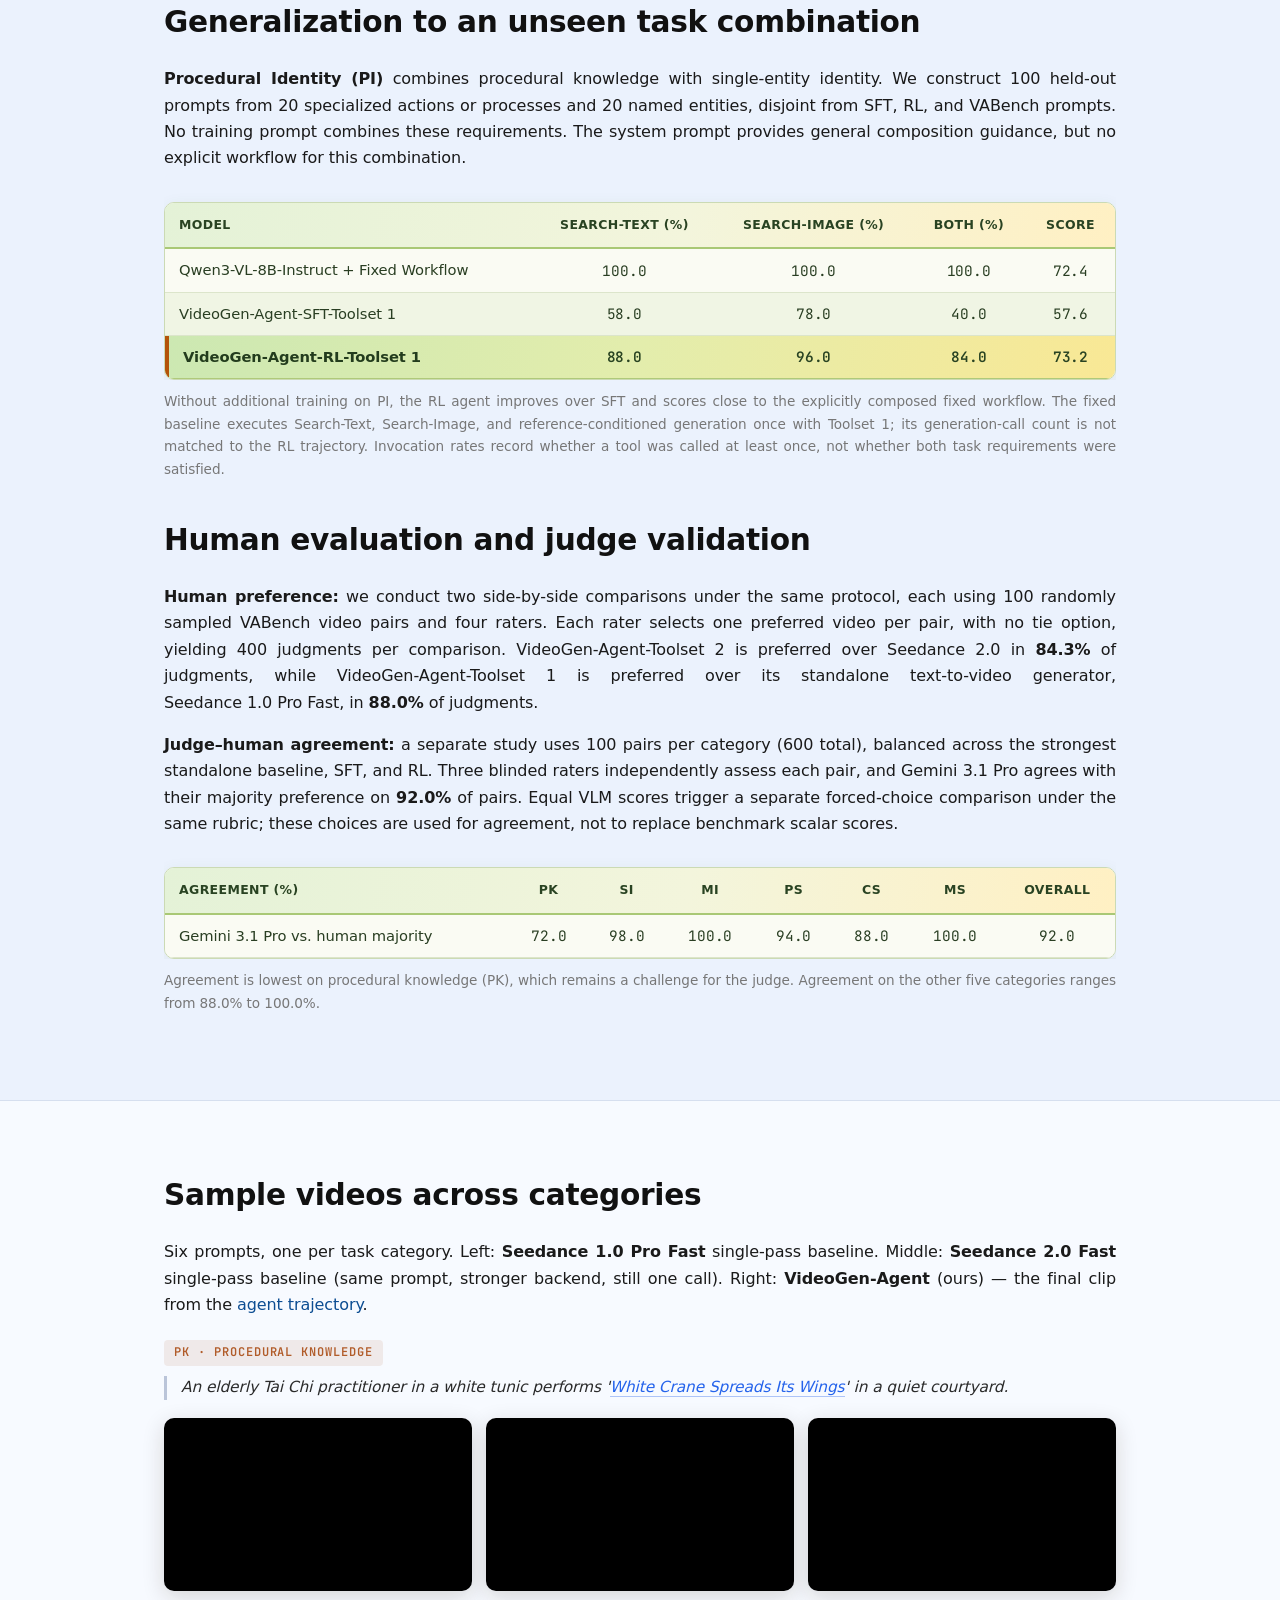
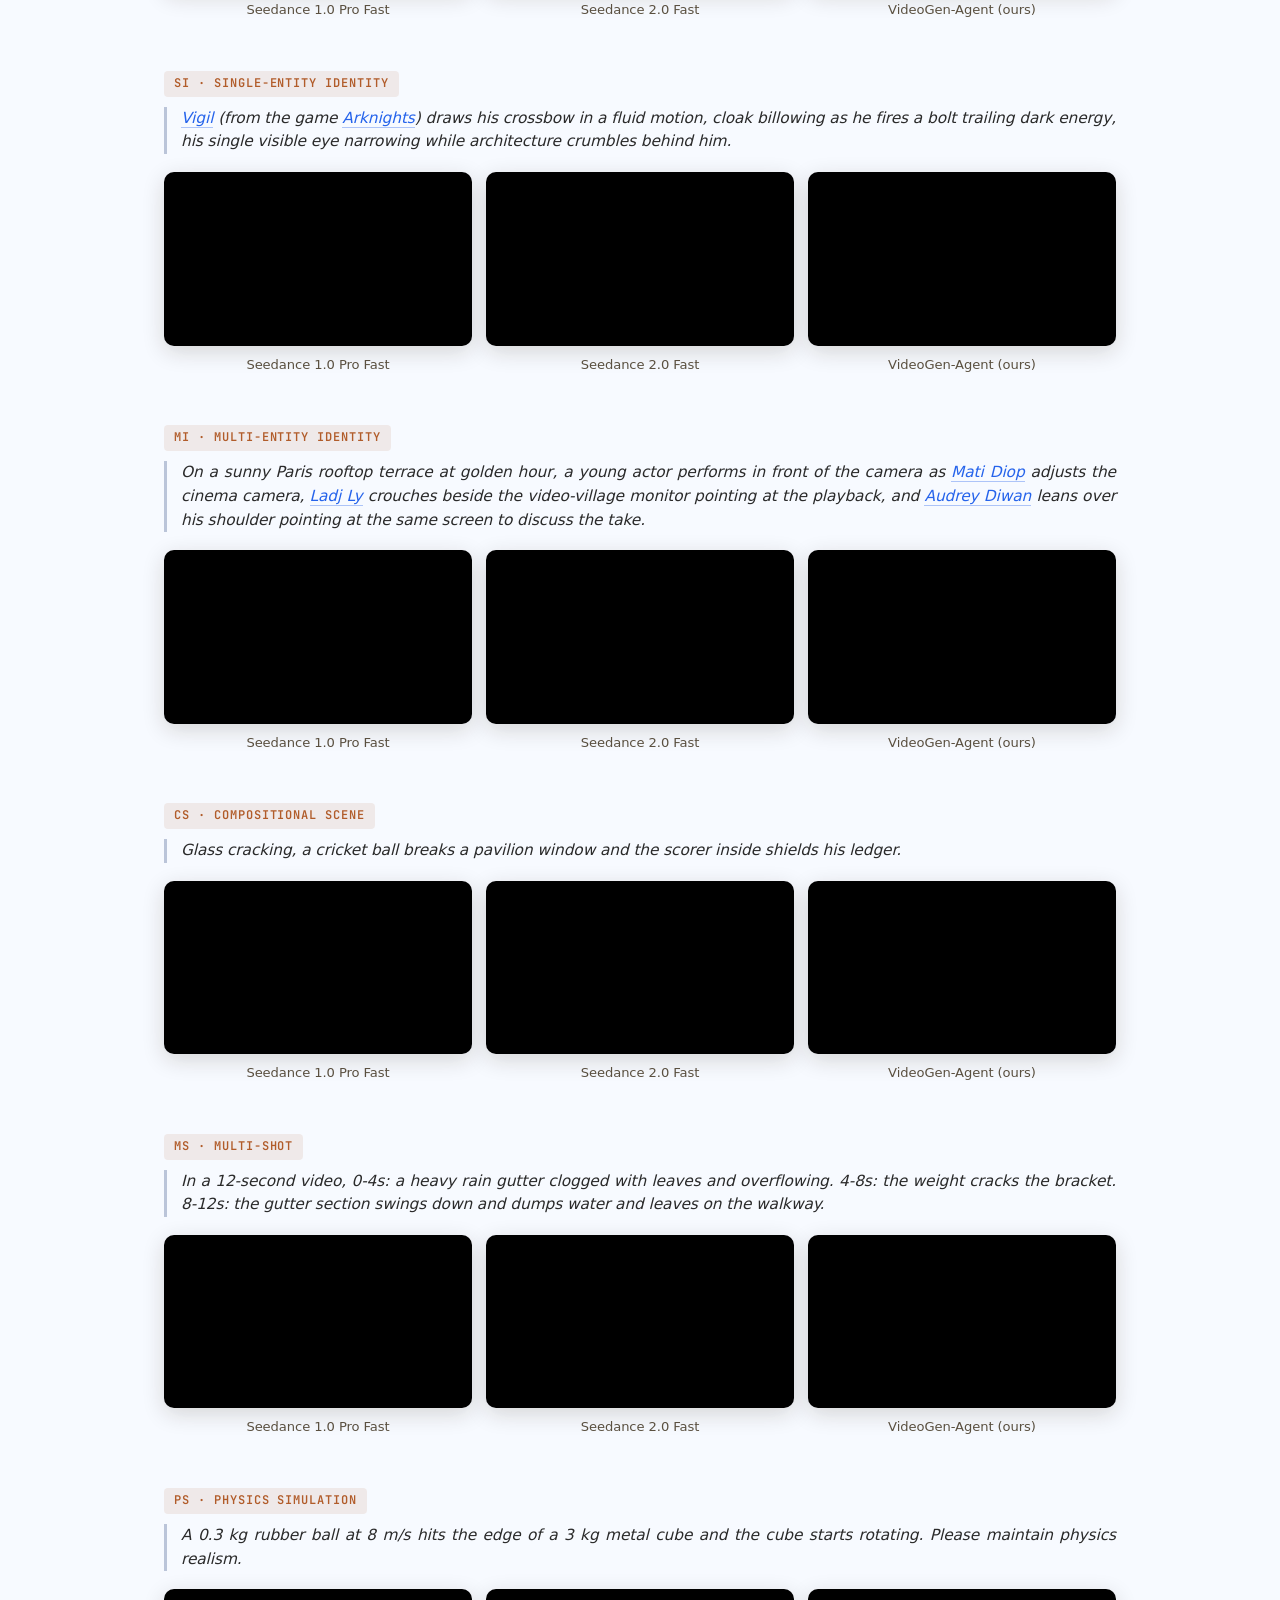
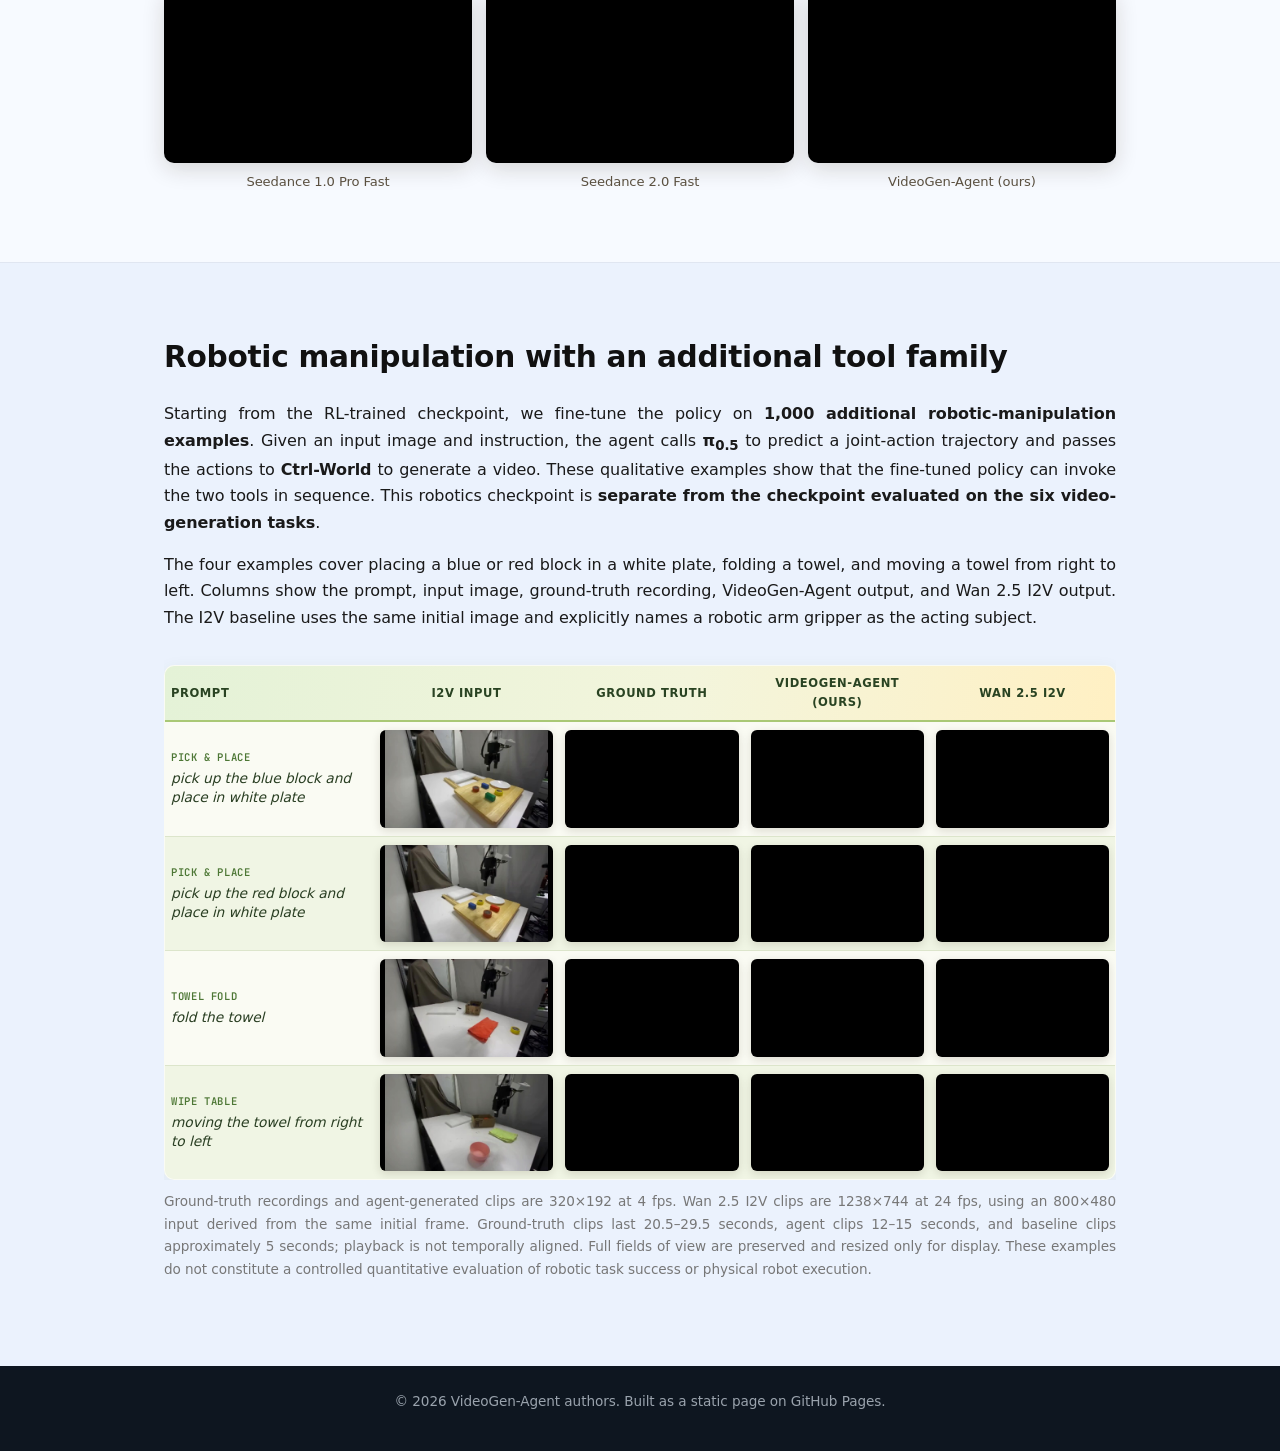
==== commit 0f1b5b6f: "Standardize result decimals and align human preference comparisons" ====
--- a/index.html
+++ b/index.html
@@ -76,7 +76,7 @@
       56.5 to <strong>75.6</strong>. Upgrading the generation tools to Toolset&nbsp;2
       at inference time, without any additional agent training, further raises the
       score to <strong>86.1</strong>. In a separate human study, raters prefer
-      <strong>Toolset&nbsp;1</strong> over its standalone text-to-video generator in
+      the <strong>upgraded configuration</strong> over the strongest standalone baseline in
       <strong>84.3%</strong> of side-by-side comparisons.
     </p>
   </div>
@@ -119,7 +119,7 @@
 <section id="abstract" class="block">
   <div class="container">
     <h2>Abstract</h2>
-    <p>Recent advances in video generative models have enabled high-fidelity, temporally coherent video generation. However, these models often struggle to satisfy prompts requiring specialized knowledge, specific identities, physical consistency, or ordered events. In this paper, we present <strong>VideoGen-Agent</strong>, a multimodal agent trained through <strong>multitask agentic reinforcement learning</strong> to use external tools for video generation. The agent coordinates augmentation, generation, and verification tools through multi-turn interactions, using the prompt and intermediate observations to guide its decisions. We train a shared policy on a category-balanced dataset spanning six tasks. Supervised fine-tuning on teacher-generated trajectories establishes tool-use behavior, which is then refined through reinforcement learning. A category-aware hybrid reward evaluates tool-call validity, task-appropriate tool use, and generated video quality. We further introduce <strong>VABench</strong>, a held-out benchmark of 600 prompts designed to evaluate video generation agents across six capability categories: procedural knowledge, single- and multi-entity identity preservation, physical consistency, scene composition, and multi-shot temporal structure. On VABench, VideoGen-Agent improves over its base video generator by 19.1 points, from 56.5 to 75.6. Upgrading the generation tools further raises the score to 86.1 without additional agent training. In a paired human evaluation, raters prefer VideoGen-Agent with Toolset&nbsp;1 over its underlying standalone text-to-video generator in 84.3% of comparisons. These results support learning tool use across video-generation tasks and show that the trained agent can benefit from subsequent advances in generation tools.</p>
+    <p>Recent advances in video generative models have enabled high-fidelity, temporally coherent video generation. However, these models often struggle to satisfy prompts requiring specialized knowledge, specific identities, physical consistency, or ordered events. In this paper, we present <strong>VideoGen-Agent</strong>, a multimodal agent trained through <strong>multitask agentic reinforcement learning</strong> to use external tools for video generation. The agent coordinates augmentation, generation, and verification tools through multi-turn interactions, using the prompt and intermediate observations to guide its decisions. We train a shared policy on a category-balanced dataset spanning six tasks. Supervised fine-tuning on teacher-generated trajectories establishes tool-use behavior, which is then refined through reinforcement learning. A category-aware hybrid reward evaluates tool-call validity, task-appropriate tool use, and generated video quality. We further introduce <strong>VABench</strong>, a held-out benchmark of 600 prompts designed to evaluate video generation agents across six capability categories: procedural knowledge, single- and multi-entity identity preservation, physical consistency, scene composition, and multi-shot temporal structure. On VABench, VideoGen-Agent improves over its base video generator by 19.1 points, from 56.5 to 75.6. Upgrading the generation tools further raises the score to 86.1 without additional agent training. In a paired human evaluation, raters prefer the upgraded configuration over the strongest standalone baseline in 84.3% of comparisons. These results support learning tool use across video-generation tasks and show that the trained agent can benefit from subsequent advances in generation tools.</p>
   </div>
 </section>
 
@@ -304,24 +304,24 @@
       <table class="results" aria-label="Procedural Identity results">
         <thead><tr><th>Model</th><th>Search-Text (%)</th><th>Search-Image (%)</th><th>Both (%)</th><th>Score</th></tr></thead>
         <tbody>
-          <tr><td>Qwen3-VL-8B-Instruct + Fixed Workflow</td><td>100</td><td>100</td><td>100</td><td>72.4</td></tr>
-          <tr><td>VideoGen-Agent-SFT-Toolset&nbsp;1</td><td>58</td><td>78</td><td>40</td><td>57.6</td></tr>
-          <tr class="ours"><td>VideoGen-Agent-RL-Toolset&nbsp;1</td><td>88</td><td>96</td><td>84</td><td>73.2</td></tr>
+          <tr><td>Qwen3-VL-8B-Instruct + Fixed Workflow</td><td>100.0</td><td>100.0</td><td>100.0</td><td>72.4</td></tr>
+          <tr><td>VideoGen-Agent-SFT-Toolset&nbsp;1</td><td>58.0</td><td>78.0</td><td>40.0</td><td>57.6</td></tr>
+          <tr class="ours"><td>VideoGen-Agent-RL-Toolset&nbsp;1</td><td>88.0</td><td>96.0</td><td>84.0</td><td>73.2</td></tr>
         </tbody>
       </table>
     </div>
     <p class="note">Without additional training on PI, the RL agent improves over SFT and scores close to the explicitly composed fixed workflow. The fixed baseline executes Search-Text, Search-Image, and reference-conditioned generation once with Toolset&nbsp;1; its generation-call count is not matched to the RL trajectory. Invocation rates record whether a tool was called at least once, not whether both task requirements were satisfied.</p>
 
     <h2 style="margin-top:36px;">Human evaluation and judge validation</h2>
-    <p><strong>Human preference:</strong> four raters compare VideoGen-Agent-Toolset&nbsp;1 with Seedance&nbsp;1.0&nbsp;Pro&nbsp;Fast on 100 randomly sampled VABench video pairs, with no tie option. Across 400 judgments, the preference rate for Toolset&nbsp;1 is <strong>84.3%</strong>, rounded to one decimal place.</p>
+    <p><strong>Human preference:</strong> we conduct two side-by-side comparisons under the same protocol, each using 100 randomly sampled VABench video pairs and four raters. Each rater selects one preferred video per pair, with no tie option, yielding 400 judgments per comparison. VideoGen-Agent-Toolset&nbsp;2 is preferred over Seedance&nbsp;2.0 in <strong>84.3%</strong> of judgments, while VideoGen-Agent-Toolset&nbsp;1 is preferred over its standalone text-to-video generator, Seedance&nbsp;1.0&nbsp;Pro&nbsp;Fast, in <strong>88.0%</strong> of judgments.</p>
     <p><strong>Judge&ndash;human agreement:</strong> a separate study uses 100 pairs per category (600 total), balanced across the strongest standalone baseline, SFT, and RL. Three blinded raters independently assess each pair, and Gemini&nbsp;3.1&nbsp;Pro agrees with their majority preference on <strong>92.0%</strong> of pairs. Equal VLM scores trigger a separate forced-choice comparison under the same rubric; these choices are used for agreement, not to replace benchmark scalar scores.</p>
     <div class="table-wrap">
       <table class="results" aria-label="Judge-human agreement">
         <thead><tr><th>Agreement (%)</th><th>PK</th><th>SI</th><th>MI</th><th>PS</th><th>CS</th><th>MS</th><th>Overall</th></tr></thead>
-        <tbody><tr><td>Gemini&nbsp;3.1&nbsp;Pro vs. human majority</td><td>72</td><td>98</td><td>100</td><td>94</td><td>88</td><td>100</td><td>92.0</td></tr></tbody>
+        <tbody><tr><td>Gemini&nbsp;3.1&nbsp;Pro vs. human majority</td><td>72.0</td><td>98.0</td><td>100.0</td><td>94.0</td><td>88.0</td><td>100.0</td><td>92.0</td></tr></tbody>
       </table>
     </div>
-    <p class="note">Agreement is lowest on procedural knowledge (PK), which remains a challenge for the judge. Agreement on the other five categories ranges from 88% to 100%.</p>
+    <p class="note">Agreement is lowest on procedural knowledge (PK), which remains a challenge for the judge. Agreement on the other five categories ranges from 88.0% to 100.0%.</p>
 
   </div>
 </section>
@@ -526,3 +526,4 @@
 <script src="js/qhelp.js?v=2" defer></script>
 </body>
 </html>
+
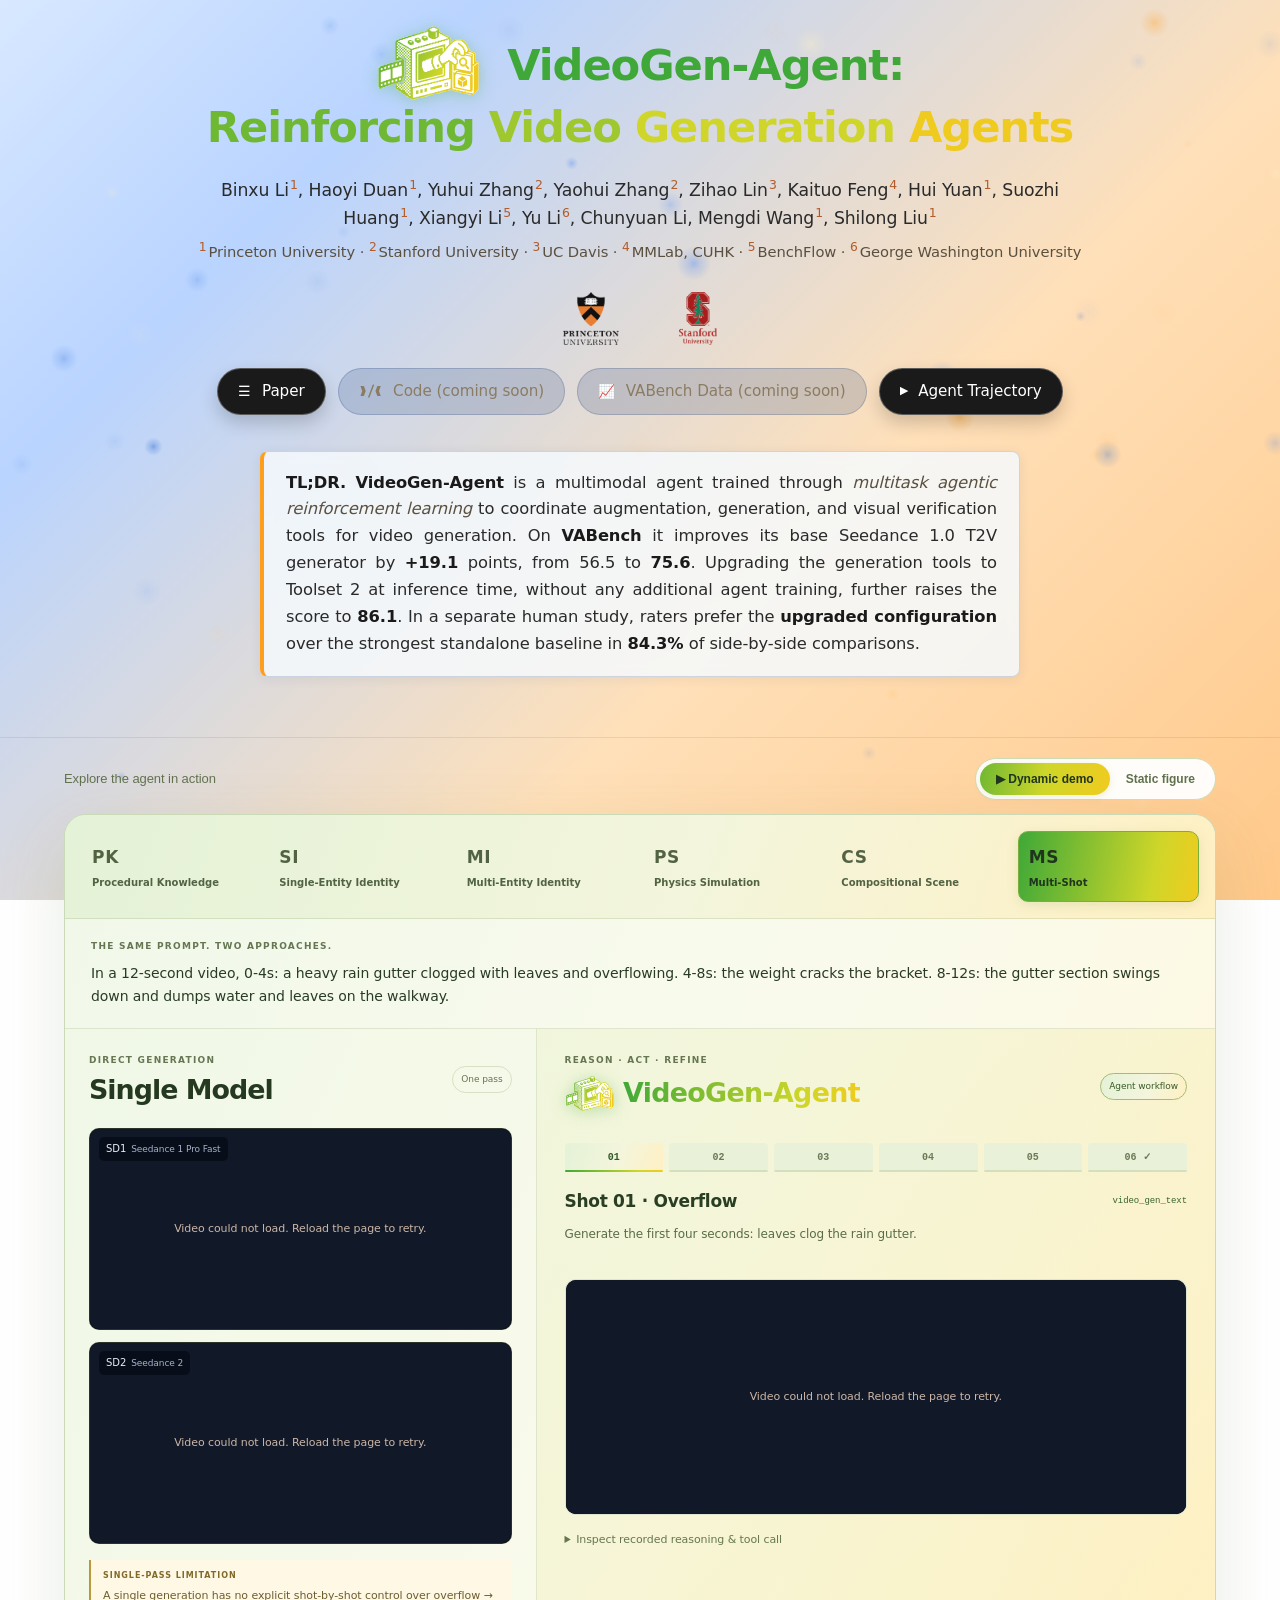
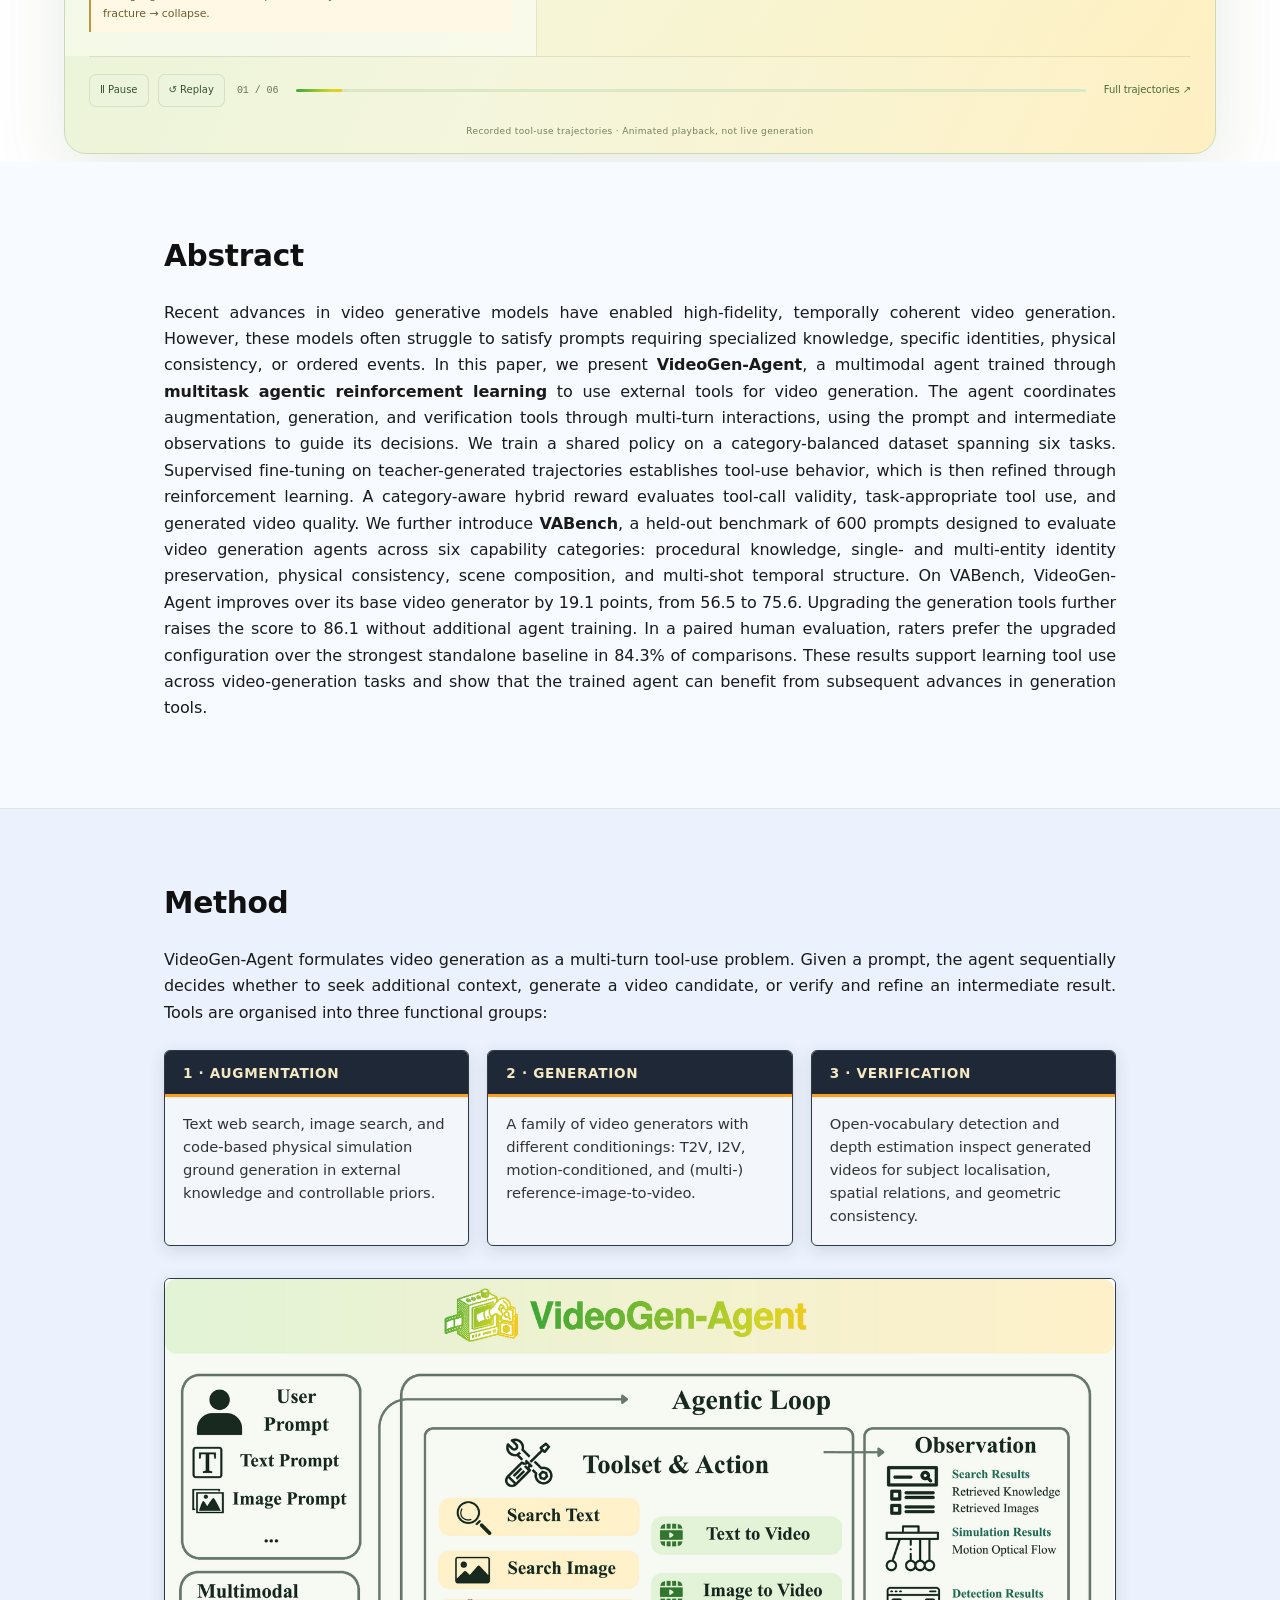
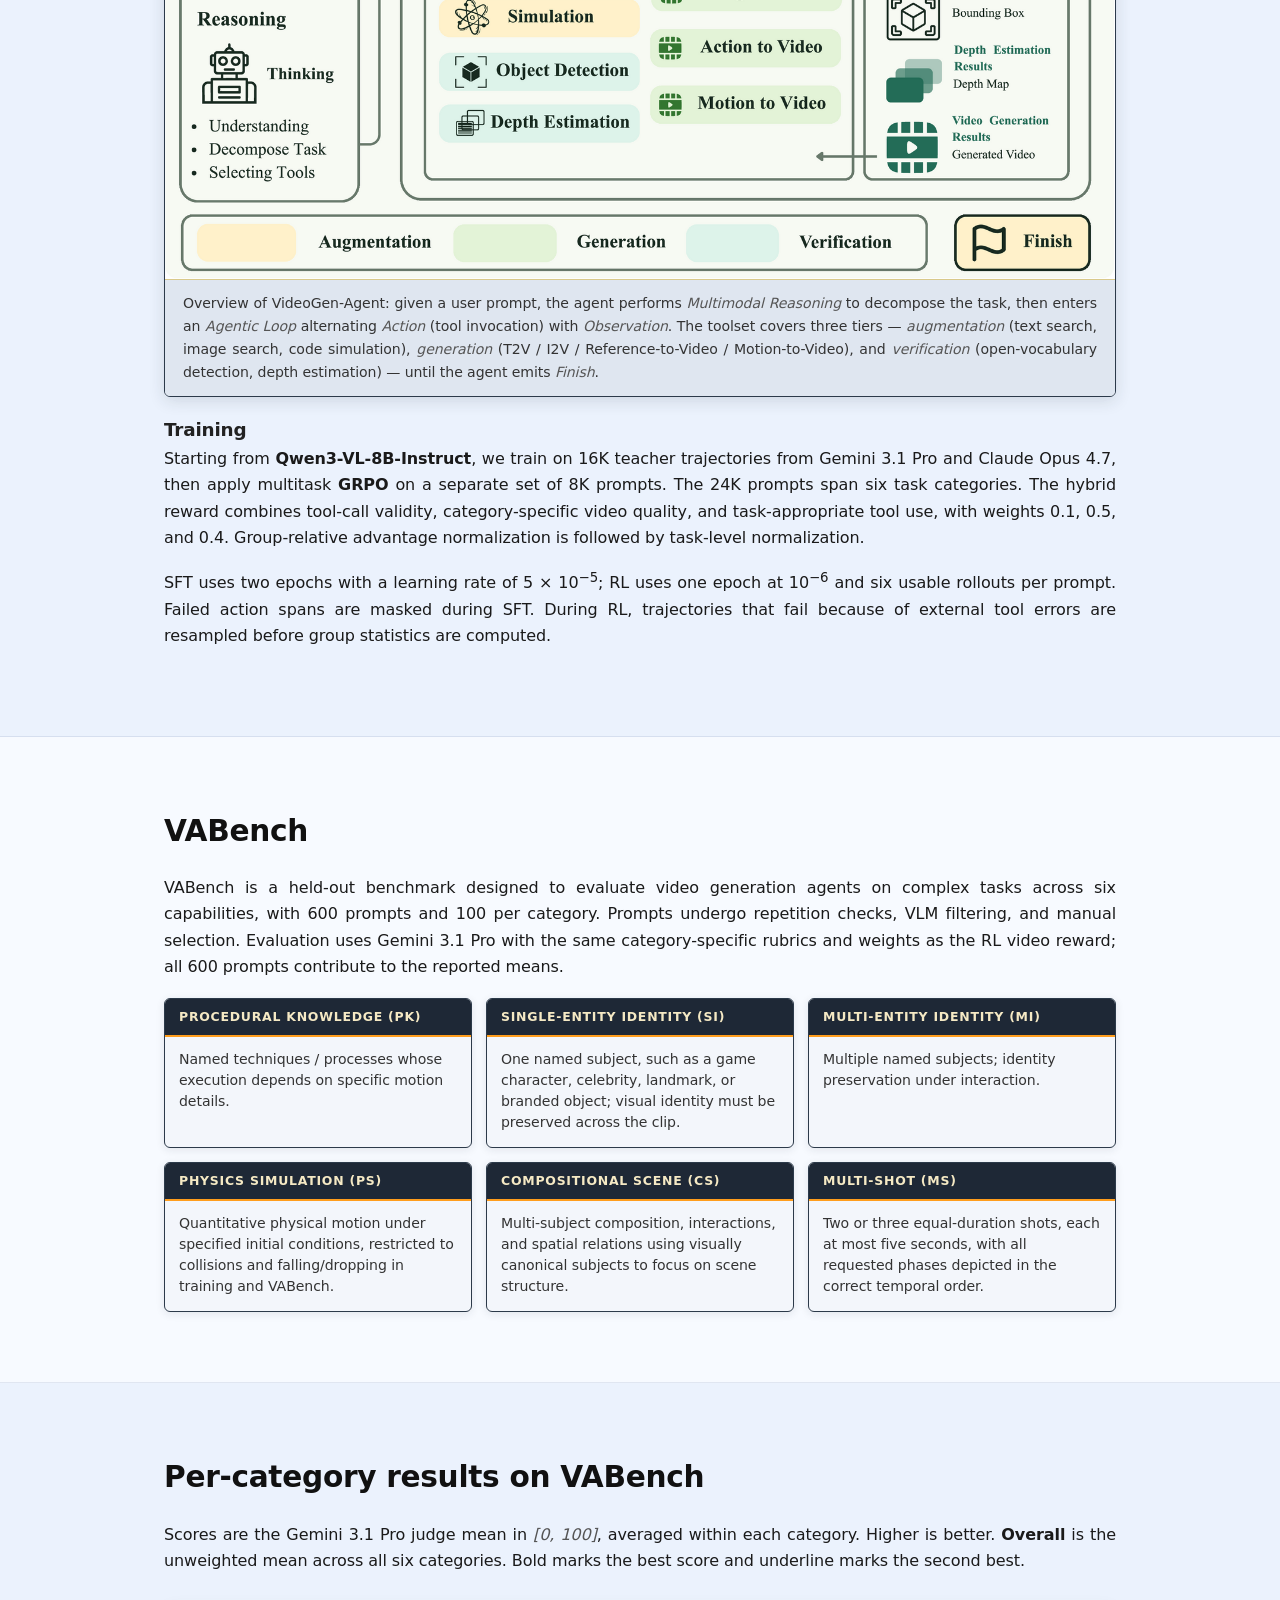
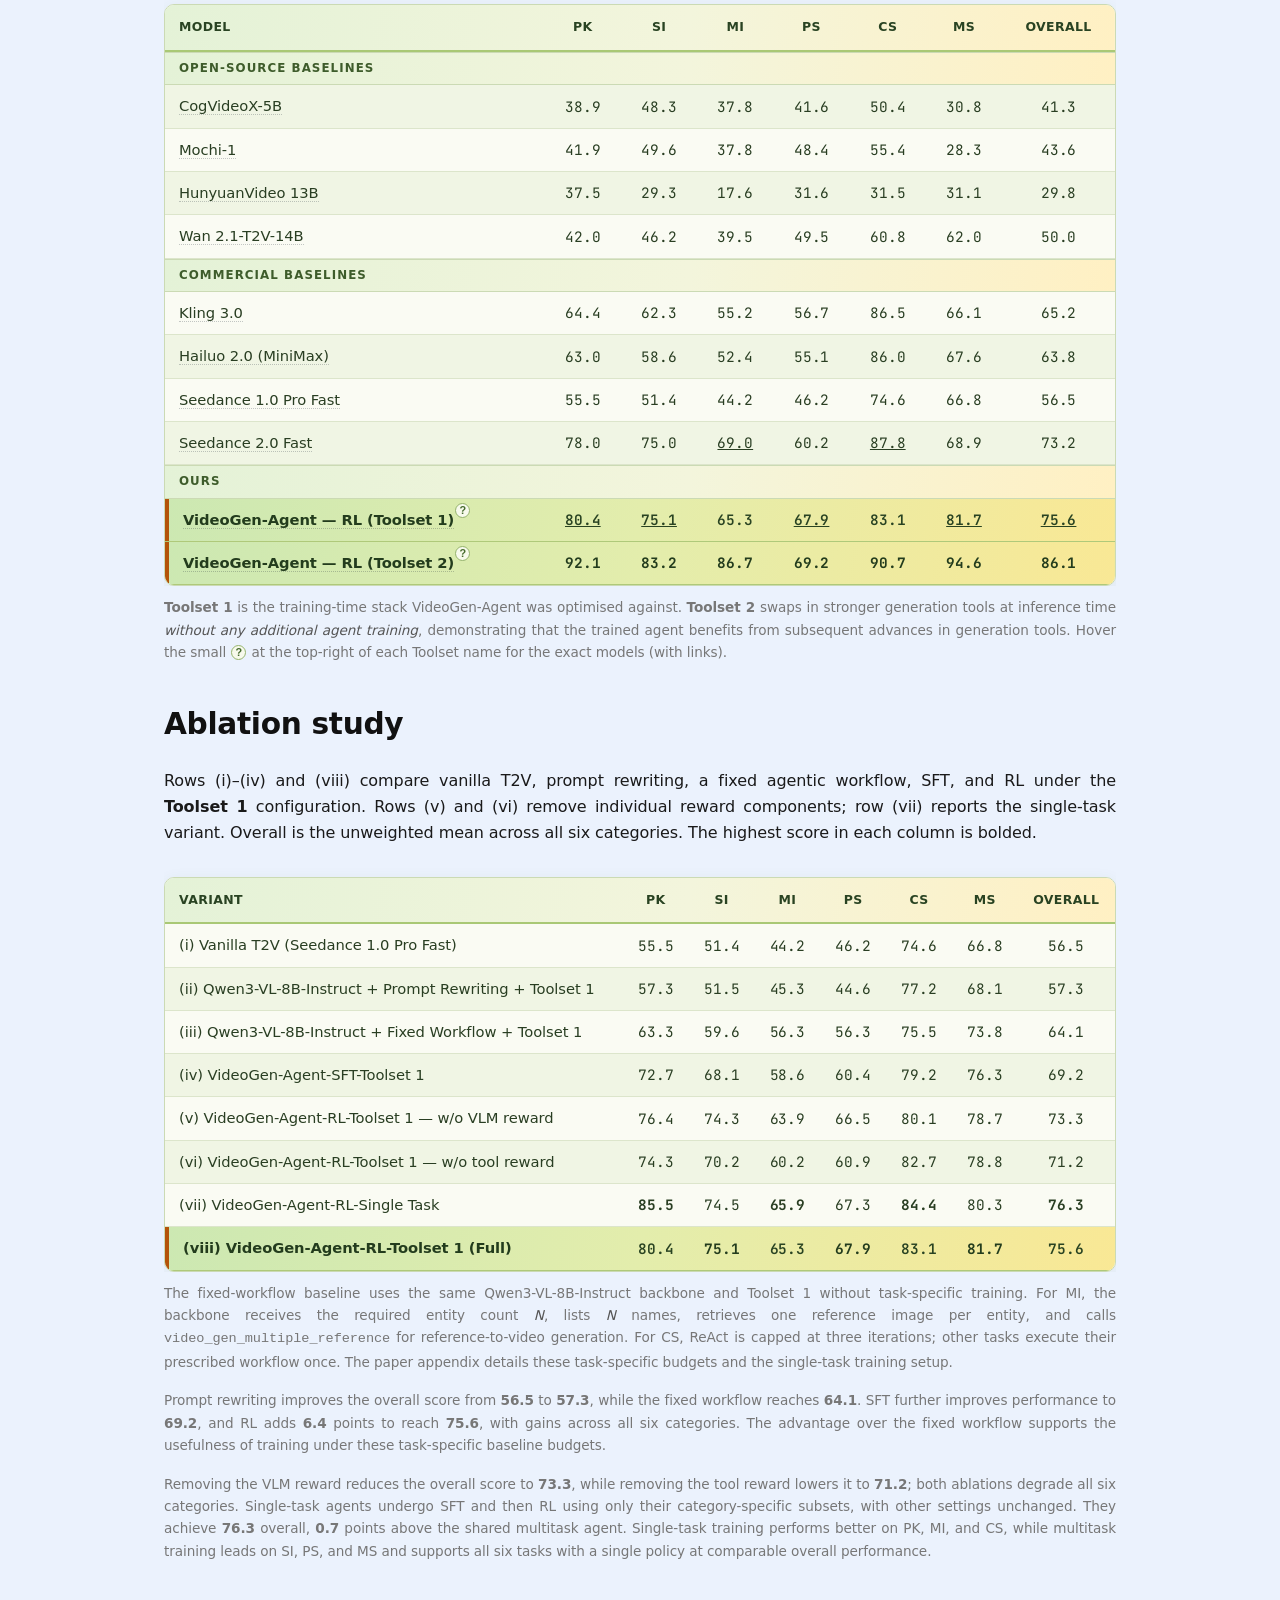
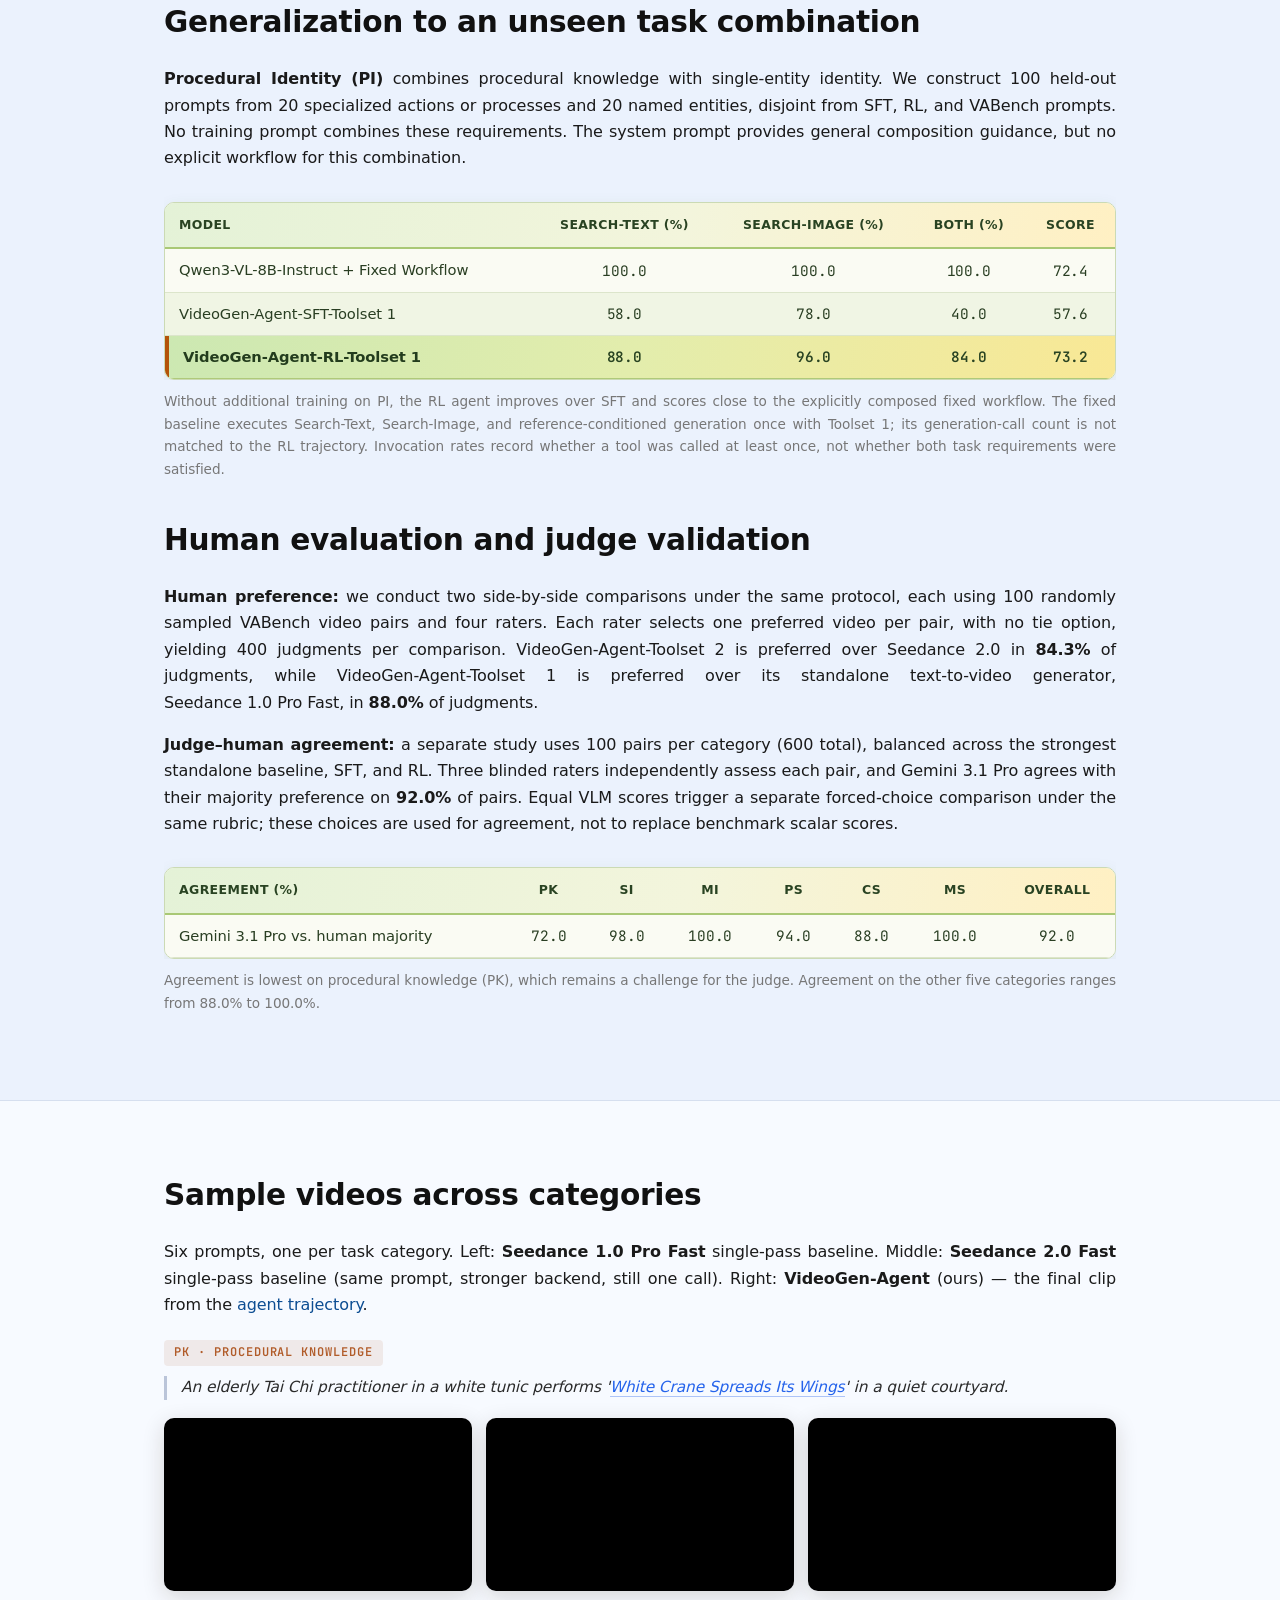
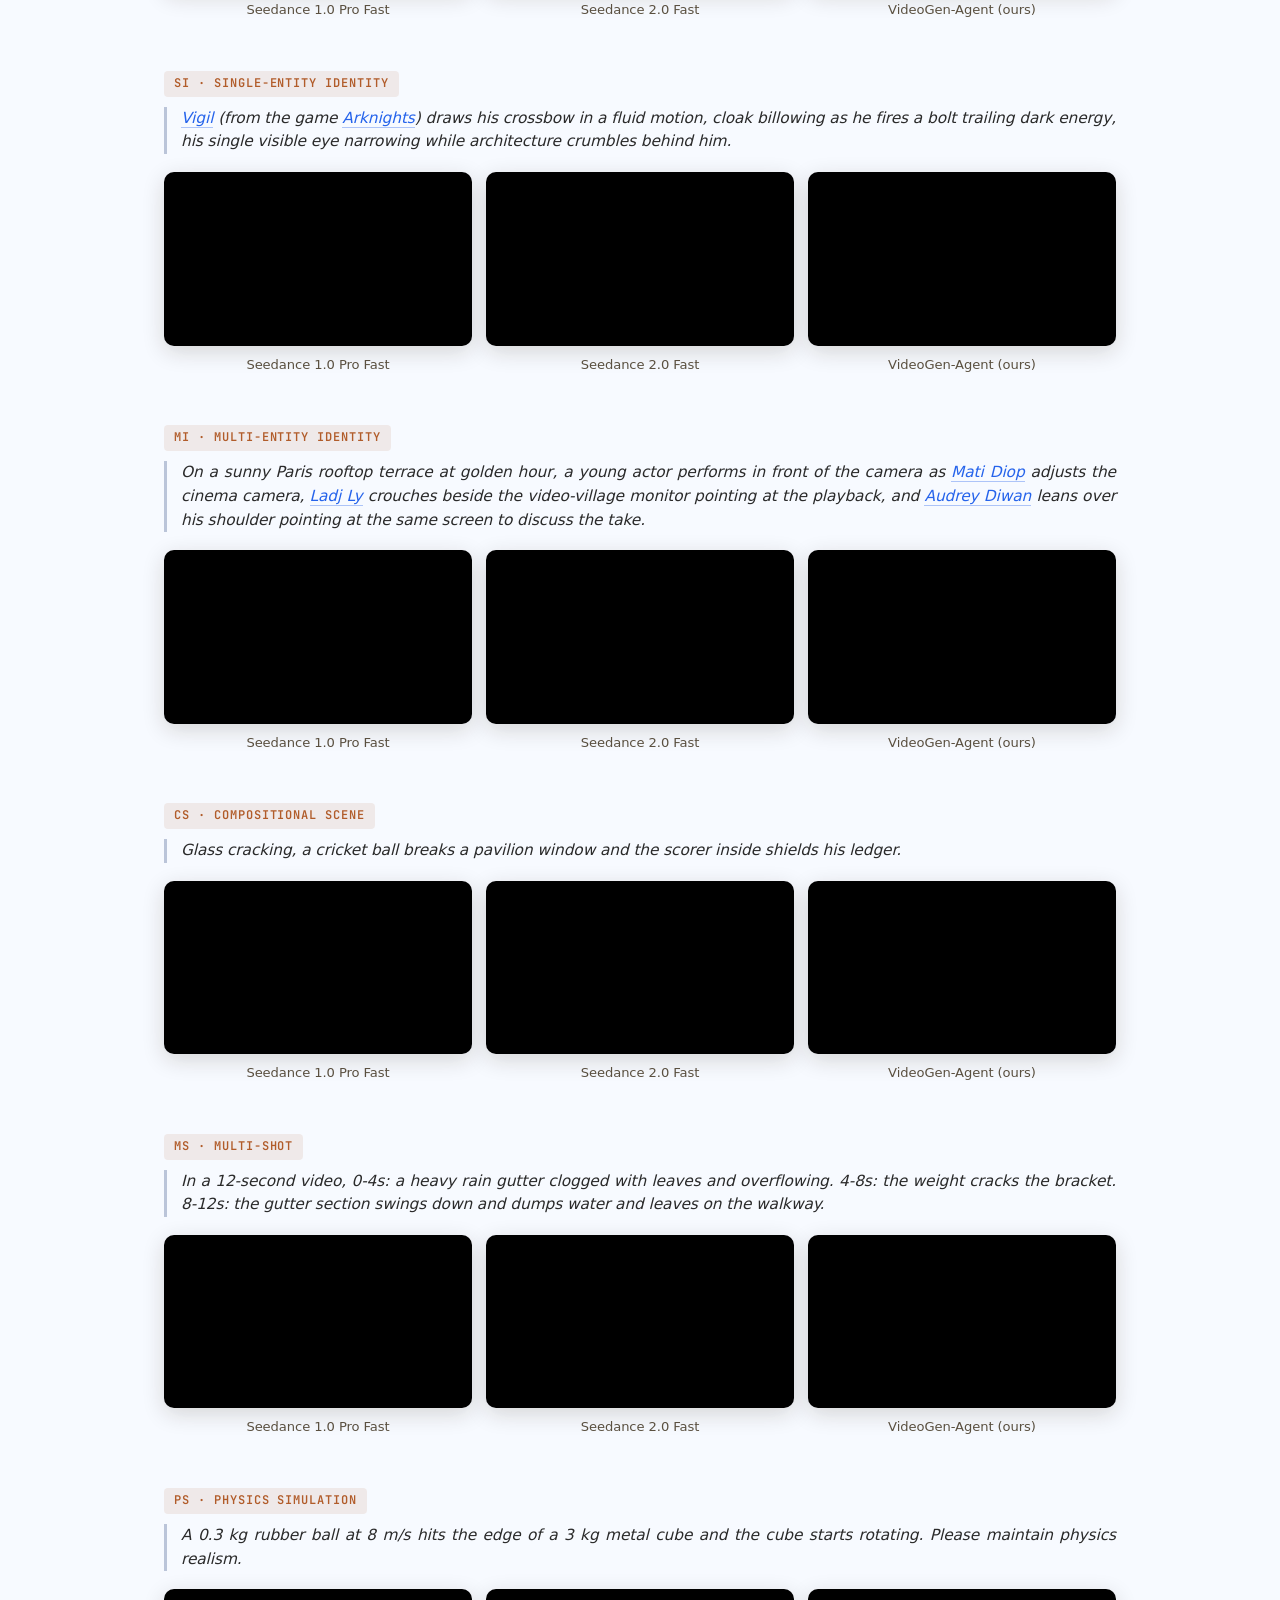
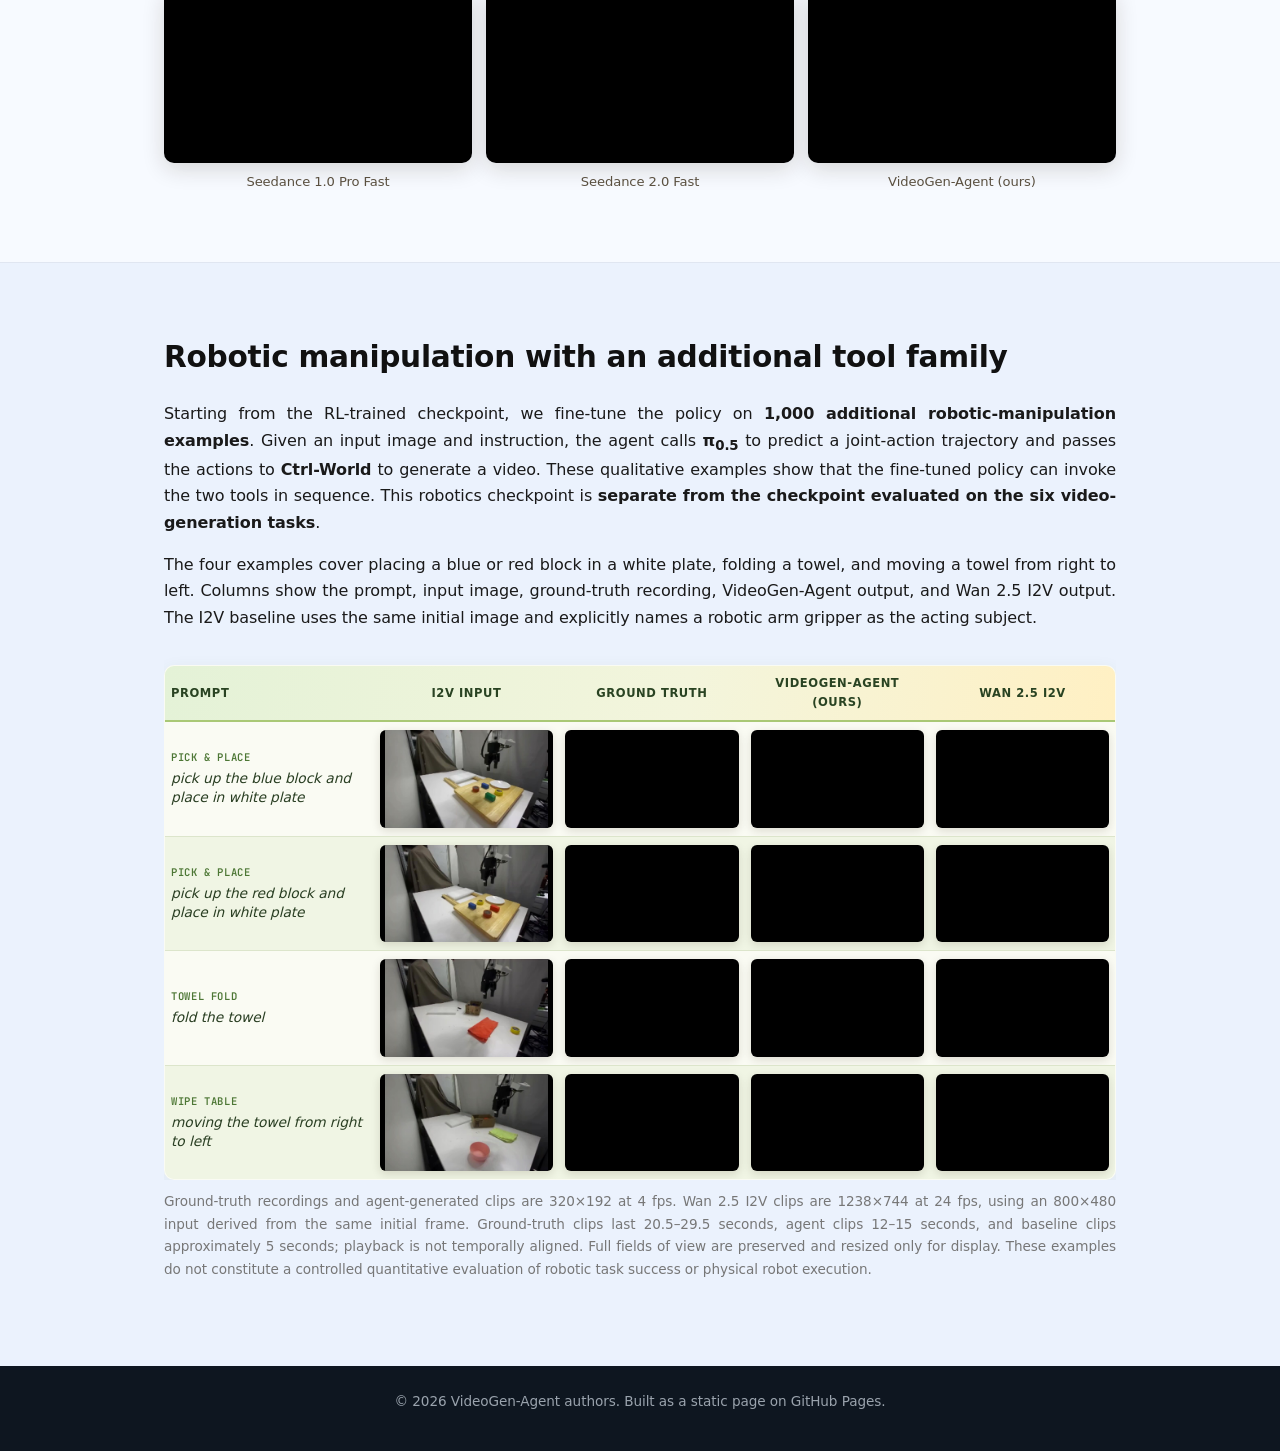
==== commit 8eb29e1e: "Remove Chunyuan Li affiliation and renumber institutions" ====
--- a/index.html
+++ b/index.html
@@ -37,7 +37,7 @@
       Binxu Li<sup>1</sup>, Haoyi Duan<sup>1</sup>, Yuhui Zhang<sup>2</sup>,
       Yaohui Zhang<sup>2</sup>, Zihao Lin<sup>3</sup>, Kaituo Feng<sup>4</sup>,
       Hui Yuan<sup>1</sup>, Suozhi Huang<sup>1</sup>,
-      Xiangyi Li<sup>6</sup>, Yu Li<sup>7</sup>, Chunyuan Li<sup>5</sup>,
+      Xiangyi Li<sup>5</sup>, Yu Li<sup>6</sup>, Chunyuan Li,
       Mengdi Wang<sup>1</sup>, Shilong Liu<sup>1</sup>
     </p>
     <p class="affiliations">
@@ -45,9 +45,8 @@
       <sup>2</sup>Stanford University&nbsp;&middot;
       <sup>3</sup>UC&nbsp;Davis&nbsp;&middot;
       <sup>4</sup>MMLab, CUHK&nbsp;&middot;
-      <sup>5</sup>Independent&nbsp;&middot;
-      <sup>6</sup>BenchFlow&nbsp;&middot;
-      <sup>7</sup>George Washington University
+      <sup>5</sup>BenchFlow&nbsp;&middot;
+      <sup>6</sup>George Washington University
     </p>
     <div class="affil-logos affil-logos-inline">
       <img src="images/logos/princeton_new.png"  alt="Princeton University" />
@@ -526,4 +525,3 @@
 <script src="js/qhelp.js?v=2" defer></script>
 </body>
 </html>
-
